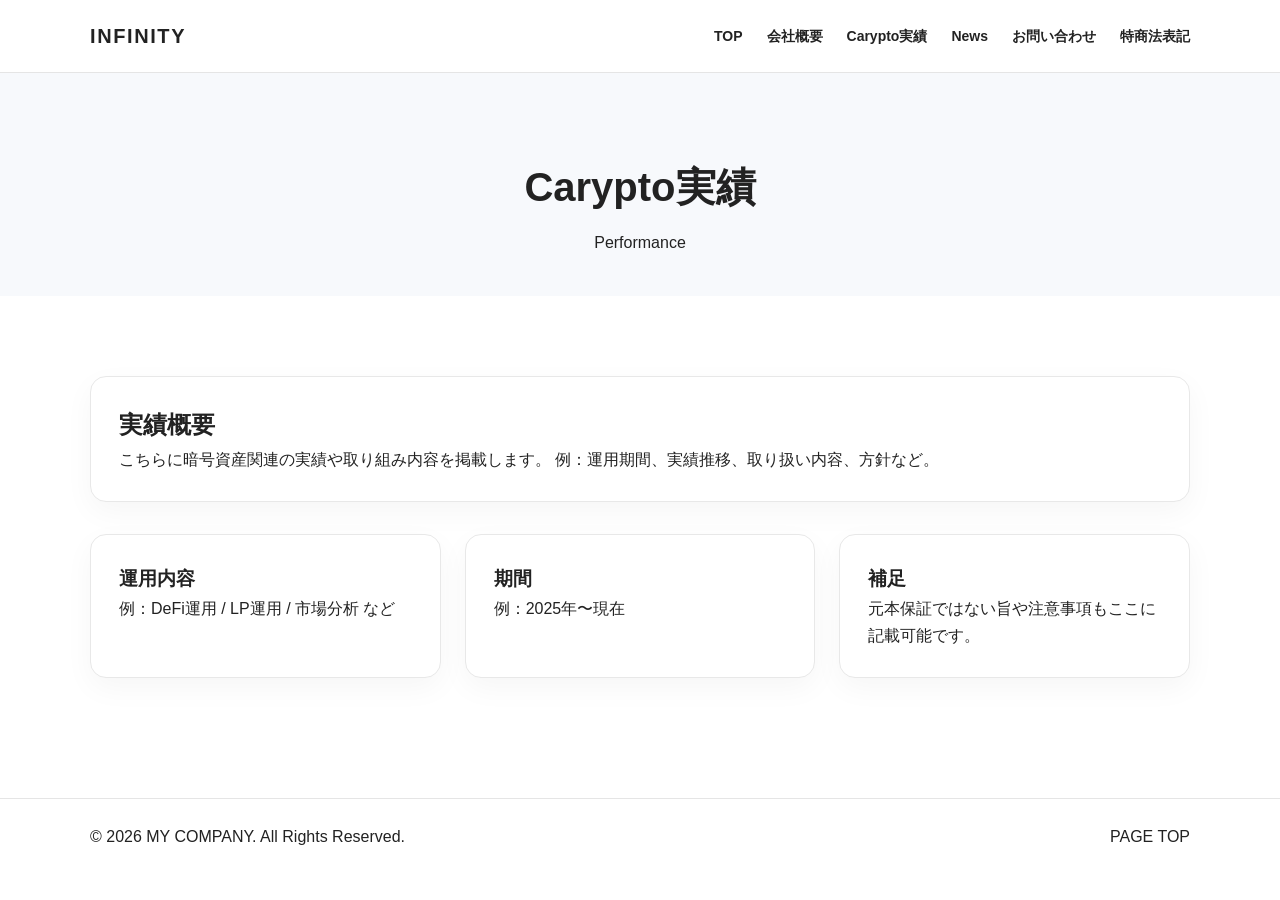
==== carypto.html @ a50c4e2f "update law page design" ====
﻿<!DOCTYPE html>
<html lang="ja">
<head>
  <meta charset="UTF-8">
  <meta name="viewport" content="width=device-width, initial-scale=1.0">
  <title>Carypto実績 | INFINITY</title>
  <link rel="stylesheet" href="css/style.css">
</head>
<body>
  <header class="header">
    <div class="container header-inner">
      <a href="index.html" class="logo">INFINITY</a>
      <button class="menu-toggle" id="menuToggle" aria-label="メニューを開く">☰</button>
      <nav class="nav" id="nav">
        <ul>
          <li><a href="index.html">TOP</a></li>
          <li><a href="company.html">会社概要</a></li>
          <li><a href="carypto.html">Carypto実績</a></li>
          <li><a href="news.html">News</a></li>
          <li><a href="contact.html">お問い合わせ</a></li>
          <li><a href="law.html">特商法表記</a></li>
        </ul>
      </nav>
    </div>
  </header>

  <main class="page-main">
    <section class="page-hero">
      <div class="container">
        <h1>Carypto実績</h1>
        <p>Performance</p>
      </div>
    </section>

    <section class="section">
      <div class="container">
        <div class="card">
          <h2>実績概要</h2>
          <p>
            こちらに暗号資産関連の実績や取り組み内容を掲載します。
            例：運用期間、実績推移、取り扱い内容、方針など。
          </p>
        </div>

        <div class="service-grid">
          <div class="card">
            <h3>運用内容</h3>
            <p>例：DeFi運用 / LP運用 / 市場分析 など</p>
          </div>
          <div class="card">
            <h3>期間</h3>
            <p>例：2025年〜現在</p>
          </div>
          <div class="card">
            <h3>補足</h3>
            <p>元本保証ではない旨や注意事項もここに記載可能です。</p>
          </div>
        </div>
      </div>
    </section>
  </main>

  <footer class="footer">
    <div class="container footer-inner">
      <p>© 2026 MY COMPANY. All Rights Reserved.</p>
      <a href="index.html">PAGE TOP</a>
    </div>
  </footer>

  <script src="js/main.js"></script>
</body>
</html>
---- css/style.css ----
* {
  margin: 0;
  padding: 0;
  box-sizing: border-box;
}

body {
  font-family: Arial, "Hiragino Sans", "Yu Gothic", sans-serif;
  color: #222;
  background: #fff;
  line-height: 1.7;
}

img {
  max-width: 100%;
  display: block;
}

a {
  color: inherit;
  text-decoration: none;
}

.container {
  width: min(1100px, 90%);
  margin: 0 auto;
}

.header {
  position: sticky;
  top: 0;
  z-index: 100;
  background: #fff;
  border-bottom: 1px solid #e5e5e5;
}

.header-inner {
  display: flex;
  align-items: center;
  justify-content: space-between;
  height: 72px;
}

.logo {
  font-weight: bold;
  font-size: 20px;
  letter-spacing: 0.08em;
}

.nav ul {
  display: flex;
  gap: 24px;
  list-style: none;
}

.nav a {
  font-size: 14px;
  font-weight: bold;
}

.menu-toggle {
  display: none;
  border: none;
  background: none;
  font-size: 28px;
  cursor: pointer;
}

.hero {
  padding: 80px 0;
  background: #f7f9fc;
}

.hero-inner {
  display: grid;
  grid-template-columns: 1fr 1fr;
  gap: 40px;
  align-items: center;
}

.hero-sub {
  color: #2f6fed;
  font-weight: bold;
  margin-bottom: 16px;
}

.hero h1 {
  font-size: 48px;
  line-height: 1.3;
  margin-bottom: 20px;
}

.hero-desc {
  margin-bottom: 24px;
  color: #555;
}

.btn {
  display: inline-block;
  background: #2f6fed;
  color: #fff;
  padding: 14px 28px;
  border-radius: 999px;
  font-weight: bold;
}

.section {
  padding: 80px 0;
}

.section-label {
  color: #2f6fed;
  font-weight: bold;
  margin-bottom: 12px;
}

.section-title {
  font-size: 32px;
  margin-bottom: 24px;
}

.center {
  text-align: center;
}

.narrow {
  max-width: 760px;
  margin: 0 auto 32px;
}

.page-main {
  min-height: 70vh;
}

.page-hero {
  padding: 80px 0 40px;
  background: #f7f9fc;
  text-align: center;
}

.page-hero h1 {
  font-size: 40px;
  margin-bottom: 8px;
}

.service-grid,
.top-links {
  display: grid;
  grid-template-columns: repeat(3, 1fr);
  gap: 24px;
  margin-top: 32px;
}

.card {
  background: #fff;
  border: 1px solid #e8e8e8;
  border-radius: 16px;
  padding: 28px;
  box-shadow: 0 10px 30px rgba(0,0,0,0.04);
}

.link-card {
  transition: 0.2s ease;
}

.link-card:hover {
  transform: translateY(-4px);
}

.info-table {
  width: 100%;
  border-collapse: collapse;
  background: #fff;
}

.info-table th,
.info-table td {
  border: 1px solid #ddd;
  padding: 16px;
  text-align: left;
  vertical-align: top;
}

.info-table th {
  width: 220px;
  background: #f8f8f8;
}

.news-list {
  display: grid;
  gap: 24px;
}

.news-item {
  padding: 24px;
  border: 1px solid #e5e5e5;
  border-radius: 16px;
}

.news-date {
  color: #2f6fed;
  font-weight: bold;
  margin-bottom: 8px;
}

.contact-box {
  text-align: center;
  max-width: 760px;
  margin: 0 auto;
}

.contact-text {
  margin-bottom: 24px;
}

.footer {
  border-top: 1px solid #e5e5e5;
  padding: 24px 0;
  margin-top: 40px;
}

.footer-inner {
  display: flex;
  justify-content: space-between;
  gap: 16px;
  flex-wrap: wrap;
}

@media (max-width: 900px) {
  .hero-inner,
  .service-grid,
  .top-links {
    grid-template-columns: 1fr;
  }

  .hero h1 {
    font-size: 36px;
  }
}

@media (max-width: 768px) {
  .menu-toggle {
    display: block;
  }

  .nav {
    display: none;
    position: absolute;
    top: 72px;
    right: 5%;
    width: 260px;
    background: #fff;
    border: 1px solid #ddd;
    border-radius: 12px;
    padding: 16px;
  }

  .nav.active {
    display: block;
  }

  .nav ul {
    flex-direction: column;
    gap: 16px;
  }

  .info-table th,
  .info-table td {
    display: block;
    width: 100%;
  }
}

/* =========================
   Company Page
========================= */

.company-page {
  background: #efefef;
  color: #333;
}

.company-main {
  padding: 20px 0 80px;
}

.company-container {
  max-width: 980px;
  margin: 0 auto;
  padding: 0 24px;
}

.company-section {
  margin-bottom: 80px;
}

.company-section-line {
  border-top: 2px solid #4a4a4a;
  margin-bottom: 28px;
}

.company-en-title {
  font-family: "Times New Roman", Times, serif;
  font-size: 110px;
  font-weight: 400;
  line-height: 1;
  letter-spacing: 0.01em;
  margin-bottom: 90px;
  color: #2f2f2f;
}

.company-message-block {
  padding: 0;
}

.company-message-title {
  font-size: 62px;
  font-weight: 400;
  line-height: 1.9;
  letter-spacing: 0.02em;
  margin-bottom: 110px;
  color: #2f2f2f;
}

.company-message-text {
  max-width: 980px;
}

.company-message-text p {
  font-size: 28px;
  line-height: 2;
  margin-bottom: 12px;
  color: #3a3a3a;
}

.company-profile-section .company-en-title {
  margin-bottom: 60px;
}

.company-profile-table {
  border-top: 2px solid #8a8a8a;
}

.company-row {
  display: grid;
  grid-template-columns: 260px 1fr;
  gap: 24px;
  padding: 54px 0;
  border-bottom: 2px solid #8a8a8a;
}

.company-label {
  font-size: 30px;
  line-height: 1.8;
  color: #3a3a3a;
  padding-left: 70px;
}

.company-value {
  font-size: 30px;
  line-height: 1.9;
  color: #3a3a3a;
  padding-right: 20px;
  word-break: break

.message-image {
  margin-top: 40px;
}

.message-image img {
  width: 100%;
  max-width: 600px;
  display: block;
}


/* =========================
   Contact Page
========================= */

.contact-page {
  background: #f3f3f3;
}

.contact-container {
  max-width: 900px;
  margin: 0 auto;
  padding: 20px;
}

.contact-lead {
  font-size: 22px;
  line-height: 1.9;
  margin-bottom: 40px;
}

.contact-form {
  display: flex;
  flex-direction: column;
  gap: 26px;
}

.form-group label {
  font-size: 20px;
  display: block;
  margin-bottom: 10px;
}

.required {
  background: #8f2b2b;
  color: #fff;
  padding: 4px 10px;
  font-size: 14px;
  margin-right: 8px;
  border-radius: 6px;
}

input,
textarea {
  width: 100%;
  padding: 16px;
  font-size: 18px;
  border: none;
  border-radius: 10px;
  background: #eaeaea;
}

textarea {
  resize: vertical;
}

.half {
  width: 40%;
}

.privacy-text {
  font-size: 16px;
  margin: 10px 0;
}

.checkbox {
  display: flex;
  align-items: center;
  gap: 10px;
  font-size: 18px;
}

.form-submit {
  margin-top: 40px;
}

.form-submit button {
  width: 100%;
  padding: 20px;
  font-size: 22px;
  background: #8f2b2b;
  color: white;
  border: none;
  cursor: pointer;
}

@media (max-width: 768px) {
  .contact-lead {
    font-size: 18px;
  }

  .form-group label {
    font-size: 18px;
  }

  input,
  textarea {
    font-size: 16px;
  }
}

.privacy-section {
  margin-top: 60px;
}

.privacy-section h2 {
  font-size: 28px;
  margin-bottom: 20px;
}

/* =========================
   Law Page
========================= */

.law-page {
  background: #f3f3f3;
  color: #333;
  font-family: Arial, "Hiragino Sans", "Yu Gothic", sans-serif;
}

.law-header {
  position: relative;
  background: #f3f3f3;
}

.law-header-inner {
  max-width: 980px;
  margin: 0 auto;
  padding: 10px 24px 0;
  display: flex;
  justify-content: flex-end;
  align-items: center;
}

.law-menu-toggle {
  border: none;
  background: transparent;
  width: 48px;
  height: 48px;
  padding: 0;
  cursor: pointer;
  display: flex;
  flex-direction: column;
  justify-content: center;
  gap: 7px;
}

.law-menu-toggle span {
  display: block;
  width: 100%;
  height: 4px;
  background: #8d8d8d;
}

.law-nav {
  display: none;
  position: absolute;
  top: 70px;
  right: 24px;
  width: 280px;
  background: #fff;
  border: 1px solid #d8d8d8;
  padding: 16px;
  z-index: 100;
}

.law-nav.active {
  display: block;
}

.law-nav ul {
  list-style: none;
  display: flex;
  flex-direction: column;
  gap: 14px;
}

.law-nav a {
  color: #333;
  text-decoration: none;
  font-size: 15px;
}

.law-main {
  padding: 10px 0 80px;
}

.law-container {
  max-width: 980px;
  margin: 0 auto;
  padding: 0 24px;
}

.law-title {
  font-size: 40px;
  font-weight: 700;
  line-height: 1.4;
  margin: 24px 0 56px;
  color: #333;
}

.law-block {
  margin-bottom: 44px;
}

.law-label {
  background: #efefef;
  border-top: 1px solid #cfcfcf;
  border-bottom: 1px solid #cfcfcf;
  text-align: center;
  font-size: 28px;
  color: #444;
  padding: 42px 20px;
  margin-bottom: 28px;
}

.law-value {
  font-size: 28px;
  line-height: 1.9;
  color: #333;
  padding: 0 38px;
  word-break: break-word;
}

.law-value p {
  margin-bottom: 14px;
}

.law-value p:last-child {
  margin-bottom: 0;
}

.law-contact-link {
  color: #333;
  text-decoration: underline;
  text-underline-offset: 6px;
}

@media (max-width: 768px) {
  .law-header-inner {
    padding: 10px 16px 0;
  }

  .law-container {
    padding: 0 16px;
  }

  .law-title {
    font-size: 30px;
    margin: 20px 0 36px;
  }

  .law-label {
    font-size: 22px;
    padding: 30px 16px;
    margin-bottom: 20px;
  }

  .law-value {
    font-size: 22px;
    line-height: 1.85;
    padding: 0 16px;
  }

  .law-block {
    margin-bottom: 34px;
  }

  .law-nav {
    right: 16px;
    width: calc(100% - 32px);
  }
}
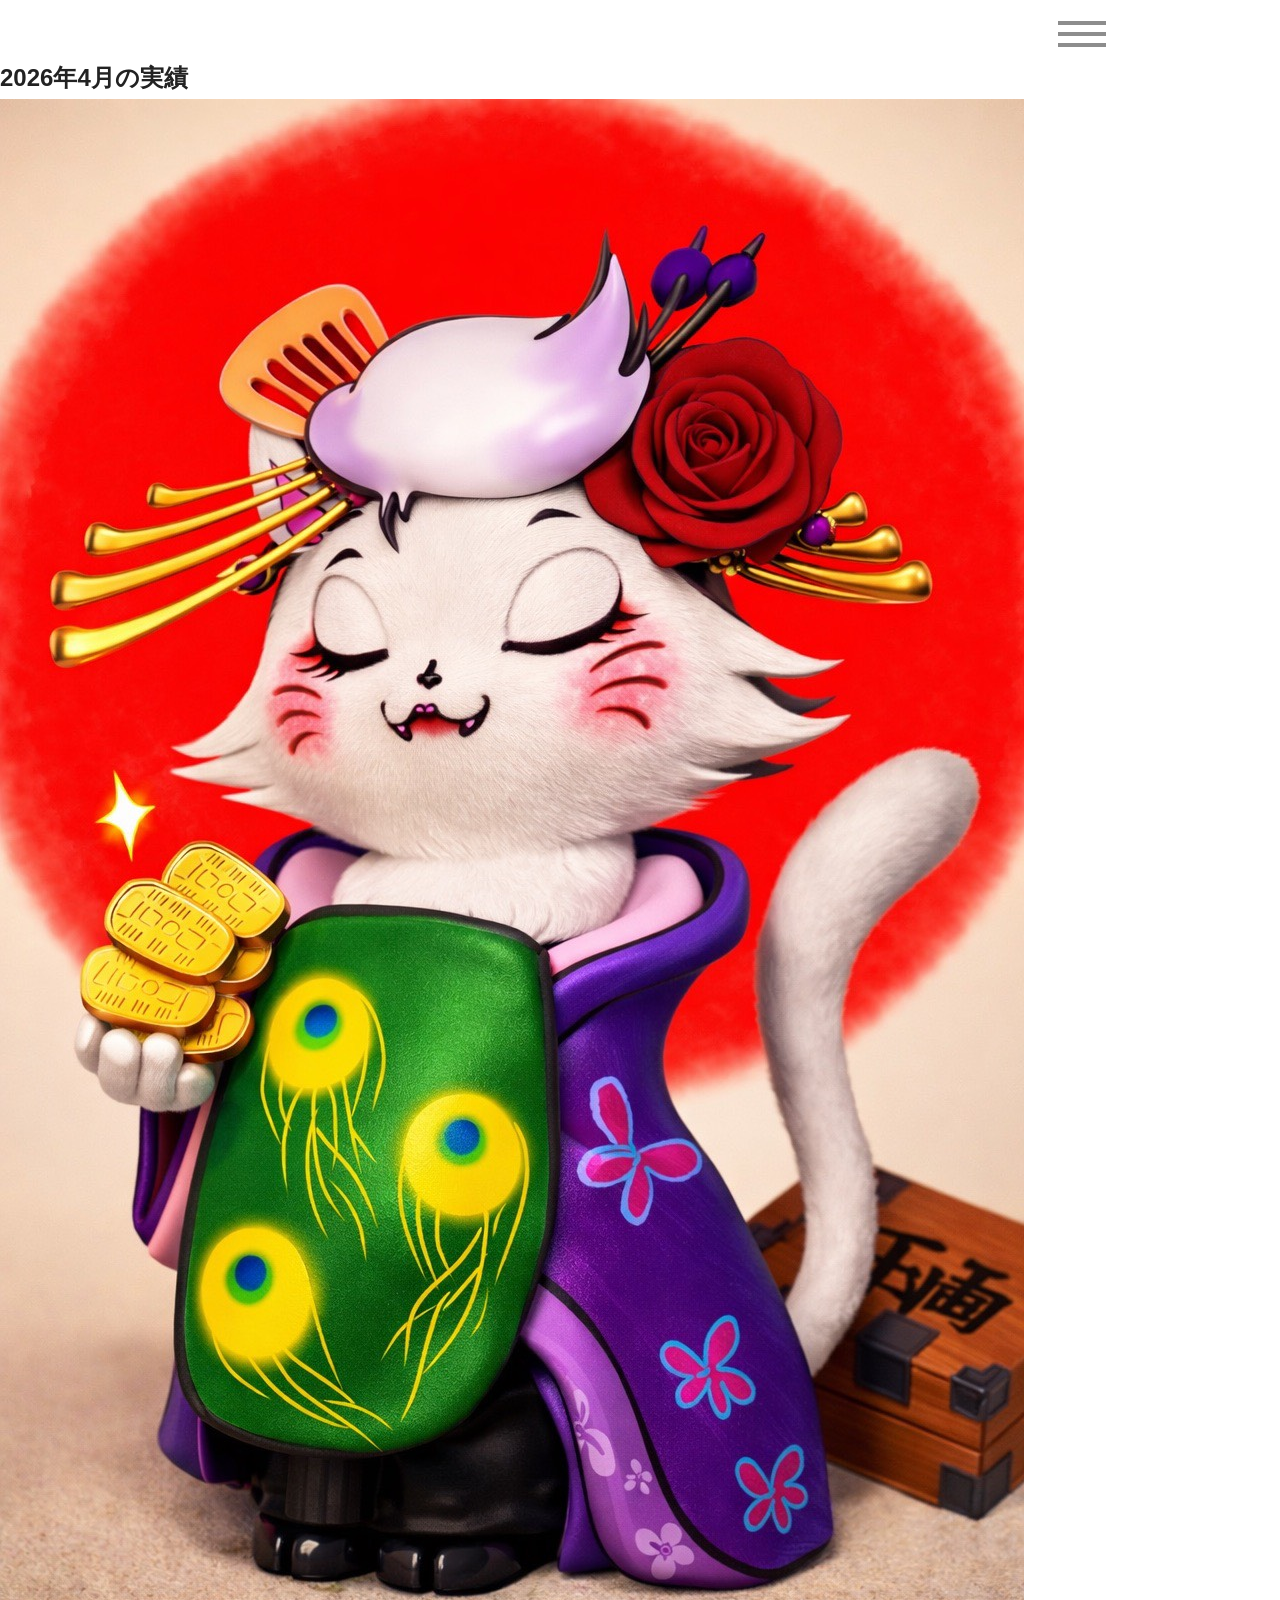
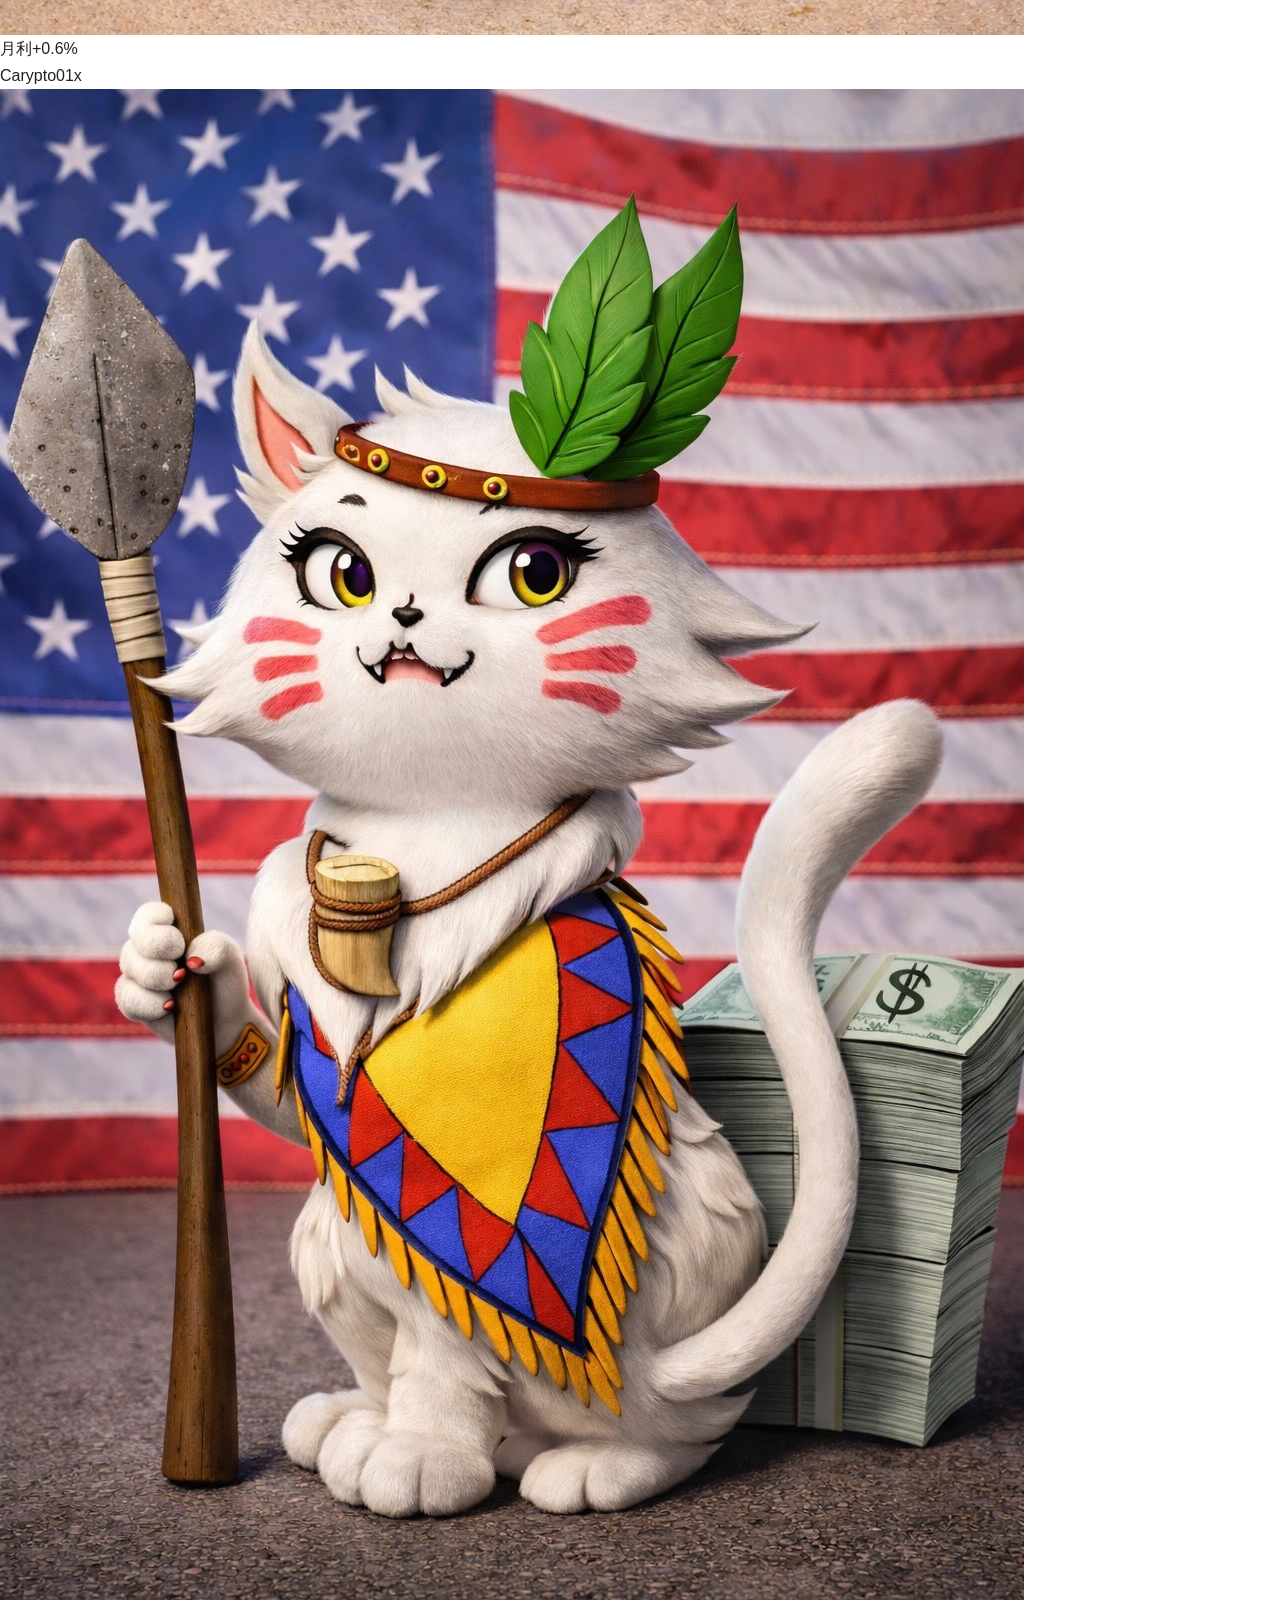
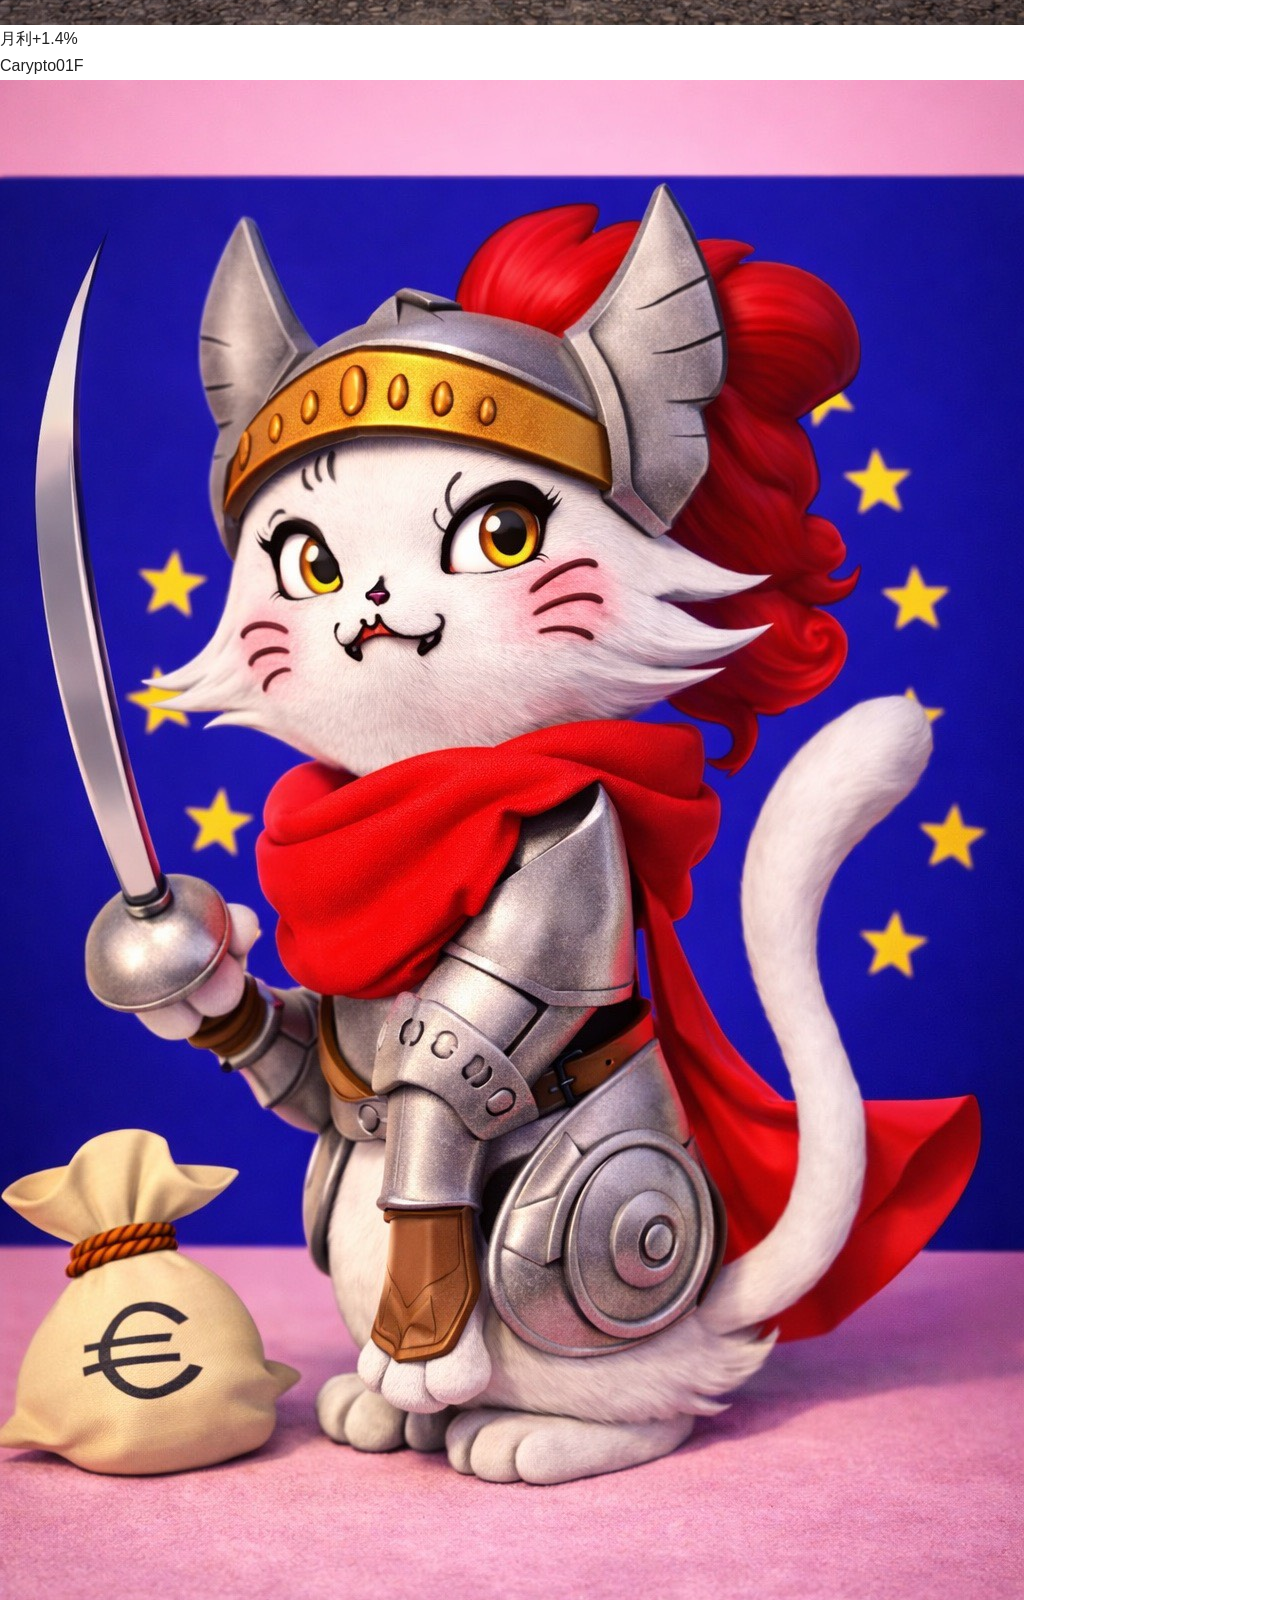
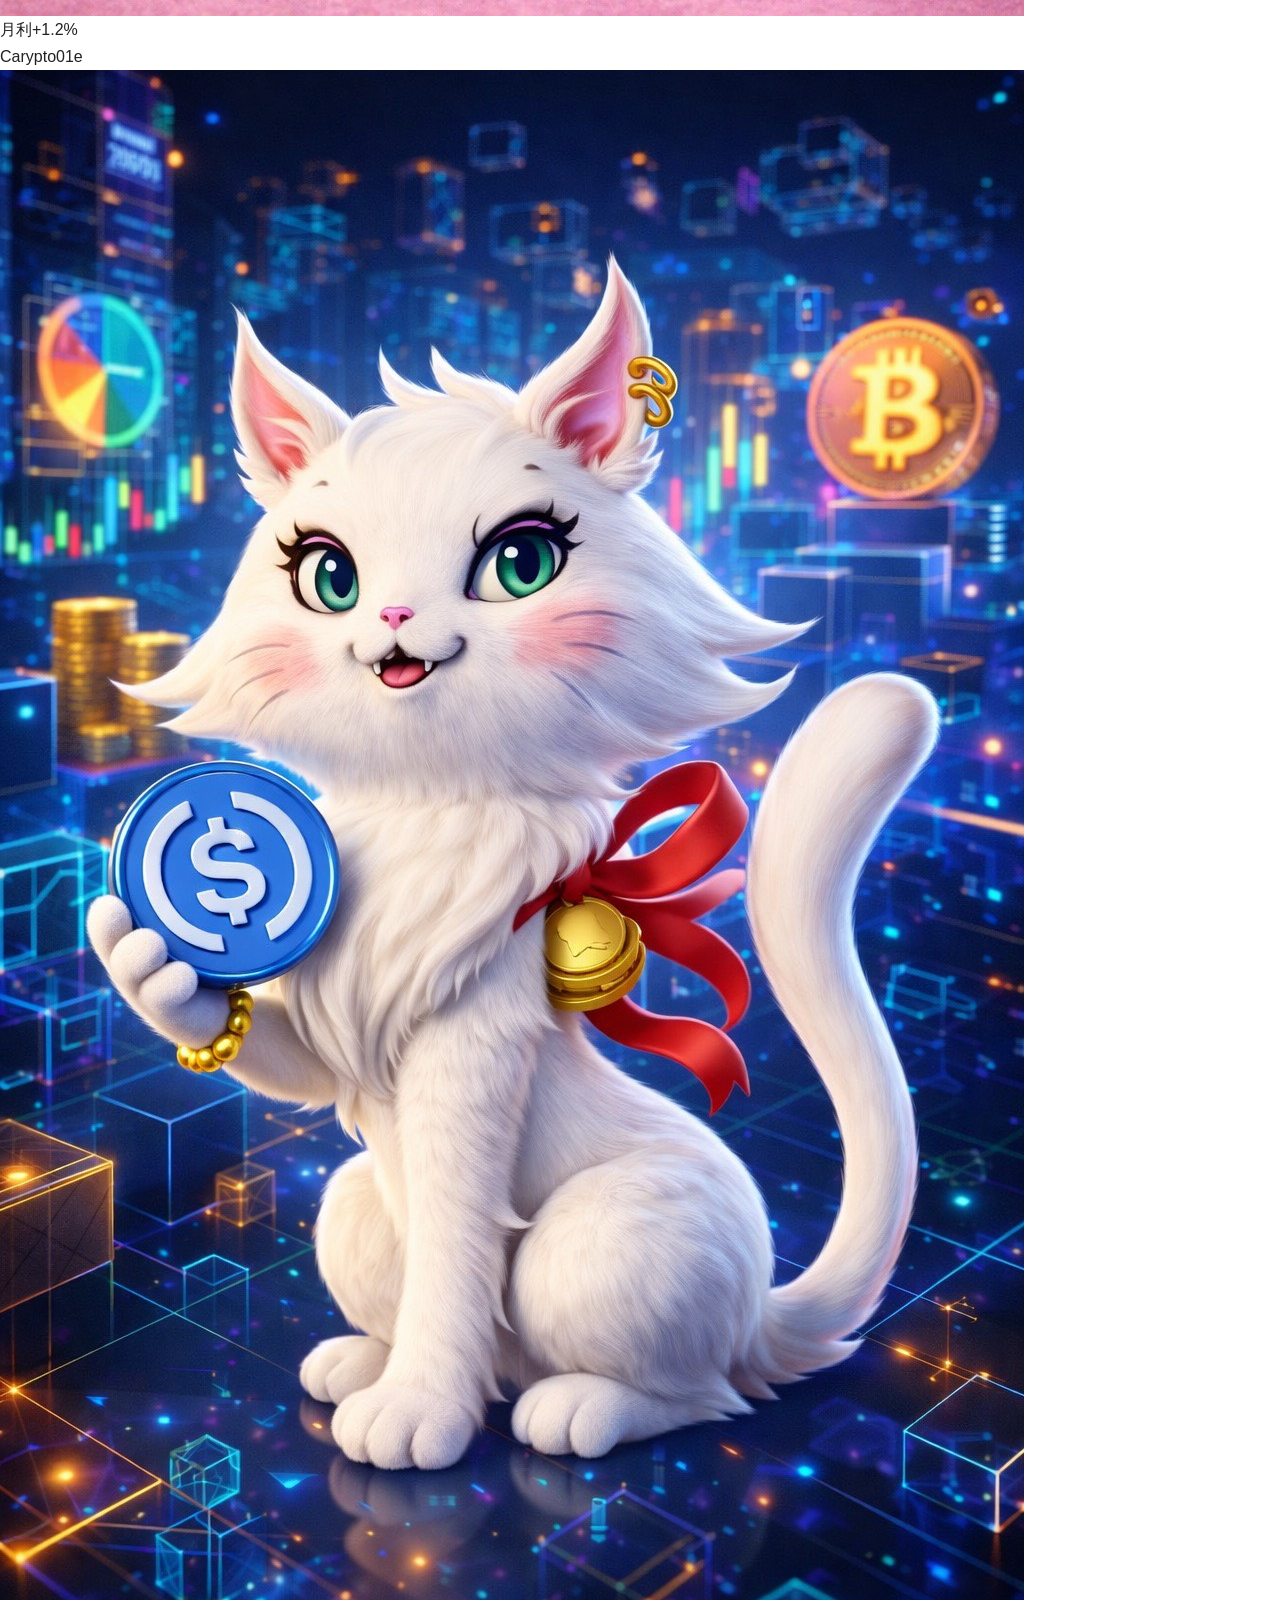
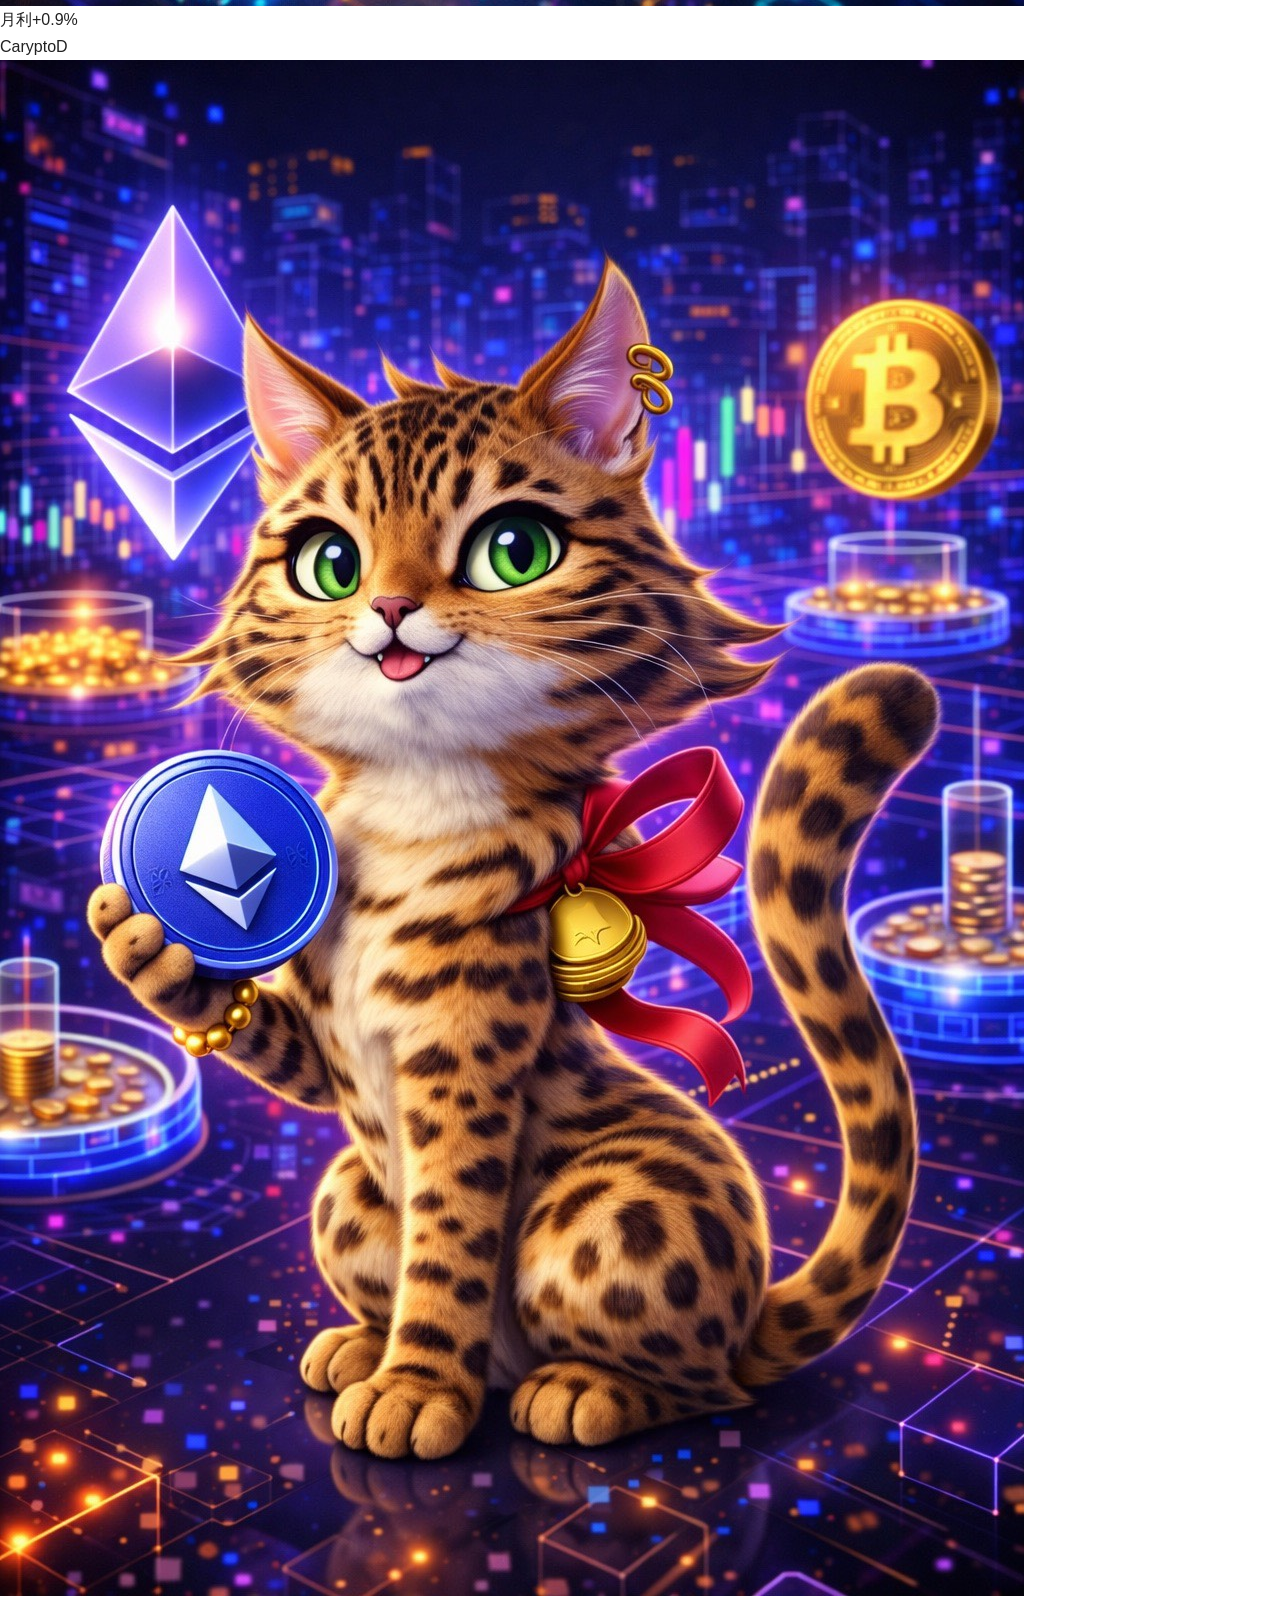
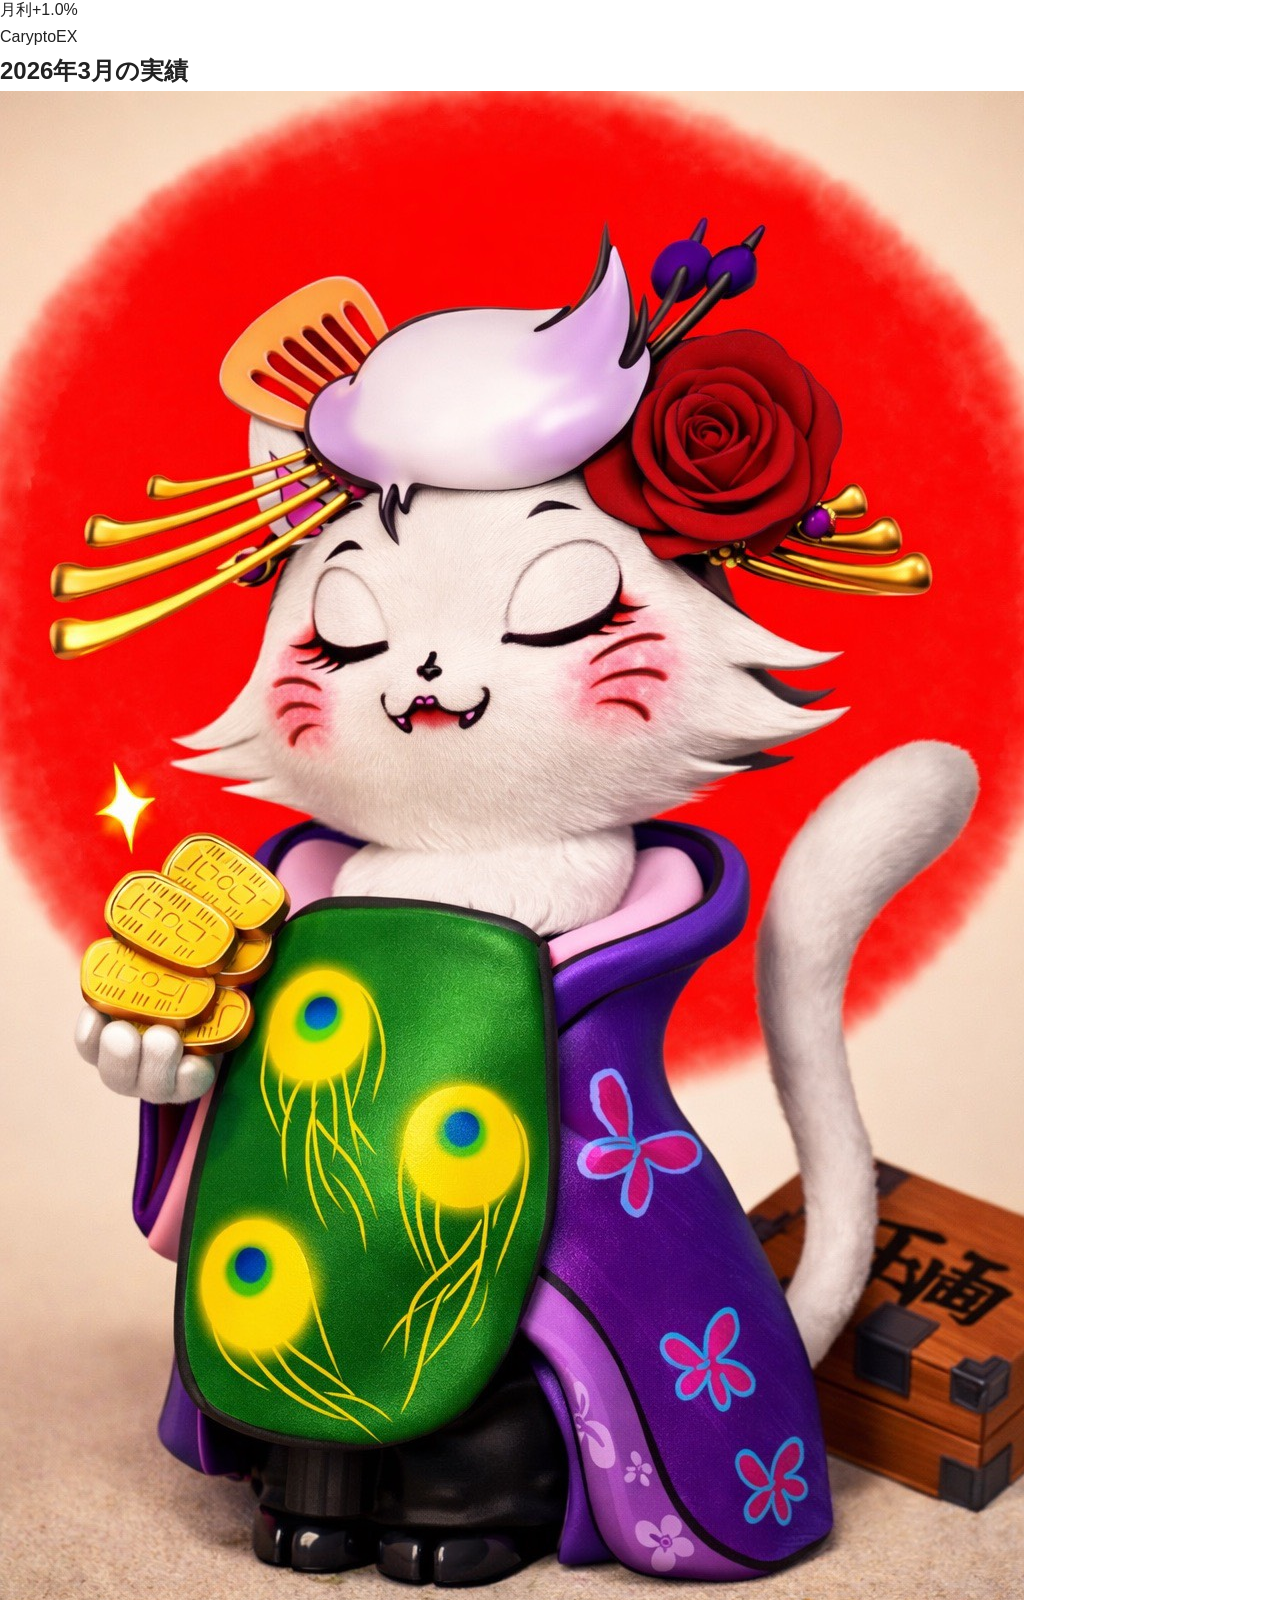
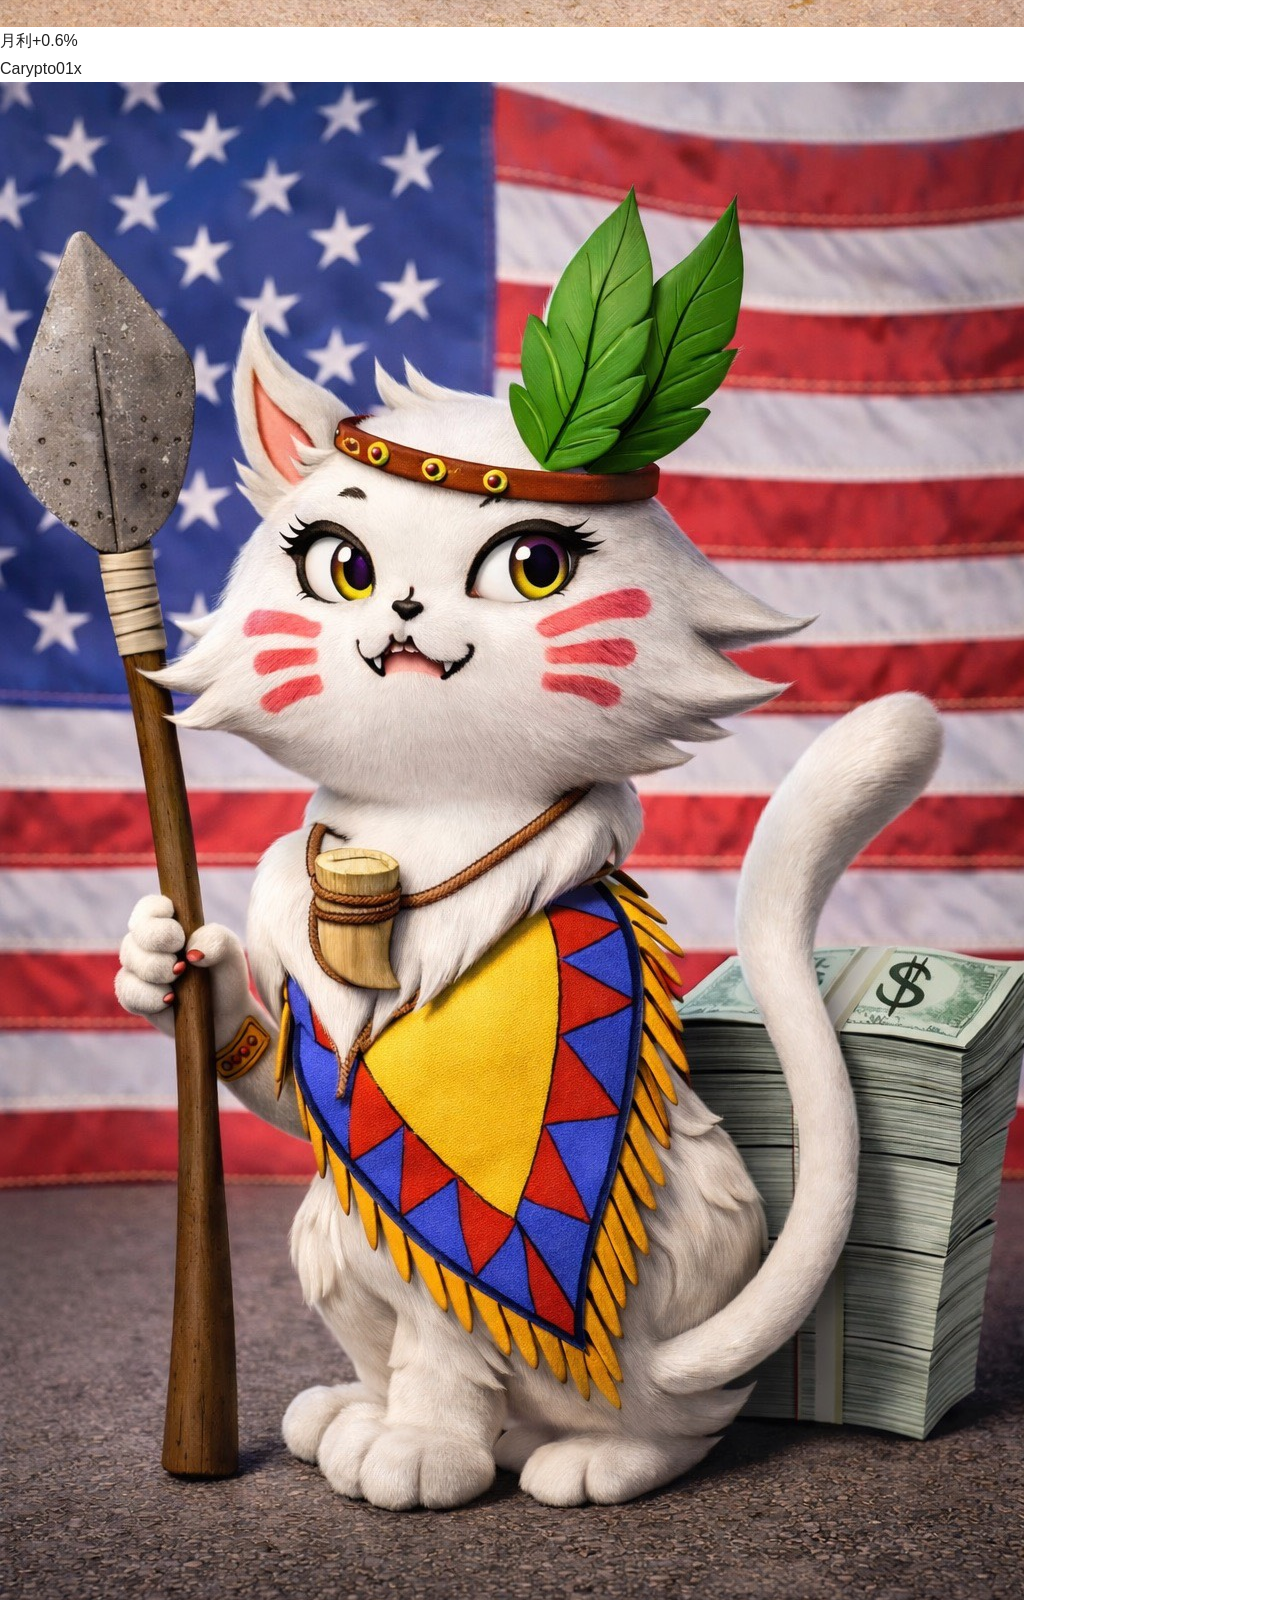
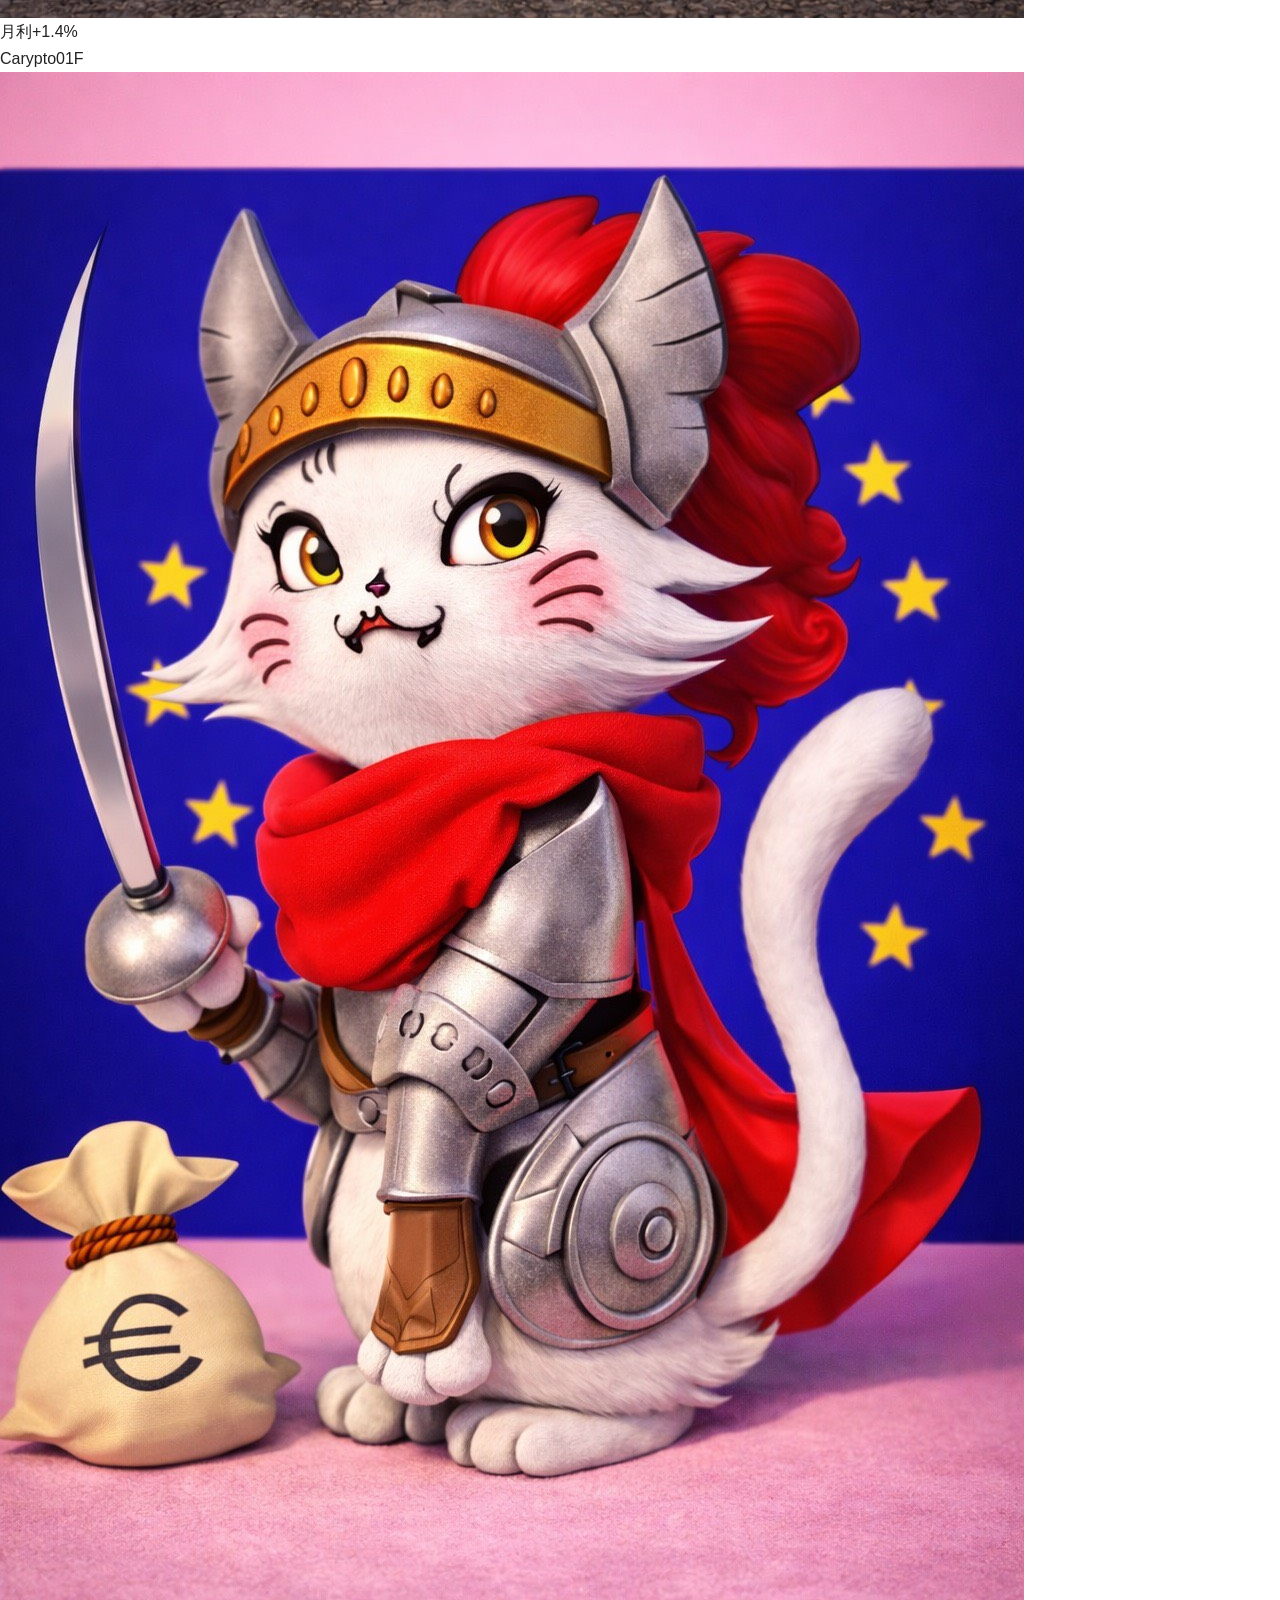
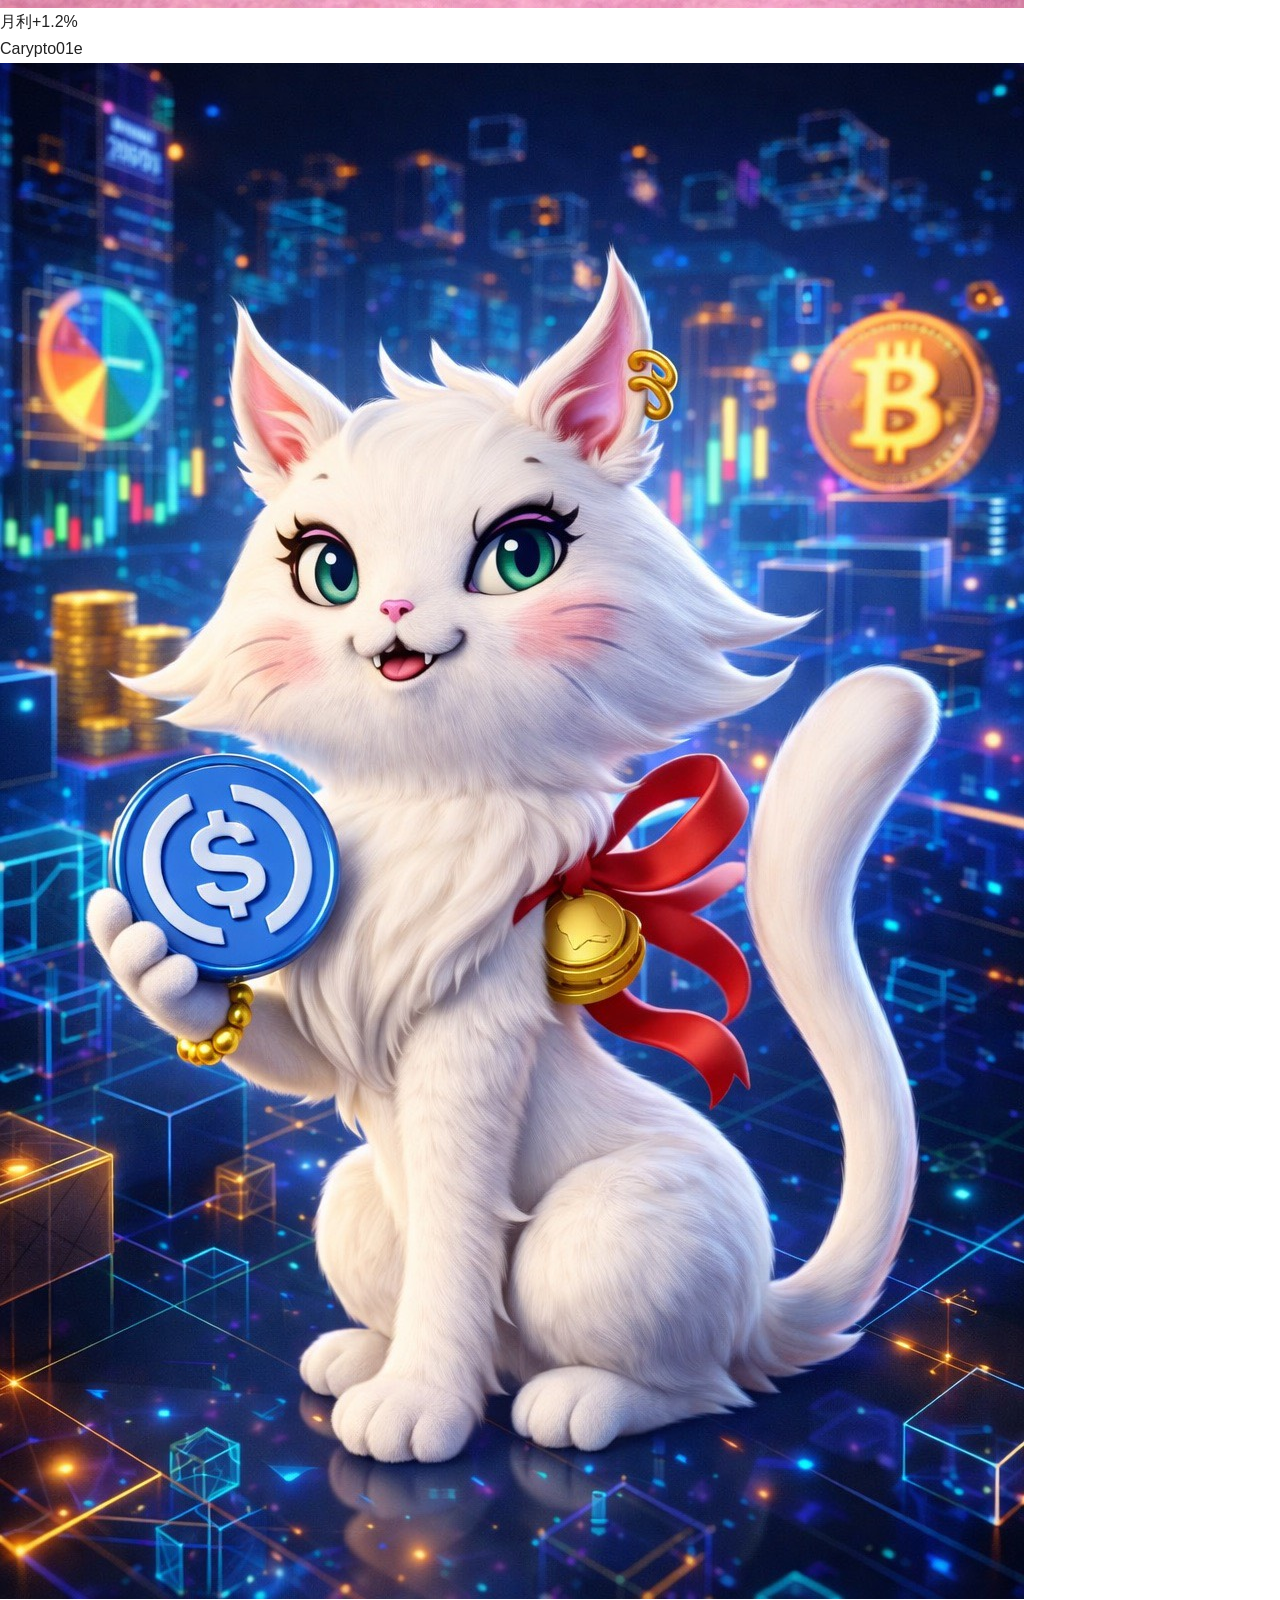
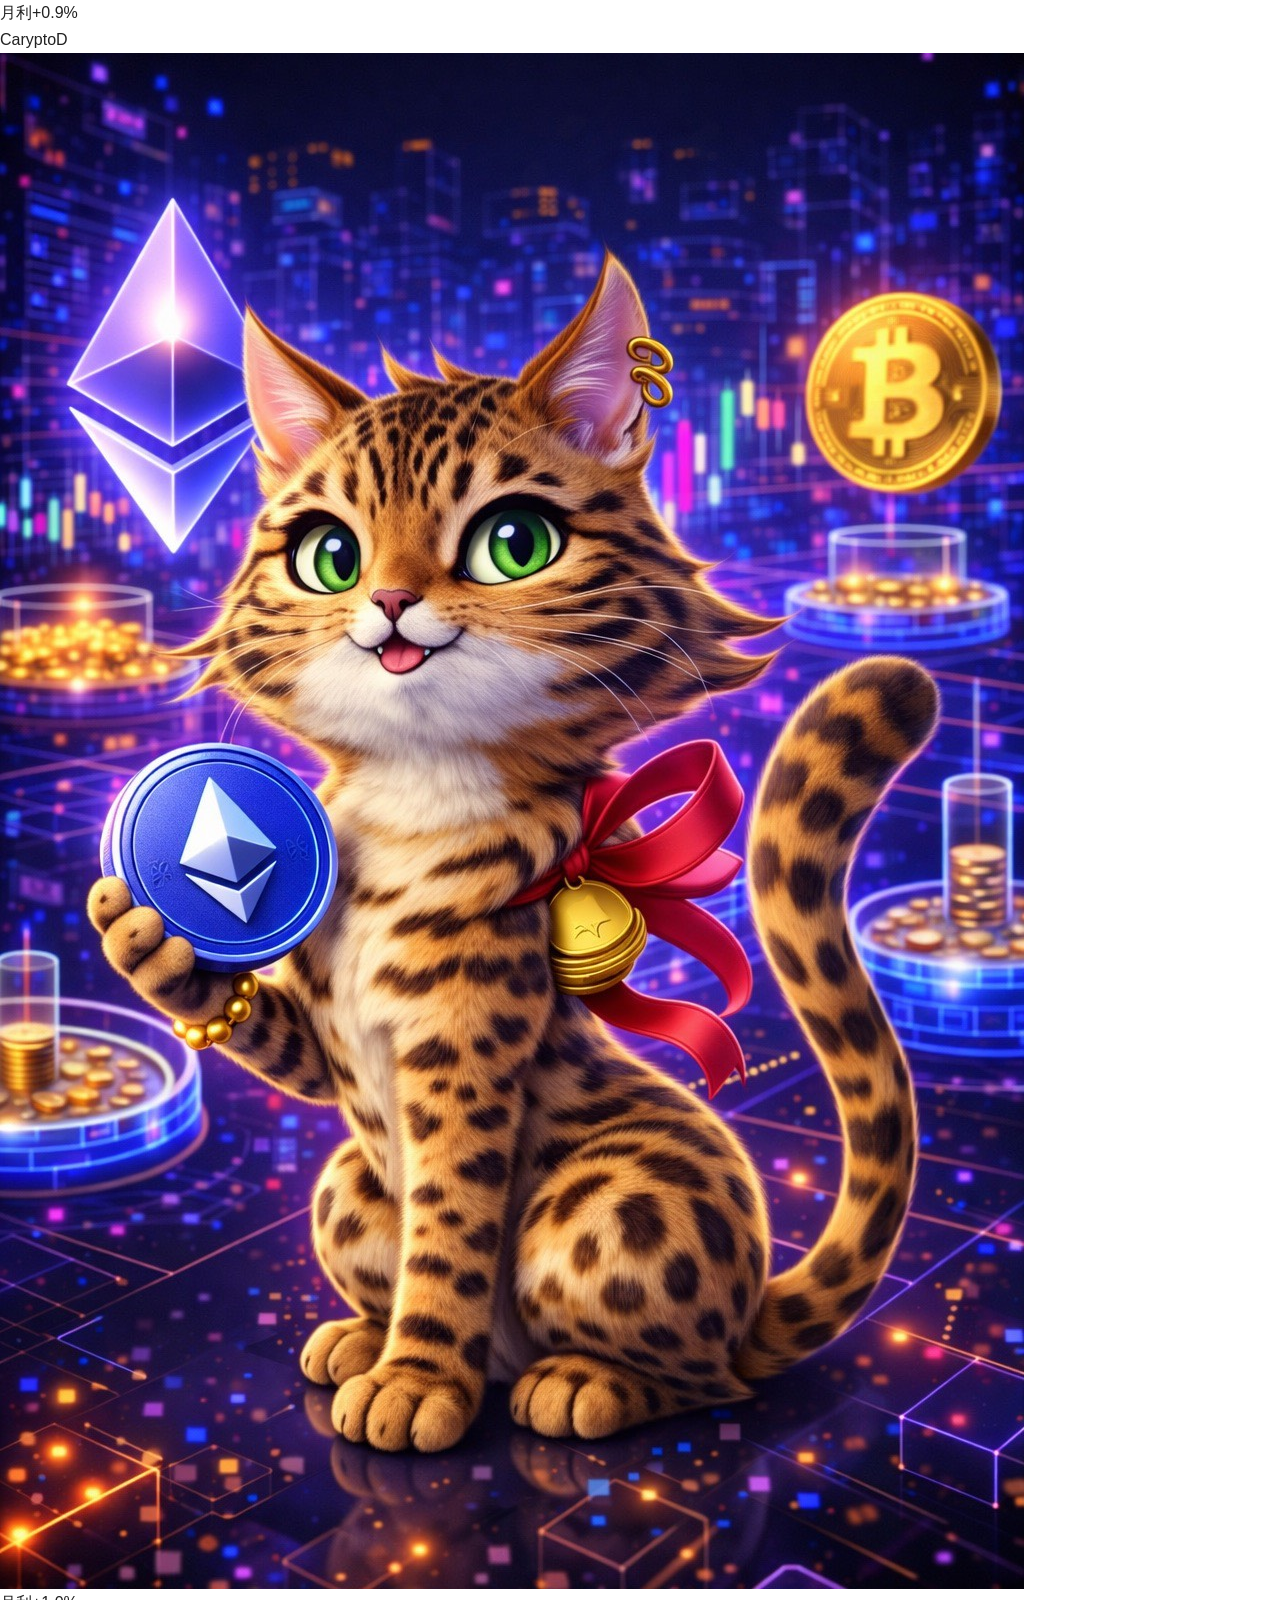
==== commit d69c0bd9: "update page" ====
--- a/carypto.html
+++ b/carypto.html
@@ -3,19 +3,24 @@
 <head>
   <meta charset="UTF-8">
   <meta name="viewport" content="width=device-width, initial-scale=1.0">
-  <title>Carypto実績 | INFINITY</title>
+  <title>運用実績 | INFINITY</title>
   <link rel="stylesheet" href="css/style.css">
 </head>
-<body>
-  <header class="header">
-    <div class="container header-inner">
-      <a href="index.html" class="logo">INFINITY</a>
-      <button class="menu-toggle" id="menuToggle" aria-label="メニューを開く">☰</button>
-      <nav class="nav" id="nav">
+<body class="carypto-page">
+
+  <header class="law-header">
+    <div class="law-header-inner">
+      <button class="law-menu-toggle" id="menuToggle" aria-label="メニューを開く">
+        <span></span>
+        <span></span>
+        <span></span>
+      </button>
+
+      <nav class="law-nav" id="nav">
         <ul>
           <li><a href="index.html">TOP</a></li>
           <li><a href="company.html">会社概要</a></li>
-          <li><a href="carypto.html">Carypto実績</a></li>
+          <li><a href="carypto.html">運用実績</a></li>
           <li><a href="news.html">News</a></li>
           <li><a href="contact.html">お問い合わせ</a></li>
           <li><a href="law.html">特商法表記</a></li>
@@ -24,48 +29,84 @@
     </div>
   </header>
 
-  <main class="page-main">
-    <section class="page-hero">
-      <div class="container">
-        <h1>Carypto実績</h1>
-        <p>Performance</p>
-      </div>
-    </section>
+  <main class="carypto-main">
+    <div class="carypto-container">
 
-    <section class="section">
-      <div class="container">
-        <div class="card">
-          <h2>実績概要</h2>
-          <p>
-            こちらに暗号資産関連の実績や取り組み内容を掲載します。
-            例：運用期間、実績推移、取り扱い内容、方針など。
-          </p>
+      <section class="carypto-month">
+        <h2 class="carypto-month-title">2026年4月の実績</h2>
+
+        <div class="carypto-slider">
+          <article class="carypto-card">
+            <img src="images/carypto-item-1.jpg" alt="WBTC WETH">
+            <p class="carypto-rate">月利+0.6%</p>
+            <p class="carypto-type">Carypto01x</p>
+          </article>
+
+          <article class="carypto-card">
+            <img src="images/carypto-item-2.jpg" alt="WETH USDC">
+            <p class="carypto-rate">月利+1.4%</p>
+            <p class="carypto-type">Carypto01F</p>
+          </article>
+
+          <article class="carypto-card">
+            <img src="images/carypto-item-3.jpg" alt="WBTC WETH">
+            <p class="carypto-rate">月利+1.2%</p>
+            <p class="carypto-type">Carypto01e</p>
+          </article>
+
+          <article class="carypto-card">
+            <img src="images/carypto-item-4.jpg" alt="WETH USDC">
+            <p class="carypto-rate">月利+0.9%</p>
+            <p class="carypto-type">CaryptoD</p>
+          </article>
+
+          <article class="carypto-card">
+            <img src="images/carypto-item-5.jpg" alt="WBTC WETH">
+            <p class="carypto-rate">月利+1.0%</p>
+            <p class="carypto-type">CaryptoEX</p>
+          </article>
         </div>
+      </section>
 
-        <div class="service-grid">
-          <div class="card">
-            <h3>運用内容</h3>
-            <p>例：DeFi運用 / LP運用 / 市場分析 など</p>
-          </div>
-          <div class="card">
-            <h3>期間</h3>
-            <p>例：2025年〜現在</p>
-          </div>
-          <div class="card">
-            <h3>補足</h3>
-            <p>元本保証ではない旨や注意事項もここに記載可能です。</p>
-          </div>
+      <section class="carypto-month">
+        <h2 class="carypto-month-title">2026年3月の実績</h2>
+
+        <div class="carypto-slider">
+          <article class="carypto-card">
+            <img src="images/carypto-item-1.jpg" alt="WBTC WETH">
+            <p class="carypto-rate">月利+0.6%</p>
+            <p class="carypto-type">Carypto01x</p>
+          </article>
+
+          <article class="carypto-card">
+            <img src="images/carypto-item-2.jpg" alt="WETH USDC">
+            <p class="carypto-rate">月利+1.4%</p>
+            <p class="carypto-type">Carypto01F</p>
+          </article>
+
+          <article class="carypto-card">
+            <img src="images/carypto-item-3.jpg" alt="WBTC WETH">
+            <p class="carypto-rate">月利+1.2%</p>
+            <p class="carypto-type">Carypto01e</p>
+          </article>
+
+          <article class="carypto-card">
+            <img src="images/carypto-item-4.jpg" alt="WETH USDC">
+            <p class="carypto-rate">月利+0.9%</p>
+            <p class="carypto-type">CaryptoD</p>
+          </article>
+
+          <article class="carypto-card">
+            <img src="images/carypto-item-5.jpg" alt="WBTC WETH">
+            <p class="carypto-rate">月利+1.0%</p>
+            <p class="carypto-type">CaryptoEX</p>
+          </article>
         </div>
-      </div>
-    </section>
+      </section>
+
+
+    </div>
   </main>
-
-  <footer class="footer">
-    <div class="container footer-inner">
-      <p>© 2026 MY COMPANY. All Rights Reserved.</p>
-      <a href="index.html">PAGE TOP</a>
-    </div>
-  </footer>
 
   <script src="js/main.js"></script>
 </body>
--- a/css/style.css
+++ b/css/style.css
@@ -21,10 +21,20 @@
   text-decoration: none;
 }
 
+button,
+input,
+textarea {
+  font: inherit;
+}
+
 .container {
   width: min(1100px, 90%);
   margin: 0 auto;
 }
+
+/* =========================
+   Common Header / Nav
+========================= */
 
 .header {
   position: sticky;
@@ -65,6 +75,10 @@
   font-size: 28px;
   cursor: pointer;
 }
+
+/* =========================
+   Default Pages
+========================= */
 
 .hero {
   padding: 80px 0;
@@ -102,6 +116,8 @@
   padding: 14px 28px;
   border-radius: 999px;
   font-weight: bold;
+  border: none;
+  cursor: pointer;
 }
 
 .section {
@@ -156,7 +172,7 @@
   border: 1px solid #e8e8e8;
   border-radius: 16px;
   padding: 28px;
-  box-shadow: 0 10px 30px rgba(0,0,0,0.04);
+  box-shadow: 0 10px 30px rgba(0, 0, 0, 0.04);
 }
 
 .link-card {
@@ -195,6 +211,7 @@
   padding: 24px;
   border: 1px solid #e5e5e5;
   border-radius: 16px;
+  background: #fff;
 }
 
 .news-date {
@@ -217,6 +234,7 @@
   border-top: 1px solid #e5e5e5;
   padding: 24px 0;
   margin-top: 40px;
+  background: #fff;
 }
 
 .footer-inner {
@@ -226,276 +244,20 @@
   flex-wrap: wrap;
 }
 
-@media (max-width: 900px) {
-  .hero-inner,
-  .service-grid,
-  .top-links {
-    grid-template-columns: 1fr;
-  }
-
-  .hero h1 {
-    font-size: 36px;
-  }
-}
-
-@media (max-width: 768px) {
-  .menu-toggle {
-    display: block;
-  }
-
-  .nav {
-    display: none;
-    position: absolute;
-    top: 72px;
-    right: 5%;
-    width: 260px;
-    background: #fff;
-    border: 1px solid #ddd;
-    border-radius: 12px;
-    padding: 16px;
-  }
-
-  .nav.active {
-    display: block;
-  }
-
-  .nav ul {
-    flex-direction: column;
-    gap: 16px;
-  }
-
-  .info-table th,
-  .info-table td {
-    display: block;
-    width: 100%;
-  }
-}
-
 /* =========================
-   Company Page
+   Law / Gray Theme Shared Header
 ========================= */
 
+.law-page,
+.contact-page,
 .company-page {
   background: #efefef;
   color: #333;
 }
 
-.company-main {
-  padding: 20px 0 80px;
-}
-
-.company-container {
-  max-width: 980px;
-  margin: 0 auto;
-  padding: 0 24px;
-}
-
-.company-section {
-  margin-bottom: 80px;
-}
-
-.company-section-line {
-  border-top: 2px solid #4a4a4a;
-  margin-bottom: 28px;
-}
-
-.company-en-title {
-  font-family: "Times New Roman", Times, serif;
-  font-size: 110px;
-  font-weight: 400;
-  line-height: 1;
-  letter-spacing: 0.01em;
-  margin-bottom: 90px;
-  color: #2f2f2f;
-}
-
-.company-message-block {
-  padding: 0;
-}
-
-.company-message-title {
-  font-size: 62px;
-  font-weight: 400;
-  line-height: 1.9;
-  letter-spacing: 0.02em;
-  margin-bottom: 110px;
-  color: #2f2f2f;
-}
-
-.company-message-text {
-  max-width: 980px;
-}
-
-.company-message-text p {
-  font-size: 28px;
-  line-height: 2;
-  margin-bottom: 12px;
-  color: #3a3a3a;
-}
-
-.company-profile-section .company-en-title {
-  margin-bottom: 60px;
-}
-
-.company-profile-table {
-  border-top: 2px solid #8a8a8a;
-}
-
-.company-row {
-  display: grid;
-  grid-template-columns: 260px 1fr;
-  gap: 24px;
-  padding: 54px 0;
-  border-bottom: 2px solid #8a8a8a;
-}
-
-.company-label {
-  font-size: 30px;
-  line-height: 1.8;
-  color: #3a3a3a;
-  padding-left: 70px;
-}
-
-.company-value {
-  font-size: 30px;
-  line-height: 1.9;
-  color: #3a3a3a;
-  padding-right: 20px;
-  word-break: break
-
-.message-image {
-  margin-top: 40px;
-}
-
-.message-image img {
-  width: 100%;
-  max-width: 600px;
-  display: block;
-}
-
-
-/* =========================
-   Contact Page
-========================= */
-
-.contact-page {
-  background: #f3f3f3;
-}
-
-.contact-container {
-  max-width: 900px;
-  margin: 0 auto;
-  padding: 20px;
-}
-
-.contact-lead {
-  font-size: 22px;
-  line-height: 1.9;
-  margin-bottom: 40px;
-}
-
-.contact-form {
-  display: flex;
-  flex-direction: column;
-  gap: 26px;
-}
-
-.form-group label {
-  font-size: 20px;
-  display: block;
-  margin-bottom: 10px;
-}
-
-.required {
-  background: #8f2b2b;
-  color: #fff;
-  padding: 4px 10px;
-  font-size: 14px;
-  margin-right: 8px;
-  border-radius: 6px;
-}
-
-input,
-textarea {
-  width: 100%;
-  padding: 16px;
-  font-size: 18px;
-  border: none;
-  border-radius: 10px;
-  background: #eaeaea;
-}
-
-textarea {
-  resize: vertical;
-}
-
-.half {
-  width: 40%;
-}
-
-.privacy-text {
-  font-size: 16px;
-  margin: 10px 0;
-}
-
-.checkbox {
-  display: flex;
-  align-items: center;
-  gap: 10px;
-  font-size: 18px;
-}
-
-.form-submit {
-  margin-top: 40px;
-}
-
-.form-submit button {
-  width: 100%;
-  padding: 20px;
-  font-size: 22px;
-  background: #8f2b2b;
-  color: white;
-  border: none;
-  cursor: pointer;
-}
-
-@media (max-width: 768px) {
-  .contact-lead {
-    font-size: 18px;
-  }
-
-  .form-group label {
-    font-size: 18px;
-  }
-
-  input,
-  textarea {
-    font-size: 16px;
-  }
-}
-
-.privacy-section {
-  margin-top: 60px;
-}
-
-.privacy-section h2 {
-  font-size: 28px;
-  margin-bottom: 20px;
-}
-
-/* =========================
-   Law Page
-========================= */
-
-.law-page {
-  background: #f3f3f3;
-  color: #333;
-  font-family: Arial, "Hiragino Sans", "Yu Gothic", sans-serif;
-}
-
 .law-header {
   position: relative;
-  background: #f3f3f3;
+  background: transparent;
 }
 
 .law-header-inner {
@@ -536,7 +298,8 @@
   background: #fff;
   border: 1px solid #d8d8d8;
   padding: 16px;
-  z-index: 100;
+  z-index: 200;
+  border-radius: 8px;
 }
 
 .law-nav.active {
@@ -555,6 +318,10 @@
   text-decoration: none;
   font-size: 15px;
 }
+
+/* =========================
+   Law Page
+========================= */
 
 .law-main {
   padding: 10px 0 80px;
@@ -611,13 +378,322 @@
   text-underline-offset: 6px;
 }
 
+/* =========================
+   Contact Page
+========================= */
+
+.contact-main {
+  padding: 10px 0 80px;
+}
+
+.contact-container {
+  max-width: 900px;
+  margin: 0 auto;
+  padding: 20px 24px 60px;
+}
+
+.contact-lead {
+  font-size: 22px;
+  line-height: 1.9;
+  margin-bottom: 48px;
+  color: #333;
+}
+
+.contact-form {
+  display: flex;
+  flex-direction: column;
+  gap: 26px;
+}
+
+.form-group label {
+  font-size: 20px;
+  display: block;
+  margin-bottom: 10px;
+  color: #333;
+}
+
+.required {
+  display: inline-block;
+  background: #8f2b2b;
+  color: #fff;
+  padding: 4px 10px;
+  font-size: 14px;
+  margin-right: 8px;
+  border-radius: 6px;
+  vertical-align: middle;
+}
+
+.contact-form input,
+.contact-form textarea {
+  width: 100%;
+  padding: 16px;
+  font-size: 18px;
+  border: none;
+  border-radius: 10px;
+  background: #f7f7f7;
+  color: #333;
+  outline: none;
+}
+
+.contact-form textarea {
+  resize: vertical;
+  min-height: 220px;
+}
+
+.half {
+  width: 40% !important;
+}
+
+.privacy-text {
+  font-size: 16px;
+  line-height: 1.8;
+  margin: 10px 0 14px;
+  color: #444;
+}
+
+.checkbox {
+  display: flex !important;
+  align-items: center;
+  gap: 10px;
+  font-size: 18px !important;
+  margin-bottom: 0 !important;
+}
+
+.checkbox input[type="checkbox"] {
+  width: 28px;
+  height: 28px;
+  margin: 0;
+  accent-color: #8f2b2b;
+  flex: 0 0 auto;
+}
+
+.form-submit {
+  margin-top: 20px;
+}
+
+.form-submit button {
+  width: 100%;
+  padding: 20px;
+  font-size: 22px;
+  background: #8f2b2b;
+  color: #fff;
+  border: none;
+  cursor: pointer;
+  border-radius: 0;
+}
+
+.privacy-section {
+  margin-top: 60px;
+  padding-top: 40px;
+  border-top: 1px solid #bdbdbd;
+}
+
+.privacy-section h2 {
+  font-size: 28px;
+  margin-bottom: 20px;
+  color: #333;
+}
+
+.privacy-box {
+  background: #eaeaea;
+  padding: 20px;
+  border-radius: 10px;
+  max-height: 260px;
+  overflow-y: auto;
+  font-size: 16px;
+  line-height: 1.8;
+  color: #333;
+}
+
+.privacy-box p {
+  margin-bottom: 12px;
+}
+
+.privacy-box p:last-child {
+  margin-bottom: 0;
+}
+
+/* =========================
+   Company Page
+========================= */
+
+.company-main {
+  padding: 20px 0 80px;
+}
+
+.company-container {
+  max-width: 980px;
+  margin: 0 auto;
+  padding: 0 24px;
+}
+
+.company-section {
+  margin-bottom: 80px;
+}
+
+.company-section-line {
+  border-top: 2px solid #4a4a4a;
+  margin-bottom: 28px;
+}
+
+.company-en-title {
+  font-family: "Times New Roman", Times, serif;
+  font-size: 110px;
+  font-weight: 400;
+  line-height: 1;
+  letter-spacing: 0.01em;
+  margin-bottom: 90px;
+  color: #2f2f2f;
+}
+
+.company-message-title {
+  font-size: 62px;
+  font-weight: 400;
+  line-height: 1.9;
+  letter-spacing: 0.02em;
+  margin-bottom: 110px;
+  color: #2f2f2f;
+}
+
+.company-message-text p {
+  font-size: 28px;
+  line-height: 2;
+  margin-bottom: 12px;
+  color: #3a3a3a;
+}
+
+.company-message-text p:last-child {
+  margin-bottom: 0;
+}
+
+.message-image {
+  margin-top: 40px;
+  text-align: center;
+}
+
+.message-image img {
+  width: 100%;
+  max-width: 600px;
+  margin: 0 auto;
+}
+
+.company-profile-section .company-en-title {
+  margin-bottom: 60px;
+}
+
+.company-profile-table {
+  border-top: 2px solid #8a8a8a;
+}
+
+.company-row {
+  display: grid;
+  grid-template-columns: 260px 1fr;
+  gap: 24px;
+  padding: 54px 0;
+  border-bottom: 2px solid #8a8a8a;
+}
+
+.company-label {
+  font-size: 30px;
+  line-height: 1.8;
+  color: #3a3a3a;
+  padding-left: 70px;
+}
+
+.company-value {
+  font-size: 30px;
+  line-height: 1.9;
+  color: #3a3a3a;
+  padding-right: 20px;
+  word-break: break-word;
+}
+
+/* =========================
+   Responsive
+========================= */
+
+@media (max-width: 900px) {
+  .hero-inner,
+  .service-grid,
+  .top-links {
+    grid-template-columns: 1fr;
+  }
+
+  .hero h1 {
+    font-size: 36px;
+  }
+
+  .company-en-title {
+    font-size: 72px;
+    margin-bottom: 56px;
+  }
+
+  .company-message-title {
+    font-size: 40px;
+    margin-bottom: 56px;
+    line-height: 1.7;
+  }
+
+  .company-message-text p {
+    font-size: 22px;
+  }
+
+  .company-row {
+    grid-template-columns: 1fr;
+    gap: 14px;
+    padding: 34px 0;
+  }
+
+  .company-label,
+  .company-value {
+    padding-left: 0;
+    padding-right: 0;
+    font-size: 24px;
+  }
+
+  .half {
+    width: 100% !important;
+  }
+}
+
 @media (max-width: 768px) {
-  .law-header-inner {
-    padding: 10px 16px 0;
-  }
-
-  .law-container {
-    padding: 0 16px;
+  .menu-toggle {
+    display: block;
+  }
+
+  .nav {
+    display: none;
+    position: absolute;
+    top: 72px;
+    right: 5%;
+    width: 260px;
+    background: #fff;
+    border: 1px solid #ddd;
+    border-radius: 12px;
+    padding: 16px;
+  }
+
+  .nav.active {
+    display: block;
+  }
+
+  .nav ul {
+    flex-direction: column;
+    gap: 16px;
+  }
+
+  .info-table th,
+  .info-table td {
+    display: block;
+    width: 100%;
+  }
+
+  .law-header-inner,
+  .law-container,
+  .contact-container,
+  .company-container {
+    padding-left: 16px;
+    padding-right: 16px;
   }
 
   .law-title {
@@ -645,4 +721,77 @@
     right: 16px;
     width: calc(100% - 32px);
   }
+
+  .contact-lead {
+    font-size: 18px;
+  }
+
+  .form-group label {
+    font-size: 18px;
+  }
+
+  .contact-form input,
+  .contact-form textarea {
+    font-size: 16px;
+  }
+
+  .privacy-section h2 {
+    font-size: 24px;
+  }
+
+  .company-main {
+    padding-top: 10px;
+  }
+
+  .company-section {
+    margin-bottom: 56px;
+  }
+
+  .company-section-line {
+    margin-bottom: 18px;
+  }
+
+  .company-en-title {
+    font-size: 56px;
+    margin-bottom: 40px;
+  }
+
+  .company-message-title {
+    font-size: 28px;
+    line-height: 1.9;
+    margin-bottom: 52px;
+  }
+
+  .company-message-text p {
+    font-size: 16px;
+    line-height: 1.9;
+    margin-bottom: 10px;
+  }
+
+  .company-profile-section .company-en-title {
+    margin-bottom: 28px;
+  }
+
+  .company-profile-table {
+    border-top-width: 1px;
+  }
+
+  .company-row {
+    padding: 28px 0;
+    border-bottom-width: 1px;
+  }
+
+  .company-label,
+  .company-value {
+    font-size: 16px;
+    line-height: 1.9;
+  }
+
+  .message-image {
+    margin-top: 28px;
+  }
+
+  .message-image img {
+    max-width: 100%;
+  }
 }
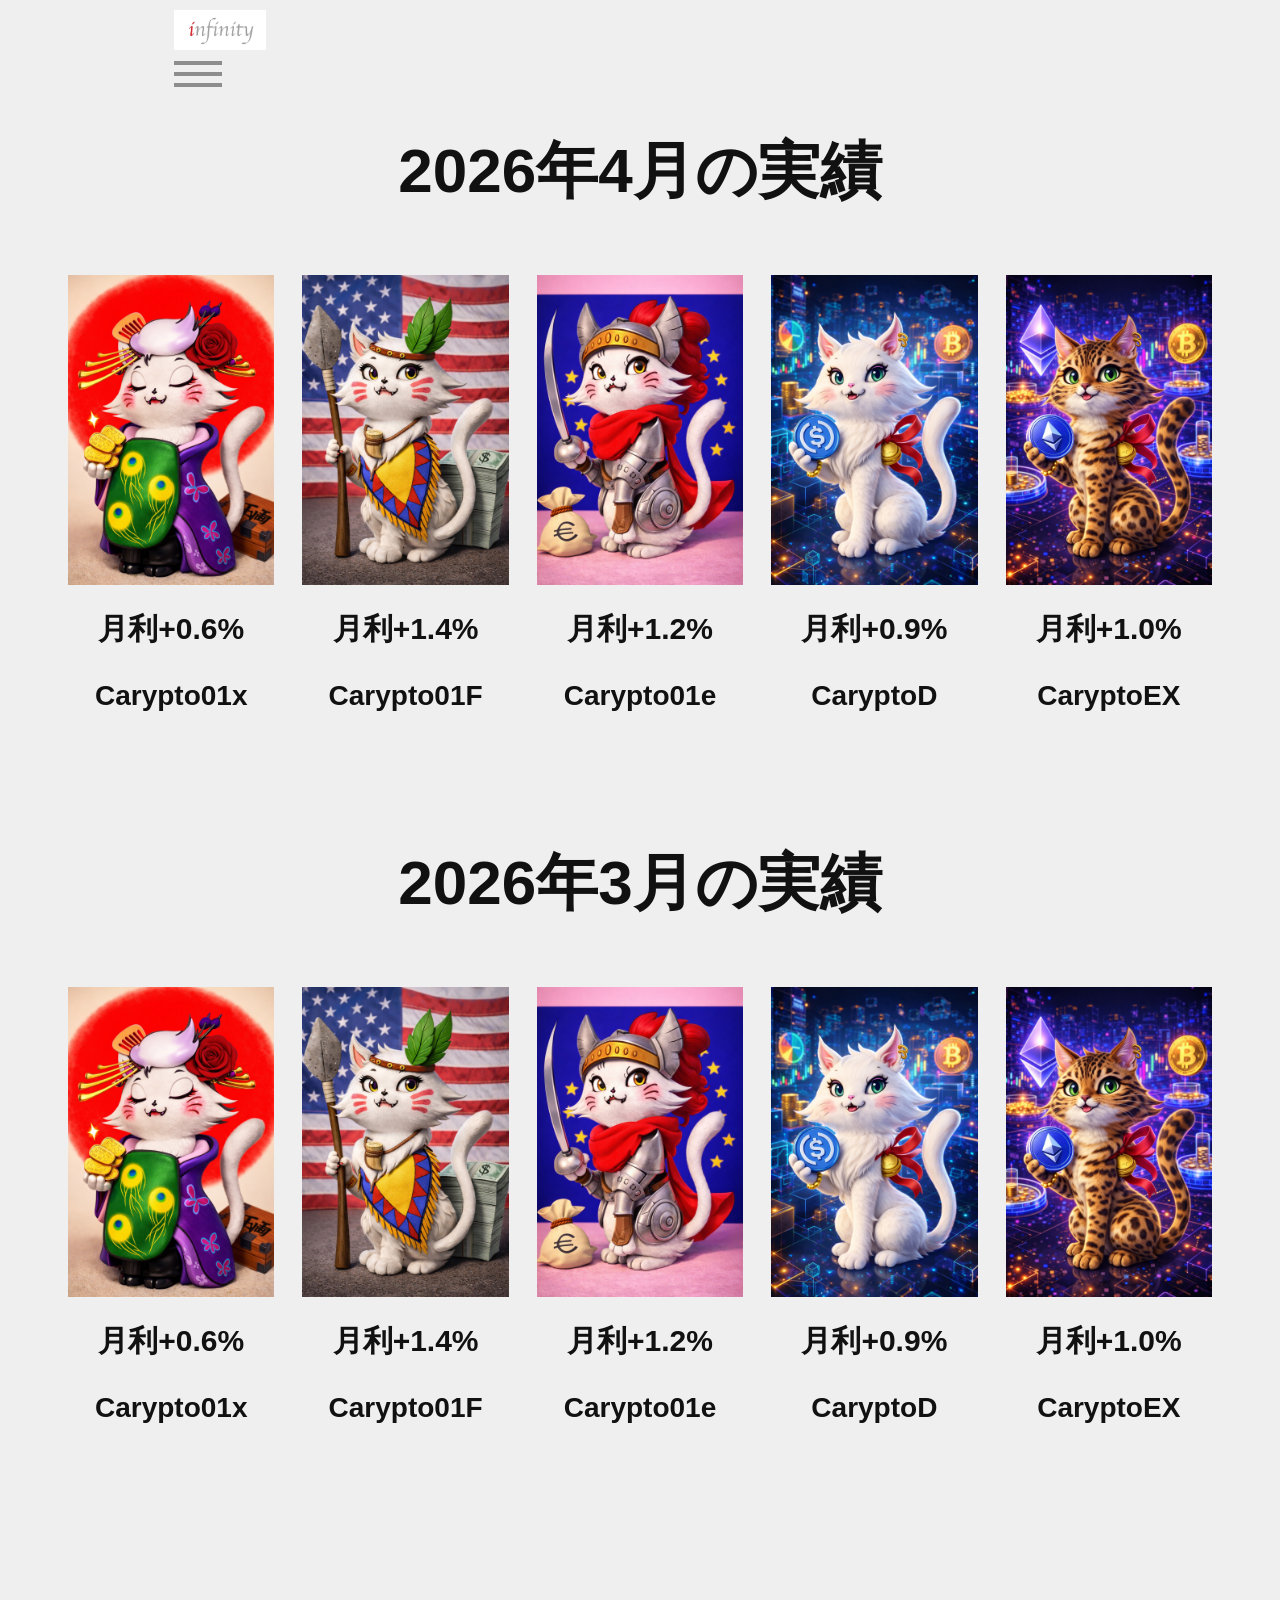
==== commit 0857d658: "update page" ====
--- a/carypto.html
+++ b/carypto.html
@@ -10,6 +10,13 @@
 
   <header class="law-header">
     <div class="law-header-inner">
+
+  <!-- ロゴ -->
+  <div class="logo">
+    <a href="index.html">
+      <img src="images/logo.jpg" alt="INFINITY">
+    </a>
+
       <button class="law-menu-toggle" id="menuToggle" aria-label="メニューを開く">
         <span></span>
         <span></span>
--- a/css/style.css
+++ b/css/style.css
@@ -794,4 +794,240 @@
   .message-image img {
     max-width: 100%;
   }
+}
+
+/* =========================
+   Carypto Page
+========================= */
+
+.carypto-page {
+  background: #efefef;
+  color: #222;
+}
+
+.carypto-main {
+  padding: 20px 0 80px;
+}
+
+.carypto-container {
+  max-width: 1200px;
+  margin: 0 auto;
+  padding: 0 24px;
+}
+
+.carypto-month {
+  margin-bottom: 90px;
+}
+
+.carypto-month-title {
+  font-size: 62px;
+  font-weight: 700;
+  text-align: center;
+  margin-bottom: 44px;
+  color: #111;
+}
+
+.carypto-slider {
+  display: flex;
+  gap: 28px;
+  overflow-x: auto;
+  padding: 8px 4px 20px;
+  scroll-snap-type: x mandatory;
+  -webkit-overflow-scrolling: touch;
+}
+
+.carypto-slider::-webkit-scrollbar {
+  height: 10px;
+}
+
+.carypto-slider::-webkit-scrollbar-track {
+  background: #dcdcdc;
+  border-radius: 999px;
+}
+
+.carypto-slider::-webkit-scrollbar-thumb {
+  background: #a8a8a8;
+  border-radius: 999px;
+}
+
+.carypto-card {
+  flex: 0 0 calc((100% - 28px * 4) / 5);
+  min-width: 200px;
+  text-align: center;
+  scroll-snap-align: start;
+}
+
+.carypto-card img {
+  width: 100%;
+  max-width: 220px;
+  margin: 0 auto 18px;
+}
+
+.carypto-rate {
+  font-size: 30px;
+  font-weight: 700;
+  margin-bottom: 18px;
+  color: #111;
+}
+
+.carypto-type {
+  font-size: 28px;
+  font-weight: 700;
+  color: #111;
+  word-break: break-word;
+}
+
+@media (max-width: 1100px) {
+  .carypto-card {
+    flex: 0 0 240px;
+  }
+
+  .carypto-month-title {
+    font-size: 48px;
+  }
+}
+
+@media (max-width: 768px) {
+  .carypto-container {
+    padding: 0 16px;
+  }
+
+  .carypto-month {
+    margin-bottom: 60px;
+  }
+
+  .carypto-month-title {
+    font-size: 34px;
+    margin-bottom: 28px;
+    line-height: 1.4;
+  }
+
+  .carypto-slider {
+    gap: 18px;
+    padding-bottom: 14px;
+  }
+
+  .carypto-card {
+    flex: 0 0 220px;
+    min-width: 220px;
+  }
+
+  .carypto-card img {
+    max-width: 180px;
+    margin-bottom: 14px;
+  }
+
+  .carypto-rate {
+    font-size: 22px;
+    margin-bottom: 10px;
+  }
+
+  .carypto-type {
+    font-size: 20px;
+  }
+}
+
+/* ===================== */
+/* TOP�y�[�W */
+/* ===================== */
+
+.top-hero img {
+  width: 100%;
+  height: auto;
+  display: block;
+}
+
+.section {
+  padding: 80px 20px;
+  text-align: center;
+}
+
+.section h2 {
+  font-size: 32px;
+}
+
+.section p {
+  max-width: 800px;
+  margin: auto;
+  font-size: 18px;
+}
+
+.highlight h3,
+.results h3,
+.problems h3 {
+  color: #00cfff;
+}
+
+.highlight h3 {
+  font-size: 26px;
+}
+
+.services {
+  display: flex;
+  flex-wrap: wrap;
+  justify-content: center;
+  gap: 20px;
+}
+
+.service-card {
+  width: 300px;
+  padding: 20px;
+  border-radius: 10px;
+  background: rgba(255,255,255,0.05);
+  border: 1px solid rgba(255,255,255,0.1);
+}
+
+.results-slider {
+  display: flex;
+  overflow-x: auto;
+  gap: 20px;
+  padding: 10px;
+}
+
+.results-slider img {
+  width: 250px;
+  border-radius: 10px;
+  flex-shrink: 0;
+}
+
+.results-slider::-webkit-scrollbar {
+  display: none;
+}
+
+.btn {
+  display: inline-block;
+  padding: 15px 40px;
+  background: linear-gradient(90deg,#00cfff,#007bff);
+  border-radius: 30px;
+  text-decoration: none;
+  color: #fff;
+  font-size: 18px;
+}
+
+.problems ul {
+  list-style: none;
+  max-width: 600px;
+  margin: auto;
+  padding: 0;
+}
+
+.problems li {
+  margin: 10px 0;
+  text-align: left;
+}
+
+/* =========================
+   ���S
+========================= */
+
+.logo img {
+  height: 40px;
+  width: auto;
+}
+
+/* �w�b�_�[�����ђ��� */
+.law-header-inner {
+  display: flex;
+  justify-content: space-between;
+  align-items: center;
 }
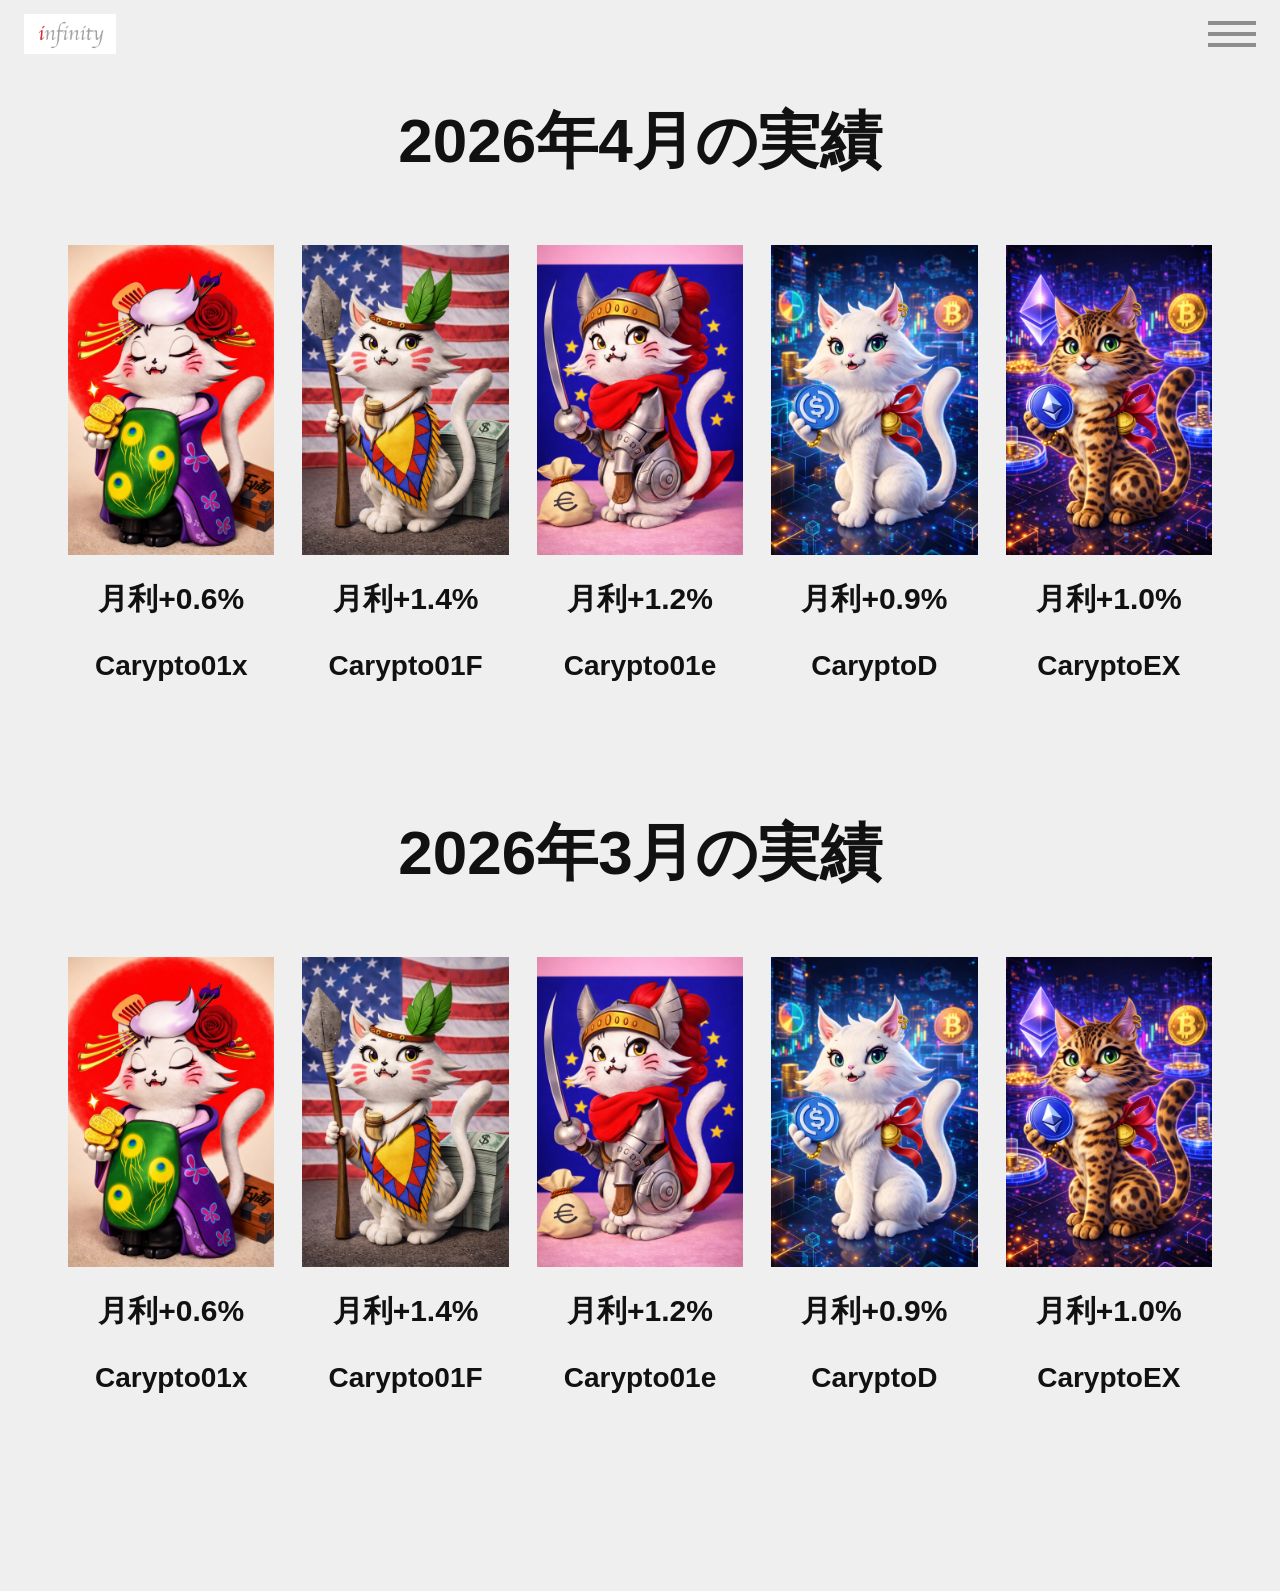
==== commit 423250bb: "update page" ====
--- a/carypto.html
+++ b/carypto.html
@@ -8,33 +8,34 @@
 </head>
 <body class="carypto-page">
 
-  <header class="law-header">
-    <div class="law-header-inner">
+<header class="law-header">
+  <div class="law-header-inner">
 
-  <!-- ロゴ -->
-  <div class="logo">
-    <a href="index.html">
-      <img src="images/logo.jpg" alt="INFINITY">
-    </a>
+    <div class="logo">
+      <a href="index.html">
+        <img src="images/logo.jpg" alt="INFINITY">
+      </a>
+    </div>
 
-      <button class="law-menu-toggle" id="menuToggle" aria-label="メニューを開く">
-        <span></span>
-        <span></span>
-        <span></span>
-      </button>
+    <button class="law-menu-toggle" id="menuToggle" aria-label="メニューを開く">
+      <span></span>
+      <span></span>
+      <span></span>
+    </button>
 
-      <nav class="law-nav" id="nav">
-        <ul>
-          <li><a href="index.html">TOP</a></li>
-          <li><a href="company.html">会社概要</a></li>
-          <li><a href="carypto.html">運用実績</a></li>
-          <li><a href="news.html">News</a></li>
-          <li><a href="contact.html">お問い合わせ</a></li>
-          <li><a href="law.html">特商法表記</a></li>
-        </ul>
-      </nav>
-    </div>
-  </header>
+    <nav class="law-nav" id="nav">
+      <ul>
+        <li><a href="index.html">TOP</a></li>
+        <li><a href="company.html">会社概要</a></li>
+        <li><a href="carypto.html">運用実績</a></li>
+        <li><a href="news.html">News</a></li>
+        <li><a href="contact.html">お問い合わせ</a></li>
+        <li><a href="law.html">特商法表記</a></li>
+      </ul>
+    </nav>
+
+  </div>
+</header>
 
   <main class="carypto-main">
     <div class="carypto-container">
--- a/css/style.css
+++ b/css/style.css
@@ -1,1033 +1,1657 @@
-* {
-  margin: 0;
-  padding: 0;
-  box-sizing: border-box;
-}
-
-body {
-  font-family: Arial, "Hiragino Sans", "Yu Gothic", sans-serif;
-  color: #222;
-  background: #fff;
-  line-height: 1.7;
-}
-
-img {
-  max-width: 100%;
-  display: block;
-}
-
-a {
-  color: inherit;
-  text-decoration: none;
-}
-
-button,
-input,
-textarea {
-  font: inherit;
-}
-
-.container {
-  width: min(1100px, 90%);
-  margin: 0 auto;
-}
-
-/* =========================
-   Common Header / Nav
-========================= */
-
-.header {
-  position: sticky;
-  top: 0;
-  z-index: 100;
-  background: #fff;
-  border-bottom: 1px solid #e5e5e5;
-}
-
-.header-inner {
-  display: flex;
-  align-items: center;
-  justify-content: space-between;
-  height: 72px;
-}
-
-.logo {
-  font-weight: bold;
-  font-size: 20px;
-  letter-spacing: 0.08em;
-}
-
-.nav ul {
-  display: flex;
-  gap: 24px;
-  list-style: none;
-}
-
-.nav a {
-  font-size: 14px;
-  font-weight: bold;
-}
-
-.menu-toggle {
-  display: none;
-  border: none;
-  background: none;
-  font-size: 28px;
-  cursor: pointer;
-}
-
-/* =========================
-   Default Pages
-========================= */
-
-.hero {
-  padding: 80px 0;
-  background: #f7f9fc;
-}
-
-.hero-inner {
-  display: grid;
-  grid-template-columns: 1fr 1fr;
-  gap: 40px;
-  align-items: center;
-}
-
-.hero-sub {
-  color: #2f6fed;
-  font-weight: bold;
-  margin-bottom: 16px;
-}
-
-.hero h1 {
-  font-size: 48px;
-  line-height: 1.3;
-  margin-bottom: 20px;
-}
-
-.hero-desc {
-  margin-bottom: 24px;
-  color: #555;
-}
-
-.btn {
-  display: inline-block;
-  background: #2f6fed;
-  color: #fff;
-  padding: 14px 28px;
-  border-radius: 999px;
-  font-weight: bold;
-  border: none;
-  cursor: pointer;
-}
-
-.section {
-  padding: 80px 0;
-}
-
-.section-label {
-  color: #2f6fed;
-  font-weight: bold;
-  margin-bottom: 12px;
-}
-
-.section-title {
-  font-size: 32px;
-  margin-bottom: 24px;
-}
-
-.center {
-  text-align: center;
-}
-
-.narrow {
-  max-width: 760px;
-  margin: 0 auto 32px;
-}
-
-.page-main {
-  min-height: 70vh;
-}
-
-.page-hero {
-  padding: 80px 0 40px;
-  background: #f7f9fc;
-  text-align: center;
-}
-
-.page-hero h1 {
-  font-size: 40px;
-  margin-bottom: 8px;
-}
-
-.service-grid,
-.top-links {
-  display: grid;
-  grid-template-columns: repeat(3, 1fr);
-  gap: 24px;
-  margin-top: 32px;
-}
-
-.card {
-  background: #fff;
-  border: 1px solid #e8e8e8;
-  border-radius: 16px;
-  padding: 28px;
-  box-shadow: 0 10px 30px rgba(0, 0, 0, 0.04);
-}
-
-.link-card {
-  transition: 0.2s ease;
-}
-
-.link-card:hover {
-  transform: translateY(-4px);
-}
-
-.info-table {
-  width: 100%;
-  border-collapse: collapse;
-  background: #fff;
-}
-
-.info-table th,
-.info-table td {
-  border: 1px solid #ddd;
-  padding: 16px;
-  text-align: left;
-  vertical-align: top;
-}
-
-.info-table th {
-  width: 220px;
-  background: #f8f8f8;
-}
-
-.news-list {
-  display: grid;
-  gap: 24px;
-}
-
-.news-item {
-  padding: 24px;
-  border: 1px solid #e5e5e5;
-  border-radius: 16px;
-  background: #fff;
-}
-
-.news-date {
-  color: #2f6fed;
-  font-weight: bold;
-  margin-bottom: 8px;
-}
-
-.contact-box {
-  text-align: center;
-  max-width: 760px;
-  margin: 0 auto;
-}
-
-.contact-text {
-  margin-bottom: 24px;
-}
-
-.footer {
-  border-top: 1px solid #e5e5e5;
-  padding: 24px 0;
-  margin-top: 40px;
-  background: #fff;
-}
-
-.footer-inner {
-  display: flex;
-  justify-content: space-between;
-  gap: 16px;
-  flex-wrap: wrap;
-}
-
-/* =========================
-   Law / Gray Theme Shared Header
-========================= */
-
-.law-page,
-.contact-page,
-.company-page {
-  background: #efefef;
-  color: #333;
-}
-
-.law-header {
-  position: relative;
-  background: transparent;
-}
-
-.law-header-inner {
-  max-width: 980px;
-  margin: 0 auto;
-  padding: 10px 24px 0;
-  display: flex;
-  justify-content: flex-end;
-  align-items: center;
-}
-
-.law-menu-toggle {
-  border: none;
-  background: transparent;
-  width: 48px;
-  height: 48px;
-  padding: 0;
-  cursor: pointer;
-  display: flex;
-  flex-direction: column;
-  justify-content: center;
-  gap: 7px;
-}
-
-.law-menu-toggle span {
-  display: block;
-  width: 100%;
-  height: 4px;
-  background: #8d8d8d;
-}
-
-.law-nav {
-  display: none;
-  position: absolute;
-  top: 70px;
-  right: 24px;
-  width: 280px;
-  background: #fff;
-  border: 1px solid #d8d8d8;
-  padding: 16px;
-  z-index: 200;
-  border-radius: 8px;
-}
-
-.law-nav.active {
-  display: block;
-}
-
-.law-nav ul {
-  list-style: none;
-  display: flex;
-  flex-direction: column;
-  gap: 14px;
-}
-
-.law-nav a {
-  color: #333;
-  text-decoration: none;
-  font-size: 15px;
-}
-
-/* =========================
-   Law Page
-========================= */
-
-.law-main {
-  padding: 10px 0 80px;
-}
-
-.law-container {
-  max-width: 980px;
-  margin: 0 auto;
-  padding: 0 24px;
-}
-
-.law-title {
-  font-size: 40px;
-  font-weight: 700;
-  line-height: 1.4;
-  margin: 24px 0 56px;
-  color: #333;
-}
-
-.law-block {
-  margin-bottom: 44px;
-}
-
-.law-label {
-  background: #efefef;
-  border-top: 1px solid #cfcfcf;
-  border-bottom: 1px solid #cfcfcf;
-  text-align: center;
-  font-size: 28px;
-  color: #444;
-  padding: 42px 20px;
-  margin-bottom: 28px;
-}
-
-.law-value {
-  font-size: 28px;
-  line-height: 1.9;
-  color: #333;
-  padding: 0 38px;
-  word-break: break-word;
-}
-
-.law-value p {
-  margin-bottom: 14px;
-}
-
-.law-value p:last-child {
-  margin-bottom: 0;
-}
-
-.law-contact-link {
-  color: #333;
-  text-decoration: underline;
-  text-underline-offset: 6px;
-}
-
-/* =========================
-   Contact Page
-========================= */
-
-.contact-main {
-  padding: 10px 0 80px;
-}
-
-.contact-container {
-  max-width: 900px;
-  margin: 0 auto;
-  padding: 20px 24px 60px;
-}
-
-.contact-lead {
-  font-size: 22px;
-  line-height: 1.9;
-  margin-bottom: 48px;
-  color: #333;
-}
-
-.contact-form {
-  display: flex;
-  flex-direction: column;
-  gap: 26px;
-}
-
-.form-group label {
-  font-size: 20px;
-  display: block;
-  margin-bottom: 10px;
-  color: #333;
-}
-
-.required {
-  display: inline-block;
-  background: #8f2b2b;
-  color: #fff;
-  padding: 4px 10px;
-  font-size: 14px;
-  margin-right: 8px;
-  border-radius: 6px;
-  vertical-align: middle;
-}
-
-.contact-form input,
-.contact-form textarea {
-  width: 100%;
-  padding: 16px;
-  font-size: 18px;
-  border: none;
-  border-radius: 10px;
-  background: #f7f7f7;
-  color: #333;
-  outline: none;
-}
-
-.contact-form textarea {
-  resize: vertical;
-  min-height: 220px;
-}
-
-.half {
-  width: 40% !important;
-}
-
-.privacy-text {
-  font-size: 16px;
-  line-height: 1.8;
-  margin: 10px 0 14px;
-  color: #444;
-}
-
-.checkbox {
-  display: flex !important;
-  align-items: center;
-  gap: 10px;
-  font-size: 18px !important;
-  margin-bottom: 0 !important;
-}
-
-.checkbox input[type="checkbox"] {
-  width: 28px;
-  height: 28px;
-  margin: 0;
-  accent-color: #8f2b2b;
-  flex: 0 0 auto;
-}
-
-.form-submit {
-  margin-top: 20px;
-}
-
-.form-submit button {
-  width: 100%;
-  padding: 20px;
-  font-size: 22px;
-  background: #8f2b2b;
-  color: #fff;
-  border: none;
-  cursor: pointer;
-  border-radius: 0;
-}
-
-.privacy-section {
-  margin-top: 60px;
-  padding-top: 40px;
-  border-top: 1px solid #bdbdbd;
-}
-
-.privacy-section h2 {
-  font-size: 28px;
-  margin-bottom: 20px;
-  color: #333;
-}
-
-.privacy-box {
-  background: #eaeaea;
-  padding: 20px;
-  border-radius: 10px;
-  max-height: 260px;
-  overflow-y: auto;
-  font-size: 16px;
-  line-height: 1.8;
-  color: #333;
-}
-
-.privacy-box p {
-  margin-bottom: 12px;
-}
-
-.privacy-box p:last-child {
-  margin-bottom: 0;
-}
-
-/* =========================
-   Company Page
-========================= */
-
-.company-main {
-  padding: 20px 0 80px;
-}
-
-.company-container {
-  max-width: 980px;
-  margin: 0 auto;
-  padding: 0 24px;
-}
-
-.company-section {
-  margin-bottom: 80px;
-}
-
-.company-section-line {
-  border-top: 2px solid #4a4a4a;
-  margin-bottom: 28px;
-}
-
-.company-en-title {
-  font-family: "Times New Roman", Times, serif;
-  font-size: 110px;
-  font-weight: 400;
-  line-height: 1;
-  letter-spacing: 0.01em;
-  margin-bottom: 90px;
-  color: #2f2f2f;
-}
-
-.company-message-title {
-  font-size: 62px;
-  font-weight: 400;
-  line-height: 1.9;
-  letter-spacing: 0.02em;
-  margin-bottom: 110px;
-  color: #2f2f2f;
-}
-
-.company-message-text p {
-  font-size: 28px;
-  line-height: 2;
-  margin-bottom: 12px;
-  color: #3a3a3a;
-}
-
-.company-message-text p:last-child {
-  margin-bottom: 0;
-}
-
-.message-image {
-  margin-top: 40px;
-  text-align: center;
-}
-
-.message-image img {
-  width: 100%;
-  max-width: 600px;
-  margin: 0 auto;
-}
-
-.company-profile-section .company-en-title {
-  margin-bottom: 60px;
-}
-
-.company-profile-table {
-  border-top: 2px solid #8a8a8a;
-}
-
-.company-row {
-  display: grid;
-  grid-template-columns: 260px 1fr;
-  gap: 24px;
-  padding: 54px 0;
-  border-bottom: 2px solid #8a8a8a;
-}
-
-.company-label {
-  font-size: 30px;
-  line-height: 1.8;
-  color: #3a3a3a;
-  padding-left: 70px;
-}
-
-.company-value {
-  font-size: 30px;
-  line-height: 1.9;
-  color: #3a3a3a;
-  padding-right: 20px;
-  word-break: break-word;
-}
-
-/* =========================
-   Responsive
-========================= */
-
-@media (max-width: 900px) {
-  .hero-inner,
-  .service-grid,
-  .top-links {
-    grid-template-columns: 1fr;
-  }
-
-  .hero h1 {
-    font-size: 36px;
-  }
-
-  .company-en-title {
-    font-size: 72px;
-    margin-bottom: 56px;
-  }
-
-  .company-message-title {
-    font-size: 40px;
-    margin-bottom: 56px;
-    line-height: 1.7;
-  }
-
-  .company-message-text p {
-    font-size: 22px;
-  }
-
-  .company-row {
-    grid-template-columns: 1fr;
-    gap: 14px;
-    padding: 34px 0;
-  }
-
-  .company-label,
-  .company-value {
-    padding-left: 0;
-    padding-right: 0;
-    font-size: 24px;
-  }
-
-  .half {
-    width: 100% !important;
-  }
-}
-
-@media (max-width: 768px) {
-  .menu-toggle {
-    display: block;
-  }
-
-  .nav {
-    display: none;
-    position: absolute;
-    top: 72px;
-    right: 5%;
-    width: 260px;
-    background: #fff;
-    border: 1px solid #ddd;
-    border-radius: 12px;
-    padding: 16px;
-  }
-
-  .nav.active {
-    display: block;
-  }
-
-  .nav ul {
-    flex-direction: column;
-    gap: 16px;
-  }
-
-  .info-table th,
-  .info-table td {
-    display: block;
-    width: 100%;
-  }
-
-  .law-header-inner,
-  .law-container,
-  .contact-container,
-  .company-container {
-    padding-left: 16px;
-    padding-right: 16px;
-  }
-
-  .law-title {
-    font-size: 30px;
-    margin: 20px 0 36px;
-  }
-
-  .law-label {
-    font-size: 22px;
-    padding: 30px 16px;
-    margin-bottom: 20px;
-  }
-
-  .law-value {
-    font-size: 22px;
-    line-height: 1.85;
-    padding: 0 16px;
-  }
-
-  .law-block {
-    margin-bottom: 34px;
-  }
-
-  .law-nav {
-    right: 16px;
-    width: calc(100% - 32px);
-  }
-
-  .contact-lead {
-    font-size: 18px;
-  }
-
-  .form-group label {
-    font-size: 18px;
-  }
-
-  .contact-form input,
-  .contact-form textarea {
-    font-size: 16px;
-  }
-
-  .privacy-section h2 {
-    font-size: 24px;
-  }
-
-  .company-main {
-    padding-top: 10px;
-  }
-
-  .company-section {
-    margin-bottom: 56px;
-  }
-
-  .company-section-line {
-    margin-bottom: 18px;
-  }
-
-  .company-en-title {
-    font-size: 56px;
-    margin-bottom: 40px;
-  }
-
-  .company-message-title {
-    font-size: 28px;
-    line-height: 1.9;
-    margin-bottom: 52px;
-  }
-
-  .company-message-text p {
-    font-size: 16px;
-    line-height: 1.9;
-    margin-bottom: 10px;
-  }
-
-  .company-profile-section .company-en-title {
-    margin-bottom: 28px;
-  }
-
-  .company-profile-table {
-    border-top-width: 1px;
-  }
-
-  .company-row {
-    padding: 28px 0;
-    border-bottom-width: 1px;
-  }
-
-  .company-label,
-  .company-value {
-    font-size: 16px;
-    line-height: 1.9;
-  }
-
-  .message-image {
-    margin-top: 28px;
-  }
-
-  .message-image img {
-    max-width: 100%;
-  }
-}
-
-/* =========================
-   Carypto Page
-========================= */
-
-.carypto-page {
-  background: #efefef;
-  color: #222;
-}
-
-.carypto-main {
-  padding: 20px 0 80px;
-}
-
-.carypto-container {
-  max-width: 1200px;
-  margin: 0 auto;
-  padding: 0 24px;
-}
-
-.carypto-month {
-  margin-bottom: 90px;
-}
-
-.carypto-month-title {
-  font-size: 62px;
-  font-weight: 700;
-  text-align: center;
-  margin-bottom: 44px;
-  color: #111;
-}
-
-.carypto-slider {
-  display: flex;
-  gap: 28px;
-  overflow-x: auto;
-  padding: 8px 4px 20px;
-  scroll-snap-type: x mandatory;
-  -webkit-overflow-scrolling: touch;
-}
-
-.carypto-slider::-webkit-scrollbar {
-  height: 10px;
-}
-
-.carypto-slider::-webkit-scrollbar-track {
-  background: #dcdcdc;
-  border-radius: 999px;
-}
-
-.carypto-slider::-webkit-scrollbar-thumb {
-  background: #a8a8a8;
-  border-radius: 999px;
-}
-
-.carypto-card {
-  flex: 0 0 calc((100% - 28px * 4) / 5);
-  min-width: 200px;
-  text-align: center;
-  scroll-snap-align: start;
-}
-
-.carypto-card img {
-  width: 100%;
-  max-width: 220px;
-  margin: 0 auto 18px;
-}
-
-.carypto-rate {
-  font-size: 30px;
-  font-weight: 700;
-  margin-bottom: 18px;
-  color: #111;
-}
-
-.carypto-type {
-  font-size: 28px;
-  font-weight: 700;
-  color: #111;
-  word-break: break-word;
-}
-
-@media (max-width: 1100px) {
-  .carypto-card {
-    flex: 0 0 240px;
-  }
-
-  .carypto-month-title {
-    font-size: 48px;
-  }
-}
-
-@media (max-width: 768px) {
-  .carypto-container {
-    padding: 0 16px;
-  }
-
-  .carypto-month {
-    margin-bottom: 60px;
-  }
-
-  .carypto-month-title {
-    font-size: 34px;
-    margin-bottom: 28px;
-    line-height: 1.4;
-  }
-
-  .carypto-slider {
-    gap: 18px;
-    padding-bottom: 14px;
-  }
-
-  .carypto-card {
-    flex: 0 0 220px;
-    min-width: 220px;
-  }
-
-  .carypto-card img {
-    max-width: 180px;
-    margin-bottom: 14px;
-  }
-
-  .carypto-rate {
-    font-size: 22px;
-    margin-bottom: 10px;
-  }
-
-  .carypto-type {
-    font-size: 20px;
-  }
-}
-
-/* ===================== */
-/* TOP�y�[�W */
-/* ===================== */
-
-.top-hero img {
-  width: 100%;
-  height: auto;
-  display: block;
-}
-
-.section {
-  padding: 80px 20px;
-  text-align: center;
-}
-
-.section h2 {
-  font-size: 32px;
-}
-
-.section p {
-  max-width: 800px;
-  margin: auto;
-  font-size: 18px;
-}
-
-.highlight h3,
-.results h3,
-.problems h3 {
-  color: #00cfff;
-}
-
-.highlight h3 {
-  font-size: 26px;
-}
-
-.services {
-  display: flex;
-  flex-wrap: wrap;
-  justify-content: center;
-  gap: 20px;
-}
-
-.service-card {
-  width: 300px;
-  padding: 20px;
-  border-radius: 10px;
-  background: rgba(255,255,255,0.05);
-  border: 1px solid rgba(255,255,255,0.1);
-}
-
-.results-slider {
-  display: flex;
-  overflow-x: auto;
-  gap: 20px;
-  padding: 10px;
-}
-
-.results-slider img {
-  width: 250px;
-  border-radius: 10px;
-  flex-shrink: 0;
-}
-
-.results-slider::-webkit-scrollbar {
-  display: none;
-}
-
-.btn {
-  display: inline-block;
-  padding: 15px 40px;
-  background: linear-gradient(90deg,#00cfff,#007bff);
-  border-radius: 30px;
-  text-decoration: none;
-  color: #fff;
-  font-size: 18px;
-}
-
-.problems ul {
-  list-style: none;
-  max-width: 600px;
-  margin: auto;
-  padding: 0;
-}
-
-.problems li {
-  margin: 10px 0;
-  text-align: left;
-}
-
-/* =========================
-   ���S
-========================= */
-
-.logo img {
-  height: 40px;
-  width: auto;
-}
-
-/* �w�b�_�[�����ђ��� */
-.law-header-inner {
-  display: flex;
-  justify-content: space-between;
-  align-items: center;
-}+��/ *   = = = = = = = = = = = = = = = = = = = = = = = = = + 
+       R e s e t   /   B a s e + 
+ = = = = = = = = = = = = = = = = = = = = = = = = =   * / + 
+ + 
+ *   { + 
+     m a r g i n :   0 ; + 
+     p a d d i n g :   0 ; + 
+     b o x - s i z i n g :   b o r d e r - b o x ; + 
+ } + 
+ + 
+ b o d y   { + 
+     f o n t - f a m i l y :   A r i a l ,   " H i r a g i n o   S a n s " ,   " Y u   G o t h i c " ,   s a n s - s e r i f ; + 
+     c o l o r :   # 2 2 2 ; + 
+     b a c k g r o u n d :   # f f f ; + 
+     l i n e - h e i g h t :   1 . 7 ; + 
+ } + 
+ + 
+ i m g   { + 
+     m a x - w i d t h :   1 0 0 % ; + 
+     d i s p l a y :   b l o c k ; + 
+ } + 
+ + 
+ a   { + 
+     c o l o r :   i n h e r i t ; + 
+     t e x t - d e c o r a t i o n :   n o n e ; + 
+ } + 
+ + 
+ b u t t o n , + 
+ i n p u t , + 
+ t e x t a r e a   { + 
+     f o n t :   i n h e r i t ; + 
+ } + 
+ + 
+ . c o n t a i n e r   { + 
+     w i d t h :   m i n ( 1 1 0 0 p x ,   9 0 % ) ; + 
+     m a r g i n :   0   a u t o ; + 
+ } + 
+ + 
+ / *   = = = = = = = = = = = = = = = = = = = = = = = = = + 
+       P a g e   B a s e + 
+ = = = = = = = = = = = = = = = = = = = = = = = = =   * / + 
+ + 
+ . c o m p a n y - p a g e , + 
+ . c o n t a c t - p a g e , + 
+ . l a w - p a g e , + 
+ . c a r y p t o - p a g e , + 
+ . n e w s - p a g e   { + 
+     b a c k g r o u n d :   # e f e f e f ; + 
+     c o l o r :   # 3 3 3 ; + 
+ } + 
+ + 
+ / *   = = = = = = = = = = = = = = = = = = = = = = = = = + 
+       H e a d e r   qQ�+ 
+ = = = = = = = = = = = = = = = = = = = = = = = = =   * / + 
+ + 
+ . l a w - h e a d e r   { + 
+     p o s i t i o n :   r e l a t i v e ; + 
+     b a c k g r o u n d :   t r a n s p a r e n t ; + 
+     z - i n d e x :   1 0 0 ; + 
+ } + 
+ + 
+ . l a w - h e a d e r - i n n e r   { + 
+     w i d t h :   1 0 0 % ; + 
+     m a x - w i d t h :   n o n e ; + 
+     m a r g i n :   0 ; + 
+     p a d d i n g :   1 0 p x   2 4 p x ; + 
+     d i s p l a y :   f l e x ; + 
+     a l i g n - i t e m s :   c e n t e r ; + 
+     j u s t i f y - c o n t e n t :   s p a c e - b e t w e e n ; + 
+ } + 
+ + 
+ . l o g o   { + 
+     d i s p l a y :   f l e x ; + 
+     a l i g n - i t e m s :   c e n t e r ; + 
+     f l e x :   0   0   a u t o ; + 
+ } + 
+ + 
+ . l o g o   a   { + 
+     d i s p l a y :   f l e x ; + 
+     a l i g n - i t e m s :   c e n t e r ; + 
+ } + 
+ + 
+ . l o g o   i m g   { + 
+     h e i g h t :   4 0 p x ; + 
+     w i d t h :   a u t o ; + 
+     d i s p l a y :   b l o c k ; + 
+ } + 
+ + 
+ . l a w - m e n u - t o g g l e   { + 
+     b o r d e r :   n o n e ; + 
+     b a c k g r o u n d :   t r a n s p a r e n t ; + 
+     w i d t h :   4 8 p x ; + 
+     h e i g h t :   4 8 p x ; + 
+     p a d d i n g :   0 ; + 
+     c u r s o r :   p o i n t e r ; + 
+     d i s p l a y :   f l e x ; + 
+     f l e x - d i r e c t i o n :   c o l u m n ; + 
+     j u s t i f y - c o n t e n t :   c e n t e r ; + 
+     g a p :   7 p x ; + 
+     m a r g i n - l e f t :   a u t o ; + 
+     f l e x :   0   0   a u t o ; + 
+ } + 
+ + 
+ . l a w - m e n u - t o g g l e   s p a n   { + 
+     d i s p l a y :   b l o c k ; + 
+     w i d t h :   1 0 0 % ; + 
+     h e i g h t :   4 p x ; + 
+     b a c k g r o u n d :   # 8 d 8 d 8 d ; + 
+ } + 
+ + 
+ . l a w - n a v   { + 
+     d i s p l a y :   n o n e ; + 
+     p o s i t i o n :   a b s o l u t e ; + 
+     t o p :   7 0 p x ; + 
+     r i g h t :   2 4 p x ; + 
+     w i d t h :   2 8 0 p x ; + 
+     b a c k g r o u n d :   # f f f ; + 
+     b o r d e r :   1 p x   s o l i d   # d 8 d 8 d 8 ; + 
+     p a d d i n g :   1 6 p x ; + 
+     z - i n d e x :   2 0 0 ; + 
+     b o r d e r - r a d i u s :   8 p x ; + 
+ } + 
+ + 
+ . l a w - n a v . a c t i v e   { + 
+     d i s p l a y :   b l o c k ; + 
+ } + 
+ + 
+ . l a w - n a v   u l   { + 
+     l i s t - s t y l e :   n o n e ; + 
+     d i s p l a y :   f l e x ; + 
+     f l e x - d i r e c t i o n :   c o l u m n ; + 
+     g a p :   1 4 p x ; + 
+ } + 
+ + 
+ . l a w - n a v   a   { + 
+     c o l o r :   # 3 3 3 ; + 
+     f o n t - s i z e :   1 5 p x ; + 
+ } + 
+ + 
+ / *   = = = = = = = = = = = = = = = = = = = = = = = = = + 
+       T O P   P a g e + 
+ = = = = = = = = = = = = = = = = = = = = = = = = =   * / + 
+ + 
+ . t o p - p a g e   { + 
+     b a c k g r o u n d :   # f f f ; + 
+     c o l o r :   # 2 2 2 ; + 
+ } + 
+ + 
+ . t o p - h e r o   i m g   { + 
+     w i d t h :   1 0 0 % ; + 
+     h e i g h t :   a u t o ; + 
+ } + 
+ + 
+ . s e c t i o n   { + 
+     p a d d i n g :   8 0 p x   2 0 p x ; + 
+     t e x t - a l i g n :   c e n t e r ; + 
+ } + 
+ + 
+ . s e c t i o n   h 2   { + 
+     f o n t - s i z e :   3 2 p x ; + 
+     m a r g i n - b o t t o m :   2 0 p x ; + 
+ } + 
+ + 
+ . s e c t i o n   p   { + 
+     m a x - w i d t h :   8 0 0 p x ; + 
+     m a r g i n :   0   a u t o ; + 
+     f o n t - s i z e :   1 8 p x ; + 
+ } + 
+ + 
+ . h i g h l i g h t   h 3 , + 
+ . p r o b l e m s   h 3   { + 
+     c o l o r :   # 0 0 c f f f ; + 
+ } + 
+ + 
+ . h i g h l i g h t   h 3   { + 
+     f o n t - s i z e :   2 6 p x ; + 
+ } + 
+ + 
+ . s e r v i c e s   { + 
+     d i s p l a y :   f l e x ; + 
+     f l e x - w r a p :   w r a p ; + 
+     j u s t i f y - c o n t e n t :   c e n t e r ; + 
+     g a p :   2 0 p x ; + 
+ } + 
+ + 
+ . s e r v i c e - c a r d   { + 
+     w i d t h :   3 0 0 p x ; + 
+     p a d d i n g :   2 0 p x ; + 
+     b o r d e r - r a d i u s :   1 0 p x ; + 
+     b a c k g r o u n d :   r g b a ( 0 ,   2 0 7 ,   2 5 5 ,   0 . 0 6 ) ; + 
+     b o r d e r :   1 p x   s o l i d   r g b a ( 0 ,   2 0 7 ,   2 5 5 ,   0 . 1 8 ) ; + 
+ } + 
+ + 
+ . s e r v i c e - c a r d   h 4   { + 
+     f o n t - s i z e :   2 0 p x ; + 
+     m a r g i n - b o t t o m :   1 0 p x ; + 
+ } + 
+ + 
+ . b t n   { + 
+     d i s p l a y :   i n l i n e - b l o c k ; + 
+     p a d d i n g :   1 5 p x   4 0 p x ; + 
+     b a c k g r o u n d :   l i n e a r - g r a d i e n t ( 9 0 d e g ,   # 0 0 c f f f ,   # 0 0 7 b f f ) ; + 
+     b o r d e r - r a d i u s :   3 0 p x ; + 
+     c o l o r :   # f f f ; + 
+     f o n t - s i z e :   1 8 p x ; + 
+     f o n t - w e i g h t :   b o l d ; + 
+ } + 
+ + 
+ . p r o b l e m s   u l   { + 
+     l i s t - s t y l e :   n o n e ; + 
+     m a x - w i d t h :   6 0 0 p x ; + 
+     m a r g i n :   2 4 p x   a u t o   0 ; + 
+     p a d d i n g :   0 ; + 
+ } + 
+ + 
+ . p r o b l e m s   l i   { + 
+     m a r g i n :   1 0 p x   0 ; + 
+     t e x t - a l i g n :   l e f t ; + 
+ } + 
+ + 
+ / *   T O P �Qn0�[>~  * / + 
+ . t o p - p a g e   . c a r y p t o - m o n t h   { + 
+     p a d d i n g :   7 0 p x   2 4 p x ; + 
+     m a r g i n - b o t t o m :   0 ; + 
+ } + 
+ + 
+ . t o p - p a g e   . c a r y p t o - m o n t h - t i t l e   { + 
+     f o n t - s i z e :   3 2 p x ; + 
+ } + 
+ + 
+ / *   = = = = = = = = = = = = = = = = = = = = = = = = = + 
+       C a r y p t o   P a g e + 
+ = = = = = = = = = = = = = = = = = = = = = = = = =   * / + 
+ + 
+ . c a r y p t o - m a i n   { + 
+     p a d d i n g :   2 0 p x   0   8 0 p x ; + 
+ } + 
+ + 
+ . c a r y p t o - c o n t a i n e r   { + 
+     m a x - w i d t h :   1 2 0 0 p x ; + 
+     m a r g i n :   0   a u t o ; + 
+     p a d d i n g :   0   2 4 p x ; + 
+ } + 
+ + 
+ . c a r y p t o - m o n t h   { + 
+     m a r g i n - b o t t o m :   9 0 p x ; + 
+ } + 
+ + 
+ . c a r y p t o - m o n t h - t i t l e   { + 
+     f o n t - s i z e :   6 2 p x ; + 
+     f o n t - w e i g h t :   7 0 0 ; + 
+     t e x t - a l i g n :   c e n t e r ; + 
+     m a r g i n - b o t t o m :   4 4 p x ; + 
+     c o l o r :   # 1 1 1 ; + 
+ } + 
+ + 
+ . c a r y p t o - s l i d e r   { + 
+     d i s p l a y :   f l e x ; + 
+     g a p :   2 8 p x ; + 
+     o v e r f l o w - x :   a u t o ; + 
+     p a d d i n g :   8 p x   4 p x   2 0 p x ; + 
+     s c r o l l - s n a p - t y p e :   x   m a n d a t o r y ; + 
+     - w e b k i t - o v e r f l o w - s c r o l l i n g :   t o u c h ; + 
+ } + 
+ + 
+ . c a r y p t o - s l i d e r : : - w e b k i t - s c r o l l b a r   { + 
+     h e i g h t :   1 0 p x ; + 
+ } + 
+ + 
+ . c a r y p t o - s l i d e r : : - w e b k i t - s c r o l l b a r - t r a c k   { + 
+     b a c k g r o u n d :   # d c d c d c ; + 
+     b o r d e r - r a d i u s :   9 9 9 p x ; + 
+ } + 
+ + 
+ . c a r y p t o - s l i d e r : : - w e b k i t - s c r o l l b a r - t h u m b   { + 
+     b a c k g r o u n d :   # a 8 a 8 a 8 ; + 
+     b o r d e r - r a d i u s :   9 9 9 p x ; + 
+ } + 
+ + 
+ . c a r y p t o - c a r d   { + 
+     f l e x :   0   0   c a l c ( ( 1 0 0 %   -   2 8 p x   *   4 )   /   5 ) ; + 
+     m i n - w i d t h :   2 0 0 p x ; + 
+     t e x t - a l i g n :   c e n t e r ; + 
+     s c r o l l - s n a p - a l i g n :   s t a r t ; + 
+ } + 
+ + 
+ . c a r y p t o - c a r d   i m g   { + 
+     w i d t h :   1 0 0 % ; + 
+     m a x - w i d t h :   2 2 0 p x ; + 
+     m a r g i n :   0   a u t o   1 8 p x ; + 
+ } + 
+ + 
+ . c a r y p t o - r a t e   { + 
+     f o n t - s i z e :   3 0 p x ; + 
+     f o n t - w e i g h t :   7 0 0 ; + 
+     m a r g i n - b o t t o m :   1 8 p x ; + 
+     c o l o r :   # 1 1 1 ; + 
+ } + 
+ + 
+ . c a r y p t o - t y p e   { + 
+     f o n t - s i z e :   2 8 p x ; + 
+     f o n t - w e i g h t :   7 0 0 ; + 
+     c o l o r :   # 1 1 1 ; + 
+     w o r d - b r e a k :   b r e a k - w o r d ; + 
+ } + 
+ + 
+ / *   = = = = = = = = = = = = = = = = = = = = = = = = = + 
+       C o m p a n y   P a g e + 
+ = = = = = = = = = = = = = = = = = = = = = = = = =   * / + 
+ + 
+ . c o m p a n y - m a i n   { + 
+     p a d d i n g :   2 0 p x   0   8 0 p x ; + 
+ } + 
+ + 
+ . c o m p a n y - c o n t a i n e r   { + 
+     m a x - w i d t h :   9 8 0 p x ; + 
+     m a r g i n :   0   a u t o ; + 
+     p a d d i n g :   0   2 4 p x ; + 
+ } + 
+ + 
+ . c o m p a n y - s e c t i o n   { + 
+     m a r g i n - b o t t o m :   8 0 p x ; + 
+ } + 
+ + 
+ . c o m p a n y - s e c t i o n - l i n e   { + 
+     b o r d e r - t o p :   2 p x   s o l i d   # 4 a 4 a 4 a ; + 
+     m a r g i n - b o t t o m :   2 8 p x ; + 
+ } + 
+ + 
+ . c o m p a n y - e n - t i t l e   { + 
+     f o n t - f a m i l y :   " T i m e s   N e w   R o m a n " ,   T i m e s ,   s e r i f ; + 
+     f o n t - s i z e :   1 1 0 p x ; + 
+     f o n t - w e i g h t :   4 0 0 ; + 
+     l i n e - h e i g h t :   1 ; + 
+     m a r g i n - b o t t o m :   9 0 p x ; + 
+     c o l o r :   # 2 f 2 f 2 f ; + 
+ } + 
+ + 
+ . c o m p a n y - m e s s a g e - t i t l e   { + 
+     f o n t - s i z e :   6 2 p x ; + 
+     f o n t - w e i g h t :   4 0 0 ; + 
+     l i n e - h e i g h t :   1 . 9 ; + 
+     m a r g i n - b o t t o m :   1 1 0 p x ; + 
+     c o l o r :   # 2 f 2 f 2 f ; + 
+ } + 
+ + 
+ . c o m p a n y - m e s s a g e - t e x t   p   { + 
+     f o n t - s i z e :   2 8 p x ; + 
+     l i n e - h e i g h t :   2 ; + 
+     m a r g i n - b o t t o m :   1 2 p x ; + 
+     c o l o r :   # 3 a 3 a 3 a ; + 
+ } + 
+ + 
+ . m e s s a g e - i m a g e   { + 
+     m a r g i n - t o p :   4 0 p x ; + 
+     t e x t - a l i g n :   c e n t e r ; + 
+ } + 
+ + 
+ . m e s s a g e - i m a g e   i m g   { + 
+     w i d t h :   1 0 0 % ; + 
+     m a x - w i d t h :   6 0 0 p x ; + 
+     m a r g i n :   0   a u t o ; + 
+ } + 
+ + 
+ . c o m p a n y - p r o f i l e - s e c t i o n   . c o m p a n y - e n - t i t l e   { + 
+     m a r g i n - b o t t o m :   6 0 p x ; + 
+ } + 
+ + 
+ . c o m p a n y - p r o f i l e - t a b l e   { + 
+     b o r d e r - t o p :   2 p x   s o l i d   # 8 a 8 a 8 a ; + 
+ } + 
+ + 
+ . c o m p a n y - r o w   { + 
+     d i s p l a y :   g r i d ; + 
+     g r i d - t e m p l a t e - c o l u m n s :   2 6 0 p x   1 f r ; + 
+     g a p :   2 4 p x ; + 
+     p a d d i n g :   5 4 p x   0 ; + 
+     b o r d e r - b o t t o m :   2 p x   s o l i d   # 8 a 8 a 8 a ; + 
+ } + 
+ + 
+ . c o m p a n y - l a b e l   { + 
+     f o n t - s i z e :   3 0 p x ; + 
+     l i n e - h e i g h t :   1 . 8 ; + 
+     p a d d i n g - l e f t :   7 0 p x ; + 
+ } + 
+ + 
+ . c o m p a n y - v a l u e   { + 
+     f o n t - s i z e :   3 0 p x ; + 
+     l i n e - h e i g h t :   1 . 9 ; + 
+     p a d d i n g - r i g h t :   2 0 p x ; + 
+     w o r d - b r e a k :   b r e a k - w o r d ; + 
+ } + 
+ + 
+ / *   = = = = = = = = = = = = = = = = = = = = = = = = = + 
+       C o n t a c t   P a g e + 
+ = = = = = = = = = = = = = = = = = = = = = = = = =   * / + 
+ + 
+ . c o n t a c t - m a i n   { + 
+     p a d d i n g :   1 0 p x   0   8 0 p x ; + 
+ } + 
+ + 
+ . c o n t a c t - c o n t a i n e r   { + 
+     m a x - w i d t h :   9 0 0 p x ; + 
+     m a r g i n :   0   a u t o ; + 
+     p a d d i n g :   2 0 p x   2 4 p x   6 0 p x ; + 
+ } + 
+ + 
+ . c o n t a c t - l e a d   { + 
+     f o n t - s i z e :   2 2 p x ; + 
+     l i n e - h e i g h t :   1 . 9 ; + 
+     m a r g i n - b o t t o m :   4 8 p x ; + 
+ } + 
+ + 
+ . c o n t a c t - f o r m   { + 
+     d i s p l a y :   f l e x ; + 
+     f l e x - d i r e c t i o n :   c o l u m n ; + 
+     g a p :   2 6 p x ; + 
+ } + 
+ + 
+ . f o r m - g r o u p   l a b e l   { + 
+     f o n t - s i z e :   2 0 p x ; + 
+     d i s p l a y :   b l o c k ; + 
+     m a r g i n - b o t t o m :   1 0 p x ; + 
+ } + 
+ + 
+ . r e q u i r e d   { + 
+     d i s p l a y :   i n l i n e - b l o c k ; + 
+     b a c k g r o u n d :   # 8 f 2 b 2 b ; + 
+     c o l o r :   # f f f ; + 
+     p a d d i n g :   4 p x   1 0 p x ; + 
+     f o n t - s i z e :   1 4 p x ; + 
+     m a r g i n - r i g h t :   8 p x ; + 
+     b o r d e r - r a d i u s :   6 p x ; + 
+ } + 
+ + 
+ . c o n t a c t - f o r m   i n p u t , + 
+ . c o n t a c t - f o r m   t e x t a r e a   { + 
+     w i d t h :   1 0 0 % ; + 
+     p a d d i n g :   1 6 p x ; + 
+     f o n t - s i z e :   1 8 p x ; + 
+     b o r d e r :   n o n e ; + 
+     b o r d e r - r a d i u s :   1 0 p x ; + 
+     b a c k g r o u n d :   # f 7 f 7 f 7 ; + 
+     c o l o r :   # 3 3 3 ; + 
+     o u t l i n e :   n o n e ; + 
+ } + 
+ + 
+ . c o n t a c t - f o r m   t e x t a r e a   { + 
+     r e s i z e :   v e r t i c a l ; + 
+     m i n - h e i g h t :   2 2 0 p x ; + 
+ } + 
+ + 
+ . h a l f   { + 
+     w i d t h :   4 0 %   ! i m p o r t a n t ; + 
+ } + 
+ + 
+ . p r i v a c y - t e x t   { + 
+     f o n t - s i z e :   1 6 p x ; + 
+     l i n e - h e i g h t :   1 . 8 ; + 
+     m a r g i n :   1 0 p x   0   1 4 p x ; + 
+     c o l o r :   # 4 4 4 ; + 
+ } + 
+ + 
+ . c h e c k b o x   { + 
+     d i s p l a y :   f l e x   ! i m p o r t a n t ; + 
+     a l i g n - i t e m s :   c e n t e r ; + 
+     g a p :   1 0 p x ; + 
+     f o n t - s i z e :   1 8 p x   ! i m p o r t a n t ; + 
+ } + 
+ + 
+ . c h e c k b o x   i n p u t [ t y p e = " c h e c k b o x " ]   { + 
+     w i d t h :   2 8 p x ; + 
+     h e i g h t :   2 8 p x ; + 
+     m a r g i n :   0 ; + 
+     a c c e n t - c o l o r :   # 8 f 2 b 2 b ; + 
+     f l e x :   0   0   a u t o ; + 
+ } + 
+ + 
+ . f o r m - s u b m i t   { + 
+     m a r g i n - t o p :   2 0 p x ; + 
+ } + 
+ + 
+ . f o r m - s u b m i t   b u t t o n   { + 
+     w i d t h :   1 0 0 % ; + 
+     p a d d i n g :   2 0 p x ; + 
+     f o n t - s i z e :   2 2 p x ; + 
+     b a c k g r o u n d :   # 8 f 2 b 2 b ; + 
+     c o l o r :   # f f f ; + 
+     b o r d e r :   n o n e ; + 
+     c u r s o r :   p o i n t e r ; + 
+     b o r d e r - r a d i u s :   0 ; + 
+ } + 
+ + 
+ . p r i v a c y - s e c t i o n   { + 
+     m a r g i n - t o p :   6 0 p x ; + 
+     p a d d i n g - t o p :   4 0 p x ; + 
+     b o r d e r - t o p :   1 p x   s o l i d   # b d b d b d ; + 
+ } + 
+ + 
+ . p r i v a c y - s e c t i o n   h 2   { + 
+     f o n t - s i z e :   2 8 p x ; + 
+     m a r g i n - b o t t o m :   2 0 p x ; + 
+ } + 
+ + 
+ . p r i v a c y - b o x   { + 
+     b a c k g r o u n d :   # e a e a e a ; + 
+     p a d d i n g :   2 0 p x ; + 
+     b o r d e r - r a d i u s :   1 0 p x ; + 
+     m a x - h e i g h t :   2 6 0 p x ; + 
+     o v e r f l o w - y :   a u t o ; + 
+     f o n t - s i z e :   1 6 p x ; + 
+     l i n e - h e i g h t :   1 . 8 ; + 
+ } + 
+ + 
+ / *   = = = = = = = = = = = = = = = = = = = = = = = = = + 
+       L a w   P a g e + 
+ = = = = = = = = = = = = = = = = = = = = = = = = =   * / + 
+ + 
+ . l a w - m a i n   { + 
+     p a d d i n g :   1 0 p x   0   8 0 p x ; + 
+ } + 
+ + 
+ . l a w - c o n t a i n e r   { + 
+     m a x - w i d t h :   9 8 0 p x ; + 
+     m a r g i n :   0   a u t o ; + 
+     p a d d i n g :   0   2 4 p x ; + 
+ } + 
+ + 
+ . l a w - t i t l e   { + 
+     f o n t - s i z e :   4 0 p x ; + 
+     f o n t - w e i g h t :   7 0 0 ; + 
+     l i n e - h e i g h t :   1 . 4 ; + 
+     m a r g i n :   2 4 p x   0   5 6 p x ; + 
+     c o l o r :   # 3 3 3 ; + 
+ } + 
+ + 
+ . l a w - b l o c k   { + 
+     m a r g i n - b o t t o m :   4 4 p x ; + 
+ } + 
+ + 
+ . l a w - l a b e l   { + 
+     b a c k g r o u n d :   # e f e f e f ; + 
+     b o r d e r - t o p :   1 p x   s o l i d   # c f c f c f ; + 
+     b o r d e r - b o t t o m :   1 p x   s o l i d   # c f c f c f ; + 
+     t e x t - a l i g n :   c e n t e r ; + 
+     f o n t - s i z e :   2 8 p x ; + 
+     c o l o r :   # 4 4 4 ; + 
+     p a d d i n g :   4 2 p x   2 0 p x ; + 
+     m a r g i n - b o t t o m :   2 8 p x ; + 
+ } + 
+ + 
+ . l a w - v a l u e   { + 
+     f o n t - s i z e :   2 8 p x ; + 
+     l i n e - h e i g h t :   1 . 9 ; + 
+     c o l o r :   # 3 3 3 ; + 
+     p a d d i n g :   0   3 8 p x ; + 
+     w o r d - b r e a k :   b r e a k - w o r d ; + 
+ } + 
+ + 
+ . l a w - v a l u e   p   { + 
+     m a r g i n - b o t t o m :   1 4 p x ; + 
+ } + 
+ + 
+ . l a w - c o n t a c t - l i n k   { + 
+     c o l o r :   # 3 3 3 ; + 
+     t e x t - d e c o r a t i o n :   u n d e r l i n e ; + 
+     t e x t - u n d e r l i n e - o f f s e t :   6 p x ; + 
+ } + 
+ + 
+ / *   = = = = = = = = = = = = = = = = = = = = = = = = = + 
+       N e w s   P a g e + 
+ = = = = = = = = = = = = = = = = = = = = = = = = =   * / + 
+ + 
+ . n e w s - m a i n   { + 
+     p a d d i n g :   2 0 p x   0   8 0 p x ; + 
+ } + 
+ + 
+ . n e w s - c o n t a i n e r   { + 
+     m a x - w i d t h :   9 0 0 p x ; + 
+     m a r g i n :   0   a u t o ; + 
+     p a d d i n g :   0   2 4 p x ; + 
+ } + 
+ + 
+ . n e w s - t i t l e   { + 
+     f o n t - s i z e :   4 0 p x ; + 
+     f o n t - w e i g h t :   7 0 0 ; + 
+     m a r g i n :   2 4 p x   0   4 8 p x ; + 
+     t e x t - a l i g n :   c e n t e r ; + 
+ } + 
+ + 
+ . n e w s - l i s t   { + 
+     d i s p l a y :   f l e x ; + 
+     f l e x - d i r e c t i o n :   c o l u m n ; + 
+     g a p :   2 4 p x ; + 
+ } + 
+ + 
+ . n e w s - i t e m   { + 
+     b a c k g r o u n d :   # f f f ; + 
+     p a d d i n g :   2 4 p x ; + 
+     b o r d e r - r a d i u s :   1 2 p x ; + 
+     b o r d e r :   1 p x   s o l i d   # d d d ; + 
+ } + 
+ + 
+ . n e w s - d a t e   { + 
+     f o n t - s i z e :   1 4 p x ; + 
+     c o l o r :   # 2 f 6 f e d ; + 
+     f o n t - w e i g h t :   b o l d ; + 
+     m a r g i n - b o t t o m :   8 p x ; + 
+ } + 
+ + 
+ . n e w s - i t e m   h 3   { + 
+     f o n t - s i z e :   2 0 p x ; + 
+     m a r g i n - b o t t o m :   1 0 p x ; + 
+ } + 
+ + 
+ . n e w s - i t e m   p   { + 
+     f o n t - s i z e :   1 6 p x ; + 
+     l i n e - h e i g h t :   1 . 8 ; + 
+ } + 
+ + 
+ / *   = = = = = = = = = = = = = = = = = = = = = = = = = + 
+       R e s p o n s i v e + 
+ = = = = = = = = = = = = = = = = = = = = = = = = =   * / + 
+ + 
+ @ m e d i a   ( m a x - w i d t h :   1 1 0 0 p x )   { + 
+     . c a r y p t o - c a r d   { + 
+         f l e x :   0   0   2 4 0 p x ; + 
+     } + 
+ + 
+     . c a r y p t o - m o n t h - t i t l e   { + 
+         f o n t - s i z e :   4 8 p x ; + 
+     } + 
+ } + 
+ + 
+ @ m e d i a   ( m a x - w i d t h :   9 0 0 p x )   { + 
+     . c o m p a n y - e n - t i t l e   { + 
+         f o n t - s i z e :   7 2 p x ; + 
+         m a r g i n - b o t t o m :   5 6 p x ; + 
+     } + 
+ + 
+     . c o m p a n y - m e s s a g e - t i t l e   { + 
+         f o n t - s i z e :   4 0 p x ; + 
+         m a r g i n - b o t t o m :   5 6 p x ; + 
+         l i n e - h e i g h t :   1 . 7 ; + 
+     } + 
+ + 
+     . c o m p a n y - m e s s a g e - t e x t   p   { + 
+         f o n t - s i z e :   2 2 p x ; + 
+     } + 
+ + 
+     . c o m p a n y - r o w   { + 
+         g r i d - t e m p l a t e - c o l u m n s :   1 f r ; + 
+         g a p :   1 4 p x ; + 
+         p a d d i n g :   3 4 p x   0 ; + 
+     } + 
+ + 
+     . c o m p a n y - l a b e l , + 
+     . c o m p a n y - v a l u e   { + 
+         p a d d i n g - l e f t :   0 ; + 
+         p a d d i n g - r i g h t :   0 ; + 
+         f o n t - s i z e :   2 4 p x ; + 
+     } + 
+ + 
+     . h a l f   { + 
+         w i d t h :   1 0 0 %   ! i m p o r t a n t ; + 
+     } + 
+ } + 
+ + 
+ @ m e d i a   ( m a x - w i d t h :   7 6 8 p x )   { + 
+     . l a w - h e a d e r - i n n e r , + 
+     . l a w - c o n t a i n e r , + 
+     . c o n t a c t - c o n t a i n e r , + 
+     . c o m p a n y - c o n t a i n e r , + 
+     . c a r y p t o - c o n t a i n e r , + 
+     . n e w s - c o n t a i n e r   { + 
+         p a d d i n g - l e f t :   1 6 p x ; + 
+         p a d d i n g - r i g h t :   1 6 p x ; + 
+     } + 
+ + 
+     . l a w - n a v   { + 
+         r i g h t :   1 6 p x ; + 
+         w i d t h :   c a l c ( 1 0 0 %   -   3 2 p x ) ; + 
+     } + 
+ + 
+     . s e c t i o n   { + 
+         p a d d i n g :   5 6 p x   1 6 p x ; + 
+     } + 
+ + 
+     . s e c t i o n   h 2   { + 
+         f o n t - s i z e :   2 6 p x ; + 
+     } + 
+ + 
+     . s e c t i o n   p   { + 
+         f o n t - s i z e :   1 6 p x ; + 
+     } + 
+ + 
+     . s e r v i c e - c a r d   { + 
+         w i d t h :   1 0 0 % ; + 
+     } + 
+ + 
+     . l a w - t i t l e   { + 
+         f o n t - s i z e :   3 0 p x ; + 
+         m a r g i n :   2 0 p x   0   3 6 p x ; + 
+     } + 
+ + 
+     . l a w - l a b e l   { + 
+         f o n t - s i z e :   2 2 p x ; + 
+         p a d d i n g :   3 0 p x   1 6 p x ; + 
+         m a r g i n - b o t t o m :   2 0 p x ; + 
+     } + 
+ + 
+     . l a w - v a l u e   { + 
+         f o n t - s i z e :   2 2 p x ; + 
+         l i n e - h e i g h t :   1 . 8 5 ; + 
+         p a d d i n g :   0   1 6 p x ; + 
+     } + 
+ + 
+     . l a w - b l o c k   { + 
+         m a r g i n - b o t t o m :   3 4 p x ; + 
+     } + 
+ + 
+     . c o n t a c t - l e a d   { + 
+         f o n t - s i z e :   1 8 p x ; + 
+     } + 
+ + 
+     . f o r m - g r o u p   l a b e l   { + 
+         f o n t - s i z e :   1 8 p x ; + 
+     } + 
+ + 
+     . c o n t a c t - f o r m   i n p u t , + 
+     . c o n t a c t - f o r m   t e x t a r e a   { + 
+         f o n t - s i z e :   1 6 p x ; + 
+     } + 
+ + 
+     . p r i v a c y - s e c t i o n   h 2   { + 
+         f o n t - s i z e :   2 4 p x ; + 
+     } + 
+ + 
+     . c o m p a n y - m a i n   { + 
+         p a d d i n g - t o p :   1 0 p x ; + 
+     } + 
+ + 
+     . c o m p a n y - s e c t i o n   { + 
+         m a r g i n - b o t t o m :   5 6 p x ; + 
+     } + 
+ + 
+     . c o m p a n y - s e c t i o n - l i n e   { + 
+         m a r g i n - b o t t o m :   1 8 p x ; + 
+     } + 
+ + 
+     . c o m p a n y - e n - t i t l e   { + 
+         f o n t - s i z e :   5 6 p x ; + 
+         m a r g i n - b o t t o m :   4 0 p x ; + 
+     } + 
+ + 
+     . c o m p a n y - m e s s a g e - t i t l e   { + 
+         f o n t - s i z e :   2 8 p x ; + 
+         l i n e - h e i g h t :   1 . 9 ; + 
+         m a r g i n - b o t t o m :   5 2 p x ; + 
+     } + 
+ + 
+     . c o m p a n y - m e s s a g e - t e x t   p   { + 
+         f o n t - s i z e :   1 6 p x ; + 
+         l i n e - h e i g h t :   1 . 9 ; + 
+         m a r g i n - b o t t o m :   1 0 p x ; + 
+     } + 
+ + 
+     . c o m p a n y - p r o f i l e - s e c t i o n   . c o m p a n y - e n - t i t l e   { + 
+         m a r g i n - b o t t o m :   2 8 p x ; + 
+     } + 
+ + 
+     . c o m p a n y - p r o f i l e - t a b l e   { + 
+         b o r d e r - t o p - w i d t h :   1 p x ; + 
+     } + 
+ + 
+     . c o m p a n y - r o w   { + 
+         p a d d i n g :   2 8 p x   0 ; + 
+         b o r d e r - b o t t o m - w i d t h :   1 p x ; + 
+     } + 
+ + 
+     . c o m p a n y - l a b e l , + 
+     . c o m p a n y - v a l u e   { + 
+         f o n t - s i z e :   1 6 p x ; + 
+         l i n e - h e i g h t :   1 . 9 ; + 
+     } + 
+ + 
+     . m e s s a g e - i m a g e   { + 
+         m a r g i n - t o p :   2 8 p x ; + 
+     } + 
+ + 
+     . c a r y p t o - m o n t h   { + 
+         m a r g i n - b o t t o m :   6 0 p x ; + 
+     } + 
+ + 
+     . c a r y p t o - m o n t h - t i t l e   { + 
+         f o n t - s i z e :   3 4 p x ; + 
+         m a r g i n - b o t t o m :   2 8 p x ; + 
+         l i n e - h e i g h t :   1 . 4 ; + 
+     } + 
+ + 
+     . c a r y p t o - s l i d e r   { + 
+         g a p :   1 8 p x ; + 
+         p a d d i n g - b o t t o m :   1 4 p x ; + 
+     } + 
+ + 
+     . c a r y p t o - c a r d   { + 
+         f l e x :   0   0   2 2 0 p x ; + 
+         m i n - w i d t h :   2 2 0 p x ; + 
+     } + 
+ + 
+     . c a r y p t o - c a r d   i m g   { + 
+         m a x - w i d t h :   1 8 0 p x ; + 
+         m a r g i n - b o t t o m :   1 4 p x ; + 
+     } + 
+ + 
+     . c a r y p t o - r a t e   { + 
+         f o n t - s i z e :   2 2 p x ; + 
+         m a r g i n - b o t t o m :   1 0 p x ; + 
+     } + 
+ + 
+     . c a r y p t o - t y p e   { + 
+         f o n t - s i z e :   2 0 p x ; + 
+     } + 
+ + 
+     . n e w s - t i t l e   { + 
+         f o n t - s i z e :   3 0 p x ; + 
+         m a r g i n :   2 0 p x   0   3 2 p x ; + 
+     } + 
+ } 
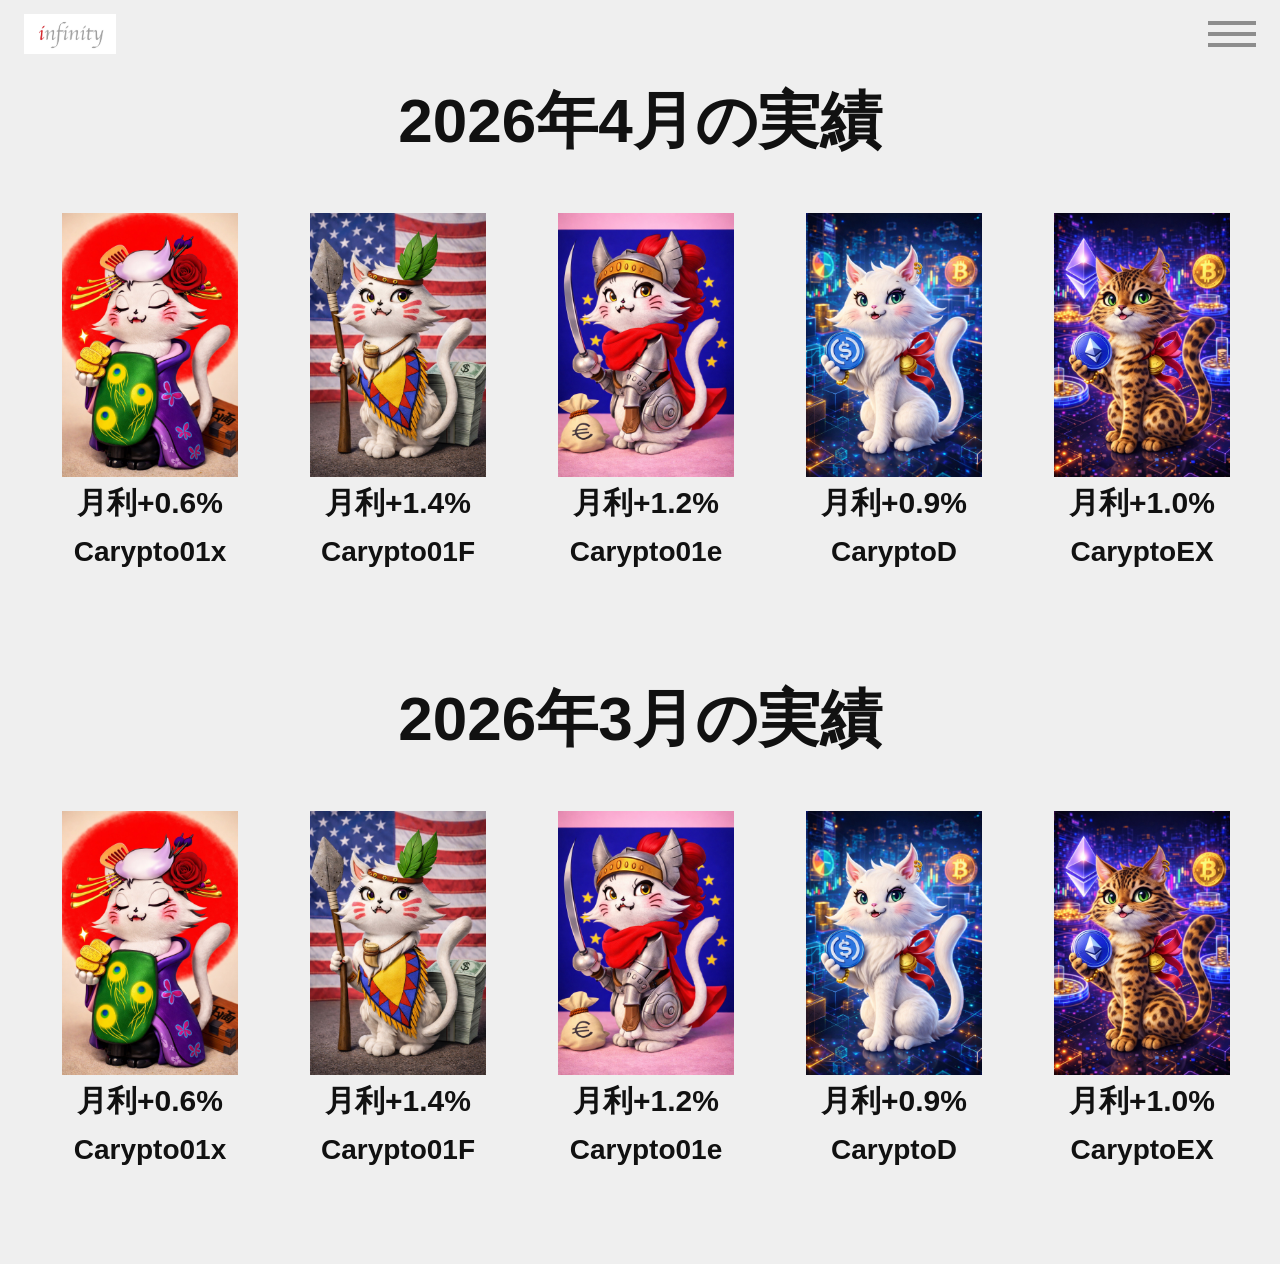
==== commit 21deefb6: "update page" ====
--- a/carypto.html
+++ b/carypto.html
@@ -37,80 +37,151 @@
   </div>
 </header>
 
-  <main class="carypto-main">
-    <div class="carypto-container">
+<section class="carypto-month">
+  <h2 class="carypto-month-title">2026年4月の実績</h2>
 
-      <section class="carypto-month">
-        <h2 class="carypto-month-title">2026年4月の実績</h2>
+  <div class="carypto-slider">
 
-        <div class="carypto-slider">
-          <article class="carypto-card">
-            <img src="images/carypto-item-1.jpg" alt="WBTC WETH">
-            <p class="carypto-rate">月利+0.6%</p>
-            <p class="carypto-type">Carypto01x</p>
-          </article>
+    <div class="carypto-track">
 
-          <article class="carypto-card">
-            <img src="images/carypto-item-2.jpg" alt="WETH USDC">
-            <p class="carypto-rate">月利+1.4%</p>
-            <p class="carypto-type">Carypto01F</p>
-          </article>
+      <article class="carypto-card">
+        <img src="images/carypto-item-1.jpg" alt="WBTC WETH">
+        <p class="carypto-rate">月利+0.6%</p>
+        <p class="carypto-type">Carypto01x</p>
+      </article>
 
-          <article class="carypto-card">
-            <img src="images/carypto-item-3.jpg" alt="WBTC WETH">
-            <p class="carypto-rate">月利+1.2%</p>
-            <p class="carypto-type">Carypto01e</p>
-          </article>
+      <article class="carypto-card">
+        <img src="images/carypto-item-2.jpg" alt="WETH USDC">
+        <p class="carypto-rate">月利+1.4%</p>
+        <p class="carypto-type">Carypto01F</p>
+      </article>
 
-          <article class="carypto-card">
-            <img src="images/carypto-item-4.jpg" alt="WETH USDC">
-            <p class="carypto-rate">月利+0.9%</p>
-            <p class="carypto-type">CaryptoD</p>
-          </article>
+      <article class="carypto-card">
+        <img src="images/carypto-item-3.jpg" alt="WBTC WETH">
+        <p class="carypto-rate">月利+1.2%</p>
+        <p class="carypto-type">Carypto01e</p>
+      </article>
 
-          <article class="carypto-card">
-            <img src="images/carypto-item-5.jpg" alt="WBTC WETH">
-            <p class="carypto-rate">月利+1.0%</p>
-            <p class="carypto-type">CaryptoEX</p>
-          </article>
-        </div>
-      </section>
+      <article class="carypto-card">
+        <img src="images/carypto-item-4.jpg" alt="WETH USDC">
+        <p class="carypto-rate">月利+0.9%</p>
+        <p class="carypto-type">CaryptoD</p>
+      </article>
 
-      <section class="carypto-month">
-        <h2 class="carypto-month-title">2026年3月の実績</h2>
+      <article class="carypto-card">
+        <img src="images/carypto-item-5.jpg" alt="WBTC WETH">
+        <p class="carypto-rate">月利+1.0%</p>
+        <p class="carypto-type">CaryptoEX</p>
+      </article>
 
-        <div class="carypto-slider">
-          <article class="carypto-card">
-            <img src="images/carypto-item-1.jpg" alt="WBTC WETH">
-            <p class="carypto-rate">月利+0.6%</p>
-            <p class="carypto-type">Carypto01x</p>
-          </article>
+<!-- 最後に追加 -->
+      <article class="carypto-card">
+        <img src="images/carypto-item-1.jpg" alt="WBTC WETH">
+        <p class="carypto-rate">月利+0.6%</p>
+        <p class="carypto-type">Carypto01x</p>
+      </article>
 
-          <article class="carypto-card">
-            <img src="images/carypto-item-2.jpg" alt="WETH USDC">
-            <p class="carypto-rate">月利+1.4%</p>
-            <p class="carypto-type">Carypto01F</p>
-          </article>
+      <article class="carypto-card">
+        <img src="images/carypto-item-2.jpg" alt="WETH USDC">
+        <p class="carypto-rate">月利+1.4%</p>
+        <p class="carypto-type">Carypto01F</p>
+      </article>
 
-          <article class="carypto-card">
-            <img src="images/carypto-item-3.jpg" alt="WBTC WETH">
-            <p class="carypto-rate">月利+1.2%</p>
-            <p class="carypto-type">Carypto01e</p>
-          </article>
+      <article class="carypto-card">
+        <img src="images/carypto-item-3.jpg" alt="WBTC WETH">
+        <p class="carypto-rate">月利+1.2%</p>
+        <p class="carypto-type">Carypto01e</p>
+      </article>
 
-          <article class="carypto-card">
-            <img src="images/carypto-item-4.jpg" alt="WETH USDC">
-            <p class="carypto-rate">月利+0.9%</p>
-            <p class="carypto-type">CaryptoD</p>
-          </article>
+      <article class="carypto-card">
+        <img src="images/carypto-item-4.jpg" alt="WETH USDC">
+        <p class="carypto-rate">月利+0.9%</p>
+        <p class="carypto-type">CaryptoD</p>
+      </article>
 
-          <article class="carypto-card">
-            <img src="images/carypto-item-5.jpg" alt="WBTC WETH">
-            <p class="carypto-rate">月利+1.0%</p>
-            <p class="carypto-type">CaryptoEX</p>
-          </article>
-        </div>
-      </section>
+      <article class="carypto-card">
+        <img src="images/carypto-item-5.jpg" alt="WBTC WETH">
+        <p class="carypto-rate">月利+1.0%</p>
+        <p class="carypto-type">CaryptoEX</p>
+      </article>
+
+    </div>
+
+  </div>
+</section>
+
+<section class="carypto-month">
+  <h2 class="carypto-month-title">2026年3月の実績</h2>
+
+  <div class="carypto-slider">
+
+    <div class="carypto-track">
+
+      <article class="carypto-card">
+        <img src="images/carypto-item-1.jpg" alt="WBTC WETH">
+        <p class="carypto-rate">月利+0.6%</p>
+        <p class="carypto-type">Carypto01x</p>
+      </article>
+
+      <article class="carypto-card">
+        <img src="images/carypto-item-2.jpg" alt="WETH USDC">
+        <p class="carypto-rate">月利+1.4%</p>
+        <p class="carypto-type">Carypto01F</p>
+      </article>
+
+      <article class="carypto-card">
+        <img src="images/carypto-item-3.jpg" alt="WBTC WETH">
+        <p class="carypto-rate">月利+1.2%</p>
+        <p class="carypto-type">Carypto01e</p>
+      </article>
+
+      <article class="carypto-card">
+        <img src="images/carypto-item-4.jpg" alt="WETH USDC">
+        <p class="carypto-rate">月利+0.9%</p>
+        <p class="carypto-type">CaryptoD</p>
+      </article>
+
+      <article class="carypto-card">
+        <img src="images/carypto-item-5.jpg" alt="WBTC WETH">
+        <p class="carypto-rate">月利+1.0%</p>
+        <p class="carypto-type">CaryptoEX</p>
+      </article>
+
+<!-- 最後に追加 -->
+      <article class="carypto-card">
+        <img src="images/carypto-item-1.jpg" alt="WBTC WETH">
+        <p class="carypto-rate">月利+0.6%</p>
+        <p class="carypto-type">Carypto01x</p>
+      </article>
+
+      <article class="carypto-card">
+        <img src="images/carypto-item-2.jpg" alt="WETH USDC">
+        <p class="carypto-rate">月利+1.4%</p>
+        <p class="carypto-type">Carypto01F</p>
+      </article>
+
+      <article class="carypto-card">
+        <img src="images/carypto-item-3.jpg" alt="WBTC WETH">
+        <p class="carypto-rate">月利+1.2%</p>
+        <p class="carypto-type">Carypto01e</p>
+      </article>
+
+      <article class="carypto-card">
+        <img src="images/carypto-item-4.jpg" alt="WETH USDC">
+        <p class="carypto-rate">月利+0.9%</p>
+        <p class="carypto-type">CaryptoD</p>
+      </article>
+
+      <article class="carypto-card">
+        <img src="images/carypto-item-5.jpg" alt="WBTC WETH">
+        <p class="carypto-rate">月利+1.0%</p>
+        <p class="carypto-type">CaryptoEX</p>
+      </article>
+
+    </div>
+
+  </div>
+</section>
 
 
     </div>
--- a/css/style.css
+++ b/css/style.css
@@ -294,20 +294,579 @@
  
    
- . t o p - h e r o   i m g   { + . t o p - h e r o - 1   { + 
+     b a c k g r o u n d - i m a g e :   u r l ( " . . / i m a g e s / t o p - m a i n - 1 . j p g " ) ; + 
+     b a c k g r o u n d - s i z e :   c o v e r ; + 
+     b a c k g r o u n d - p o s i t i o n :   c e n t e r ; + 
+     p a d d i n g :   1 2 0 p x   2 0 p x   8 0 p x ; + 
+     p o s i t i o n :   r e l a t i v e ; + 
+     c o l o r :   # f f f ; + 
+ } + 
+ + 
+ / *   \W0�fO0Y0�0����0Y0O0	�  * / + 
+ . t o p - h e r o - 1 : : b e f o r e   { + 
+     c o n t e n t :   " " ; + 
+     p o s i t i o n :   a b s o l u t e ; + 
+     i n s e t :   0 ; + 
+     b a c k g r o u n d :   r g b a ( 0 , 0 , 0 , 0 . 4 ) ; + 
+ } + 
+ + 
+ @ k e y f r a m e s   f a d e R i g h t   { + 
+     f r o m   { + 
+         o p a c i t y :   0 ; + 
+         t r a n s f o r m :   t r a n s l a t e X ( 5 0 0 p x ) ;   / *   �SK0�0  * / + 
+     } + 
+     t o   { + 
+         o p a c i t y :   1 ; + 
+         t r a n s f o r m :   t r a n s l a t e X ( 0 ) ; + 
+     } + 
+ } + 
+ + 
+ . h e r o - c o p y   { + 
+     p o s i t i o n :   a b s o l u t e ; + 
+     t o p :   5 % ;                                 / *   �!  \W0
+Nk0��N�0�0
+N	�  * / + 
+     l e f t :   3 % ; + 
+     z - i n d e x :   2 ; + 
+     c o l o r :   # f f f ; + 
+     t e x t - a l i g n :   l e f t ; + 
+ + 
+     t r a n s f o r m :   s c a l e ( 1 . 1 ) ;   / *   �!  hQSO�0\U0O0  * / + 
+     t r a n s f o r m - o r i g i n :   t o p   l e f t ; + 
+ + 
+     o p a c i t y :   0 ; + 
+     a n i m a t i o n :   f a d e R i g h t   2 s   e a s e   f o r w a r d s ; + 
+     a n i m a t i o n - d e l a y :   0 . 5 s ;   / *   �!  a0�0c0h0E��0[0�0  * / + 
+ } + 
+ + 
+ . h e r o - c o p y   h 1   { + 
+     m a r g i n :   0 ; + 
+     f o n t - f a m i l y :   " N o t o   S e r i f   J P " ,   " Y u   M i n c h o " ,   s e r i f ; + 
+     f o n t - w e i g h t :   7 0 0 ; + 
+     l i n e - h e i g h t :   1 . 2 5 ; + 
+     l e t t e r - s p a c i n g :   0 . 0 5 e m ; + 
+     t e x t - s h a d o w :   0   3 p x   1 2 p x   r g b a ( 0 , 0 , 0 , 0 . 8 ) ; + 
+ } + 
+ + 
+ . h e r o - l i n e 1   { + 
+     d i s p l a y :   b l o c k ; + 
+     f o n t - s i z e :   c l a m p ( 2 8 p x ,   4 v w ,   6 0 p x ) ; + 
+ } + 
+ + 
+ . h e r o - l i n e 2   { + 
+     d i s p l a y :   b l o c k ; + 
+     f o n t - s i z e :   c l a m p ( 3 2 p x ,   4 . 5 v w ,   7 0 p x ) ; + 
+ } + 
+ + 
+ . g o l d   { + 
+     c o l o r :   # d 8 b 1 5 f ; + 
+     f o n t - s i z e :   1 . 2 5 e m ; + 
+     m a r g i n - r i g h t :   0 . 0 5 e m ; + 
+     t e x t - s h a d o w : + 
+         0   0   8 p x   r g b a ( 2 1 6 , 1 7 7 , 9 5 , 0 . 5 ) , + 
+         0   4 p x   1 6 p x   r g b a ( 0 , 0 , 0 , 0 . 9 ) ; + 
+ } + 
+ + 
+ . h e r o - b o r d e r   { + 
+     w i d t h :   5 4 0 p x ; + 
+     m a x - w i d t h :   9 0 % ; + 
+     h e i g h t :   1 p x ; + 
+     b a c k g r o u n d :   l i n e a r - g r a d i e n t ( t o   r i g h t ,   # d 8 b 1 5 f ,   t r a n s p a r e n t ) ; + 
+     m a r g i n :   8 p x   0   8 p x ;   / *   �!  
+N�02 2   �!  8 k0Y0�0  * / + 
+ } + 
+ + 
+ . h e r o - c o p y   p   { + 
+     f o n t - f a m i l y :   " N o t o   S e r i f   J P " ,   " Y u   M i n c h o " ,   s e r i f ; + 
+     f o n t - s i z e :   c l a m p ( 1 2 p x ,   1 . 3 v w ,   1 8 p x ) ;   / *   �!  \W0\U0O0  * / + 
+     l i n e - h e i g h t :   1 . 3 ;                                       / *   �!  L����0\W0p��0�0  * / + 
+     l e t t e r - s p a c i n g :   0 . 0 8 e m ; + 
+     m a r g i n :   0 ; + 
+     t e x t - s h a d o w :   0   3 p x   1 0 p x   r g b a ( 0 , 0 , 0 , 0 . 9 ) ; + 
+ } + 
+ + 
+ . h e r o - b o x e s   { + 
+     d i s p l a y :   g r i d ; + 
+     g r i d - t e m p l a t e - c o l u m n s :   r e p e a t ( 4 ,   1 f r ) ; + 
+     g a p :   2 0 p x ; + 
+ + 
+     p o s i t i o n :   r e l a t i v e ;   / *   �!  ���R  * / + 
+     z - i n d e x :   5 ;                   / *   �!  ���R�MRk0�QY0	�  * / + 
+     m a r g i n - t o p :   2 6 0 p x ; + 
+ } + 
+ + 
+ / *   �0�0�0,gSO  * / + 
+ . h e r o - b o x   { + 
+     d i s p l a y :   b l o c k ; + 
+     b o r d e r - r a d i u s :   1 2 p x ; + 
+     o v e r f l o w :   h i d d e n ; + 
+     t r a n s i t i o n :   0 . 3 s   e a s e ; + 
+     b o r d e r :   1 p x   s o l i d   r g b a ( 2 5 5 , 2 5 5 , 2 5 5 , 0 . 2 ) ; + 
+     t r a n s f o r m :   s c a l e ( 0 . 9 ) ;   / *   �!  hQSO�0\U0O0  * / + 
+ } + 
+ + 
+ / *   ;u�P  * / + 
+ . h e r o - b o x   i m g   {   
      w i d t h :   1 0 0 % ;   
+     d i s p l a y :   b l o c k ; + 
+ } + 
+ + 
+ / *   �0�0�0  * / + 
+ . h e r o - b o x : h o v e r   { + 
+     b o x - s h a d o w :   n o n e ; + 
+     b o r d e r - c o l o r :   # 0 0 c f f f ; + 
+ } + 
+ + 
+ / *   �0�0�0�0Bf��bW0_0a	�  * / + 
+ . h e r o - b o x : a c t i v e   { + 
+     t r a n s f o r m :   s c a l e ( 0 . 9 8 ) ; + 
+ } + 
+ + 
+ . h e r o - b o x : n t h - c h i l d ( 1 )   { + 
+     o p a c i t y :   0 ; + 
+     a n i m a t i o n :   f a d e R i g h t   0 . 8 s   e a s e   f o r w a r d s ; + 
+     a n i m a t i o n - d e l a y :   2 . 5 s ; + 
+ } + 
+ + 
+ . h e r o - b o x : n t h - c h i l d ( 2 )   { + 
+     o p a c i t y :   0 ; + 
+     a n i m a t i o n :   f a d e R i g h t   0 . 8 s   e a s e   f o r w a r d s ; + 
+     a n i m a t i o n - d e l a y :   2 . 8 s ; + 
+ } + 
+ + 
+ . h e r o - b o x : n t h - c h i l d ( 3 )   { + 
+     o p a c i t y :   0 ; + 
+     a n i m a t i o n :   f a d e R i g h t   0 . 8 s   e a s e   f o r w a r d s ; + 
+     a n i m a t i o n - d e l a y :   3 . 1 s ; + 
+ } + 
+ + 
+ . h e r o - b o x : n t h - c h i l d ( 4 )   { + 
+     o p a c i t y :   0 ; + 
+     a n i m a t i o n :   f a d e R i g h t   0 . 8 s   e a s e   f o r w a r d s ; + 
+     a n i m a t i o n - d e l a y :   3 . 4 s ; + 
+ } + 
+ + 
+ . h e r o - s u b t e x t   { + 
+     p o s i t i o n :   r e l a t i v e ;   / *   �!  ���R  * / + 
+     z - i n d e x :   1 0 ;                 / *   �!  ���R  * / + 
+ + 
+     t e x t - a l i g n :   c e n t e r ; + 
+     c o l o r :   # f f f ; + 
+     f o n t - f a m i l y :   " N o t o   S e r i f   J P " ,   " Y u   M i n c h o " ,   s e r i f ; + 
+     f o n t - s i z e :   c l a m p ( 1 6 p x ,   2 v w ,   2 6 p x ) ; + 
+     m a r g i n - t o p :   1 0 p x ; + 
+     m a r g i n - b o t t o m :   0 ; + 
+     l e t t e r - s p a c i n g :   0 . 0 8 e m ; + 
+     t e x t - s h a d o w :   n o n e ; + 
+ + 
+     o p a c i t y :   0 ; + 
+     a n i m a t i o n :   f a d e R i g h t   2 s   e a s e   f o r w a r d s ; + 
+     a n i m a t i o n - d e l a y :   0 . 5 s ;   / *   �!  a0�0c0h0E��0[0�0  * / + 
+ } + 
+ + 
+ / *   �0�0�0T0h0'YM0O0  * / + 
+ . h e r o - s u b t e x t   . b i g   { + 
+     f o n t - s i z e :   1 . 2 e m ; + 
+     f o n t - w e i g h t :   b o l d ; + 
+ } + 
+ + 
+ / *   +0ǌ#uK�(u+0`0Q0r�  * / + 
+ . h e r o - s u b t e x t   . g o l d   { + 
+     c o l o r :   # d 8 b 1 5 f ; + 
+ } + 
+ + 
+ / *   P C g0o0^�h�:y  * / + 
+ . s p - o n l y   { + 
+     d i s p l a y :   n o n e ; + 
+ } + 
+ + 
+ / *   �0�0�0 0* / + 
+ @ m e d i a   ( m a x - w i d t h :   7 6 8 p x )   { + 
+ + 
+     . h e r o - c o p y   p   { + 
+         f o n t - s i z e :   c l a m p ( 1 0 p x ,   1 v w ,   1 4 p x ) ;   / *   �!  \W0\U0O0  * / + 
+     } + 
+ + 
+     . h e r o - s u b t e x t   { + 
+         f o n t - s i z e :   c l a m p ( 1 4 p x ,   1 . 6 v w ,   2 2 p x ) ;   / *   �!  \W0\U0O0  * / + 
+     } + 
+ + 
+     . s p - o n l y   { + 
+         d i s p l a y :   b l o c k ; + 
+     } + 
+ + 
+     . h e r o - b o x e s   { + 
+         g r i d - t e m p l a t e - c o l u m n s :   1 f r   1 f r ; + 
+         m a r g i n - t o p :   1 0 0 p x ; + 
+     } + 
+ + 
+ } + 
+ + 
+ / *   = = = = = = = = = = = = = = = = = = = = = = = + 
+       W E B P �0�0�0�0�0+ 
+ = = = = = = = = = = = = = = = = = = = = = = =   * / + 
+ + 
+ . t o p - h e r o - 2   { + 
+     p o s i t i o n :   r e l a t i v e ; + 
+     w i d t h :   1 0 0 % ; + 
+     o v e r f l o w :   h i d d e n ; + 
+ } + 
+ + 
+ / *   W E B P   * / + 
+ . h e r o - w e b p   { + 
+     w i d t h :   1 0 0 % ; + 
      h e i g h t :   a u t o ;   
+     d i s p l a y :   b l o c k ; + 
+ } + 
+ + 
+ / *   �0�0�0�0  * / + 
+ . h e r o - t e x t - 2   { + 
+     p o s i t i o n :   a b s o l u t e ; + 
+     t o p :   0 % ; + 
+     l e f t :   5 0 % ; + 
+     t r a n s f o r m :   t r a n s l a t e X ( - 5 0 % ) ; + 
+ + 
+     z - i n d e x :   1 0 ; + 
+     w i d t h :   9 0 % ; + 
+ + 
+     t e x t - a l i g n :   c e n t e r ; + 
+     c o l o r :   # 0 0 0 ; + 
+     f o n t - f a m i l y :   " N o t o   S e r i f   J P " ,   " Y u   M i n c h o " ,   s e r i f ; + 
+     l e t t e r - s p a c i n g :   0 . 0 8 e m ; + 
+     t e x t - s h a d o w :   n o n e ; + 
+ } + 
+ + 
+ . h e r o - s u b t e x t - 2   { + 
+     m a r g i n - t o p :   3 0 p x ; + 
+     f o n t - w e i g h t :   7 0 0 ; + 
+     f o n t - s i z e :   4 6 p x ; + 
+ } + 
+ + 
+ . h e r o - s m a l l - t e x t   { + 
+     m a r g i n - t o p :   2 0 p x ; + 
+     f o n t - s i z e :   3 2 p x ; + 
+ } + 
+ + 
+ / *   " B0j0_0ꁫ�" `0Q0r�  * / + 
+ . h e r o - s m a l l - t e x t   . g o l d   { + 
+     c o l o r :   # d 8 b 1 5 f ; + 
+     t e x t - s h a d o w :   n o n e ; + 
+ } + 
+ + 
+ / *   �0�0�0  * / + 
+ @ m e d i a   ( m a x - w i d t h :   7 6 8 p x )   { + 
+ + 
+     . h e r o - w e b p   { + 
+         w i d t h :   1 5 0 % ; + 
+         m a x - w i d t h :   n o n e ; + 
+         m a r g i n - l e f t :   5 0 % ; + 
+         t r a n s f o r m :   t r a n s l a t e X ( - 5 0 % ) ; + 
+     } + 
+ + 
+     . h e r o - t e x t - 2   { + 
+         w i d t h :   9 5 % ; + 
+     } + 
+ + 
+     . h e r o - s u b t e x t - 2   { + 
+         m a r g i n - t o p :   2 0 p x ; + 
+         f o n t - s i z e :   1 5 p x ; + 
+     } + 
+ + 
+     . h e r o - s m a l l - t e x t   { + 
+         m a r g i n - t o p :   7 p x ; + 
+         f o n t - s i z e :   1 0 p x ; + 
+     } + 
+ + 
  }   
    
  . s e c t i o n   {   
-     p a d d i n g :   8 0 p x   2 0 p x ; - 
      t e x t - a l i g n :   c e n t e r ;   
  } @@ -316,75 +875,1182 @@
  
  . s e c t i o n   h 2   {   
+     f o n t - s i z e :   6 4 p x ; + 
+     m a r g i n - t o p :   8 0 p x ; + 
+     m a r g i n - b o t t o m :   4 0 p x ; + 
+     c o l o r :   # 0 b 1 f 4 d ; + 
+ } + 
+ + 
+ / *   
+N;u�P  * / + 
+ + 
+ . t o p - i m a g e   i m g   { + 
+     w i d t h :   1 0 0 % ; + 
+     d i s p l a y :   b l o c k ; + 
+ } + 
+ + 
+ . h i g h l i g h t   h 3 { + 
+     c o l o r :   # 4 e a 3 c 8 ; + 
      f o n t - s i z e :   3 2 p x ;   
+     m a r g i n - t o p :   4 0 p x ; + 
      m a r g i n - b o t t o m :   2 0 p x ;   
  }   
    
- . s e c t i o n   p   { - 
-     m a x - w i d t h :   8 0 0 p x ; + . s e r v i c e s   { + 
+     d i s p l a y :   f l e x ; + 
+     f l e x - d i r e c t i o n :   c o l u m n ; + 
+     a l i g n - i t e m s :   c e n t e r ; + 
+     g a p :   2 0 p x ; + 
+ } + 
+ + 
+ . s e r v i c e - c a r d   { + 
+     w i d t h :   6 0 0 p x ; + 
+     p a d d i n g :   2 0 p x ; + 
+     b o r d e r - r a d i u s :   1 0 p x ; + 
+ + 
+     b a c k g r o u n d :   # f 0 f 8 f f ; + 
+     b o r d e r :   2 p x   s o l i d   # 0 0 7 b f f ; + 
+ } + 
+ + 
+ . s e r v i c e - c a r d   h 4   { + 
+     f o n t - s i z e :   2 4 p x ; + 
+     m a r g i n - b o t t o m :   1 0 p x ; + 
+ } + 
+ + 
+ . s e r v i c e - c a r d   p   { + 
+     f o n t - s i z e :   2 0 p x ; + 
+ } + 
+ + 
+ / *   �0�0�0  * / + 
+ @ m e d i a   ( m a x - w i d t h :   7 6 8 p x )   { + 
+ + 
+     . s e c t i o n   h 2   { + 
+         f o n t - s i z e :   2 8 p x ; + 
+         m a r g i n - t o p :   4 0 p x ; + 
+         m a r g i n - b o t t o m :   2 0 p x ; + 
+     } + 
+ + 
+     . h i g h l i g h t   h 3 { + 
+         f o n t - s i z e :   1 6 p x ; + 
+     } + 
+ + 
+     . s e r v i c e s   { + 
+         m a r g i n - t o p :   2 0 p x ; + 
+  0 0} + 
+ + 
+     . s e r v i c e - c a r d   { + 
+         w i d t h :   3 4 0 p x ; + 
+         p a d d i n g :   1 0 p x ; + 
+     } + 
+ + 
+     . s e r v i c e - c a r d   h 4   { + 
+         f o n t - s i z e :   1 6 p x ; + 
+     } + 
+ + 
+     . s e r v i c e - c a r d   p   { + 
+         f o n t - s i z e :   1 2 p x ; + 
+     } + 
+ + 
+ } + 
+ + 
+ / *   T O P �Qn0�[>~  * / + 
+ . t o p - p a g e   . c a r y p t o - m o n t h   { + 
+     p a d d i n g :   7 0 p x   2 4 p x ; + 
+     m a r g i n - b o t t o m :   0 ; + 
+ } + 
+ + 
+ . t o p - p a g e   . c a r y p t o - m o n t h - t i t l e   { + 
+     f o n t - s i z e :   3 2 p x ; + 
+ } + 
+ + 
+ / *   = = = = = = = = = = = = = = = = = = = = = = = + 
+       �[>~�0�0�0+ 
+ = = = = = = = = = = = = = = = = = = = = = = =   * / + 
+ + 
+ . r e s u l t s - b a n n e r   { + 
+     d i s p l a y :   f l e x ; + 
+     f l e x - d i r e c t i o n :   c o l u m n ; + 
+ + 
+     a l i g n - i t e m s :   c e n t e r ; + 
+     j u s t i f y - c o n t e n t :   c e n t e r ; + 
+ + 
+     w i d t h :   9 0 % ; + 
+     m a x - w i d t h :   1 0 0 0 p x ; + 
+ + 
+     m a r g i n :   1 0 0 p x   a u t o   0 ; + 
+ + 
+     p a d d i n g :   3 0 p x   2 0 p x ; + 
+ + 
+     b o r d e r - r a d i u s :   2 0 p x ; + 
+ + 
+     t e x t - d e c o r a t i o n :   n o n e ; + 
+ + 
+     b a c k g r o u n d : + 
+         l i n e a r - g r a d i e n t ( + 
+             1 3 5 d e g , + 
+             # 0 6 1 a 4 0 , + 
+             # 0 a 2 a 6 6 , + 
+             # 0 0 7 b f f + 
+         ) ; + 
+ + 
+     b o x - s h a d o w : + 
+         0   1 0 p x   3 0 p x   r g b a ( 0 , 0 , 0 , 0 . 2 5 ) ; + 
+ + 
+     t r a n s i t i o n :   0 . 3 s ; + 
+ } + 
+ + 
+ . r e s u l t s - b a n n e r : h o v e r   { + 
+     t r a n s f o r m :   t r a n s l a t e Y ( - 5 p x ) ; + 
+     b o x - s h a d o w : + 
+         0   1 5 p x   4 0 p x   r g b a ( 0 , 0 , 0 , 0 . 3 5 ) ; + 
+ } + 
+ + 
+ . r e s u l t s - s m a l l   { + 
+     c o l o r :   # 9 f d 3 f f ; + 
+     f o n t - s i z e :   2 8 p x ; + 
+     l e t t e r - s p a c i n g :   0 . 1 5 e m ; + 
+ + 
+     m a r g i n - b o t t o m :   1 0 p x ; + 
+ } + 
+ + 
+ . r e s u l t s - m a i n   { + 
+     c o l o r :   # f f f ; + 
+     f o n t - s i z e :   6 0 p x ; + 
+     f o n t - w e i g h t :   b o l d ; + 
+ + 
+     l e t t e r - s p a c i n g :   0 . 0 8 e m ; + 
+ } + 
+ + 
+ / *   �0�0�0  * / + 
+ + 
+ @ m e d i a   s c r e e n   a n d   ( m a x - w i d t h :   7 6 8 p x )   { + 
+ + 
+     . r e s u l t s - b a n n e r   { + 
+         p a d d i n g :   2 4 p x   1 6 p x ; + 
+     } + 
+ + 
+     . r e s u l t s - s m a l l   { + 
+         f o n t - s i z e :   1 4 p x ; + 
+     } + 
+ + 
+     . r e s u l t s - m a i n   { + 
+         f o n t - s i z e :   2 8 p x ; + 
+     } + 
+ + 
+ } + 
+ + 
+ . p r o b l e m s   h 3   { + 
+     f o n t - s i z e :   2 8 p x ; + 
+     c o l o r :   # 0 0 c f f f ; + 
+ } + 
+ + 
+ . p r o b l e m s   u l   { + 
+     l i s t - s t y l e :   n o n e ; + 
+     m a x - w i d t h :   6 0 0 p x ; + 
+     m a r g i n :   2 2 p x   a u t o   0 ; + 
+     p a d d i n g :   0 ; + 
+ } + 
+ + 
+ . p r o b l e m s   l i   { + 
+     m a r g i n :   5 p x   0 ; + 
+     t e x t - a l i g n :   l e f t ; + 
+     f o n t - s i z e :   1 8 p x ; + 
+ } + 
+ + 
+ . b t n   { + 
+     d i s p l a y :   i n l i n e - b l o c k ; + 
+     p a d d i n g :   1 5 p x   4 0 p x ; + 
+     b a c k g r o u n d :   l i n e a r - g r a d i e n t ( 9 0 d e g ,   # 0 0 c f f f ,   # 0 0 7 b f f ) ; + 
+     b o r d e r - r a d i u s :   3 0 p x ; + 
+     c o l o r :   # f f f ; + 
+     f o n t - s i z e :   1 8 p x ; + 
+     f o n t - w e i g h t :   b o l d ; + 
+ } + 
+ + 
+ / *   �0�0�0  * / + 
+ @ m e d i a   ( m a x - w i d t h :   7 6 8 p x )   { + 
+ + 
+     . p r o b l e m s   h 3   { + 
+         f o n t - s i z e :   2 4 p x ; + 
+     } + 
+ + 
+     . p r o b l e m s   l i   { + 
+         f o n t - s i z e :   1 2 p x ; + 
+     } + 
+ + 
+ } + 
+ + 
+ / *   = = = = = = = = = = = = = = = = = = = = = = = = = + 
+       C a r y p t o   P a g e + 
+ = = = = = = = = = = = = = = = = = = = = = = = = =   * / + 
+ + 
+ . c a r y p t o - m o n t h   { + 
+     m a r g i n :   0   a u t o   9 0 p x ; + 
+ } + 
+ + 
+ . c a r y p t o - m o n t h - t i t l e   { + 
+     f o n t - s i z e :   6 2 p x ; + 
+     f o n t - w e i g h t :   7 0 0 ; + 
+     t e x t - a l i g n :   c e n t e r ; + 
+     m a r g i n - b o t t o m :   4 0 p x ; + 
+     c o l o r :   # 1 1 1 ; + 
+ } + 
+ + 
+ . c a r y p t o - s l i d e r   { + 
+     w i d t h :   1 2 0 0 p x ;   
      m a r g i n :   0   a u t o ;   
+ + 
+     o v e r f l o w :   h i d d e n ; + 
+ } + 
+ + 
+ . c a r y p t o - t r a c k   { + 
+     d i s p l a y :   f l e x ; + 
+     g a p :   2 8 p x ; + 
+ + 
+     t r a n s i t i o n :   t r a n s f o r m   0 . 7 s   e a s e ; + 
+ } + 
+ + 
+ . c a r y p t o - c a r d   { + 
+     f l e x :   0   0   2 2 0 p x ; + 
+     t e x t - a l i g n :   c e n t e r ; + 
+ } + 
+ + 
+ . c a r y p t o - c a r d   i m g   { + 
+     w i d t h :   8 0 % ; + 
+     d i s p l a y :   b l o c k ; + 
+     m a r g i n :   0   a u t o ; + 
+ } + 
+ + 
+ . c a r y p t o - r a t e   { + 
+     f o n t - s i z e :   3 0 p x ; + 
+     f o n t - w e i g h t :   7 0 0 ; + 
+     m a r g i n - b o t t o m :   0 p x ; + 
+     c o l o r :   # 1 1 1 ; + 
+ } + 
+ + 
+ . c a r y p t o - t y p e   { + 
+     f o n t - s i z e :   2 8 p x ; + 
+     f o n t - w e i g h t :   7 0 0 ; + 
+     c o l o r :   # 1 1 1 ; + 
+     w o r d - b r e a k :   b r e a k - w o r d ; + 
+ } + 
+ + 
+ @ m e d i a   s c r e e n   a n d   ( m a x - w i d t h :   7 6 8 p x )   { + 
+ + 
+     . c a r y p t o - m o n t h - t i t l e   { + 
+         f o n t - s i z e :   3 2 p x ; + 
+     } + 
+ + 
+     . c a r y p t o - c a r d   { + 
+         f l e x :   0   0   1 1 0 p x ; + 
+     } + 
+ + 
+     . c a r y p t o - c a r d   i m g   { + 
+         w i d t h :   4 0 % ; + 
+     } + 
+ + 
+     . c a r y p t o - r a t e   { + 
+         f o n t - s i z e :   1 6 p x ; + 
+     } + 
+ + 
+     . c a r y p t o - t y p e   { + 
+         f o n t - s i z e :   1 4 p x ; + 
+     } + 
+ + 
+ } + 
+ + 
+ / *   = = = = = = = = = = = = = = = = = = = = = = = = = + 
+       C o m p a n y   P a g e + 
+ = = = = = = = = = = = = = = = = = = = = = = = = =   * / + 
+ + 
+ . c o m p a n y - m a i n   { + 
+     p a d d i n g :   2 0 p x   0   8 0 p x ; + 
+ } + 
+ + 
+ . c o m p a n y - c o n t a i n e r   { + 
+     m a x - w i d t h :   9 8 0 p x ; + 
+     m a r g i n :   0   a u t o ; + 
+     p a d d i n g :   0   2 4 p x ; + 
+ } + 
+ + 
+ . c o m p a n y - s e c t i o n   { + 
+     m a r g i n - b o t t o m :   8 0 p x ; + 
+ } + 
+ + 
+ . c o m p a n y - s e c t i o n - l i n e   { + 
+     b o r d e r - t o p :   2 p x   s o l i d   # 4 a 4 a 4 a ; + 
+     m a r g i n - b o t t o m :   2 8 p x ; + 
+ } + 
+ + 
+ . c o m p a n y - e n - t i t l e   { + 
+     f o n t - f a m i l y :   " T i m e s   N e w   R o m a n " ,   T i m e s ,   s e r i f ; + 
+     f o n t - s i z e :   1 1 0 p x ; + 
+     f o n t - w e i g h t :   4 0 0 ; + 
+     l i n e - h e i g h t :   1 ; + 
+     m a r g i n - b o t t o m :   9 0 p x ; + 
+     c o l o r :   # 2 f 2 f 2 f ; + 
+ } + 
+ + 
+ . c o m p a n y - m e s s a g e - t i t l e   { + 
+     f o n t - s i z e :   6 2 p x ; + 
+     f o n t - w e i g h t :   4 0 0 ; + 
+     l i n e - h e i g h t :   1 . 9 ; + 
+     m a r g i n - b o t t o m :   1 1 0 p x ; + 
+     c o l o r :   # 2 f 2 f 2 f ; + 
+ } + 
+ + 
+ . c o m p a n y - m e s s a g e - t e x t   p   { + 
+     f o n t - s i z e :   2 8 p x ; + 
+     l i n e - h e i g h t :   2 ; + 
+     m a r g i n - b o t t o m :   1 2 p x ; + 
+     c o l o r :   # 3 a 3 a 3 a ; + 
+ } + 
+ + 
+ . m e s s a g e - i m a g e   { + 
+     m a r g i n - t o p :   4 0 p x ; + 
+     t e x t - a l i g n :   c e n t e r ; + 
+ } + 
+ + 
+ . m e s s a g e - i m a g e   i m g   { + 
+     w i d t h :   1 0 0 % ; + 
+     m a x - w i d t h :   6 0 0 p x ; + 
+     m a r g i n :   0   a u t o ; + 
+ } + 
+ + 
+ . c o m p a n y - p r o f i l e - s e c t i o n   . c o m p a n y - e n - t i t l e   { + 
+     m a r g i n - b o t t o m :   6 0 p x ; + 
+ } + 
+ + 
+ . c o m p a n y - p r o f i l e - t a b l e   { + 
+     b o r d e r - t o p :   2 p x   s o l i d   # 8 a 8 a 8 a ; + 
+ } + 
+ + 
+ . c o m p a n y - r o w   { + 
+     d i s p l a y :   g r i d ; + 
+     g r i d - t e m p l a t e - c o l u m n s :   2 6 0 p x   1 f r ; + 
+     g a p :   2 4 p x ; + 
+     p a d d i n g :   5 4 p x   0 ; + 
+     b o r d e r - b o t t o m :   2 p x   s o l i d   # 8 a 8 a 8 a ; + 
+ } + 
+ + 
+ . c o m p a n y - l a b e l   { + 
+     f o n t - s i z e :   3 0 p x ; + 
+     l i n e - h e i g h t :   1 . 8 ; + 
+     p a d d i n g - l e f t :   7 0 p x ; + 
+ } + 
+ + 
+ . c o m p a n y - v a l u e   { + 
+     f o n t - s i z e :   3 0 p x ; + 
+     l i n e - h e i g h t :   1 . 9 ; + 
+     p a d d i n g - r i g h t :   2 0 p x ; + 
+     w o r d - b r e a k :   b r e a k - w o r d ; + 
+ } + 
+ + 
+ / *   = = = = = = = = = = = = = = = = = = = = = = = = = + 
+       C o n t a c t   P a g e + 
+ = = = = = = = = = = = = = = = = = = = = = = = = =   * / + 
+ + 
+ . c o n t a c t - m a i n   { + 
+     p a d d i n g :   1 0 p x   0   8 0 p x ; + 
+ } + 
+ + 
+ . c o n t a c t - c o n t a i n e r   { + 
+     m a x - w i d t h :   9 0 0 p x ; + 
+     m a r g i n :   0   a u t o ; + 
+     p a d d i n g :   2 0 p x   2 4 p x   6 0 p x ; + 
+ } + 
+ + 
+ . c o n t a c t - l e a d   { + 
+     f o n t - s i z e :   2 2 p x ; + 
+     l i n e - h e i g h t :   1 . 9 ; + 
+     m a r g i n - b o t t o m :   4 8 p x ; + 
+ } + 
+ + 
+ . c o n t a c t - f o r m   { + 
+     d i s p l a y :   f l e x ; + 
+     f l e x - d i r e c t i o n :   c o l u m n ; + 
+     g a p :   2 6 p x ; + 
+ } + 
+ + 
+ . f o r m - g r o u p   l a b e l   { + 
+     f o n t - s i z e :   2 0 p x ; + 
+     d i s p l a y :   b l o c k ; + 
+     m a r g i n - b o t t o m :   1 0 p x ; + 
+ } + 
+ + 
+ . r e q u i r e d   { + 
+     d i s p l a y :   i n l i n e - b l o c k ; + 
+     b a c k g r o u n d :   # 8 f 2 b 2 b ; + 
+     c o l o r :   # f f f ; + 
+     p a d d i n g :   4 p x   1 0 p x ; + 
+     f o n t - s i z e :   1 4 p x ; + 
+     m a r g i n - r i g h t :   8 p x ; + 
+     b o r d e r - r a d i u s :   6 p x ; + 
+ } + 
+ + 
+ . c o n t a c t - f o r m   i n p u t , + 
+ . c o n t a c t - f o r m   t e x t a r e a   { + 
+     w i d t h :   1 0 0 % ; + 
+     p a d d i n g :   1 6 p x ; + 
      f o n t - s i z e :   1 8 p x ;   
- } - 
- - 
- . h i g h l i g h t   h 3 , - 
- . p r o b l e m s   h 3   { - 
-     c o l o r :   # 0 0 c f f f ; - 
- } - 
- - 
- . h i g h l i g h t   h 3   { - 
-     f o n t - s i z e :   2 6 p x ; - 
- } - 
- - 
- . s e r v i c e s   { +     b o r d e r :   n o n e ; + 
+     b o r d e r - r a d i u s :   1 0 p x ; + 
+     b a c k g r o u n d :   # f 7 f 7 f 7 ; + 
+     c o l o r :   # 3 3 3 ; + 
+     o u t l i n e :   n o n e ; + 
+ } + 
+ + 
+ . c o n t a c t - f o r m   t e x t a r e a   { + 
+     r e s i z e :   v e r t i c a l ; + 
+     m i n - h e i g h t :   2 2 0 p x ; + 
+ } + 
+ + 
+ . h a l f   { + 
+     w i d t h :   4 0 %   ! i m p o r t a n t ; + 
+ } + 
+ + 
+ . p r i v a c y - t e x t   { + 
+     f o n t - s i z e :   1 6 p x ; + 
+     l i n e - h e i g h t :   1 . 8 ; + 
+     m a r g i n :   1 0 p x   0   1 4 p x ; + 
+     c o l o r :   # 4 4 4 ; + 
+ } + 
+ + 
+ . c h e c k b o x   { + 
+     d i s p l a y :   f l e x   ! i m p o r t a n t ; + 
+     a l i g n - i t e m s :   c e n t e r ; + 
+     g a p :   1 0 p x ; + 
+     f o n t - s i z e :   1 8 p x   ! i m p o r t a n t ; + 
+ } + 
+ + 
+ . c h e c k b o x   i n p u t [ t y p e = " c h e c k b o x " ]   { + 
+     w i d t h :   2 8 p x ; + 
+     h e i g h t :   2 8 p x ; + 
+     m a r g i n :   0 ; + 
+     a c c e n t - c o l o r :   # 8 f 2 b 2 b ; + 
+     f l e x :   0   0   a u t o ; + 
+ } + 
+ + 
+ . f o r m - s u b m i t   { + 
+     m a r g i n - t o p :   2 0 p x ; + 
+ } + 
+ + 
+ . f o r m - s u b m i t   b u t t o n   { + 
+     w i d t h :   1 0 0 % ; + 
+     p a d d i n g :   2 0 p x ; + 
+     f o n t - s i z e :   2 2 p x ; + 
+     b a c k g r o u n d :   # 8 f 2 b 2 b ; + 
+     c o l o r :   # f f f ; + 
+     b o r d e r :   n o n e ; + 
+     c u r s o r :   p o i n t e r ; + 
+     b o r d e r - r a d i u s :   0 ; + 
+ } + 
+ + 
+ . p r i v a c y - s e c t i o n   { + 
+     m a r g i n - t o p :   6 0 p x ; + 
+     p a d d i n g - t o p :   4 0 p x ; + 
+     b o r d e r - t o p :   1 p x   s o l i d   # b d b d b d ; + 
+ } + 
+ + 
+ . p r i v a c y - s e c t i o n   h 2   { + 
+     f o n t - s i z e :   2 8 p x ; + 
+     m a r g i n - b o t t o m :   2 0 p x ; + 
+ } + 
+ + 
+ . p r i v a c y - b o x   { + 
+     b a c k g r o u n d :   # e a e a e a ; + 
+     p a d d i n g :   2 0 p x ; + 
+     b o r d e r - r a d i u s :   1 0 p x ; + 
+     m a x - h e i g h t :   2 6 0 p x ; + 
+     o v e r f l o w - y :   a u t o ; + 
+     f o n t - s i z e :   1 6 p x ; + 
+     l i n e - h e i g h t :   1 . 8 ; + 
+ } + 
+ + 
+ / *   = = = = = = = = = = = = = = = = = = = = = = = = = + 
+       L a w   P a g e + 
+ = = = = = = = = = = = = = = = = = = = = = = = = =   * / + 
+ + 
+ . l a w - m a i n   { + 
+     p a d d i n g :   1 0 p x   0   8 0 p x ; + 
+ } + 
+ + 
+ . l a w - c o n t a i n e r   { + 
+     m a x - w i d t h :   9 8 0 p x ; + 
+     m a r g i n :   0   a u t o ; + 
+     p a d d i n g :   0   2 4 p x ; + 
+ } + 
+ + 
+ . l a w - t i t l e   { + 
+     f o n t - s i z e :   4 0 p x ; + 
+     f o n t - w e i g h t :   7 0 0 ; + 
+     l i n e - h e i g h t :   1 . 4 ; + 
+     m a r g i n :   2 4 p x   0   5 6 p x ; + 
+     c o l o r :   # 3 3 3 ; + 
+ } + 
+ + 
+ . l a w - b l o c k   { + 
+     m a r g i n - b o t t o m :   4 4 p x ; + 
+ } + 
+ + 
+ . l a w - l a b e l   { + 
+     b a c k g r o u n d :   # e f e f e f ; + 
+     b o r d e r - t o p :   1 p x   s o l i d   # c f c f c f ; + 
+     b o r d e r - b o t t o m :   1 p x   s o l i d   # c f c f c f ; + 
+     t e x t - a l i g n :   c e n t e r ; + 
+     f o n t - s i z e :   2 8 p x ; + 
+     c o l o r :   # 4 4 4 ; + 
+     p a d d i n g :   4 2 p x   2 0 p x ; + 
+     m a r g i n - b o t t o m :   2 8 p x ; + 
+ } + 
+ + 
+ . l a w - v a l u e   { + 
+     f o n t - s i z e :   2 8 p x ; + 
+     l i n e - h e i g h t :   1 . 9 ; + 
+     c o l o r :   # 3 3 3 ; + 
+     p a d d i n g :   0   3 8 p x ; + 
+     w o r d - b r e a k :   b r e a k - w o r d ; + 
+ } + 
+ + 
+ . l a w - v a l u e   p   { + 
+     m a r g i n - b o t t o m :   1 4 p x ; + 
+ } + 
+ + 
+ . l a w - c o n t a c t - l i n k   { + 
+     c o l o r :   # 3 3 3 ; + 
+     t e x t - d e c o r a t i o n :   u n d e r l i n e ; + 
+     t e x t - u n d e r l i n e - o f f s e t :   6 p x ; + 
+ } + 
+ + 
+ / *   = = = = = = = = = = = = = = = = = = = = = = = = = + 
+       N e w s   P a g e + 
+ = = = = = = = = = = = = = = = = = = = = = = = = =   * / + 
+ + 
+ . n e w s - m a i n   { + 
+     p a d d i n g :   2 0 p x   0   8 0 p x ; + 
+ } + 
+ + 
+ . n e w s - c o n t a i n e r   { + 
+     m a x - w i d t h :   9 0 0 p x ; + 
+     m a r g i n :   0   a u t o ; + 
+     p a d d i n g :   0   2 4 p x ; + 
+ } + 
+ + 
+ . n e w s - t i t l e   { + 
+     f o n t - s i z e :   4 0 p x ; + 
+     f o n t - w e i g h t :   7 0 0 ; + 
+     m a r g i n :   2 4 p x   0   4 8 p x ; + 
+     t e x t - a l i g n :   c e n t e r ; + 
+ } + 
+ + 
+ . n e w s - l i s t   {   
      d i s p l a y :   f l e x ;   
-     f l e x - w r a p :   w r a p ; - 
-     j u s t i f y - c o n t e n t :   c e n t e r ; - 
-     g a p :   2 0 p x ; - 
- } - 
- - 
- . s e r v i c e - c a r d   { - 
-     w i d t h :   3 0 0 p x ; - 
-     p a d d i n g :   2 0 p x ; - 
-     b o r d e r - r a d i u s :   1 0 p x ; - 
-     b a c k g r o u n d :   r g b a ( 0 ,   2 0 7 ,   2 5 5 ,   0 . 0 6 ) ; - 
-     b o r d e r :   1 p x   s o l i d   r g b a ( 0 ,   2 0 7 ,   2 5 5 ,   0 . 1 8 ) ; - 
- } - 
- - 
- . s e r v i c e - c a r d   h 4   { +     f l e x - d i r e c t i o n :   c o l u m n ; + 
+     g a p :   2 4 p x ; + 
+ } + 
+ + 
+ . n e w s - i t e m   { + 
+     b a c k g r o u n d :   # f f f ; + 
+     p a d d i n g :   2 4 p x ; + 
+     b o r d e r - r a d i u s :   1 2 p x ; + 
+     b o r d e r :   1 p x   s o l i d   # d d d ; + 
+ } + 
+ + 
+ . n e w s - d a t e   { + 
+     f o n t - s i z e :   1 4 p x ; + 
+     c o l o r :   # 2 f 6 f e d ; + 
+     f o n t - w e i g h t :   b o l d ; + 
+     m a r g i n - b o t t o m :   8 p x ; + 
+ } + 
+ + 
+ . n e w s - i t e m   h 3   {   
      f o n t - s i z e :   2 0 p x ;   
@@ -394,1264 +2060,14 @@
  
    
- . b t n   { - 
-     d i s p l a y :   i n l i n e - b l o c k ; - 
-     p a d d i n g :   1 5 p x   4 0 p x ; - 
-     b a c k g r o u n d :   l i n e a r - g r a d i e n t ( 9 0 d e g ,   # 0 0 c f f f ,   # 0 0 7 b f f ) ; - 
-     b o r d e r - r a d i u s :   3 0 p x ; - 
-     c o l o r :   # f f f ; - 
-     f o n t - s i z e :   1 8 p x ; - 
-     f o n t - w e i g h t :   b o l d ; - 
- } - 
- - 
- . p r o b l e m s   u l   { - 
-     l i s t - s t y l e :   n o n e ; - 
-     m a x - w i d t h :   6 0 0 p x ; - 
-     m a r g i n :   2 4 p x   a u t o   0 ; - 
-     p a d d i n g :   0 ; - 
- } - 
- - 
- . p r o b l e m s   l i   { - 
-     m a r g i n :   1 0 p x   0 ; - 
-     t e x t - a l i g n :   l e f t ; - 
- } - 
- - 
- / *   T O P �Qn0�[>~  * / - 
- . t o p - p a g e   . c a r y p t o - m o n t h   { - 
-     p a d d i n g :   7 0 p x   2 4 p x ; - 
-     m a r g i n - b o t t o m :   0 ; - 
- } - 
- - 
- . t o p - p a g e   . c a r y p t o - m o n t h - t i t l e   { - 
-     f o n t - s i z e :   3 2 p x ; - 
- } - 
- - 
- / *   = = = = = = = = = = = = = = = = = = = = = = = = = - 
-       C a r y p t o   P a g e - 
- = = = = = = = = = = = = = = = = = = = = = = = = =   * / - 
- - 
- . c a r y p t o - m a i n   { - 
-     p a d d i n g :   2 0 p x   0   8 0 p x ; - 
- } - 
- - 
- . c a r y p t o - c o n t a i n e r   { - 
-     m a x - w i d t h :   1 2 0 0 p x ; - 
-     m a r g i n :   0   a u t o ; - 
-     p a d d i n g :   0   2 4 p x ; - 
- } - 
- - 
- . c a r y p t o - m o n t h   { - 
-     m a r g i n - b o t t o m :   9 0 p x ; - 
- } - 
- - 
- . c a r y p t o - m o n t h - t i t l e   { - 
-     f o n t - s i z e :   6 2 p x ; - 
-     f o n t - w e i g h t :   7 0 0 ; - 
-     t e x t - a l i g n :   c e n t e r ; - 
-     m a r g i n - b o t t o m :   4 4 p x ; - 
-     c o l o r :   # 1 1 1 ; - 
- } - 
- - 
- . c a r y p t o - s l i d e r   { - 
-     d i s p l a y :   f l e x ; - 
-     g a p :   2 8 p x ; - 
-     o v e r f l o w - x :   a u t o ; - 
-     p a d d i n g :   8 p x   4 p x   2 0 p x ; - 
-     s c r o l l - s n a p - t y p e :   x   m a n d a t o r y ; - 
-     - w e b k i t - o v e r f l o w - s c r o l l i n g :   t o u c h ; - 
- } - 
- - 
- . c a r y p t o - s l i d e r : : - w e b k i t - s c r o l l b a r   { - 
-     h e i g h t :   1 0 p x ; - 
- } - 
- - 
- . c a r y p t o - s l i d e r : : - w e b k i t - s c r o l l b a r - t r a c k   { - 
-     b a c k g r o u n d :   # d c d c d c ; - 
-     b o r d e r - r a d i u s :   9 9 9 p x ; - 
- } - 
- - 
- . c a r y p t o - s l i d e r : : - w e b k i t - s c r o l l b a r - t h u m b   { - 
-     b a c k g r o u n d :   # a 8 a 8 a 8 ; - 
-     b o r d e r - r a d i u s :   9 9 9 p x ; - 
- } - 
- - 
- . c a r y p t o - c a r d   { - 
-     f l e x :   0   0   c a l c ( ( 1 0 0 %   -   2 8 p x   *   4 )   /   5 ) ; - 
-     m i n - w i d t h :   2 0 0 p x ; - 
-     t e x t - a l i g n :   c e n t e r ; - 
-     s c r o l l - s n a p - a l i g n :   s t a r t ; - 
- } - 
- - 
- . c a r y p t o - c a r d   i m g   { - 
-     w i d t h :   1 0 0 % ; - 
-     m a x - w i d t h :   2 2 0 p x ; - 
-     m a r g i n :   0   a u t o   1 8 p x ; - 
- } - 
- - 
- . c a r y p t o - r a t e   { - 
-     f o n t - s i z e :   3 0 p x ; - 
-     f o n t - w e i g h t :   7 0 0 ; - 
-     m a r g i n - b o t t o m :   1 8 p x ; - 
-     c o l o r :   # 1 1 1 ; - 
- } - 
- - 
- . c a r y p t o - t y p e   { - 
-     f o n t - s i z e :   2 8 p x ; - 
-     f o n t - w e i g h t :   7 0 0 ; - 
-     c o l o r :   # 1 1 1 ; - 
-     w o r d - b r e a k :   b r e a k - w o r d ; - 
- } - 
- - 
- / *   = = = = = = = = = = = = = = = = = = = = = = = = = - 
-       C o m p a n y   P a g e - 
- = = = = = = = = = = = = = = = = = = = = = = = = =   * / - 
- - 
- . c o m p a n y - m a i n   { - 
-     p a d d i n g :   2 0 p x   0   8 0 p x ; - 
- } - 
- - 
- . c o m p a n y - c o n t a i n e r   { - 
-     m a x - w i d t h :   9 8 0 p x ; - 
-     m a r g i n :   0   a u t o ; - 
-     p a d d i n g :   0   2 4 p x ; - 
- } - 
- - 
- . c o m p a n y - s e c t i o n   { - 
-     m a r g i n - b o t t o m :   8 0 p x ; - 
- } - 
- - 
- . c o m p a n y - s e c t i o n - l i n e   { - 
-     b o r d e r - t o p :   2 p x   s o l i d   # 4 a 4 a 4 a ; - 
-     m a r g i n - b o t t o m :   2 8 p x ; - 
- } - 
- - 
- . c o m p a n y - e n - t i t l e   { - 
-     f o n t - f a m i l y :   " T i m e s   N e w   R o m a n " ,   T i m e s ,   s e r i f ; - 
-     f o n t - s i z e :   1 1 0 p x ; - 
-     f o n t - w e i g h t :   4 0 0 ; - 
-     l i n e - h e i g h t :   1 ; - 
-     m a r g i n - b o t t o m :   9 0 p x ; - 
-     c o l o r :   # 2 f 2 f 2 f ; - 
- } - 
- - 
- . c o m p a n y - m e s s a g e - t i t l e   { - 
-     f o n t - s i z e :   6 2 p x ; - 
-     f o n t - w e i g h t :   4 0 0 ; - 
-     l i n e - h e i g h t :   1 . 9 ; - 
-     m a r g i n - b o t t o m :   1 1 0 p x ; - 
-     c o l o r :   # 2 f 2 f 2 f ; - 
- } - 
- - 
- . c o m p a n y - m e s s a g e - t e x t   p   { - 
-     f o n t - s i z e :   2 8 p x ; - 
-     l i n e - h e i g h t :   2 ; - 
-     m a r g i n - b o t t o m :   1 2 p x ; - 
-     c o l o r :   # 3 a 3 a 3 a ; - 
- } - 
- - 
- . m e s s a g e - i m a g e   { - 
-     m a r g i n - t o p :   4 0 p x ; - 
-     t e x t - a l i g n :   c e n t e r ; - 
- } - 
- - 
- . m e s s a g e - i m a g e   i m g   { - 
-     w i d t h :   1 0 0 % ; - 
-     m a x - w i d t h :   6 0 0 p x ; - 
-     m a r g i n :   0   a u t o ; - 
- } - 
- - 
- . c o m p a n y - p r o f i l e - s e c t i o n   . c o m p a n y - e n - t i t l e   { - 
-     m a r g i n - b o t t o m :   6 0 p x ; - 
- } - 
- - 
- . c o m p a n y - p r o f i l e - t a b l e   { - 
-     b o r d e r - t o p :   2 p x   s o l i d   # 8 a 8 a 8 a ; - 
- } - 
- - 
- . c o m p a n y - r o w   { - 
-     d i s p l a y :   g r i d ; - 
-     g r i d - t e m p l a t e - c o l u m n s :   2 6 0 p x   1 f r ; - 
-     g a p :   2 4 p x ; - 
-     p a d d i n g :   5 4 p x   0 ; - 
-     b o r d e r - b o t t o m :   2 p x   s o l i d   # 8 a 8 a 8 a ; - 
- } - 
- - 
- . c o m p a n y - l a b e l   { - 
-     f o n t - s i z e :   3 0 p x ; + . n e w s - i t e m   p   { + 
+     f o n t - s i z e :   1 6 p x ;   
      l i n e - h e i g h t :   1 . 8 ;   
-     p a d d i n g - l e f t :   7 0 p x ; - 
- } - 
- - 
- . c o m p a n y - v a l u e   { - 
-     f o n t - s i z e :   3 0 p x ; - 
-     l i n e - h e i g h t :   1 . 9 ; - 
-     p a d d i n g - r i g h t :   2 0 p x ; - 
-     w o r d - b r e a k :   b r e a k - w o r d ; - 
- } - 
- - 
- / *   = = = = = = = = = = = = = = = = = = = = = = = = = - 
-       C o n t a c t   P a g e - 
- = = = = = = = = = = = = = = = = = = = = = = = = =   * / - 
- - 
- . c o n t a c t - m a i n   { - 
-     p a d d i n g :   1 0 p x   0   8 0 p x ; - 
- } - 
- - 
- . c o n t a c t - c o n t a i n e r   { - 
-     m a x - w i d t h :   9 0 0 p x ; - 
-     m a r g i n :   0   a u t o ; - 
-     p a d d i n g :   2 0 p x   2 4 p x   6 0 p x ; - 
- } - 
- - 
- . c o n t a c t - l e a d   { - 
-     f o n t - s i z e :   2 2 p x ; - 
-     l i n e - h e i g h t :   1 . 9 ; - 
-     m a r g i n - b o t t o m :   4 8 p x ; - 
- } - 
- - 
- . c o n t a c t - f o r m   { - 
-     d i s p l a y :   f l e x ; - 
-     f l e x - d i r e c t i o n :   c o l u m n ; - 
-     g a p :   2 6 p x ; - 
- } - 
- - 
- . f o r m - g r o u p   l a b e l   { - 
-     f o n t - s i z e :   2 0 p x ; - 
-     d i s p l a y :   b l o c k ; - 
-     m a r g i n - b o t t o m :   1 0 p x ; - 
- } - 
- - 
- . r e q u i r e d   { - 
-     d i s p l a y :   i n l i n e - b l o c k ; - 
-     b a c k g r o u n d :   # 8 f 2 b 2 b ; - 
-     c o l o r :   # f f f ; - 
-     p a d d i n g :   4 p x   1 0 p x ; - 
-     f o n t - s i z e :   1 4 p x ; - 
-     m a r g i n - r i g h t :   8 p x ; - 
-     b o r d e r - r a d i u s :   6 p x ; - 
- } - 
- - 
- . c o n t a c t - f o r m   i n p u t , - 
- . c o n t a c t - f o r m   t e x t a r e a   { - 
-     w i d t h :   1 0 0 % ; - 
-     p a d d i n g :   1 6 p x ; - 
-     f o n t - s i z e :   1 8 p x ; - 
-     b o r d e r :   n o n e ; - 
-     b o r d e r - r a d i u s :   1 0 p x ; - 
-     b a c k g r o u n d :   # f 7 f 7 f 7 ; - 
-     c o l o r :   # 3 3 3 ; - 
-     o u t l i n e :   n o n e ; - 
- } - 
- - 
- . c o n t a c t - f o r m   t e x t a r e a   { - 
-     r e s i z e :   v e r t i c a l ; - 
-     m i n - h e i g h t :   2 2 0 p x ; - 
- } - 
- - 
- . h a l f   { - 
-     w i d t h :   4 0 %   ! i m p o r t a n t ; - 
- } - 
- - 
- . p r i v a c y - t e x t   { - 
-     f o n t - s i z e :   1 6 p x ; - 
-     l i n e - h e i g h t :   1 . 8 ; - 
-     m a r g i n :   1 0 p x   0   1 4 p x ; - 
-     c o l o r :   # 4 4 4 ; - 
- } - 
- - 
- . c h e c k b o x   { - 
-     d i s p l a y :   f l e x   ! i m p o r t a n t ; - 
-     a l i g n - i t e m s :   c e n t e r ; - 
-     g a p :   1 0 p x ; - 
-     f o n t - s i z e :   1 8 p x   ! i m p o r t a n t ; - 
- } - 
- - 
- . c h e c k b o x   i n p u t [ t y p e = " c h e c k b o x " ]   { - 
-     w i d t h :   2 8 p x ; - 
-     h e i g h t :   2 8 p x ; - 
-     m a r g i n :   0 ; - 
-     a c c e n t - c o l o r :   # 8 f 2 b 2 b ; - 
-     f l e x :   0   0   a u t o ; - 
- } - 
- - 
- . f o r m - s u b m i t   { - 
-     m a r g i n - t o p :   2 0 p x ; - 
- } - 
- - 
- . f o r m - s u b m i t   b u t t o n   { - 
-     w i d t h :   1 0 0 % ; - 
-     p a d d i n g :   2 0 p x ; - 
-     f o n t - s i z e :   2 2 p x ; - 
-     b a c k g r o u n d :   # 8 f 2 b 2 b ; - 
-     c o l o r :   # f f f ; - 
-     b o r d e r :   n o n e ; - 
-     c u r s o r :   p o i n t e r ; - 
-     b o r d e r - r a d i u s :   0 ; - 
- } - 
- - 
- . p r i v a c y - s e c t i o n   { - 
-     m a r g i n - t o p :   6 0 p x ; - 
-     p a d d i n g - t o p :   4 0 p x ; - 
-     b o r d e r - t o p :   1 p x   s o l i d   # b d b d b d ; - 
- } - 
- - 
- . p r i v a c y - s e c t i o n   h 2   { - 
-     f o n t - s i z e :   2 8 p x ; - 
-     m a r g i n - b o t t o m :   2 0 p x ; - 
- } - 
- - 
- . p r i v a c y - b o x   { - 
-     b a c k g r o u n d :   # e a e a e a ; - 
-     p a d d i n g :   2 0 p x ; - 
-     b o r d e r - r a d i u s :   1 0 p x ; - 
-     m a x - h e i g h t :   2 6 0 p x ; - 
-     o v e r f l o w - y :   a u t o ; - 
-     f o n t - s i z e :   1 6 p x ; - 
-     l i n e - h e i g h t :   1 . 8 ; - 
- } - 
- - 
- / *   = = = = = = = = = = = = = = = = = = = = = = = = = - 
-       L a w   P a g e - 
- = = = = = = = = = = = = = = = = = = = = = = = = =   * / - 
- - 
- . l a w - m a i n   { - 
-     p a d d i n g :   1 0 p x   0   8 0 p x ; - 
- } - 
- - 
- . l a w - c o n t a i n e r   { - 
-     m a x - w i d t h :   9 8 0 p x ; - 
-     m a r g i n :   0   a u t o ; - 
-     p a d d i n g :   0   2 4 p x ; - 
- } - 
- - 
- . l a w - t i t l e   { - 
-     f o n t - s i z e :   4 0 p x ; - 
-     f o n t - w e i g h t :   7 0 0 ; - 
-     l i n e - h e i g h t :   1 . 4 ; - 
-     m a r g i n :   2 4 p x   0   5 6 p x ; - 
-     c o l o r :   # 3 3 3 ; - 
- } - 
- - 
- . l a w - b l o c k   { - 
-     m a r g i n - b o t t o m :   4 4 p x ; - 
- } - 
- - 
- . l a w - l a b e l   { - 
-     b a c k g r o u n d :   # e f e f e f ; - 
-     b o r d e r - t o p :   1 p x   s o l i d   # c f c f c f ; - 
-     b o r d e r - b o t t o m :   1 p x   s o l i d   # c f c f c f ; - 
-     t e x t - a l i g n :   c e n t e r ; - 
-     f o n t - s i z e :   2 8 p x ; - 
-     c o l o r :   # 4 4 4 ; - 
-     p a d d i n g :   4 2 p x   2 0 p x ; - 
-     m a r g i n - b o t t o m :   2 8 p x ; - 
- } - 
- - 
- . l a w - v a l u e   { - 
-     f o n t - s i z e :   2 8 p x ; - 
-     l i n e - h e i g h t :   1 . 9 ; - 
-     c o l o r :   # 3 3 3 ; - 
-     p a d d i n g :   0   3 8 p x ; - 
-     w o r d - b r e a k :   b r e a k - w o r d ; - 
- } - 
- - 
- . l a w - v a l u e   p   { - 
-     m a r g i n - b o t t o m :   1 4 p x ; - 
- } - 
- - 
- . l a w - c o n t a c t - l i n k   { - 
-     c o l o r :   # 3 3 3 ; - 
-     t e x t - d e c o r a t i o n :   u n d e r l i n e ; - 
-     t e x t - u n d e r l i n e - o f f s e t :   6 p x ; - 
- } - 
- - 
- / *   = = = = = = = = = = = = = = = = = = = = = = = = = - 
-       N e w s   P a g e - 
- = = = = = = = = = = = = = = = = = = = = = = = = =   * / - 
- - 
- . n e w s - m a i n   { - 
-     p a d d i n g :   2 0 p x   0   8 0 p x ; - 
- } - 
- - 
- . n e w s - c o n t a i n e r   { - 
-     m a x - w i d t h :   9 0 0 p x ; - 
-     m a r g i n :   0   a u t o ; - 
-     p a d d i n g :   0   2 4 p x ; - 
- } - 
- - 
- . n e w s - t i t l e   { - 
-     f o n t - s i z e :   4 0 p x ; - 
-     f o n t - w e i g h t :   7 0 0 ; - 
-     m a r g i n :   2 4 p x   0   4 8 p x ; - 
-     t e x t - a l i g n :   c e n t e r ; - 
- } - 
- - 
- . n e w s - l i s t   { - 
-     d i s p l a y :   f l e x ; - 
-     f l e x - d i r e c t i o n :   c o l u m n ; - 
-     g a p :   2 4 p x ; - 
- } - 
- - 
- . n e w s - i t e m   { - 
-     b a c k g r o u n d :   # f f f ; - 
-     p a d d i n g :   2 4 p x ; - 
-     b o r d e r - r a d i u s :   1 2 p x ; - 
-     b o r d e r :   1 p x   s o l i d   # d d d ; - 
- } - 
- - 
- . n e w s - d a t e   { - 
-     f o n t - s i z e :   1 4 p x ; - 
-     c o l o r :   # 2 f 6 f e d ; - 
-     f o n t - w e i g h t :   b o l d ; - 
-     m a r g i n - b o t t o m :   8 p x ; - 
- } - 
- - 
- . n e w s - i t e m   h 3   { - 
-     f o n t - s i z e :   2 0 p x ; - 
-     m a r g i n - b o t t o m :   1 0 p x ; - 
- } - 
- - 
- . n e w s - i t e m   p   { - 
-     f o n t - s i z e :   1 6 p x ; - 
-     l i n e - h e i g h t :   1 . 8 ; - 
- } - 
- - 
- / *   = = = = = = = = = = = = = = = = = = = = = = = = = - 
-       R e s p o n s i v e - 
- = = = = = = = = = = = = = = = = = = = = = = = = =   * / - 
- - 
- @ m e d i a   ( m a x - w i d t h :   1 1 0 0 p x )   { - 
-     . c a r y p t o - c a r d   { - 
-         f l e x :   0   0   2 4 0 p x ; - 
-     } - 
- - 
-     . c a r y p t o - m o n t h - t i t l e   { - 
-         f o n t - s i z e :   4 8 p x ; - 
-     } - 
- } - 
- - 
- @ m e d i a   ( m a x - w i d t h :   9 0 0 p x )   { - 
-     . c o m p a n y - e n - t i t l e   { - 
-         f o n t - s i z e :   7 2 p x ; - 
-         m a r g i n - b o t t o m :   5 6 p x ; - 
-     } - 
- - 
-     . c o m p a n y - m e s s a g e - t i t l e   { - 
-         f o n t - s i z e :   4 0 p x ; - 
-         m a r g i n - b o t t o m :   5 6 p x ; - 
-         l i n e - h e i g h t :   1 . 7 ; - 
-     } - 
- - 
-     . c o m p a n y - m e s s a g e - t e x t   p   { - 
-         f o n t - s i z e :   2 2 p x ; - 
-     } - 
- - 
-     . c o m p a n y - r o w   { - 
-         g r i d - t e m p l a t e - c o l u m n s :   1 f r ; - 
-         g a p :   1 4 p x ; - 
-         p a d d i n g :   3 4 p x   0 ; - 
-     } - 
- - 
-     . c o m p a n y - l a b e l , - 
-     . c o m p a n y - v a l u e   { - 
-         p a d d i n g - l e f t :   0 ; - 
-         p a d d i n g - r i g h t :   0 ; - 
-         f o n t - s i z e :   2 4 p x ; - 
-     } - 
- - 
-     . h a l f   { - 
-         w i d t h :   1 0 0 %   ! i m p o r t a n t ; - 
-     } - 
- } - 
- - 
- @ m e d i a   ( m a x - w i d t h :   7 6 8 p x )   { - 
-     . l a w - h e a d e r - i n n e r , - 
-     . l a w - c o n t a i n e r , - 
-     . c o n t a c t - c o n t a i n e r , - 
-     . c o m p a n y - c o n t a i n e r , - 
-     . c a r y p t o - c o n t a i n e r , - 
-     . n e w s - c o n t a i n e r   { - 
-         p a d d i n g - l e f t :   1 6 p x ; - 
-         p a d d i n g - r i g h t :   1 6 p x ; - 
-     } - 
- - 
-     . l a w - n a v   { - 
-         r i g h t :   1 6 p x ; - 
-         w i d t h :   c a l c ( 1 0 0 %   -   3 2 p x ) ; - 
-     } - 
- - 
-     . s e c t i o n   { - 
-         p a d d i n g :   5 6 p x   1 6 p x ; - 
-     } - 
- - 
-     . s e c t i o n   h 2   { - 
-         f o n t - s i z e :   2 6 p x ; - 
-     } - 
- - 
-     . s e c t i o n   p   { - 
-         f o n t - s i z e :   1 6 p x ; - 
-     } - 
- - 
-     . s e r v i c e - c a r d   { - 
-         w i d t h :   1 0 0 % ; - 
-     } - 
- - 
-     . l a w - t i t l e   { - 
-         f o n t - s i z e :   3 0 p x ; - 
-         m a r g i n :   2 0 p x   0   3 6 p x ; - 
-     } - 
- - 
-     . l a w - l a b e l   { - 
-         f o n t - s i z e :   2 2 p x ; - 
-         p a d d i n g :   3 0 p x   1 6 p x ; - 
-         m a r g i n - b o t t o m :   2 0 p x ; - 
-     } - 
- - 
-     . l a w - v a l u e   { - 
-         f o n t - s i z e :   2 2 p x ; - 
-         l i n e - h e i g h t :   1 . 8 5 ; - 
-         p a d d i n g :   0   1 6 p x ; - 
-     } - 
- - 
-     . l a w - b l o c k   { - 
-         m a r g i n - b o t t o m :   3 4 p x ; - 
-     } - 
- - 
-     . c o n t a c t - l e a d   { - 
-         f o n t - s i z e :   1 8 p x ; - 
-     } - 
- - 
-     . f o r m - g r o u p   l a b e l   { - 
-         f o n t - s i z e :   1 8 p x ; - 
-     } - 
- - 
-     . c o n t a c t - f o r m   i n p u t , - 
-     . c o n t a c t - f o r m   t e x t a r e a   { - 
-         f o n t - s i z e :   1 6 p x ; - 
-     } - 
- - 
-     . p r i v a c y - s e c t i o n   h 2   { - 
-         f o n t - s i z e :   2 4 p x ; - 
-     } - 
- - 
-     . c o m p a n y - m a i n   { - 
-         p a d d i n g - t o p :   1 0 p x ; - 
-     } - 
- - 
-     . c o m p a n y - s e c t i o n   { - 
-         m a r g i n - b o t t o m :   5 6 p x ; - 
-     } - 
- - 
-     . c o m p a n y - s e c t i o n - l i n e   { - 
-         m a r g i n - b o t t o m :   1 8 p x ; - 
-     } - 
- - 
-     . c o m p a n y - e n - t i t l e   { - 
-         f o n t - s i z e :   5 6 p x ; - 
-         m a r g i n - b o t t o m :   4 0 p x ; - 
-     } - 
- - 
-     . c o m p a n y - m e s s a g e - t i t l e   { - 
-         f o n t - s i z e :   2 8 p x ; - 
-         l i n e - h e i g h t :   1 . 9 ; - 
-         m a r g i n - b o t t o m :   5 2 p x ; - 
-     } - 
- - 
-     . c o m p a n y - m e s s a g e - t e x t   p   { - 
-         f o n t - s i z e :   1 6 p x ; - 
-         l i n e - h e i g h t :   1 . 9 ; - 
-         m a r g i n - b o t t o m :   1 0 p x ; - 
-     } - 
- - 
-     . c o m p a n y - p r o f i l e - s e c t i o n   . c o m p a n y - e n - t i t l e   { - 
-         m a r g i n - b o t t o m :   2 8 p x ; - 
-     } - 
- - 
-     . c o m p a n y - p r o f i l e - t a b l e   { - 
-         b o r d e r - t o p - w i d t h :   1 p x ; - 
-     } - 
- - 
-     . c o m p a n y - r o w   { - 
-         p a d d i n g :   2 8 p x   0 ; - 
-         b o r d e r - b o t t o m - w i d t h :   1 p x ; - 
-     } - 
- - 
-     . c o m p a n y - l a b e l , - 
-     . c o m p a n y - v a l u e   { - 
-         f o n t - s i z e :   1 6 p x ; - 
-         l i n e - h e i g h t :   1 . 9 ; - 
-     } - 
- - 
-     . m e s s a g e - i m a g e   { - 
-         m a r g i n - t o p :   2 8 p x ; - 
-     } - 
- - 
-     . c a r y p t o - m o n t h   { - 
-         m a r g i n - b o t t o m :   6 0 p x ; - 
-     } - 
- - 
-     . c a r y p t o - m o n t h - t i t l e   { - 
-         f o n t - s i z e :   3 4 p x ; - 
-         m a r g i n - b o t t o m :   2 8 p x ; - 
-         l i n e - h e i g h t :   1 . 4 ; - 
-     } - 
- - 
-     . c a r y p t o - s l i d e r   { - 
-         g a p :   1 8 p x ; - 
-         p a d d i n g - b o t t o m :   1 4 p x ; - 
-     } - 
- - 
-     . c a r y p t o - c a r d   { - 
-         f l e x :   0   0   2 2 0 p x ; - 
-         m i n - w i d t h :   2 2 0 p x ; - 
-     } - 
- - 
-     . c a r y p t o - c a r d   i m g   { - 
-         m a x - w i d t h :   1 8 0 p x ; - 
-         m a r g i n - b o t t o m :   1 4 p x ; - 
-     } - 
- - 
-     . c a r y p t o - r a t e   { - 
-         f o n t - s i z e :   2 2 p x ; - 
-         m a r g i n - b o t t o m :   1 0 p x ; - 
-     } - 
- - 
-     . c a r y p t o - t y p e   { - 
-         f o n t - s i z e :   2 0 p x ; - 
-     } - 
- - 
-     . n e w s - t i t l e   { - 
-         f o n t - s i z e :   3 0 p x ; - 
-         m a r g i n :   2 0 p x   0   3 2 p x ; - 
-     } - 
- } + } + 
+ + 
+ 
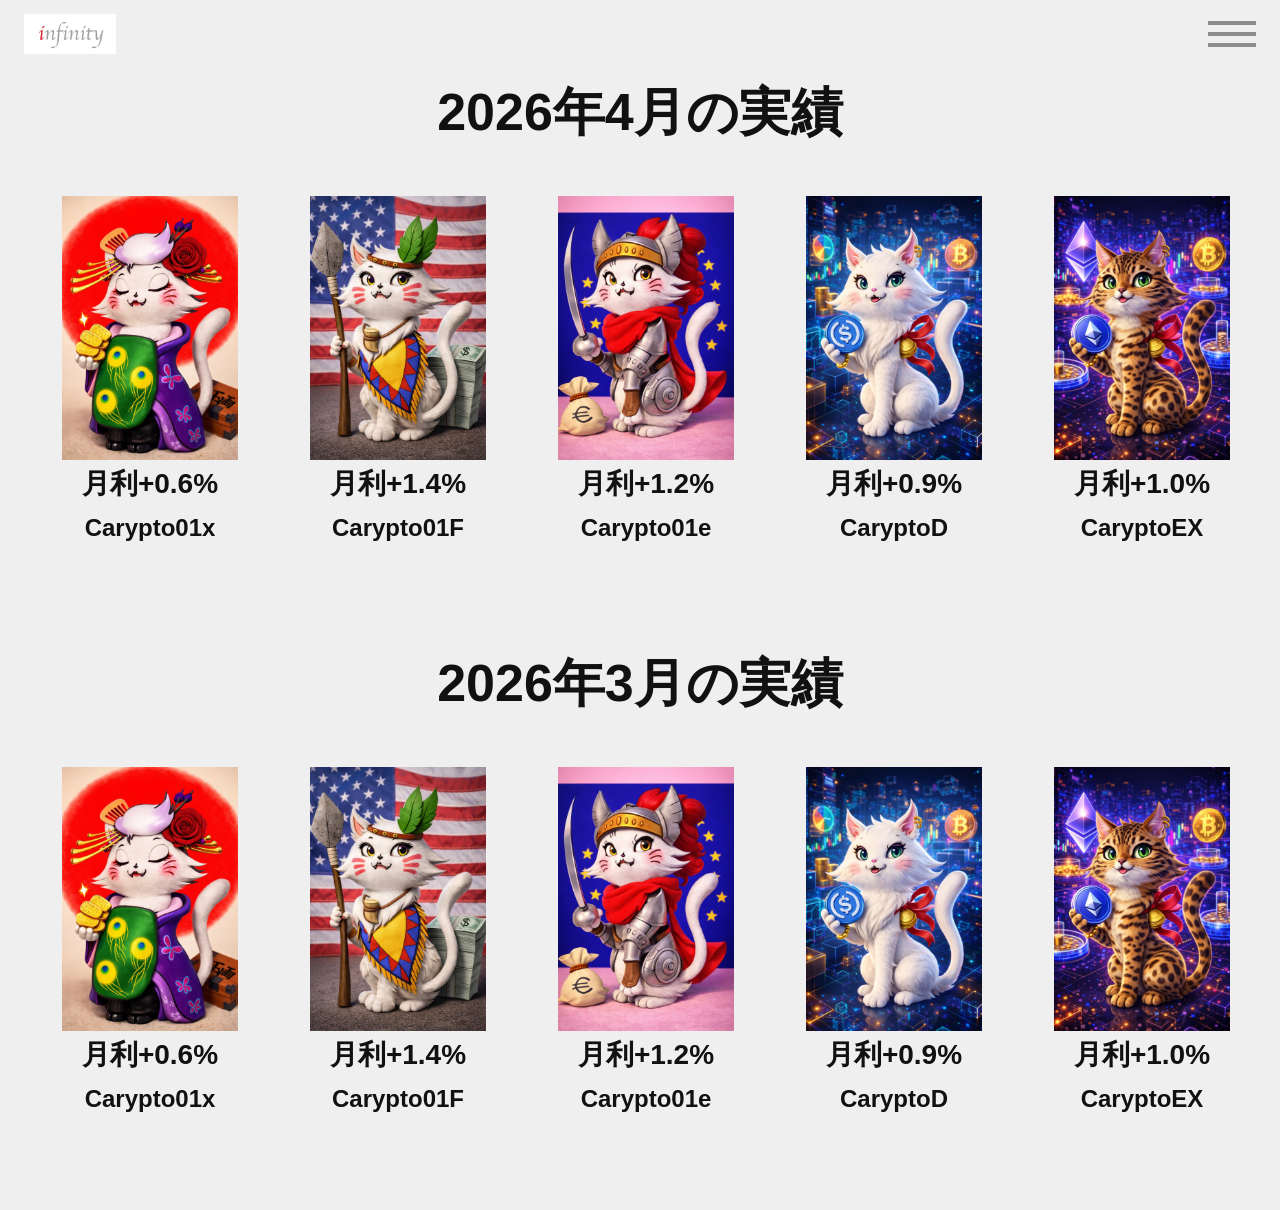
==== commit 4d2d5040: "update page" ====
--- a/carypto.html
+++ b/carypto.html
@@ -105,6 +105,12 @@
         <p class="carypto-type">CaryptoEX</p>
       </article>
 
+      <article class="carypto-card">
+        <img src="images/carypto-item-1.jpg" alt="WBTC WETH">
+        <p class="carypto-rate">月利+0.6%</p>
+        <p class="carypto-type">Carypto01x</p>
+      </article>
+
     </div>
 
   </div>
@@ -176,6 +182,12 @@
         <img src="images/carypto-item-5.jpg" alt="WBTC WETH">
         <p class="carypto-rate">月利+1.0%</p>
         <p class="carypto-type">CaryptoEX</p>
+      </article>
+
+      <article class="carypto-card">
+        <img src="images/carypto-item-1.jpg" alt="WBTC WETH">
+        <p class="carypto-rate">月利+0.6%</p>
+        <p class="carypto-type">Carypto01x</p>
       </article>
 
     </div>
--- a/css/style.css
+++ b/css/style.css
@@ -1030,24 +1030,6 @@
  
    
- / *   T O P �Qn0�[>~  * / - 
- . t o p - p a g e   . c a r y p t o - m o n t h   { - 
-     p a d d i n g :   7 0 p x   2 4 p x ; - 
-     m a r g i n - b o t t o m :   0 ; - 
- } - 
- - 
- . t o p - p a g e   . c a r y p t o - m o n t h - t i t l e   { - 
-     f o n t - s i z e :   3 2 p x ; - 
- } - 
    
  / *   = = = = = = = = = = = = = = = = = = = = = = = @@ -1078,7 +1060,7 @@
  
    
-     m a r g i n :   1 0 0 p x   a u t o   0 ; +     m a r g i n :   1 0 0 p x   a u t o   6 0 p x ;   
    
@@ -1176,7 +1158,9 @@
  
      . r e s u l t s - b a n n e r   {   
-         p a d d i n g :   2 4 p x   1 6 p x ; +         m a r g i n :   5 0 p x   a u t o   3 0 p x ; + 
+         p a d d i n g :   2 0 p x   1 6 p x ;   
      }   
@@ -1302,770 +1286,778 @@
  
  . c a r y p t o - m o n t h - t i t l e   {   
+     f o n t - s i z e :   5 2 p x ; + 
+     f o n t - w e i g h t :   7 0 0 ; + 
+     t e x t - a l i g n :   c e n t e r ; + 
+     m a r g i n - b o t t o m :   4 0 p x ; + 
+     c o l o r :   # 1 1 1 ; + 
+ } + 
+ + 
+ . c a r y p t o - s l i d e r   { + 
+     w i d t h :   1 2 0 0 p x ; + 
+     m a r g i n :   0   a u t o ; + 
+ + 
+     o v e r f l o w :   h i d d e n ; + 
+ } + 
+ + 
+ . c a r y p t o - t r a c k   { + 
+     d i s p l a y :   f l e x ; + 
+     g a p :   2 8 p x ; + 
+ + 
+     t r a n s i t i o n :   t r a n s f o r m   0 . 7 s   e a s e ; + 
+ } + 
+ + 
+ . c a r y p t o - c a r d   { + 
+     f l e x :   0   0   2 2 0 p x ; + 
+     t e x t - a l i g n :   c e n t e r ; + 
+ } + 
+ + 
+ . c a r y p t o - c a r d   i m g   { + 
+     w i d t h :   8 0 % ; + 
+     d i s p l a y :   b l o c k ; + 
+     m a r g i n :   0   a u t o ; + 
+ } + 
+ + 
+ . c a r y p t o - r a t e   { + 
+     f o n t - s i z e :   2 8 p x ; + 
+     f o n t - w e i g h t :   7 0 0 ; + 
+     c o l o r :   # 1 1 1 ; + 
+ } + 
+ + 
+ . c a r y p t o - t y p e   { + 
+     f o n t - s i z e :   2 4 p x ; + 
+     f o n t - w e i g h t :   7 0 0 ; + 
+     c o l o r :   # 1 1 1 ; + 
+     w o r d - b r e a k :   b r e a k - w o r d ; + 
+ } + 
+ + 
+ @ m e d i a   s c r e e n   a n d   ( m a x - w i d t h :   7 6 8 p x )   { + 
+ + 
+     . c a r y p t o - m o n t h - t i t l e   { + 
+         f o n t - s i z e :   2 6 p x ; + 
+         m a r g i n - b o t t o m :   2 0 p x ; + 
+     } + 
+ + 
+     . c a r y p t o - s l i d e r   { + 
+         w i d t h :   9 0 % ; + 
+     } + 
+ + 
+     . c a r y p t o - t r a c k   { + 
+         g a p :   1 4 p x ; + 
+     } + 
+ + 
+     . c a r y p t o - c a r d   { + 
+         f l e x :   0   0   1 1 0 p x ; + 
+     } + 
+ + 
+     . c a r y p t o - r a t e   { + 
+         f o n t - s i z e :   1 4 p x ; + 
+     } + 
+ + 
+     . c a r y p t o - t y p e   { + 
+         f o n t - s i z e :   1 2 p x ; + 
+     } + 
+ + 
+ } + 
+ + 
+ / *   = = = = = = = = = = = = = = = = = = = = = = = = = + 
+       C o m p a n y   P a g e + 
+ = = = = = = = = = = = = = = = = = = = = = = = = =   * / + 
+ + 
+ . c o m p a n y - m a i n   { + 
+     p a d d i n g :   2 0 p x   0   8 0 p x ; + 
+ } + 
+ + 
+ . c o m p a n y - c o n t a i n e r   { + 
+     m a x - w i d t h :   9 8 0 p x ; + 
+     m a r g i n :   0   a u t o ; + 
+     p a d d i n g :   0   2 4 p x ; + 
+ } + 
+ + 
+ . c o m p a n y - s e c t i o n   { + 
+     m a r g i n - b o t t o m :   8 0 p x ; + 
+ } + 
+ + 
+ . c o m p a n y - s e c t i o n - l i n e   { + 
+     b o r d e r - t o p :   2 p x   s o l i d   # 4 a 4 a 4 a ; + 
+     m a r g i n - b o t t o m :   2 8 p x ; + 
+ } + 
+ + 
+ . c o m p a n y - e n - t i t l e   { + 
+     f o n t - f a m i l y :   " T i m e s   N e w   R o m a n " ,   T i m e s ,   s e r i f ; + 
+     f o n t - s i z e :   1 1 0 p x ; + 
+     f o n t - w e i g h t :   4 0 0 ; + 
+     l i n e - h e i g h t :   1 ; + 
+     m a r g i n - b o t t o m :   9 0 p x ; + 
+     c o l o r :   # 2 f 2 f 2 f ; + 
+ } + 
+ + 
+ . c o m p a n y - m e s s a g e - t i t l e   { + 
      f o n t - s i z e :   6 2 p x ;   
+     f o n t - w e i g h t :   4 0 0 ; + 
+     l i n e - h e i g h t :   1 . 9 ; + 
+     m a r g i n - b o t t o m :   1 1 0 p x ; + 
+     c o l o r :   # 2 f 2 f 2 f ; + 
+ } + 
+ + 
+ . c o m p a n y - m e s s a g e - t e x t   p   { + 
+     f o n t - s i z e :   2 8 p x ; + 
+     l i n e - h e i g h t :   2 ; + 
+     m a r g i n - b o t t o m :   1 2 p x ; + 
+     c o l o r :   # 3 a 3 a 3 a ; + 
+ } + 
+ + 
+ . m e s s a g e - i m a g e   { + 
+     m a r g i n - t o p :   4 0 p x ; + 
+     t e x t - a l i g n :   c e n t e r ; + 
+ } + 
+ + 
+ . m e s s a g e - i m a g e   i m g   { + 
+     w i d t h :   1 0 0 % ; + 
+     m a x - w i d t h :   6 0 0 p x ; + 
+     m a r g i n :   0   a u t o ; + 
+ } + 
+ + 
+ . c o m p a n y - p r o f i l e - s e c t i o n   . c o m p a n y - e n - t i t l e   { + 
+     m a r g i n - b o t t o m :   6 0 p x ; + 
+ } + 
+ + 
+ . c o m p a n y - p r o f i l e - t a b l e   { + 
+     b o r d e r - t o p :   2 p x   s o l i d   # 8 a 8 a 8 a ; + 
+ } + 
+ + 
+ . c o m p a n y - r o w   { + 
+     d i s p l a y :   g r i d ; + 
+     g r i d - t e m p l a t e - c o l u m n s :   2 6 0 p x   1 f r ; + 
+     g a p :   2 4 p x ; + 
+     p a d d i n g :   5 4 p x   0 ; + 
+     b o r d e r - b o t t o m :   2 p x   s o l i d   # 8 a 8 a 8 a ; + 
+ } + 
+ + 
+ . c o m p a n y - l a b e l   { + 
+     f o n t - s i z e :   3 0 p x ; + 
+     l i n e - h e i g h t :   1 . 8 ; + 
+     p a d d i n g - l e f t :   7 0 p x ; + 
+ } + 
+ + 
+ . c o m p a n y - v a l u e   { + 
+     f o n t - s i z e :   3 0 p x ; + 
+     l i n e - h e i g h t :   1 . 9 ; + 
+     p a d d i n g - r i g h t :   2 0 p x ; + 
+     w o r d - b r e a k :   b r e a k - w o r d ; + 
+ } + 
+ + 
+ / *   = = = = = = = = = = = = = = = = = = = = = = = = = + 
+       C o n t a c t   P a g e + 
+ = = = = = = = = = = = = = = = = = = = = = = = = =   * / + 
+ + 
+ . c o n t a c t - m a i n   { + 
+     p a d d i n g :   1 0 p x   0   8 0 p x ; + 
+ } + 
+ + 
+ . c o n t a c t - c o n t a i n e r   { + 
+     m a x - w i d t h :   9 0 0 p x ; + 
+     m a r g i n :   0   a u t o ; + 
+     p a d d i n g :   2 0 p x   2 4 p x   6 0 p x ; + 
+ } + 
+ + 
+ . c o n t a c t - l e a d   { + 
+     f o n t - s i z e :   2 2 p x ; + 
+     l i n e - h e i g h t :   1 . 9 ; + 
+     m a r g i n - b o t t o m :   4 8 p x ; + 
+ } + 
+ + 
+ . c o n t a c t - f o r m   { + 
+     d i s p l a y :   f l e x ; + 
+     f l e x - d i r e c t i o n :   c o l u m n ; + 
+     g a p :   2 6 p x ; + 
+ } + 
+ + 
+ . f o r m - g r o u p   l a b e l   { + 
+     f o n t - s i z e :   2 0 p x ; + 
+     d i s p l a y :   b l o c k ; + 
+     m a r g i n - b o t t o m :   1 0 p x ; + 
+ } + 
+ + 
+ . r e q u i r e d   { + 
+     d i s p l a y :   i n l i n e - b l o c k ; + 
+     b a c k g r o u n d :   # 8 f 2 b 2 b ; + 
+     c o l o r :   # f f f ; + 
+     p a d d i n g :   4 p x   1 0 p x ; + 
+     f o n t - s i z e :   1 4 p x ; + 
+     m a r g i n - r i g h t :   8 p x ; + 
+     b o r d e r - r a d i u s :   6 p x ; + 
+ } + 
+ + 
+ . c o n t a c t - f o r m   i n p u t , + 
+ . c o n t a c t - f o r m   t e x t a r e a   { + 
+     w i d t h :   1 0 0 % ; + 
+     p a d d i n g :   1 6 p x ; + 
+     f o n t - s i z e :   1 8 p x ; + 
+     b o r d e r :   n o n e ; + 
+     b o r d e r - r a d i u s :   1 0 p x ; + 
+     b a c k g r o u n d :   # f 7 f 7 f 7 ; + 
+     c o l o r :   # 3 3 3 ; + 
+     o u t l i n e :   n o n e ; + 
+ } + 
+ + 
+ . c o n t a c t - f o r m   t e x t a r e a   { + 
+     r e s i z e :   v e r t i c a l ; + 
+     m i n - h e i g h t :   2 2 0 p x ; + 
+ } + 
+ + 
+ . h a l f   { + 
+     w i d t h :   4 0 %   ! i m p o r t a n t ; + 
+ } + 
+ + 
+ . p r i v a c y - t e x t   { + 
+     f o n t - s i z e :   1 6 p x ; + 
+     l i n e - h e i g h t :   1 . 8 ; + 
+     m a r g i n :   1 0 p x   0   1 4 p x ; + 
+     c o l o r :   # 4 4 4 ; + 
+ } + 
+ + 
+ . c h e c k b o x   { + 
+     d i s p l a y :   f l e x   ! i m p o r t a n t ; + 
+     a l i g n - i t e m s :   c e n t e r ; + 
+     g a p :   1 0 p x ; + 
+     f o n t - s i z e :   1 8 p x   ! i m p o r t a n t ; + 
+ } + 
+ + 
+ . c h e c k b o x   i n p u t [ t y p e = " c h e c k b o x " ]   { + 
+     w i d t h :   2 8 p x ; + 
+     h e i g h t :   2 8 p x ; + 
+     m a r g i n :   0 ; + 
+     a c c e n t - c o l o r :   # 8 f 2 b 2 b ; + 
+     f l e x :   0   0   a u t o ; + 
+ } + 
+ + 
+ . f o r m - s u b m i t   { + 
+     m a r g i n - t o p :   2 0 p x ; + 
+ } + 
+ + 
+ . f o r m - s u b m i t   b u t t o n   { + 
+     w i d t h :   1 0 0 % ; + 
+     p a d d i n g :   2 0 p x ; + 
+     f o n t - s i z e :   2 2 p x ; + 
+     b a c k g r o u n d :   # 8 f 2 b 2 b ; + 
+     c o l o r :   # f f f ; + 
+     b o r d e r :   n o n e ; + 
+     c u r s o r :   p o i n t e r ; + 
+     b o r d e r - r a d i u s :   0 ; + 
+ } + 
+ + 
+ . p r i v a c y - s e c t i o n   { + 
+     m a r g i n - t o p :   6 0 p x ; + 
+     p a d d i n g - t o p :   4 0 p x ; + 
+     b o r d e r - t o p :   1 p x   s o l i d   # b d b d b d ; + 
+ } + 
+ + 
+ . p r i v a c y - s e c t i o n   h 2   { + 
+     f o n t - s i z e :   2 8 p x ; + 
+     m a r g i n - b o t t o m :   2 0 p x ; + 
+ } + 
+ + 
+ . p r i v a c y - b o x   { + 
+     b a c k g r o u n d :   # e a e a e a ; + 
+     p a d d i n g :   2 0 p x ; + 
+     b o r d e r - r a d i u s :   1 0 p x ; + 
+     m a x - h e i g h t :   2 6 0 p x ; + 
+     o v e r f l o w - y :   a u t o ; + 
+     f o n t - s i z e :   1 6 p x ; + 
+     l i n e - h e i g h t :   1 . 8 ; + 
+ } + 
+ + 
+ / *   = = = = = = = = = = = = = = = = = = = = = = = = = + 
+       L a w   P a g e + 
+ = = = = = = = = = = = = = = = = = = = = = = = = =   * / + 
+ + 
+ . l a w - m a i n   { + 
+     p a d d i n g :   1 0 p x   0   8 0 p x ; + 
+ } + 
+ + 
+ . l a w - c o n t a i n e r   { + 
+     m a x - w i d t h :   9 8 0 p x ; + 
+     m a r g i n :   0   a u t o ; + 
+     p a d d i n g :   0   2 4 p x ; + 
+ } + 
+ + 
+ . l a w - t i t l e   { + 
+     f o n t - s i z e :   4 0 p x ; + 
      f o n t - w e i g h t :   7 0 0 ;   
+     l i n e - h e i g h t :   1 . 4 ; + 
+     m a r g i n :   2 4 p x   0   5 6 p x ; + 
+     c o l o r :   # 3 3 3 ; + 
+ } + 
+ + 
+ . l a w - b l o c k   { + 
+     m a r g i n - b o t t o m :   4 4 p x ; + 
+ } + 
+ + 
+ . l a w - l a b e l   { + 
+     b a c k g r o u n d :   # e f e f e f ; + 
+     b o r d e r - t o p :   1 p x   s o l i d   # c f c f c f ; + 
+     b o r d e r - b o t t o m :   1 p x   s o l i d   # c f c f c f ; + 
      t e x t - a l i g n :   c e n t e r ;   
-     m a r g i n - b o t t o m :   4 0 p x ; - 
-     c o l o r :   # 1 1 1 ; - 
- } - 
- - 
- . c a r y p t o - s l i d e r   { - 
-     w i d t h :   1 2 0 0 p x ; +     f o n t - s i z e :   2 8 p x ; + 
+     c o l o r :   # 4 4 4 ; + 
+     p a d d i n g :   4 2 p x   2 0 p x ; + 
+     m a r g i n - b o t t o m :   2 8 p x ; + 
+ } + 
+ + 
+ . l a w - v a l u e   { + 
+     f o n t - s i z e :   2 8 p x ; + 
+     l i n e - h e i g h t :   1 . 9 ; + 
+     c o l o r :   # 3 3 3 ; + 
+     p a d d i n g :   0   3 8 p x ; + 
+     w o r d - b r e a k :   b r e a k - w o r d ; + 
+ } + 
+ + 
+ . l a w - v a l u e   p   { + 
+     m a r g i n - b o t t o m :   1 4 p x ; + 
+ } + 
+ + 
+ . l a w - c o n t a c t - l i n k   { + 
+     c o l o r :   # 3 3 3 ; + 
+     t e x t - d e c o r a t i o n :   u n d e r l i n e ; + 
+     t e x t - u n d e r l i n e - o f f s e t :   6 p x ; + 
+ } + 
+ + 
+ / *   = = = = = = = = = = = = = = = = = = = = = = = = = + 
+       N e w s   P a g e + 
+ = = = = = = = = = = = = = = = = = = = = = = = = =   * / + 
+ + 
+ . n e w s - m a i n   { + 
+     p a d d i n g :   2 0 p x   0   8 0 p x ; + 
+ } + 
+ + 
+ . n e w s - c o n t a i n e r   { + 
+     m a x - w i d t h :   9 0 0 p x ;   
      m a r g i n :   0   a u t o ;   
- - 
-     o v e r f l o w :   h i d d e n ; - 
- } - 
- - 
- . c a r y p t o - t r a c k   { +     p a d d i n g :   0   2 4 p x ; + 
+ } + 
+ + 
+ . n e w s - t i t l e   { + 
+     f o n t - s i z e :   4 0 p x ; + 
+     f o n t - w e i g h t :   7 0 0 ; + 
+     m a r g i n :   2 4 p x   0   4 8 p x ; + 
+     t e x t - a l i g n :   c e n t e r ; + 
+ } + 
+ + 
+ . n e w s - l i s t   {   
      d i s p l a y :   f l e x ;   
-     g a p :   2 8 p x ; - 
- - 
-     t r a n s i t i o n :   t r a n s f o r m   0 . 7 s   e a s e ; - 
- } - 
- - 
- . c a r y p t o - c a r d   { - 
-     f l e x :   0   0   2 2 0 p x ; - 
-     t e x t - a l i g n :   c e n t e r ; - 
- } - 
- - 
- . c a r y p t o - c a r d   i m g   { - 
-     w i d t h :   8 0 % ; - 
-     d i s p l a y :   b l o c k ; - 
-     m a r g i n :   0   a u t o ; - 
- } - 
- - 
- . c a r y p t o - r a t e   { - 
-     f o n t - s i z e :   3 0 p x ; - 
-     f o n t - w e i g h t :   7 0 0 ; - 
-     m a r g i n - b o t t o m :   0 p x ; - 
-     c o l o r :   # 1 1 1 ; - 
- } - 
- - 
- . c a r y p t o - t y p e   { - 
-     f o n t - s i z e :   2 8 p x ; - 
-     f o n t - w e i g h t :   7 0 0 ; - 
-     c o l o r :   # 1 1 1 ; - 
-     w o r d - b r e a k :   b r e a k - w o r d ; - 
- } - 
- - 
- @ m e d i a   s c r e e n   a n d   ( m a x - w i d t h :   7 6 8 p x )   { - 
- - 
-     . c a r y p t o - m o n t h - t i t l e   { - 
-         f o n t - s i z e :   3 2 p x ; - 
-     } - 
- - 
-     . c a r y p t o - c a r d   { - 
-         f l e x :   0   0   1 1 0 p x ; - 
-     } - 
- - 
-     . c a r y p t o - c a r d   i m g   { - 
-         w i d t h :   4 0 % ; - 
-     } - 
- - 
-     . c a r y p t o - r a t e   { - 
-         f o n t - s i z e :   1 6 p x ; - 
-     } - 
- - 
-     . c a r y p t o - t y p e   { - 
-         f o n t - s i z e :   1 4 p x ; - 
-     } - 
- - 
- } - 
- - 
- / *   = = = = = = = = = = = = = = = = = = = = = = = = = - 
-       C o m p a n y   P a g e - 
- = = = = = = = = = = = = = = = = = = = = = = = = =   * / - 
- - 
- . c o m p a n y - m a i n   { - 
-     p a d d i n g :   2 0 p x   0   8 0 p x ; - 
- } - 
- - 
- . c o m p a n y - c o n t a i n e r   { - 
-     m a x - w i d t h :   9 8 0 p x ; - 
-     m a r g i n :   0   a u t o ; - 
-     p a d d i n g :   0   2 4 p x ; - 
- } - 
- - 
- . c o m p a n y - s e c t i o n   { - 
-     m a r g i n - b o t t o m :   8 0 p x ; - 
- } - 
- - 
- . c o m p a n y - s e c t i o n - l i n e   { - 
-     b o r d e r - t o p :   2 p x   s o l i d   # 4 a 4 a 4 a ; - 
-     m a r g i n - b o t t o m :   2 8 p x ; - 
- } - 
- - 
- . c o m p a n y - e n - t i t l e   { - 
-     f o n t - f a m i l y :   " T i m e s   N e w   R o m a n " ,   T i m e s ,   s e r i f ; - 
-     f o n t - s i z e :   1 1 0 p x ; - 
-     f o n t - w e i g h t :   4 0 0 ; - 
-     l i n e - h e i g h t :   1 ; - 
-     m a r g i n - b o t t o m :   9 0 p x ; - 
-     c o l o r :   # 2 f 2 f 2 f ; - 
- } - 
- - 
- . c o m p a n y - m e s s a g e - t i t l e   { - 
-     f o n t - s i z e :   6 2 p x ; - 
-     f o n t - w e i g h t :   4 0 0 ; - 
-     l i n e - h e i g h t :   1 . 9 ; - 
-     m a r g i n - b o t t o m :   1 1 0 p x ; - 
-     c o l o r :   # 2 f 2 f 2 f ; - 
- } - 
- - 
- . c o m p a n y - m e s s a g e - t e x t   p   { - 
-     f o n t - s i z e :   2 8 p x ; - 
-     l i n e - h e i g h t :   2 ; - 
-     m a r g i n - b o t t o m :   1 2 p x ; - 
-     c o l o r :   # 3 a 3 a 3 a ; - 
- } - 
- - 
- . m e s s a g e - i m a g e   { - 
-     m a r g i n - t o p :   4 0 p x ; - 
-     t e x t - a l i g n :   c e n t e r ; - 
- } - 
- - 
- . m e s s a g e - i m a g e   i m g   { - 
-     w i d t h :   1 0 0 % ; - 
-     m a x - w i d t h :   6 0 0 p x ; - 
-     m a r g i n :   0   a u t o ; - 
- } - 
- - 
- . c o m p a n y - p r o f i l e - s e c t i o n   . c o m p a n y - e n - t i t l e   { - 
-     m a r g i n - b o t t o m :   6 0 p x ; - 
- } - 
- - 
- . c o m p a n y - p r o f i l e - t a b l e   { - 
-     b o r d e r - t o p :   2 p x   s o l i d   # 8 a 8 a 8 a ; - 
- } - 
- - 
- . c o m p a n y - r o w   { - 
-     d i s p l a y :   g r i d ; - 
-     g r i d - t e m p l a t e - c o l u m n s :   2 6 0 p x   1 f r ; +     f l e x - d i r e c t i o n :   c o l u m n ;   
      g a p :   2 4 p x ;   
-     p a d d i n g :   5 4 p x   0 ; - 
-     b o r d e r - b o t t o m :   2 p x   s o l i d   # 8 a 8 a 8 a ; - 
- } - 
- - 
- . c o m p a n y - l a b e l   { - 
-     f o n t - s i z e :   3 0 p x ; + } + 
+ + 
+ . n e w s - i t e m   { + 
+     b a c k g r o u n d :   # f f f ; + 
+     p a d d i n g :   2 4 p x ; + 
+     b o r d e r - r a d i u s :   1 2 p x ; + 
+     b o r d e r :   1 p x   s o l i d   # d d d ; + 
+ } + 
+ + 
+ . n e w s - d a t e   { + 
+     f o n t - s i z e :   1 4 p x ; + 
+     c o l o r :   # 2 f 6 f e d ; + 
+     f o n t - w e i g h t :   b o l d ; + 
+     m a r g i n - b o t t o m :   8 p x ; + 
+ } + 
+ + 
+ . n e w s - i t e m   h 3   { + 
+     f o n t - s i z e :   2 0 p x ; + 
+     m a r g i n - b o t t o m :   1 0 p x ; + 
+ } + 
+ + 
+ . n e w s - i t e m   p   { + 
+     f o n t - s i z e :   1 6 p x ;   
      l i n e - h e i g h t :   1 . 8 ;   
-     p a d d i n g - l e f t :   7 0 p x ; - 
- } - 
- - 
- . c o m p a n y - v a l u e   { - 
-     f o n t - s i z e :   3 0 p x ; - 
-     l i n e - h e i g h t :   1 . 9 ; - 
-     p a d d i n g - r i g h t :   2 0 p x ; - 
-     w o r d - b r e a k :   b r e a k - w o r d ; - 
- } - 
- - 
- / *   = = = = = = = = = = = = = = = = = = = = = = = = = - 
-       C o n t a c t   P a g e - 
- = = = = = = = = = = = = = = = = = = = = = = = = =   * / - 
- - 
- . c o n t a c t - m a i n   { - 
-     p a d d i n g :   1 0 p x   0   8 0 p x ; - 
- } - 
- - 
- . c o n t a c t - c o n t a i n e r   { - 
-     m a x - w i d t h :   9 0 0 p x ; - 
-     m a r g i n :   0   a u t o ; - 
-     p a d d i n g :   2 0 p x   2 4 p x   6 0 p x ; - 
- } - 
- - 
- . c o n t a c t - l e a d   { - 
-     f o n t - s i z e :   2 2 p x ; - 
-     l i n e - h e i g h t :   1 . 9 ; - 
-     m a r g i n - b o t t o m :   4 8 p x ; - 
- } - 
- - 
- . c o n t a c t - f o r m   { - 
-     d i s p l a y :   f l e x ; - 
-     f l e x - d i r e c t i o n :   c o l u m n ; - 
-     g a p :   2 6 p x ; - 
- } - 
- - 
- . f o r m - g r o u p   l a b e l   { - 
-     f o n t - s i z e :   2 0 p x ; - 
-     d i s p l a y :   b l o c k ; - 
-     m a r g i n - b o t t o m :   1 0 p x ; - 
- } - 
- - 
- . r e q u i r e d   { - 
-     d i s p l a y :   i n l i n e - b l o c k ; - 
-     b a c k g r o u n d :   # 8 f 2 b 2 b ; - 
-     c o l o r :   # f f f ; - 
-     p a d d i n g :   4 p x   1 0 p x ; - 
-     f o n t - s i z e :   1 4 p x ; - 
-     m a r g i n - r i g h t :   8 p x ; - 
-     b o r d e r - r a d i u s :   6 p x ; - 
- } - 
- - 
- . c o n t a c t - f o r m   i n p u t , - 
- . c o n t a c t - f o r m   t e x t a r e a   { - 
-     w i d t h :   1 0 0 % ; - 
-     p a d d i n g :   1 6 p x ; - 
-     f o n t - s i z e :   1 8 p x ; - 
-     b o r d e r :   n o n e ; - 
-     b o r d e r - r a d i u s :   1 0 p x ; - 
-     b a c k g r o u n d :   # f 7 f 7 f 7 ; - 
-     c o l o r :   # 3 3 3 ; - 
-     o u t l i n e :   n o n e ; - 
- } - 
- - 
- . c o n t a c t - f o r m   t e x t a r e a   { - 
-     r e s i z e :   v e r t i c a l ; - 
-     m i n - h e i g h t :   2 2 0 p x ; - 
- } - 
- - 
- . h a l f   { - 
-     w i d t h :   4 0 %   ! i m p o r t a n t ; - 
- } - 
- - 
- . p r i v a c y - t e x t   { - 
-     f o n t - s i z e :   1 6 p x ; - 
-     l i n e - h e i g h t :   1 . 8 ; - 
-     m a r g i n :   1 0 p x   0   1 4 p x ; - 
-     c o l o r :   # 4 4 4 ; - 
- } - 
- - 
- . c h e c k b o x   { - 
-     d i s p l a y :   f l e x   ! i m p o r t a n t ; - 
-     a l i g n - i t e m s :   c e n t e r ; - 
-     g a p :   1 0 p x ; - 
-     f o n t - s i z e :   1 8 p x   ! i m p o r t a n t ; - 
- } - 
- - 
- . c h e c k b o x   i n p u t [ t y p e = " c h e c k b o x " ]   { - 
-     w i d t h :   2 8 p x ; - 
-     h e i g h t :   2 8 p x ; - 
-     m a r g i n :   0 ; - 
-     a c c e n t - c o l o r :   # 8 f 2 b 2 b ; - 
-     f l e x :   0   0   a u t o ; - 
- } - 
- - 
- . f o r m - s u b m i t   { - 
-     m a r g i n - t o p :   2 0 p x ; - 
- } - 
- - 
- . f o r m - s u b m i t   b u t t o n   { - 
-     w i d t h :   1 0 0 % ; - 
-     p a d d i n g :   2 0 p x ; - 
-     f o n t - s i z e :   2 2 p x ; - 
-     b a c k g r o u n d :   # 8 f 2 b 2 b ; - 
-     c o l o r :   # f f f ; - 
-     b o r d e r :   n o n e ; - 
-     c u r s o r :   p o i n t e r ; - 
-     b o r d e r - r a d i u s :   0 ; - 
- } - 
- - 
- . p r i v a c y - s e c t i o n   { - 
-     m a r g i n - t o p :   6 0 p x ; - 
-     p a d d i n g - t o p :   4 0 p x ; - 
-     b o r d e r - t o p :   1 p x   s o l i d   # b d b d b d ; - 
- } - 
- - 
- . p r i v a c y - s e c t i o n   h 2   { - 
-     f o n t - s i z e :   2 8 p x ; - 
-     m a r g i n - b o t t o m :   2 0 p x ; - 
- } - 
- - 
- . p r i v a c y - b o x   { - 
-     b a c k g r o u n d :   # e a e a e a ; - 
-     p a d d i n g :   2 0 p x ; - 
-     b o r d e r - r a d i u s :   1 0 p x ; - 
-     m a x - h e i g h t :   2 6 0 p x ; - 
-     o v e r f l o w - y :   a u t o ; - 
-     f o n t - s i z e :   1 6 p x ; - 
-     l i n e - h e i g h t :   1 . 8 ; - 
- } - 
- - 
- / *   = = = = = = = = = = = = = = = = = = = = = = = = = - 
-       L a w   P a g e - 
- = = = = = = = = = = = = = = = = = = = = = = = = =   * / - 
- - 
- . l a w - m a i n   { - 
-     p a d d i n g :   1 0 p x   0   8 0 p x ; - 
- } - 
- - 
- . l a w - c o n t a i n e r   { - 
-     m a x - w i d t h :   9 8 0 p x ; - 
-     m a r g i n :   0   a u t o ; - 
-     p a d d i n g :   0   2 4 p x ; - 
- } - 
- - 
- . l a w - t i t l e   { - 
-     f o n t - s i z e :   4 0 p x ; - 
-     f o n t - w e i g h t :   7 0 0 ; - 
-     l i n e - h e i g h t :   1 . 4 ; - 
-     m a r g i n :   2 4 p x   0   5 6 p x ; - 
-     c o l o r :   # 3 3 3 ; - 
- } - 
- - 
- . l a w - b l o c k   { - 
-     m a r g i n - b o t t o m :   4 4 p x ; - 
- } - 
- - 
- . l a w - l a b e l   { - 
-     b a c k g r o u n d :   # e f e f e f ; - 
-     b o r d e r - t o p :   1 p x   s o l i d   # c f c f c f ; - 
-     b o r d e r - b o t t o m :   1 p x   s o l i d   # c f c f c f ; - 
-     t e x t - a l i g n :   c e n t e r ; - 
-     f o n t - s i z e :   2 8 p x ; - 
-     c o l o r :   # 4 4 4 ; - 
-     p a d d i n g :   4 2 p x   2 0 p x ; - 
-     m a r g i n - b o t t o m :   2 8 p x ; - 
- } - 
- - 
- . l a w - v a l u e   { - 
-     f o n t - s i z e :   2 8 p x ; - 
-     l i n e - h e i g h t :   1 . 9 ; - 
-     c o l o r :   # 3 3 3 ; - 
-     p a d d i n g :   0   3 8 p x ; - 
-     w o r d - b r e a k :   b r e a k - w o r d ; - 
- } - 
- - 
- . l a w - v a l u e   p   { - 
-     m a r g i n - b o t t o m :   1 4 p x ; - 
- } - 
- - 
- . l a w - c o n t a c t - l i n k   { - 
-     c o l o r :   # 3 3 3 ; - 
-     t e x t - d e c o r a t i o n :   u n d e r l i n e ; - 
-     t e x t - u n d e r l i n e - o f f s e t :   6 p x ; - 
- } - 
- - 
- / *   = = = = = = = = = = = = = = = = = = = = = = = = = - 
-       N e w s   P a g e - 
- = = = = = = = = = = = = = = = = = = = = = = = = =   * / - 
- - 
- . n e w s - m a i n   { - 
-     p a d d i n g :   2 0 p x   0   8 0 p x ; - 
- } - 
- - 
- . n e w s - c o n t a i n e r   { - 
-     m a x - w i d t h :   9 0 0 p x ; - 
-     m a r g i n :   0   a u t o ; - 
-     p a d d i n g :   0   2 4 p x ; - 
- } - 
- - 
- . n e w s - t i t l e   { - 
-     f o n t - s i z e :   4 0 p x ; - 
-     f o n t - w e i g h t :   7 0 0 ; - 
-     m a r g i n :   2 4 p x   0   4 8 p x ; - 
-     t e x t - a l i g n :   c e n t e r ; - 
- } - 
- - 
- . n e w s - l i s t   { - 
-     d i s p l a y :   f l e x ; - 
-     f l e x - d i r e c t i o n :   c o l u m n ; - 
-     g a p :   2 4 p x ; - 
- } - 
- - 
- . n e w s - i t e m   { - 
-     b a c k g r o u n d :   # f f f ; - 
-     p a d d i n g :   2 4 p x ; - 
-     b o r d e r - r a d i u s :   1 2 p x ; - 
-     b o r d e r :   1 p x   s o l i d   # d d d ; - 
- } - 
- - 
- . n e w s - d a t e   { - 
-     f o n t - s i z e :   1 4 p x ; - 
-     c o l o r :   # 2 f 6 f e d ; - 
-     f o n t - w e i g h t :   b o l d ; - 
-     m a r g i n - b o t t o m :   8 p x ; - 
- } - 
- - 
- . n e w s - i t e m   h 3   { - 
-     f o n t - s i z e :   2 0 p x ; - 
-     m a r g i n - b o t t o m :   1 0 p x ; - 
- } - 
- - 
- . n e w s - i t e m   p   { - 
-     f o n t - s i z e :   1 6 p x ; - 
-     l i n e - h e i g h t :   1 . 8 ; - 
  }   
  
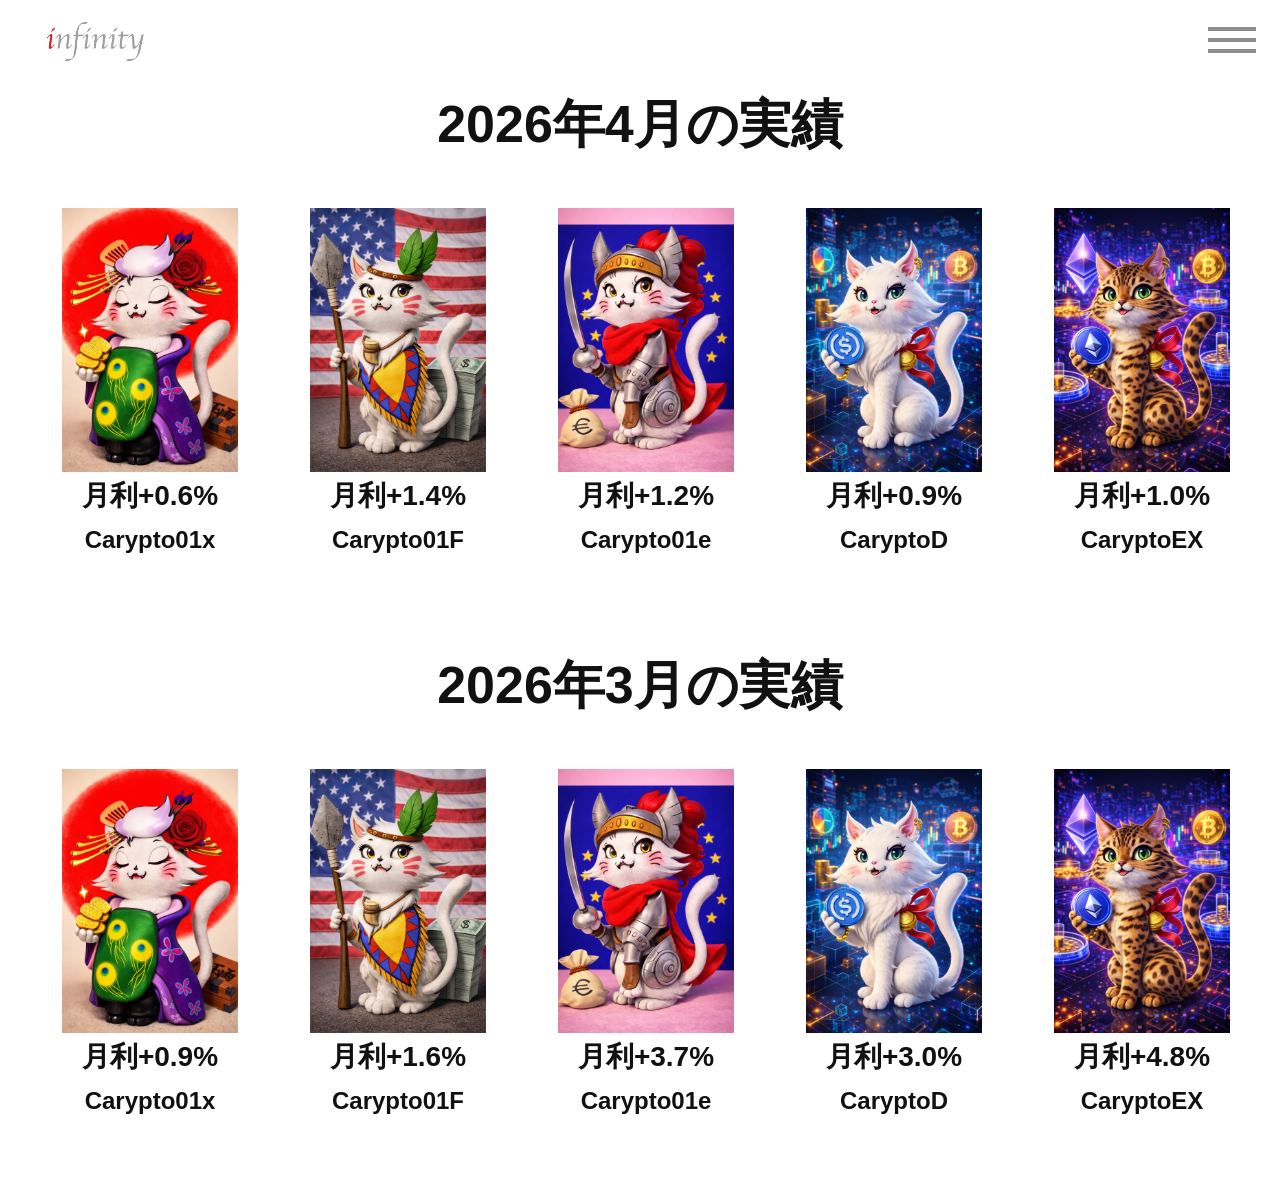
==== commit 46ac1811: "update page" ====
--- a/carypto.html
+++ b/carypto.html
@@ -125,62 +125,62 @@
 
       <article class="carypto-card">
         <img src="images/carypto-item-1.jpg" alt="WBTC WETH">
-        <p class="carypto-rate">月利+0.6%</p>
-        <p class="carypto-type">Carypto01x</p>
-      </article>
-
-      <article class="carypto-card">
-        <img src="images/carypto-item-2.jpg" alt="WETH USDC">
-        <p class="carypto-rate">月利+1.4%</p>
-        <p class="carypto-type">Carypto01F</p>
-      </article>
-
-      <article class="carypto-card">
-        <img src="images/carypto-item-3.jpg" alt="WBTC WETH">
-        <p class="carypto-rate">月利+1.2%</p>
-        <p class="carypto-type">Carypto01e</p>
-      </article>
-
-      <article class="carypto-card">
-        <img src="images/carypto-item-4.jpg" alt="WETH USDC">
-        <p class="carypto-rate">月利+0.9%</p>
-        <p class="carypto-type">CaryptoD</p>
-      </article>
-
-      <article class="carypto-card">
-        <img src="images/carypto-item-5.jpg" alt="WBTC WETH">
-        <p class="carypto-rate">月利+1.0%</p>
+        <p class="carypto-rate">月利+0.9%</p>
+        <p class="carypto-type">Carypto01x</p>
+      </article>
+
+      <article class="carypto-card">
+        <img src="images/carypto-item-2.jpg" alt="WETH USDC">
+        <p class="carypto-rate">月利+1.6%</p>
+        <p class="carypto-type">Carypto01F</p>
+      </article>
+
+      <article class="carypto-card">
+        <img src="images/carypto-item-3.jpg" alt="WBTC WETH">
+        <p class="carypto-rate">月利+3.7%</p>
+        <p class="carypto-type">Carypto01e</p>
+      </article>
+
+      <article class="carypto-card">
+        <img src="images/carypto-item-4.jpg" alt="WETH USDC">
+        <p class="carypto-rate">月利+3.0%</p>
+        <p class="carypto-type">CaryptoD</p>
+      </article>
+
+      <article class="carypto-card">
+        <img src="images/carypto-item-5.jpg" alt="WBTC WETH">
+        <p class="carypto-rate">月利+4.8%</p>
         <p class="carypto-type">CaryptoEX</p>
       </article>
 
 <!-- 最後に追加 -->
       <article class="carypto-card">
         <img src="images/carypto-item-1.jpg" alt="WBTC WETH">
-        <p class="carypto-rate">月利+0.6%</p>
-        <p class="carypto-type">Carypto01x</p>
-      </article>
-
-      <article class="carypto-card">
-        <img src="images/carypto-item-2.jpg" alt="WETH USDC">
-        <p class="carypto-rate">月利+1.4%</p>
-        <p class="carypto-type">Carypto01F</p>
-      </article>
-
-      <article class="carypto-card">
-        <img src="images/carypto-item-3.jpg" alt="WBTC WETH">
-        <p class="carypto-rate">月利+1.2%</p>
-        <p class="carypto-type">Carypto01e</p>
-      </article>
-
-      <article class="carypto-card">
-        <img src="images/carypto-item-4.jpg" alt="WETH USDC">
-        <p class="carypto-rate">月利+0.9%</p>
-        <p class="carypto-type">CaryptoD</p>
-      </article>
-
-      <article class="carypto-card">
-        <img src="images/carypto-item-5.jpg" alt="WBTC WETH">
-        <p class="carypto-rate">月利+1.0%</p>
+        <p class="carypto-rate">月利+0.9%</p>
+        <p class="carypto-type">Carypto01x</p>
+      </article>
+
+      <article class="carypto-card">
+        <img src="images/carypto-item-2.jpg" alt="WETH USDC">
+        <p class="carypto-rate">月利+1.6%</p>
+        <p class="carypto-type">Carypto01F</p>
+      </article>
+
+      <article class="carypto-card">
+        <img src="images/carypto-item-3.jpg" alt="WBTC WETH">
+        <p class="carypto-rate">月利+3.7%</p>
+        <p class="carypto-type">Carypto01e</p>
+      </article>
+
+      <article class="carypto-card">
+        <img src="images/carypto-item-4.jpg" alt="WETH USDC">
+        <p class="carypto-rate">月利+3.0%</p>
+        <p class="carypto-type">CaryptoD</p>
+      </article>
+
+      <article class="carypto-card">
+        <img src="images/carypto-item-5.jpg" alt="WBTC WETH">
+        <p class="carypto-rate">月利+4.8%</p>
         <p class="carypto-type">CaryptoEX</p>
       </article>
 
@@ -195,9 +195,6 @@
   </div>
 </section>
 
-
-    </div>
-  </main>
 
   <script src="js/main.js"></script>
 </body>
--- a/css/style.css
+++ b/css/style.css
@@ -28,6 +28,8 @@
  
      l i n e - h e i g h t :   1 . 7 ;   
+     p a d d i n g - t o p :   8 0 p x ; + 
  }   
  @@ -92,7 +94,7 @@
  
  . n e w s - p a g e   {   
-     b a c k g r o u n d :   # e f e f e f ; +     b a c k g r o u n d :   # f f f ;   
      c o l o r :   # 3 3 3 ;   
@@ -110,203 +112,221 @@
  
  . l a w - h e a d e r   {   
+     p o s i t i o n :   f i x e d ; + 
+     t o p :   0 ; + 
+     l e f t :   0 ; + 
+ + 
+     w i d t h :   1 0 0 % ; + 
+ + 
+     z - i n d e x :   9 9 9 9 ; + 
+ + 
+     b a c k g r o u n d :   # f f f ; + 
+ + 
+     b a c k d r o p - f i l t e r :   b l u r ( 1 0 p x ) ; + 
+ } + 
+ + 
+ . l a w - h e a d e r - i n n e r   { + 
+     w i d t h :   1 0 0 % ; + 
+     m a x - w i d t h :   n o n e ; + 
+     m a r g i n :   0 ; + 
+     p a d d i n g :   1 0 p x   2 4 p x ; + 
+     d i s p l a y :   f l e x ; + 
+     a l i g n - i t e m s :   c e n t e r ; + 
+     j u s t i f y - c o n t e n t :   s p a c e - b e t w e e n ; + 
+ } + 
+ + 
+ . l o g o   { + 
+     d i s p l a y :   f l e x ; + 
+     a l i g n - i t e m s :   c e n t e r ; + 
+     f l e x :   0   0   a u t o ; + 
+ } + 
+ + 
+ . l o g o   a   { + 
+     d i s p l a y :   f l e x ; + 
+     a l i g n - i t e m s :   c e n t e r ; + 
+ } + 
+ + 
+ . l o g o   i m g   { + 
+     h e i g h t :   6 0 p x ; + 
+     w i d t h :   a u t o ; + 
+     d i s p l a y :   b l o c k ; + 
+ } + 
+ + 
+ . l a w - m e n u - t o g g l e   { + 
+     b o r d e r :   n o n e ; + 
+     b a c k g r o u n d :   t r a n s p a r e n t ; + 
+     w i d t h :   4 8 p x ; + 
+     h e i g h t :   4 8 p x ; + 
+     p a d d i n g :   0 ; + 
+     c u r s o r :   p o i n t e r ; + 
+     d i s p l a y :   f l e x ; + 
+     f l e x - d i r e c t i o n :   c o l u m n ; + 
+     j u s t i f y - c o n t e n t :   c e n t e r ; + 
+     g a p :   7 p x ; + 
+     m a r g i n - l e f t :   a u t o ; + 
+     f l e x :   0   0   a u t o ; + 
+ } + 
+ + 
+ . l a w - m e n u - t o g g l e   s p a n   { + 
+     d i s p l a y :   b l o c k ; + 
+     w i d t h :   1 0 0 % ; + 
+     h e i g h t :   4 p x ; + 
+     b a c k g r o u n d :   # 8 d 8 d 8 d ; + 
+ } + 
+ + 
+ . l a w - n a v   { + 
+     d i s p l a y :   n o n e ; + 
+     p o s i t i o n :   a b s o l u t e ; + 
+     t o p :   7 0 p x ; + 
+     r i g h t :   2 4 p x ; + 
+     w i d t h :   2 8 0 p x ; + 
+     b a c k g r o u n d :   # f f f ; + 
+     b o r d e r :   1 p x   s o l i d   # d 8 d 8 d 8 ; + 
+     p a d d i n g :   1 6 p x ; + 
+     z - i n d e x :   2 0 0 ; + 
+     b o r d e r - r a d i u s :   8 p x ; + 
+ } + 
+ + 
+ . l a w - n a v . o p e n   { + 
+     d i s p l a y :   b l o c k ; + 
+ } + 
+ + 
+ . l a w - n a v   u l   { + 
+     l i s t - s t y l e :   n o n e ; + 
+     d i s p l a y :   f l e x ; + 
+     f l e x - d i r e c t i o n :   c o l u m n ; + 
+     g a p :   1 4 p x ; + 
+ } + 
+ + 
+ . l a w - n a v   a   { + 
+     c o l o r :   # 3 3 3 ; + 
+     f o n t - s i z e :   1 5 p x ; + 
+ } + 
+ + 
+ / *   = = = = = = = = = = = = = = = = = = = = = = = = = + 
+       T O P   P a g e + 
+ = = = = = = = = = = = = = = = = = = = = = = = = =   * / + 
+ + 
+ . t o p - p a g e   { + 
+     b a c k g r o u n d :   # f f f ; + 
+     c o l o r :   # 2 2 2 ; + 
+ } + 
+ + 
+ . t o p - h e r o - 1   { + 
+     b a c k g r o u n d - i m a g e :   u r l ( " . . / i m a g e s / t o p - m a i n - 1 . j p g " ) ; + 
+     b a c k g r o u n d - s i z e :   c o v e r ; + 
+     b a c k g r o u n d - p o s i t i o n :   c e n t e r ; + 
+     p a d d i n g :   1 2 0 p x   2 0 p x   8 0 p x ; + 
      p o s i t i o n :   r e l a t i v e ;   
-     b a c k g r o u n d :   t r a n s p a r e n t ; - 
-     z - i n d e x :   1 0 0 ; - 
- } - 
- - 
- . l a w - h e a d e r - i n n e r   { - 
-     w i d t h :   1 0 0 % ; - 
-     m a x - w i d t h :   n o n e ; - 
-     m a r g i n :   0 ; - 
-     p a d d i n g :   1 0 p x   2 4 p x ; - 
-     d i s p l a y :   f l e x ; - 
-     a l i g n - i t e m s :   c e n t e r ; - 
-     j u s t i f y - c o n t e n t :   s p a c e - b e t w e e n ; - 
- } - 
- - 
- . l o g o   { - 
-     d i s p l a y :   f l e x ; - 
-     a l i g n - i t e m s :   c e n t e r ; - 
-     f l e x :   0   0   a u t o ; - 
- } - 
- - 
- . l o g o   a   { - 
-     d i s p l a y :   f l e x ; - 
-     a l i g n - i t e m s :   c e n t e r ; - 
- } - 
- - 
- . l o g o   i m g   { - 
-     h e i g h t :   4 0 p x ; - 
-     w i d t h :   a u t o ; - 
-     d i s p l a y :   b l o c k ; - 
- } - 
- - 
- . l a w - m e n u - t o g g l e   { - 
-     b o r d e r :   n o n e ; - 
-     b a c k g r o u n d :   t r a n s p a r e n t ; - 
-     w i d t h :   4 8 p x ; - 
-     h e i g h t :   4 8 p x ; - 
-     p a d d i n g :   0 ; - 
-     c u r s o r :   p o i n t e r ; - 
-     d i s p l a y :   f l e x ; - 
-     f l e x - d i r e c t i o n :   c o l u m n ; - 
-     j u s t i f y - c o n t e n t :   c e n t e r ; - 
-     g a p :   7 p x ; - 
-     m a r g i n - l e f t :   a u t o ; - 
-     f l e x :   0   0   a u t o ; - 
- } - 
- - 
- . l a w - m e n u - t o g g l e   s p a n   { - 
-     d i s p l a y :   b l o c k ; - 
-     w i d t h :   1 0 0 % ; - 
-     h e i g h t :   4 p x ; - 
-     b a c k g r o u n d :   # 8 d 8 d 8 d ; - 
- } - 
- - 
- . l a w - n a v   { - 
-     d i s p l a y :   n o n e ; - 
-     p o s i t i o n :   a b s o l u t e ; - 
-     t o p :   7 0 p x ; - 
-     r i g h t :   2 4 p x ; - 
-     w i d t h :   2 8 0 p x ; - 
-     b a c k g r o u n d :   # f f f ; - 
-     b o r d e r :   1 p x   s o l i d   # d 8 d 8 d 8 ; - 
-     p a d d i n g :   1 6 p x ; - 
-     z - i n d e x :   2 0 0 ; - 
-     b o r d e r - r a d i u s :   8 p x ; - 
- } - 
- - 
- . l a w - n a v . a c t i v e   { - 
-     d i s p l a y :   b l o c k ; - 
- } - 
- - 
- . l a w - n a v   u l   { - 
-     l i s t - s t y l e :   n o n e ; - 
-     d i s p l a y :   f l e x ; - 
-     f l e x - d i r e c t i o n :   c o l u m n ; - 
-     g a p :   1 4 p x ; - 
- } - 
- - 
- . l a w - n a v   a   { - 
-     c o l o r :   # 3 3 3 ; - 
-     f o n t - s i z e :   1 5 p x ; - 
- } - 
- - 
- / *   = = = = = = = = = = = = = = = = = = = = = = = = = - 
-       T O P   P a g e - 
- = = = = = = = = = = = = = = = = = = = = = = = = =   * / - 
- - 
- . t o p - p a g e   { - 
-     b a c k g r o u n d :   # f f f ; - 
-     c o l o r :   # 2 2 2 ; - 
- } - 
- - 
- . t o p - h e r o - 1   { - 
-     b a c k g r o u n d - i m a g e :   u r l ( " . . / i m a g e s / t o p - m a i n - 1 . j p g " ) ; - 
-     b a c k g r o u n d - s i z e :   c o v e r ; - 
-     b a c k g r o u n d - p o s i t i o n :   c e n t e r ; - 
-     p a d d i n g :   1 2 0 p x   2 0 p x   8 0 p x ; - 
-     p o s i t i o n :   r e l a t i v e ; - 
      c o l o r :   # f f f ; + 
+     o v e r f l o w :   h i d d e n ;   
  }   
@@ -887,6 +907,34 @@
  
    
+ . s l i d e - u p   { + 
+     o p a c i t y :   0 ; + 
+     t r a n s f o r m :   t r a n s l a t e Y ( 8 0 p x ) ; + 
+ + 
+     t r a n s i t i o n : + 
+         o p a c i t y   1 s   e a s e , + 
+         t r a n s f o r m   1 s   e a s e ; + 
+ } + 
+ + 
+ . s l i d e - u p . s h o w   { + 
+     o p a c i t y :   1 ; + 
+     t r a n s f o r m :   t r a n s l a t e Y ( 0 ) ; + 
+ } + 
+ + 
  / *   
 N;u�P  * /   
@@ -926,6 +974,8 @@
  
      g a p :   2 0 p x ;   
+     o v e r f l o w :   h i d d e n ; + 
  }   
  @@ -966,6 +1016,62 @@
  
    
+ . s l i d e - r i g h t   { + 
+     o p a c i t y :   0 ; + 
+     t r a n s f o r m :   t r a n s l a t e X ( 2 0 0 p x ) ; + 
+ + 
+     t r a n s i t i o n : + 
+         o p a c i t y   2 s   e a s e , + 
+         t r a n s f o r m   2 s   e a s e ; + 
+ } + 
+ + 
+ . s l i d e - r i g h t . s h o w   { + 
+     o p a c i t y :   1 ; + 
+     t r a n s f o r m :   t r a n s l a t e X ( 0 ) ; + 
+ } + 
+ + 
+ . s l i d e - l e f t   { + 
+     o p a c i t y :   0 ; + 
+     t r a n s f o r m :   t r a n s l a t e X ( - 2 0 0 p x ) ; + 
+ + 
+     t r a n s i t i o n : + 
+         o p a c i t y   2 s   e a s e , + 
+         t r a n s f o r m   2 s   e a s e ; + 
+ } + 
+ + 
+ . s l i d e - l e f t . s h o w   { + 
+     o p a c i t y :   1 ; + 
+     t r a n s f o r m :   t r a n s l a t e X ( 0 ) ; + 
+ } + 
+ + 
  / *   �0�0�0  * /   
  @ m e d i a   ( m a x - w i d t h :   7 6 8 p x )   { @@ -1104,6 +1210,44 @@
  
    
+ . r e s u l t s - b a n n e r   { + 
+     b o r d e r :   2 p x   s o l i d   # 0 0 c f f f ; + 
+     a n i m a t i o n :   b o r d e r F l a s h   1 . 5 s   i n f i n i t e ; + 
+ } + 
+ + 
+ @ k e y f r a m e s   b o r d e r F l a s h   { + 
+     0 %   { + 
+         b o x - s h a d o w :   0   0   0   r g b a ( 0 ,   2 0 7 ,   2 5 5 ,   0 ) ; + 
+     } + 
+ + 
+     5 0 %   { + 
+         b o x - s h a d o w :   0   0   2 0 p x   r g b a ( 0 ,   2 0 7 ,   2 5 5 ,   0 . 9 ) ; + 
+     } + 
+ + 
+     1 0 0 %   { + 
+         b o x - s h a d o w :   0   0   0   r g b a ( 0 ,   2 0 7 ,   2 5 5 ,   0 ) ; + 
+     } + 
+ } + 
+ + 
  . r e s u l t s - b a n n e r : h o v e r   {   
      t r a n s f o r m :   t r a n s l a t e Y ( - 5 p x ) ; @@ -1186,11 +1330,309 @@
  
    
+ / *   = = = = = = = = = = = = = = = = = = = = = = = = = + 
+       S T R U C T U R E   S E C T I O N + 
+ = = = = = = = = = = = = = = = = = = = = = = = = =   * / + 
+ + 
+ . s t r u c t u r e - s e c t i o n   { + 
+ + 
+     w i d t h :   9 0 % ; + 
+     m a x - w i d t h :   1 2 0 0 p x ; + 
+ + 
+     m a r g i n :   1 0 0 p x   a u t o ; + 
+     t e x t - a l i g n :   c e n t e r ; + 
+ } + 
+ + 
+ . s t r u c t u r e - s e c t i o n   h 2   { + 
+ + 
+     f o n t - s i z e :   5 2 p x ; + 
+ + 
+     f o n t - w e i g h t :   7 0 0 ; + 
+ + 
+     c o l o r :   # 1 1 1 ; + 
+ + 
+     m a r g i n - b o t t o m :   2 p x ; + 
+ + 
+     l e t t e r - s p a c i n g :   0 . 0 5 e m ; + 
+ } + 
+ + 
+ . s t r u c t u r e - s u b   { + 
+ + 
+     f o n t - s i z e :   2 2 p x ; + 
+ + 
+     f o n t - w e i g h t :   b o l d ; + 
+ + 
+     c o l o r :   # 1 f 4 f a 3 ; + 
+ + 
+     m a r g i n - b o t t o m :   2 5 p x ; + 
+ + 
+     l e t t e r - s p a c i n g :   0 . 0 8 e m ; + 
+ } + 
+ + 
+ / *   ���R�2 R�0�0�0�0  * / + 
+ + 
+ . s t r u c t u r e - b o x   { + 
+ + 
+     d i s p l a y :   g r i d ; + 
+ + 
+     g r i d - t e m p l a t e - c o l u m n s :   r e p e a t ( 2 ,   1 f r ) ; + 
+     g r i d - c o l u m n :   1   /   - 1 ; + 
+ + 
+     g a p :   3 0 p x ; + 
+ } + 
+ + 
+ . s t r u c t u r e - t i t l e   { + 
+ + 
+     f o n t - s i z e :   2 8 p x ; + 
+ + 
+     f o n t - w e i g h t :   b o l d ; + 
+ + 
+     c o l o r :   # 1 f 4 f a 3 ; + 
+ + 
+     m a r g i n - b o t t o m :   3 0 p x ; + 
+ } + 
+ + 
+ / *   ,g�e  * / + 
+ + 
+ . s t r u c t u r e - t e x t   { + 
+ + 
+     f o n t - s i z e :   1 6 p x ; + 
+ + 
+     l i n e - h e i g h t :   2 ; + 
+ + 
+     c o l o r :   # 1 1 1 ; + 
+ + 
+     t e x t - a l i g n :   l e f t ; + 
+ } + 
+ + 
+ / *   ���R�4 ��v�0�0�0  * / + 
+ + 
+ # s e r v i c e 1 , + 
+ # s e r v i c e 2 , + 
+ # s e r v i c e 3 , + 
+ # s e r v i c e 4   { + 
+ + 
+     b a c k g r o u n d :   # f 5 f 5 f 5 ; + 
+ + 
+     b o r d e r :   1 p x   s o l i d   # b 0 8 d 2 f ; + 
+ + 
+     b o x - s h a d o w : + 
+         0   0   1 0 p x   r g b a ( 1 7 6 ,   1 4 1 ,   4 7 ,   0 . 5 ) , + 
+         0   0   2 0 p x   r g b a ( 1 7 6 ,   1 4 1 ,   4 7 ,   0 . 2 5 ) ; + 
+ + 
+     b o r d e r - r a d i u s :   2 0 p x ; + 
+ + 
+     p a d d i n g :   4 0 p x ; + 
+ + 
+     b o x - s i z i n g :   b o r d e r - b o x ; + 
+ + 
+     m a r g i n - t o p :   2 0 p x ; + 
+ } + 
+ + 
+ / *   �0�0�0  * / + 
+ + 
+ @ m e d i a   s c r e e n   a n d   ( m a x - w i d t h :   7 6 8 p x )   { + 
+ + 
+     . s t r u c t u r e - s e c t i o n   { + 
+         w i d t h :   9 2 % ; + 
+         m a r g i n :   6 0 p x   a u t o ; + 
+     } + 
+ + 
+     . s t r u c t u r e - s e c t i o n   h 2   { + 
+         f o n t - s i z e :   3 0 p x ; + 
+     } + 
+ + 
+     . s t r u c t u r e - s u b   { + 
+         f o n t - s i z e :   1 6 p x ; + 
+     } + 
+ + 
+     . s t r u c t u r e - t i t l e   { + 
+         f o n t - s i z e :   1 6 p x ; + 
+         m a r g i n - b o t t o m :   2 0 p x ; + 
+     } + 
+ + 
+     . s t r u c t u r e - t e x t   { + 
+         f o n t - s i z e :   1 2 p x ; + 
+         l i n e - h e i g h t :   2 ; + 
+     } + 
+ + 
+     # s e r v i c e 1 , + 
+     # s e r v i c e 2 , + 
+     # s e r v i c e 3 , + 
+     # s e r v i c e 4   { + 
+ + 
+     p a d d i n g :   2 0 p x ; + 
+     m a r g i n - t o p :   1 6 p x ; + 
+     s c r o l l - m a r g i n - t o p :   1 2 0 p x ; + 
+ } + 
+ + 
+ } + 
+ + 
+ / *   �0�0�0&~`0Q01 R  * / + 
+ + 
+ @ m e d i a   s c r e e n   a n d   ( m a x - w i d t h :   7 6 8 p x )   a n d   ( o r i e n t a t i o n :   p o r t r a i t )   { + 
+ + 
+     . s t r u c t u r e - b o x   { + 
+ + 
+         g r i d - t e m p l a t e - c o l u m n s :   1 f r   ! i m p o r t a n t ; + 
+     } + 
+ + 
+ } + 
+ + 
  . p r o b l e m s   h 3   {   
      f o n t - s i z e :   2 8 p x ;   
-     c o l o r :   # 0 0 c f f f ; +     c o l o r :   # 4 e a 3 c 8 ;   
  }   
@@ -1200,99 +1642,2377 @@
  
      l i s t - s t y l e :   n o n e ;   
-     m a x - w i d t h :   6 0 0 p x ; - 
-     m a r g i n :   2 2 p x   a u t o   0 ; + + 
+     w i d t h :   6 0 % ; + 
+ + 
+     m a r g i n :   2 2 p x   a u t o ;   
      p a d d i n g :   0 ;   
+ + 
+     d i s p l a y :   g r i d ; + 
+     g r i d - t e m p l a t e - c o l u m n s :   r e p e a t ( 2 ,   1 f r ) ; + 
+ + 
+     g a p :   1 0 p x   4 0 p x ; + 
  }   
    
  . p r o b l e m s   l i   {   
-     m a r g i n :   5 p x   0 ; +     f o n t - s i z e :   1 8 p x ;   
      t e x t - a l i g n :   l e f t ;   
+ } + 
+ + 
+ . b t n   { + 
+ + 
+     p o s i t i o n :   r e l a t i v e ; + 
+ + 
+     d i s p l a y :   i n l i n e - b l o c k ; + 
+ + 
+     m a r g i n - b o t t o m :   2 0 p x ; + 
+     p a d d i n g :   1 8 p x   4 5 p x ; + 
+ + 
+     b a c k g r o u n d : + 
+         l i n e a r - g r a d i e n t ( + 
+             1 3 5 d e g , + 
+             r g b a ( 0 , 4 0 , 9 0 , 0 . 9 ) , + 
+             r g b a ( 1 0 , 2 0 , 6 0 , 0 . 9 ) + 
+         ) ; + 
+ + 
+     c o l o r :   # f f f ; + 
+ + 
+     f o n t - s i z e :   2 8 p x ; + 
+     f o n t - w e i g h t :   b o l d ; + 
+ + 
+     t e x t - d e c o r a t i o n :   n o n e ; + 
+ + 
+     b o r d e r :   3 p x   s o l i d   # 0 0 e 1 f f ; + 
+ + 
+     c l i p - p a t h :   p o l y g o n ( + 
+         8 %   0 % , + 
+         9 2 %   0 % , + 
+         1 0 0 %   2 0 % , + 
+         1 0 0 %   8 0 % , + 
+         9 2 %   1 0 0 % , + 
+         8 %   1 0 0 % , + 
+         0 %   8 0 % , + 
+         0 %   2 0 % + 
+     ) ; + 
+ + 
+     b o x - s h a d o w : + 
+         0   0   1 0 p x   r g b a ( 0 , 2 2 5 , 2 5 5 , 0 . 7 ) , + 
+         0   0   2 5 p x   r g b a ( 0 , 2 2 5 , 2 5 5 , 0 . 4 ) , + 
+         i n s e t   0   0   1 5 p x   r g b a ( 0 , 2 2 5 , 2 5 5 , 0 . 1 5 ) ; + 
+ + 
+     o v e r f l o w :   h i d d e n ; + 
+ + 
+     t r a n s i t i o n :   0 . 3 s ; + 
+ } + 
+ + 
+ . b t n : h o v e r   { + 
+ + 
+     t r a n s f o r m :   t r a n s l a t e Y ( - 3 p x ) ; + 
+ + 
+     b o x - s h a d o w : + 
+         0   0   2 0 p x   r g b a ( 0 , 2 2 5 , 2 5 5 , 1 ) , + 
+         0   0   4 0 p x   r g b a ( 0 , 2 2 5 , 2 5 5 , 0 . 7 ) , + 
+         i n s e t   0   0   2 0 p x   r g b a ( 0 , 2 2 5 , 2 5 5 , 0 . 2 ) ; + 
+ + 
+ } + 
+ + 
+ . b t n : : b e f o r e   { + 
+ + 
+     c o n t e n t :   " " ; + 
+ + 
+     p o s i t i o n :   a b s o l u t e ; + 
+ + 
+     t o p :   6 p x ; + 
+     l e f t :   6 p x ; + 
+ + 
+     w i d t h :   2 5 p x ; + 
+     h e i g h t :   2 5 p x ; + 
+ + 
+     b o r d e r - t o p :   3 p x   s o l i d   # 0 0 e 1 f f ; + 
+     b o r d e r - l e f t :   3 p x   s o l i d   # 0 0 e 1 f f ; + 
+ + 
+     o p a c i t y :   0 . 8 ; + 
+ } + 
+ + 
+ . b t n : : a f t e r   { + 
+ + 
+     c o n t e n t :   " " ; + 
+ + 
+     p o s i t i o n :   a b s o l u t e ; + 
+ + 
+     r i g h t :   6 p x ; + 
+     b o t t o m :   6 p x ; + 
+ + 
+     w i d t h :   2 5 p x ; + 
+     h e i g h t :   2 5 p x ; + 
+ + 
+     b o r d e r - r i g h t :   3 p x   s o l i d   # 0 0 e 1 f f ; + 
+     b o r d e r - b o t t o m :   3 p x   s o l i d   # 0 0 e 1 f f ; + 
+ + 
+     o p a c i t y :   0 . 8 ; + 
+ } + 
+ + 
+ / *   �0�0�0  * / + 
+ @ m e d i a   ( m a x - w i d t h :   7 6 8 p x )   { + 
+ + 
+     . p r o b l e m s   h 3   { + 
+         f o n t - s i z e :   2 4 p x ; + 
+     } + 
+ + 
+     . p r o b l e m s   u l   { + 
+         w i d t h :   8 0 % ; + 
+         g a p :   5 p x ; + 
+     } + 
+ + 
+     . p r o b l e m s   l i   { + 
+         f o n t - s i z e :   1 2 p x ; + 
+     } + 
+ + 
+     . b t n   { + 
+         f o n t - s i z e :   2 2 p x ; + 
+     } + 
+ + 
+ + 
+ } + 
+ + 
+ @ m e d i a   s c r e e n   a n d   ( m a x - w i d t h :   7 6 8 p x )   a n d   ( o r i e n t a t i o n :   p o r t r a i t )   { + 
+ + 
+     . p r o b l e m s   u l   { + 
+         g r i d - t e m p l a t e - c o l u m n s :   1 f r   ! i m p o r t a n t ; + 
+     } + 
+ + 
+ } + 
+ + 
+ / *   = = = = = = = = = = = = = = = = = = = = = = = = = + 
+       C a r y p t o   P a g e + 
+ = = = = = = = = = = = = = = = = = = = = = = = = =   * / + 
+ + 
+ . c a r y p t o - m o n t h   { + 
+     m a r g i n :   0   a u t o   8 0 p x ; + 
+ } + 
+ + 
+ . c a r y p t o - m o n t h - t i t l e   { + 
+     f o n t - s i z e :   5 2 p x ; + 
+     f o n t - w e i g h t :   7 0 0 ; + 
+     t e x t - a l i g n :   c e n t e r ; + 
+     m a r g i n - b o t t o m :   4 0 p x ; + 
+     c o l o r :   # 1 1 1 ; + 
+ } + 
+ + 
+ . c a r y p t o - s l i d e r   { + 
+     w i d t h :   1 2 0 0 p x ; + 
+     m a r g i n :   0   a u t o ; + 
+ + 
+     o v e r f l o w :   h i d d e n ; + 
+ } + 
+ + 
+ . c a r y p t o - t r a c k   { + 
+     d i s p l a y :   f l e x ; + 
+     g a p :   2 8 p x ; + 
+ + 
+     t r a n s i t i o n :   t r a n s f o r m   0 . 7 s   e a s e ; + 
+ } + 
+ + 
+ . c a r y p t o - c a r d   { + 
+     f l e x :   0   0   2 2 0 p x ; + 
+     t e x t - a l i g n :   c e n t e r ; + 
+ } + 
+ + 
+ . c a r y p t o - c a r d   i m g   { + 
+     w i d t h :   8 0 % ; + 
+     d i s p l a y :   b l o c k ; + 
+     m a r g i n :   0   a u t o ; + 
+ } + 
+ + 
+ . c a r y p t o - r a t e   { + 
+     f o n t - s i z e :   2 8 p x ; + 
+     f o n t - w e i g h t :   7 0 0 ; + 
+     c o l o r :   # 1 1 1 ; + 
+ } + 
+ + 
+ . c a r y p t o - t y p e   { + 
+     f o n t - s i z e :   2 4 p x ; + 
+     f o n t - w e i g h t :   7 0 0 ; + 
+     c o l o r :   # 1 1 1 ; + 
+     w o r d - b r e a k :   b r e a k - w o r d ; + 
+ } + 
+ + 
+ @ m e d i a   s c r e e n   a n d   ( m a x - w i d t h :   7 6 8 p x )   { + 
+ + 
+     . c a r y p t o - m o n t h   { + 
+         m a r g i n :   0   a u t o   2 0 p x ; + 
+     } + 
+     . c a r y p t o - m o n t h - t i t l e   { + 
+         f o n t - s i z e :   2 6 p x ; + 
+         m a r g i n - b o t t o m :   2 0 p x ; + 
+     } + 
+ + 
+     . c a r y p t o - s l i d e r   { + 
+         w i d t h :   9 0 % ; + 
+     } + 
+ + 
+     . c a r y p t o - t r a c k   { + 
+         g a p :   1 4 p x ; + 
+     } + 
+ + 
+     . c a r y p t o - c a r d   { + 
+         f l e x :   0   0   1 1 0 p x ; + 
+     } + 
+ + 
+     . c a r y p t o - r a t e   { + 
+         f o n t - s i z e :   1 4 p x ; + 
+     } + 
+ + 
+     . c a r y p t o - t y p e   { + 
+         f o n t - s i z e :   1 2 p x ; + 
+     } + 
+ + 
+ } + 
+ + 
+ / *   = = = = = = = = = = = = = = = = = = = = = = = = = + 
+       C o m p a n y   P a g e + 
+ = = = = = = = = = = = = = = = = = = = = = = = = =   * / + 
+ + 
+ / *   = = = = = = = = = = = = = = = = = = = = = = = + 
+ O>y�i���0�0�0  �Nh�(c�b+ 
+ = = = = = = = = = = = = = = = = = = = = = = =   * / + 
+ + 
+ . c o m p a n y - m a i n   { + 
+     f o n t - f a m i l y :   " N o t o   S e r i f   J P " ,   " Y u   M i n c h o " ,   s e r i f ; + 
+     b a c k g r o u n d :   # f 5 f 7 f b ; + 
+     c o l o r :   # 1 1 1 ; + 
+ } + 
+ + 
+ . c o m p a n y - c o n t a i n e r   { + 
+     m a x - w i d t h :   1 2 0 0 p x ; + 
+     m a r g i n :   0   a u t o ; + 
+     p a d d i n g :   8 0 p x   2 0 p x ; + 
+ } + 
+ + 
+ . c o m p a n y - e n - t i t l e   { + 
+     t e x t - a l i g n :   c e n t e r ; + 
+ + 
+     f o n t - s i z e :   5 2 p x ; + 
+     f o n t - w e i g h t :   7 0 0 ; + 
+ + 
+     l e t t e r - s p a c i n g :   0 . 0 8 e m ; + 
+ + 
+     m a r g i n - b o t t o m :   6 0 p x ; + 
+ + 
+     c o l o r :   # 1 1 1 ; + 
+ } + 
+ + 
+ / *   �Qw  +   �e�z  2 R  * / + 
+ . c o m p a n y - m e s s a g e - l a y o u t   { + 
+     d i s p l a y :   g r i d ; + 
+     g r i d - t e m p l a t e - c o l u m n s :   4 2 0 p x   1 f r ; + 
+     g a p :   6 0 p x ; + 
+ + 
+     a l i g n - i t e m s :   c e n t e r ; + 
+ } + 
+ + 
+ / *   �Qw  * / + 
+ . m e s s a g e - i m a g e   i m g   { + 
+     w i d t h :   1 0 0 % ; + 
+     d i s p l a y :   b l o c k ; + 
+ + 
+     b o r d e r - r a d i u s :   2 0 p x ; + 
+ + 
+     b o x - s h a d o w : + 
+         0   1 5 p x   3 5 p x   r g b a ( 0 , 0 , 0 , 0 . 1 8 ) ; + 
+ } + 
+ + 
+ / *   �e�ztP  * / + 
+ . c o m p a n y - m e s s a g e - b l o c k   { + 
+     b a c k g r o u n d :   # f f f ; + 
+ + 
+     p a d d i n g :   3 0 p x ; + 
+ + 
+     b o r d e r - r a d i u s :   2 0 p x ; + 
+ + 
+     b o x - s h a d o w : + 
+         0   1 0 p x   3 0 p x   r g b a ( 0 , 0 , 0 , 0 . 0 8 ) ; + 
+ } + 
+ + 
+ . c o m p a n y - m e s s a g e - t i t l e   { + 
+     f o n t - s i z e :   4 0 p x ; + 
+     l i n e - h e i g h t :   1 . 5 ; + 
+ + 
+     m a r g i n - b o t t o m :   3 0 p x ; + 
+ + 
+     c o l o r :   # 0 6 1 a 4 0 ; + 
+ } + 
+ + 
+ . c o m p a n y - m e s s a g e - t e x t   p   { + 
      f o n t - s i z e :   1 8 p x ;   
- } - 
- - 
- . b t n   { +     l i n e - h e i g h t :   2 ; + 
+ + 
+     m a r g i n - b o t t o m :   2 0 p x ; + 
+ + 
+     c o l o r :   # 3 3 3 ; + 
+ } + 
+ + 
+ . c o m p a n y - m e s s a g e - t e x t   p : l a s t - c h i l d   { + 
+     m a r g i n - b o t t o m :   0 ; + 
+ } + 
+ + 
+ / *   = = = = = = = = = = = = = = = = = = = = = = = + 
+ �0�0�0+ 
+ = = = = = = = = = = = = = = = = = = = = = = =   * / + 
+ + 
+ @ m e d i a   s c r e e n   a n d   ( m a x - w i d t h :   7 6 8 p x )   { + 
+ + 
+     . c o m p a n y - c o n t a i n e r   { + 
+         p a d d i n g :   5 0 p x   2 0 p x ; + 
+     } + 
+ + 
+     . c o m p a n y - e n - t i t l e   { + 
+         f o n t - s i z e :   3 8 p x ; + 
+         m a r g i n - b o t t o m :   3 0 p x ; + 
+     } + 
+ + 
+     . c o m p a n y - m e s s a g e - l a y o u t   { + 
+         g r i d - t e m p l a t e - c o l u m n s :   1 f r ; + 
+         g a p :   3 5 p x ; + 
+     } + 
+ + 
+     . c o m p a n y - m e s s a g e - b l o c k   { + 
+         p a d d i n g :   3 0 p x   2 2 p x ; + 
+     } + 
+ + 
+     . c o m p a n y - m e s s a g e - t i t l e   { + 
+         f o n t - s i z e :   2 8 p x ; + 
+     } + 
+ + 
+     . c o m p a n y - m e s s a g e - t e x t   p   { + 
+         f o n t - s i z e :   1 5 p x ; + 
+         l i n e - h e i g h t :   2 ; + 
+     } + 
+ + 
+ } + 
+ + 
+ / *   = = = = = = = = = = = = = = = = = = = = = = = + 
+ P R O F I L E + 
+ = = = = = = = = = = = = = = = = = = = = = = =   * / + 
+ + 
+ . c o m p a n y - p r o f i l e - s e c t i o n   { + 
+     m a r g i n - t o p :   1 0 0 p x ; + 
+ } + 
+ + 
+ / *   
+Nn0�0�0�0  * / + 
+ + 
+ . c o m p a n y - s e c t i o n - l i n e   { + 
+     w i d t h :   8 0 p x ; + 
+     h e i g h t :   2 p x ; + 
+ + 
+     b a c k g r o u n d :   # d 8 b 1 5 f ; + 
+ + 
+     m a r g i n :   0   a u t o   3 0 p x ; + 
+ } + 
+ + 
+ / *   �0�0�0�0hQSO  * / + 
+ + 
+ . c o m p a n y - p r o f i l e - t a b l e   { + 
+ + 
+     m a x - w i d t h :   1 0 0 0 p x ; + 
+ + 
+     m a r g i n :   0   a u t o ; + 
+ + 
+     b a c k g r o u n d :   # f f f ; + 
+ + 
+     b o r d e r - r a d i u s :   2 4 p x ; + 
+ + 
+     o v e r f l o w :   h i d d e n ; + 
+ + 
+     b o x - s h a d o w : + 
+         0   1 5 p x   4 0 p x   r g b a ( 0 , 0 , 0 , 0 . 0 8 ) ; + 
+ } + 
+ + 
+ / *   L�  * / + 
+ + 
+ . c o m p a n y - r o w   { + 
+ + 
+     d i s p l a y :   g r i d ; + 
+ + 
+     g r i d - t e m p l a t e - c o l u m n s :   2 4 0 p x   1 f r ; + 
+ + 
+     b o r d e r - b o t t o m : + 
+         1 p x   s o l i d   # e 5 e 8 e f ; + 
+ } + 
+ + 
+ . c o m p a n y - r o w : l a s t - c h i l d   { + 
+     b o r d e r - b o t t o m :   n o n e ; + 
+ } + 
+ + 
+ / *   �]  * / + 
+ + 
+ . c o m p a n y - l a b e l   { + 
+ + 
+     b a c k g r o u n d :   # f 4 f 7 f c ; + 
+ + 
+     p a d d i n g :   2 8 p x   3 6 p x ; + 
+ + 
+     f o n t - s i z e :   2 0 p x ; + 
+     f o n t - w e i g h t :   7 0 0 ; + 
+ + 
+     c o l o r :   # 0 6 1 a 4 0 ; + 
+ + 
+     d i s p l a y :   f l e x ; + 
+     a l i g n - i t e m s :   c e n t e r ; + 
+ } + 
+ + 
+ / *   �S  * / + 
+ + 
+ . c o m p a n y - v a l u e   { + 
+ + 
+     p a d d i n g :   2 8 p x   3 6 p x ; + 
+ + 
+     f o n t - s i z e :   2 0 p x ; + 
+ + 
+     l i n e - h e i g h t :   2 . 2 ; + 
+ + 
+     c o l o r :   # 3 3 3 ; + 
+ + 
+     b a c k g r o u n d :   # f f f ; + 
+ } + 
+ + 
+ / *   = = = = = = = = = = = = = = = = = = = = = = = + 
+ �0�0�0+ 
+ = = = = = = = = = = = = = = = = = = = = = = =   * / + 
+ + 
+ @ m e d i a   s c r e e n   a n d   ( m a x - w i d t h :   7 6 8 p x )   { + 
+ + 
+     . c o m p a n y - p r o f i l e - s e c t i o n   { + 
+         m a r g i n - t o p :   5 0 p x ; + 
+     } + 
+ + 
+     . c o m p a n y - r o w   { + 
+ + 
+         g r i d - t e m p l a t e - c o l u m n s :   1 f r ; + 
+     } + 
+ + 
+     . c o m p a n y - l a b e l   { + 
+ + 
+         p a d d i n g :   1 8 p x   2 0 p x ; + 
+ + 
+         f o n t - s i z e :   1 5 p x ; + 
+     } + 
+ + 
+     . c o m p a n y - v a l u e   { + 
+ + 
+         p a d d i n g :   1 8 p x   2 0 p x ; + 
+ + 
+         f o n t - s i z e :   1 5 p x ; + 
+ + 
+         l i n e - h e i g h t :   2 ; + 
+     } + 
+ + 
+ } + 
+ + 
+ / *   = = = = = = = = = = = = = = = = = = = = = = = = = + 
+       C o n t a c t   P a g e + 
+ = = = = = = = = = = = = = = = = = = = = = = = = =   * / + 
+ + 
+ . c o n t a c t - p a g e   { + 
+     b a c k g r o u n d :   # f a f a f a ; + 
+     c o l o r :   # 1 1 1 ; + 
+ } + 
+ + 
+ / *   M A I N   * / + 
+ + 
+ . c o n t a c t - m a i n   { + 
+ + 
+     p a d d i n g :   8 0 p x   2 0 p x ; + 
+ } + 
+ + 
+ / *   E^  * / + 
+ + 
+ . c o n t a c t - c o n t a i n e r   { + 
+ + 
+     m a x - w i d t h :   1 0 0 0 p x ; + 
+ + 
+     m a r g i n :   0   a u t o ; + 
+ } + 
+ + 
+ / *   �0�0�0�0  * / + 
+ + 
+ . c o n t a c t - t i t l e   { + 
+ + 
+     t e x t - a l i g n :   c e n t e r ; + 
+ + 
+     f o n t - s i z e :   4 6 p x ; + 
+     f o n t - w e i g h t :   7 0 0 ; + 
+ + 
+     l e t t e r - s p a c i n g :   0 . 0 5 e m ; + 
+ + 
+     m a r g i n - b o t t o m :   3 5 p x ; + 
+ + 
+     c o l o r :   # 1 1 1 ; + 
+ } + 
+ + 
+ / *   �0�0�0�e  * / + 
+ + 
+ . c o n t a c t - l e a d   { + 
+ + 
+     m a x - w i d t h :   8 2 0 p x ; + 
+ + 
+     m a r g i n : + 
+         0   a u t o   6 0 p x ; + 
+ + 
+     t e x t - a l i g n :   l e f t ; + 
+ + 
+     f o n t - s i z e :   1 7 p x ; + 
+ + 
+     l i n e - h e i g h t :   2 . 2 ; + 
+ + 
+     c o l o r :   # 1 1 1 ; + 
+ } + 
+ + 
+ / *   = = = = = = = = = = = = = = = = = = = = = = = + 
+ F O R M + 
+ = = = = = = = = = = = = = = = = = = = = = = =   * / + 
+ + 
+ . c o n t a c t - f o r m   { + 
+ + 
+     b a c k g r o u n d :   # f f f ; + 
+ + 
+     p a d d i n g :   6 0 p x ; + 
+ + 
+     b o r d e r - r a d i u s :   2 4 p x ; + 
+ + 
+     b o r d e r : + 
+         1 p x   s o l i d   # e 8 e 8 e 8 ; + 
+ + 
+     b o x - s h a d o w : + 
+         0   1 0 p x   3 0 p x   r g b a ( 0 , 0 , 0 , 0 . 0 5 ) ; + 
+ } + 
+ + 
+ / *   �0�0�0�0  * / + 
+ + 
+ . f o r m - g r o u p   { + 
+ + 
+     m a r g i n - b o t t o m :   3 2 p x ; + 
+ } + 
+ + 
+ / *   �0�0�0  * / + 
+ + 
+ . f o r m - g r o u p   l a b e l   { + 
+ + 
+     d i s p l a y :   b l o c k ; + 
+ + 
+     m a r g i n - b o t t o m :   1 2 p x ; + 
+ + 
+     f o n t - s i z e :   1 6 p x ; + 
+     f o n t - w e i g h t :   7 0 0 ; + 
+ + 
+     c o l o r :   # 1 1 1 ; + 
+ } + 
+ + 
+ / *   �_�  * / + 
+ + 
+ . r e q u i r e d   { + 
+ + 
+     c o l o r :   # d 6 0 0 0 0 ; + 
+ + 
+     f o n t - s i z e :   1 4 p x ; + 
+ + 
+     m a r g i n - r i g h t :   8 p x ; + 
+ } + 
+ + 
+ / *   eQ�Rk  * / + 
+ + 
+ . c o n t a c t - f o r m   i n p u t , + 
+ . c o n t a c t - f o r m   t e x t a r e a   { + 
+ + 
+     w i d t h :   1 0 0 % ; + 
+ + 
+     p a d d i n g :   1 6 p x   1 8 p x ; + 
+ + 
+     f o n t - s i z e :   1 6 p x ; + 
+ + 
+     b o r d e r : + 
+         1 p x   s o l i d   # d c d c d c ; + 
+ + 
+     b o r d e r - r a d i u s :   1 0 p x ; + 
+ + 
+     b a c k g r o u n d :   # f f f ; + 
+ + 
+     c o l o r :   # 1 1 1 ; + 
+ + 
+     b o x - s i z i n g :   b o r d e r - b o x ; + 
+ + 
+     t r a n s i t i o n :   0 . 3 s ; + 
+ } + 
+ + 
+ / *   �0�0�0�0�0  * / + 
+ + 
+ . c o n t a c t - f o r m   i n p u t : f o c u s , + 
+ . c o n t a c t - f o r m   t e x t a r e a : f o c u s   { + 
+ + 
+     o u t l i n e :   n o n e ; + 
+ + 
+     b o r d e r - c o l o r :   # 1 1 1 ; + 
+ + 
+     b o x - s h a d o w : + 
+         0   0   0   3 p x   r g b a ( 0 , 0 , 0 , 0 . 0 6 ) ; + 
+ } + 
+ + 
+ / *   t e x t a r e a   * / + 
+ + 
+ . c o n t a c t - f o r m   t e x t a r e a   { + 
+ + 
+     r e s i z e :   v e r t i c a l ; + 
+ + 
+     m i n - h e i g h t :   1 8 0 p x ; + 
+ } + 
+ + 
+ / *   ���Oju�S  * / + 
+ + 
+ . c o n t a c t - f o r m   i n p u t . h a l f   { + 
+ + 
+     m a x - w i d t h :   3 2 0 p x ; + 
+ } + 
+ + 
+ / *   = = = = = = = = = = = = = = = = = = = = = = = + 
+ +P�N�`1X�Ow�+ 
+ = = = = = = = = = = = = = = = = = = = = = = =   * / + 
+ + 
+ . p r i v a c y - s e c t i o n   { + 
+ + 
+     m a r g i n - t o p :   6 0 p x ; + 
+ + 
+     p a d d i n g - t o p :   5 0 p x ; + 
+ + 
+     b o r d e r - t o p : + 
+         1 p x   s o l i d   # e 5 e 5 e 5 ; + 
+ } + 
+ + 
+ . p r i v a c y - s e c t i o n   h 2   { + 
+ + 
+     t e x t - a l i g n :   c e n t e r ; + 
+ + 
+     f o n t - s i z e :   3 0 p x ; + 
+ + 
+     m a r g i n - b o t t o m :   2 8 p x ; + 
+ + 
+     c o l o r :   # 1 1 1 ; + 
+ } + 
+ + 
+ / *   �0�0�0�0�0�g  * / + 
+ + 
+ . p r i v a c y - b o x   { + 
+ + 
+     h e i g h t :   2 6 0 p x ; + 
+ + 
+     o v e r f l o w - y :   a u t o ; + 
+ + 
+     b a c k g r o u n d :   # f a f a f a ; + 
+ + 
+     p a d d i n g :   3 0 p x   3 4 p x ; + 
+ + 
+     b o r d e r - r a d i u s :   1 6 p x ; + 
+ + 
+     b o r d e r : + 
+         1 p x   s o l i d   # e 5 e 5 e 5 ; + 
+ } + 
+ + 
+ / *   -Nn0�e�z  * / + 
+ + 
+ . p r i v a c y - b o x   p   { + 
+ + 
+     f o n t - s i z e :   1 4 p x ; + 
+ + 
+     l i n e - h e i g h t :   2 ; + 
+ + 
+     m a r g i n - b o t t o m :   1 6 p x ; + 
+ + 
+     c o l o r :   # 1 1 1 ; + 
+ } + 
+ + 
+ / *   = = = = = = = = = = = = = = = = = = = = = = = + 
+ +Ta�0�0�0�0+ 
+ = = = = = = = = = = = = = = = = = = = = = = =   * / + 
+ + 
+ . p r i v a c y - c h e c k   { + 
+ + 
+     m a r g i n - t o p :   3 5 p x ; + 
+ } + 
+ + 
+ . p r i v a c y - t e x t   { + 
+ + 
+     f o n t - s i z e :   1 5 p x ; + 
+ + 
+     l i n e - h e i g h t :   1 . 9 ; + 
+ + 
+     m a r g i n - b o t t o m :   1 4 p x ; + 
+ + 
+     c o l o r :   # 1 1 1 ; + 
+ } + 
+ + 
+ / *   �0�0�0�0  * / + 
+ + 
+ . c h e c k b o x   { + 
+ + 
+     d i s p l a y :   f l e x   ! i m p o r t a n t ; + 
+ + 
+     a l i g n - i t e m s :   c e n t e r ; + 
+ + 
+     g a p :   1 4 p x ; + 
+ + 
+     f o n t - s i z e :   1 7 p x ; + 
+ + 
+     l i n e - h e i g h t :   1 . 6 ; + 
+ + 
+     f o n t - w e i g h t :   4 0 0   ! i m p o r t a n t ; + 
+ + 
+     c u r s o r :   p o i n t e r ; + 
+ } + 
+ + 
+ / *   �0�0�0�0�0�0�0�0  * / + 
+ + 
+ . c h e c k b o x   i n p u t   { + 
+ + 
+     w i d t h :   a u t o ; + 
+ + 
+     t r a n s f o r m :   s c a l e ( 1 . 4 ) ; + 
+ + 
+     c u r s o r :   p o i n t e r ; + 
+ } + 
+ + 
+ / *   = = = = = = = = = = = = = = = = = = = = = = = + 
+ ��O�0�0�0+ 
+ = = = = = = = = = = = = = = = = = = = = = = =   * / + 
+ + 
+ . f o r m - s u b m i t   { + 
+ + 
+     t e x t - a l i g n :   c e n t e r ; + 
+ + 
+     m a r g i n - t o p :   5 0 p x ; + 
+ } + 
+ + 
+ / *   �0�0�0  * / + 
+ + 
+ . f o r m - s u b m i t   b u t t o n   { + 
+ + 
+     w i d t h :   2 6 0 p x ; + 
+ + 
+     p a d d i n g :   1 7 p x   2 0 p x ; + 
+ + 
+     f o n t - s i z e :   1 7 p x ; + 
+     f o n t - w e i g h t :   7 0 0 ; + 
+ + 
+     c o l o r :   # f f f ; + 
+ + 
+     b a c k g r o u n d :   # 1 1 1 ; + 
+ + 
+     b o r d e r :   n o n e ; + 
+ + 
+     b o r d e r - r a d i u s :   9 9 9 p x ; + 
+ + 
+     c u r s o r :   p o i n t e r ; + 
+ + 
+     t r a n s i t i o n :   0 . 3 s ; + 
+ } + 
+ + 
+ / *   h o v e r   * / + 
+ + 
+ . f o r m - s u b m i t   b u t t o n : h o v e r   { + 
+ + 
+     t r a n s f o r m :   t r a n s l a t e Y ( - 3 p x ) ; + 
+ + 
+     b o x - s h a d o w : + 
+         0   1 2 p x   2 5 p x   r g b a ( 0 , 0 , 0 , 0 . 1 8 ) ; + 
+ } + 
+ + 
+ / *   = = = = = = = = = = = = = = = = = = = = = = = + 
+ �0�0�0+ 
+ = = = = = = = = = = = = = = = = = = = = = = =   * / + 
+ + 
+ @ m e d i a   s c r e e n   a n d   ( m a x - w i d t h :   7 6 8 p x )   { + 
+ + 
+     . c o n t a c t - m a i n   { + 
+ + 
+         p a d d i n g :   5 0 p x   2 0 p x   4 0 p x ; + 
+     } + 
+ + 
+     . c o n t a c t - t i t l e   { + 
+ + 
+         f o n t - s i z e :   3 0 p x ; + 
+ + 
+         m a r g i n - b o t t o m :   2 8 p x ; + 
+     } + 
+ + 
+     . c o n t a c t - l e a d   { + 
+ + 
+         t e x t - a l i g n :   l e f t ; + 
+ + 
+         f o n t - s i z e :   1 5 p x ; + 
+ + 
+         m a r g i n - b o t t o m :   4 0 p x ; + 
+     } + 
+ + 
+     . c o n t a c t - f o r m   { + 
+ + 
+         p a d d i n g :   3 5 p x   2 2 p x ; + 
+ + 
+         b o r d e r - r a d i u s :   1 8 p x ; + 
+     } + 
+ + 
+     . f o r m - g r o u p   { + 
+ + 
+         m a r g i n - b o t t o m :   2 6 p x ; + 
+     } + 
+ + 
+     . c o n t a c t - f o r m   i n p u t . h a l f   { + 
+ + 
+         m a x - w i d t h :   1 0 0 % ; + 
+     } + 
+ + 
+     . p r i v a c y - s e c t i o n   { + 
+ + 
+         m a r g i n - t o p :   5 0 p x ; + 
+ + 
+         p a d d i n g - t o p :   4 0 p x ; + 
+     } + 
+ + 
+     . p r i v a c y - s e c t i o n   h 2   { + 
+ + 
+         f o n t - s i z e :   2 4 p x ; + 
+     } + 
+ + 
+     . p r i v a c y - b o x   { + 
+ + 
+         h e i g h t :   2 4 0 p x ; + 
+ + 
+         p a d d i n g :   2 2 p x   2 0 p x ; + 
+     } + 
+ + 
+     . p r i v a c y - b o x   p   { + 
+ + 
+         f o n t - s i z e :   1 3 p x ; + 
+ + 
+         l i n e - h e i g h t :   1 . 9 ; + 
+     } + 
+ + 
+     . c h e c k b o x   i n p u t   { + 
+ + 
+         t r a n s f o r m :   s c a l e ( 1 . 2 ) ; + 
+ + 
+     } + 
+ + 
+     . f o r m - s u b m i t   b u t t o n   { + 
+ + 
+         w i d t h :   1 0 0 % ; + 
+     } + 
+ + 
+ } + 
+ + 
+ / *   = = = = = = = = = = = = = = = = = = = = = = = = = + 
+       L a w   P a g e + 
+ = = = = = = = = = = = = = = = = = = = = = = = = =   * / + 
+ + 
+ . l a w - m a i n   { + 
+     b a c k g r o u n d :   # f 5 f 7 f b ; + 
+ + 
+     p a d d i n g : + 
+         1 0 0 p x   2 0 p x ; + 
+ } + 
+ + 
+ / *   -N.YE^  * / + 
+ + 
+ . l a w - c o n t a i n e r   { + 
+     m a x - w i d t h :   1 0 0 0 p x ; + 
+     m a r g i n :   0   a u t o ; + 
+ } + 
+ + 
+ / *   �0�0�0�0  * / + 
+ + 
+ . l a w - t i t l e   { + 
+     t e x t - a l i g n :   c e n t e r ; + 
+ + 
+     f o n t - s i z e :   4 2 p x ; + 
+     f o n t - w e i g h t :   7 0 0 ; + 
+ + 
+     c o l o r :   # 0 b 1 f 4 d ; + 
+ + 
+     m a r g i n - b o t t o m :   7 0 p x ; + 
+ + 
+     l e t t e r - s p a c i n g :   0 . 0 8 e m ; + 
+ + 
+     p o s i t i o n :   r e l a t i v e ; + 
+ } + 
+ + 
+ / *   +N�}  * / + 
+ + 
+ . l a w - t i t l e : : a f t e r   { + 
+     c o n t e n t :   " " ; + 
+ + 
+     d i s p l a y :   b l o c k ; + 
+ + 
+     w i d t h :   1 0 0 p x ; + 
+     h e i g h t :   3 p x ; + 
+ + 
+     m a r g i n :   2 0 p x   a u t o   0 ; + 
+ + 
+     b a c k g r o u n d : + 
+         l i n e a r - g r a d i e n t ( + 
+             9 0 d e g , + 
+             # 8 a 6 a 2 f , + 
+             # d 8 b 1 5 f + 
+         ) ; + 
+ + 
+     b o r d e r - r a d i u s :   1 0 p x ; + 
+ } + 
+ + 
+ / *   T�0�0�0�0  * / + 
+ + 
+ . l a w - b l o c k   { + 
+     d i s p l a y :   f l e x ; + 
+ + 
+     m a r g i n - b o t t o m :   2 5 p x ; + 
+ + 
+     b a c k g r o u n d :   # f f f ; + 
+ + 
+     b o r d e r - r a d i u s :   1 8 p x ; + 
+ + 
+     o v e r f l o w :   h i d d e n ; + 
+ + 
+     b o x - s h a d o w : + 
+         0   8 p x   2 5 p x   r g b a ( 0 , 0 , 0 , 0 . 0 6 ) ; + 
+ + 
+     b o r d e r :   1 p x   s o l i d   # e 5 e a f 3 ; + 
+ } + 
+ + 
+ / *   �]�0�0�0  * / + 
+ + 
+ . l a w - l a b e l   { + 
+     w i d t h :   2 8 0 p x ; + 
+ + 
+     b a c k g r o u n d : + 
+         l i n e a r - g r a d i e n t ( + 
+             1 3 5 d e g , + 
+             # 0 b 1 f 4 d , + 
+             # 1 2 3 0 6 b + 
+         ) ; + 
+ + 
+     c o l o r :   # f f f ; + 
+ + 
+     f o n t - w e i g h t :   7 0 0 ; + 
+ + 
+     p a d d i n g :   3 0 p x ; + 
+ + 
+     d i s p l a y :   f l e x ; + 
+     a l i g n - i t e m s :   c e n t e r ; + 
+ + 
+     f o n t - s i z e :   1 7 p x ; + 
+ + 
+     l e t t e r - s p a c i n g :   0 . 0 5 e m ; + 
+ } + 
+ + 
+ / *   �S�Q�[  * / + 
+ + 
+ . l a w - v a l u e   { + 
+     f l e x :   1 ; + 
+ + 
+     p a d d i n g :   3 0 p x ; + 
+ + 
+     c o l o r :   # 3 3 3 ; + 
+ + 
+     l i n e - h e i g h t :   2 ; + 
+ + 
+     f o n t - s i z e :   1 6 p x ; + 
+ } + 
+ + 
+ / *   p n0YO}v  * / + 
+ + 
+ . l a w - v a l u e   p   { + 
+     m a r g i n - b o t t o m :   1 2 p x ; + 
+ } + 
+ + 
+ . l a w - v a l u e   p : l a s t - c h i l d   { + 
+     m a r g i n - b o t t o m :   0 ; + 
+ } + 
+ + 
+ / *   �0�0�0  * / + 
+ + 
+ . l a w - c o n t a c t - l i n k   {   
      d i s p l a y :   i n l i n e - b l o c k ;   
-     p a d d i n g :   1 5 p x   4 0 p x ; - 
-     b a c k g r o u n d :   l i n e a r - g r a d i e n t ( 9 0 d e g ,   # 0 0 c f f f ,   # 0 0 7 b f f ) ; - 
-     b o r d e r - r a d i u s :   3 0 p x ; + + 
+     p a d d i n g : + 
+         1 4 p x   3 0 p x ; + 
+ + 
+     b o r d e r - r a d i u s :   9 9 9 p x ; + 
+ + 
+     t e x t - d e c o r a t i o n :   n o n e ; + 
+   
      c o l o r :   # f f f ;   
+ + 
+     f o n t - w e i g h t :   7 0 0 ; + 
+ + 
+     b a c k g r o u n d : + 
+         l i n e a r - g r a d i e n t ( + 
+             1 3 5 d e g , + 
+             # 0 b 1 f 4 d , + 
+             # 0 0 7 b f f + 
+         ) ; + 
+ + 
+     t r a n s i t i o n :   0 . 3 s ; + 
+ } + 
+ + 
+ . l a w - c o n t a c t - l i n k : h o v e r   { + 
+     t r a n s f o r m :   t r a n s l a t e Y ( - 3 p x ) ; + 
+ + 
+     b o x - s h a d o w : + 
+         0   1 0 p x   2 5 p x   r g b a ( 0 , 1 2 3 , 2 5 5 , 0 . 2 5 ) ; + 
+ } + 
+ + 
+ / *   = = = = = = = = = = = = = = = = = = = = = = = = = + 
+       �0�0�0+ 
+ = = = = = = = = = = = = = = = = = = = = = = = = =   * / + 
+ + 
+ @ m e d i a   ( m a x - w i d t h :   7 6 8 p x )   { + 
+ + 
+     . l a w - m a i n   { + 
+         p a d d i n g : + 
+             5 0 0 p x   1 5 p x + 
+             4 0 p x ; + 
+     } + 
+ + 
+     . l a w - t i t l e   { + 
+         f o n t - s i z e :   3 0 p x ; + 
+ + 
+         m a r g i n - b o t t o m :   4 0 p x ; + 
+     } + 
+ + 
+     . l a w - b l o c k   { + 
+         f l e x - d i r e c t i o n :   c o l u m n ; + 
+     } + 
+ + 
+     . l a w - l a b e l   { + 
+         w i d t h :   1 0 0 % ; + 
+ + 
+         p a d d i n g :   1 8 p x   2 0 p x ; + 
+ + 
+         f o n t - s i z e :   1 5 p x ; + 
+     } + 
+ + 
+     . l a w - v a l u e   { + 
+         p a d d i n g :   2 2 p x   2 0 p x ; + 
+ + 
+         f o n t - s i z e :   1 4 p x ; + 
+ + 
+         l i n e - h e i g h t :   1 . 9 ; + 
+     } + 
+ + 
+     . l a w - c o n t a c t - l i n k   { + 
+         w i d t h :   1 0 0 % ; + 
+ + 
+         t e x t - a l i g n :   c e n t e r ; + 
+     } + 
+ } + 
+ + 
+ / *   = = = = = = = = = = = = = = = = = = = = = = = = = + 
+       N e w s   P a g e + 
+ = = = = = = = = = = = = = = = = = = = = = = = = =   * / + 
+ + 
+ . n e w s - p a g e   { + 
+     b a c k g r o u n d :   # f a f a f a ; + 
+     c o l o r :   # 1 1 1 ; + 
+ } + 
+ + 
+ + 
+ / *   qQ�E^  * / + 
+ + 
+ . n e w s - c o n t a i n e r   { + 
+     m a x - w i d t h :   1 0 0 0 p x ; + 
+     m a r g i n :   0   a u t o ; + 
+ } + 
+ + 
+ / *   H E R O   * / + 
+ + 
+ . n e w s - h e r o   { + 
+     p a d d i n g :   8 0 p x   2 0 p x   5 0 p x ; + 
+ + 
+     t e x t - a l i g n :   c e n t e r ; + 
+ } + 
+ + 
+ . n e w s - t i t l e   { + 
+     f o n t - s i z e :   5 6 p x ; + 
+     f o n t - w e i g h t :   7 0 0 ; + 
+ + 
+     l e t t e r - s p a c i n g :   0 . 0 5 e m ; + 
+ + 
+     m a r g i n - b o t t o m :   2 p x ; + 
+ + 
+     c o l o r :   # 1 1 1 ; + 
+ } + 
+ + 
+ . n e w s - s u b t i t l e   { + 
+     f o n t - s i z e :   2 2 p x ; + 
+     f o n t - w e i g h t :   b o l d ; + 
+ + 
+     c o l o r :   # 1 f 4 f a 3 ; + 
+     l e t t e r - s p a c i n g :   0 . 0 8 e m ; + 
+ } + 
+ + 
+ / *   L I S T   * / + 
+ + 
+ . n e w s - s e c t i o n   { + 
+     p a d d i n g :   2 0 p x   2 0 p x   1 2 0 p x ; + 
+ } + 
+ + 
+ / *   C A R D   * / + 
+ + 
+ . n e w s - c a r d   { + 
+ + 
+     b a c k g r o u n d :   # f f f ; + 
+ + 
+     p a d d i n g :   3 8 p x   4 2 p x ; + 
+ + 
+     m a r g i n - b o t t o m :   2 8 p x ; + 
+ + 
+     b o r d e r - r a d i u s :   2 4 p x ; + 
+ + 
+     b o r d e r : + 
+         1 p x   s o l i d   # e 8 e 8 e 8 ; + 
+ + 
+     b o x - s h a d o w : + 
+         0   1 0 p x   3 0 p x   r g b a ( 0 , 0 , 0 , 0 . 0 5 ) ; + 
+ + 
+     t r a n s i t i o n :   0 . 3 s ; + 
+ } + 
+ + 
+ . n e w s - c a r d : h o v e r   { + 
+ + 
+     t r a n s f o r m :   t r a n s l a t e Y ( - 4 p x ) ; + 
+ + 
+     b o x - s h a d o w : + 
+         0   1 8 p x   4 0 p x   r g b a ( 0 , 0 , 0 , 0 . 0 8 ) ; + 
+ } + 
+ + 
+ / *   D A T E   * / + 
+ + 
+ . n e w s - c a r d - d a t e   { + 
+ + 
+     f o n t - s i z e :   1 6 p x ; + 
+ + 
+     l e t t e r - s p a c i n g :   0 . 0 8 e m ; + 
+ + 
+     m a r g i n - b o t t o m :   1 6 p x ; + 
+ + 
+     c o l o r :   # 1 f 4 f a 3 ; + 
+ } + 
+ + 
+ / *   T I T L E   * / + 
+ + 
+ . n e w s - c a r d - t i t l e   { + 
+ + 
+     f o n t - s i z e :   2 8 p x ; + 
+ + 
+     l i n e - h e i g h t :   1 . 6 ; + 
+ + 
+     m a r g i n - b o t t o m :   1 4 p x ; + 
+ + 
+     f o n t - w e i g h t :   7 0 0 ; + 
+ + 
+     c o l o r :   # 1 1 1 ; + 
+ } + 
+ + 
+ / *   T E X T   * / + 
+ + 
+ . n e w s - c a r d - t e x t   { + 
+ + 
      f o n t - s i z e :   1 8 p x ;   
-     f o n t - w e i g h t :   b o l d ; - 
- } - 
- - 
- / *   �0�0�0  * / - 
- @ m e d i a   ( m a x - w i d t h :   7 6 8 p x )   { - 
- - 
-     . p r o b l e m s   h 3   { - 
-         f o n t - s i z e :   2 4 p x ; - 
-     } - 
- - 
-     . p r o b l e m s   l i   { - 
-         f o n t - s i z e :   1 2 p x ; - 
-     } - 
- - 
- } - 
- - 
- / *   = = = = = = = = = = = = = = = = = = = = = = = = = - 
-       C a r y p t o   P a g e - 
- = = = = = = = = = = = = = = = = = = = = = = = = =   * / - 
- - 
- . c a r y p t o - m o n t h   { - 
-     m a r g i n :   0   a u t o   9 0 p x ; - 
- } - 
- - 
- . c a r y p t o - m o n t h - t i t l e   { - 
-     f o n t - s i z e :   5 2 p x ; - 
-     f o n t - w e i g h t :   7 0 0 ; - 
-     t e x t - a l i g n :   c e n t e r ; - 
-     m a r g i n - b o t t o m :   4 0 p x ; + + 
+     l i n e - h e i g h t :   2 ; + 
+   
      c o l o r :   # 1 1 1 ;   
@@ -1300,79 +4020,11 @@
  
    
- . c a r y p t o - s l i d e r   { - 
-     w i d t h :   1 2 0 0 p x ; - 
-     m a r g i n :   0   a u t o ; - 
- - 
-     o v e r f l o w :   h i d d e n ; - 
- } - 
- - 
- . c a r y p t o - t r a c k   { - 
-     d i s p l a y :   f l e x ; - 
-     g a p :   2 8 p x ; - 
- - 
-     t r a n s i t i o n :   t r a n s f o r m   0 . 7 s   e a s e ; - 
- } - 
- - 
- . c a r y p t o - c a r d   { - 
-     f l e x :   0   0   2 2 0 p x ; - 
-     t e x t - a l i g n :   c e n t e r ; - 
- } - 
- - 
- . c a r y p t o - c a r d   i m g   { - 
-     w i d t h :   8 0 % ; - 
-     d i s p l a y :   b l o c k ; - 
-     m a r g i n :   0   a u t o ; - 
- } - 
- - 
- . c a r y p t o - r a t e   { - 
-     f o n t - s i z e :   2 8 p x ; - 
-     f o n t - w e i g h t :   7 0 0 ; - 
-     c o l o r :   # 1 1 1 ; - 
- } - 
- - 
- . c a r y p t o - t y p e   { - 
-     f o n t - s i z e :   2 4 p x ; - 
-     f o n t - w e i g h t :   7 0 0 ; - 
-     c o l o r :   # 1 1 1 ; - 
-     w o r d - b r e a k :   b r e a k - w o r d ; - 
- } + / *   = = = = = = = = = = = = = = = = = = = = = = = + 
+ �0�0�0+ 
+ = = = = = = = = = = = = = = = = = = = = = = =   * /   
    
@@ -1380,686 +4032,74 @@
  
    
-     . c a r y p t o - m o n t h - t i t l e   { - 
-         f o n t - s i z e :   2 6 p x ; - 
-         m a r g i n - b o t t o m :   2 0 p x ; - 
-     } - 
- - 
-     . c a r y p t o - s l i d e r   { - 
-         w i d t h :   9 0 % ; - 
-     } - 
- - 
-     . c a r y p t o - t r a c k   { - 
-         g a p :   1 4 p x ; - 
-     } - 
- - 
-     . c a r y p t o - c a r d   { - 
-         f l e x :   0   0   1 1 0 p x ; - 
-     } - 
- - 
-     . c a r y p t o - r a t e   { +     . n e w s - h e r o   { + 
+         p a d d i n g :   5 0 p x   2 0 p x   4 0 p x ; + 
+     } + 
+ + 
+     . n e w s - t i t l e   { + 
+         f o n t - s i z e :   4 2 p x ; + 
+     } + 
+ + 
+     . n e w s - s u b t i t l e   { + 
+         f o n t - s i z e :   1 6 p x ; + 
+     } + 
+ + 
+     . n e w s - s e c t i o n   { + 
+         p a d d i n g :   1 0 p x   2 0 p x   8 0 p x ; + 
+     } + 
+ + 
+     . n e w s - c a r d   { + 
+ + 
+         p a d d i n g :   2 8 p x   2 2 p x ; + 
+ + 
+         b o r d e r - r a d i u s :   1 8 p x ; + 
+     } + 
+ + 
+     . n e w s - c a r d - t i t l e   { + 
+ + 
+         f o n t - s i z e :   2 2 p x ; + 
+     } + 
+ + 
+     . n e w s - c a r d - t e x t   { + 
+   
          f o n t - s i z e :   1 4 p x ;   
-     } - 
- - 
-     . c a r y p t o - t y p e   { - 
-         f o n t - s i z e :   1 2 p x ; - 
-     } - 
- - 
- } - 
- - 
- / *   = = = = = = = = = = = = = = = = = = = = = = = = = - 
-       C o m p a n y   P a g e - 
- = = = = = = = = = = = = = = = = = = = = = = = = =   * / - 
- - 
- . c o m p a n y - m a i n   { - 
-     p a d d i n g :   2 0 p x   0   8 0 p x ; - 
- } - 
- - 
- . c o m p a n y - c o n t a i n e r   { - 
-     m a x - w i d t h :   9 8 0 p x ; - 
-     m a r g i n :   0   a u t o ; - 
-     p a d d i n g :   0   2 4 p x ; - 
- } - 
- - 
- . c o m p a n y - s e c t i o n   { - 
-     m a r g i n - b o t t o m :   8 0 p x ; - 
- } - 
- - 
- . c o m p a n y - s e c t i o n - l i n e   { - 
-     b o r d e r - t o p :   2 p x   s o l i d   # 4 a 4 a 4 a ; - 
-     m a r g i n - b o t t o m :   2 8 p x ; - 
- } - 
- - 
- . c o m p a n y - e n - t i t l e   { - 
-     f o n t - f a m i l y :   " T i m e s   N e w   R o m a n " ,   T i m e s ,   s e r i f ; - 
-     f o n t - s i z e :   1 1 0 p x ; - 
-     f o n t - w e i g h t :   4 0 0 ; - 
-     l i n e - h e i g h t :   1 ; - 
-     m a r g i n - b o t t o m :   9 0 p x ; - 
-     c o l o r :   # 2 f 2 f 2 f ; - 
- } - 
- - 
- . c o m p a n y - m e s s a g e - t i t l e   { - 
-     f o n t - s i z e :   6 2 p x ; - 
-     f o n t - w e i g h t :   4 0 0 ; - 
-     l i n e - h e i g h t :   1 . 9 ; - 
-     m a r g i n - b o t t o m :   1 1 0 p x ; - 
-     c o l o r :   # 2 f 2 f 2 f ; - 
- } - 
- - 
- . c o m p a n y - m e s s a g e - t e x t   p   { - 
-     f o n t - s i z e :   2 8 p x ; - 
-     l i n e - h e i g h t :   2 ; - 
-     m a r g i n - b o t t o m :   1 2 p x ; - 
-     c o l o r :   # 3 a 3 a 3 a ; - 
- } - 
- - 
- . m e s s a g e - i m a g e   { - 
-     m a r g i n - t o p :   4 0 p x ; - 
-     t e x t - a l i g n :   c e n t e r ; - 
- } - 
- - 
- . m e s s a g e - i m a g e   i m g   { - 
-     w i d t h :   1 0 0 % ; - 
-     m a x - w i d t h :   6 0 0 p x ; - 
-     m a r g i n :   0   a u t o ; - 
- } - 
- - 
- . c o m p a n y - p r o f i l e - s e c t i o n   . c o m p a n y - e n - t i t l e   { - 
-     m a r g i n - b o t t o m :   6 0 p x ; - 
- } - 
- - 
- . c o m p a n y - p r o f i l e - t a b l e   { - 
-     b o r d e r - t o p :   2 p x   s o l i d   # 8 a 8 a 8 a ; - 
- } - 
- - 
- . c o m p a n y - r o w   { - 
-     d i s p l a y :   g r i d ; - 
-     g r i d - t e m p l a t e - c o l u m n s :   2 6 0 p x   1 f r ; - 
-     g a p :   2 4 p x ; - 
-     p a d d i n g :   5 4 p x   0 ; - 
-     b o r d e r - b o t t o m :   2 p x   s o l i d   # 8 a 8 a 8 a ; - 
- } - 
- - 
- . c o m p a n y - l a b e l   { - 
-     f o n t - s i z e :   3 0 p x ; - 
-     l i n e - h e i g h t :   1 . 8 ; - 
-     p a d d i n g - l e f t :   7 0 p x ; - 
- } - 
- - 
- . c o m p a n y - v a l u e   { - 
-     f o n t - s i z e :   3 0 p x ; - 
-     l i n e - h e i g h t :   1 . 9 ; - 
-     p a d d i n g - r i g h t :   2 0 p x ; - 
-     w o r d - b r e a k :   b r e a k - w o r d ; - 
- } - 
- - 
- / *   = = = = = = = = = = = = = = = = = = = = = = = = = - 
-       C o n t a c t   P a g e - 
- = = = = = = = = = = = = = = = = = = = = = = = = =   * / - 
- - 
- . c o n t a c t - m a i n   { - 
-     p a d d i n g :   1 0 p x   0   8 0 p x ; - 
- } - 
- - 
- . c o n t a c t - c o n t a i n e r   { - 
-     m a x - w i d t h :   9 0 0 p x ; - 
-     m a r g i n :   0   a u t o ; - 
-     p a d d i n g :   2 0 p x   2 4 p x   6 0 p x ; - 
- } - 
- - 
- . c o n t a c t - l e a d   { - 
-     f o n t - s i z e :   2 2 p x ; - 
-     l i n e - h e i g h t :   1 . 9 ; - 
-     m a r g i n - b o t t o m :   4 8 p x ; - 
- } - 
- - 
- . c o n t a c t - f o r m   { - 
-     d i s p l a y :   f l e x ; - 
-     f l e x - d i r e c t i o n :   c o l u m n ; - 
-     g a p :   2 6 p x ; - 
- } - 
- - 
- . f o r m - g r o u p   l a b e l   { - 
-     f o n t - s i z e :   2 0 p x ; - 
-     d i s p l a y :   b l o c k ; - 
-     m a r g i n - b o t t o m :   1 0 p x ; - 
- } - 
- - 
- . r e q u i r e d   { - 
-     d i s p l a y :   i n l i n e - b l o c k ; - 
-     b a c k g r o u n d :   # 8 f 2 b 2 b ; - 
-     c o l o r :   # f f f ; - 
-     p a d d i n g :   4 p x   1 0 p x ; - 
-     f o n t - s i z e :   1 4 p x ; - 
-     m a r g i n - r i g h t :   8 p x ; - 
-     b o r d e r - r a d i u s :   6 p x ; - 
- } - 
- - 
- . c o n t a c t - f o r m   i n p u t , - 
- . c o n t a c t - f o r m   t e x t a r e a   { - 
-     w i d t h :   1 0 0 % ; - 
-     p a d d i n g :   1 6 p x ; - 
-     f o n t - s i z e :   1 8 p x ; - 
-     b o r d e r :   n o n e ; - 
-     b o r d e r - r a d i u s :   1 0 p x ; - 
-     b a c k g r o u n d :   # f 7 f 7 f 7 ; - 
-     c o l o r :   # 3 3 3 ; - 
-     o u t l i n e :   n o n e ; - 
- } - 
- - 
- . c o n t a c t - f o r m   t e x t a r e a   { - 
-     r e s i z e :   v e r t i c a l ; - 
-     m i n - h e i g h t :   2 2 0 p x ; - 
- } - 
- - 
- . h a l f   { - 
-     w i d t h :   4 0 %   ! i m p o r t a n t ; - 
- } - 
- - 
- . p r i v a c y - t e x t   { - 
-     f o n t - s i z e :   1 6 p x ; - 
-     l i n e - h e i g h t :   1 . 8 ; - 
-     m a r g i n :   1 0 p x   0   1 4 p x ; - 
-     c o l o r :   # 4 4 4 ; - 
- } - 
- - 
- . c h e c k b o x   { - 
-     d i s p l a y :   f l e x   ! i m p o r t a n t ; - 
-     a l i g n - i t e m s :   c e n t e r ; - 
-     g a p :   1 0 p x ; - 
-     f o n t - s i z e :   1 8 p x   ! i m p o r t a n t ; - 
- } - 
- - 
- . c h e c k b o x   i n p u t [ t y p e = " c h e c k b o x " ]   { - 
-     w i d t h :   2 8 p x ; - 
-     h e i g h t :   2 8 p x ; - 
-     m a r g i n :   0 ; - 
-     a c c e n t - c o l o r :   # 8 f 2 b 2 b ; - 
-     f l e x :   0   0   a u t o ; - 
- } - 
- - 
- . f o r m - s u b m i t   { - 
-     m a r g i n - t o p :   2 0 p x ; - 
- } - 
- - 
- . f o r m - s u b m i t   b u t t o n   { - 
-     w i d t h :   1 0 0 % ; - 
-     p a d d i n g :   2 0 p x ; - 
-     f o n t - s i z e :   2 2 p x ; - 
-     b a c k g r o u n d :   # 8 f 2 b 2 b ; - 
-     c o l o r :   # f f f ; - 
-     b o r d e r :   n o n e ; - 
-     c u r s o r :   p o i n t e r ; - 
-     b o r d e r - r a d i u s :   0 ; - 
- } - 
- - 
- . p r i v a c y - s e c t i o n   { - 
-     m a r g i n - t o p :   6 0 p x ; - 
-     p a d d i n g - t o p :   4 0 p x ; - 
-     b o r d e r - t o p :   1 p x   s o l i d   # b d b d b d ; - 
- } - 
- - 
- . p r i v a c y - s e c t i o n   h 2   { - 
-     f o n t - s i z e :   2 8 p x ; - 
-     m a r g i n - b o t t o m :   2 0 p x ; - 
- } - 
- - 
- . p r i v a c y - b o x   { - 
-     b a c k g r o u n d :   # e a e a e a ; - 
-     p a d d i n g :   2 0 p x ; - 
-     b o r d e r - r a d i u s :   1 0 p x ; - 
-     m a x - h e i g h t :   2 6 0 p x ; - 
-     o v e r f l o w - y :   a u t o ; - 
-     f o n t - s i z e :   1 6 p x ; - 
-     l i n e - h e i g h t :   1 . 8 ; - 
- } - 
- - 
- / *   = = = = = = = = = = = = = = = = = = = = = = = = = - 
-       L a w   P a g e - 
- = = = = = = = = = = = = = = = = = = = = = = = = =   * / - 
- - 
- . l a w - m a i n   { - 
-     p a d d i n g :   1 0 p x   0   8 0 p x ; - 
- } - 
- - 
- . l a w - c o n t a i n e r   { - 
-     m a x - w i d t h :   9 8 0 p x ; - 
-     m a r g i n :   0   a u t o ; - 
-     p a d d i n g :   0   2 4 p x ; - 
- } - 
- - 
- . l a w - t i t l e   { - 
-     f o n t - s i z e :   4 0 p x ; - 
-     f o n t - w e i g h t :   7 0 0 ; - 
-     l i n e - h e i g h t :   1 . 4 ; - 
-     m a r g i n :   2 4 p x   0   5 6 p x ; - 
-     c o l o r :   # 3 3 3 ; - 
- } - 
- - 
- . l a w - b l o c k   { - 
-     m a r g i n - b o t t o m :   4 4 p x ; - 
- } - 
- - 
- . l a w - l a b e l   { - 
-     b a c k g r o u n d :   # e f e f e f ; - 
-     b o r d e r - t o p :   1 p x   s o l i d   # c f c f c f ; - 
-     b o r d e r - b o t t o m :   1 p x   s o l i d   # c f c f c f ; - 
-     t e x t - a l i g n :   c e n t e r ; - 
-     f o n t - s i z e :   2 8 p x ; - 
-     c o l o r :   # 4 4 4 ; - 
-     p a d d i n g :   4 2 p x   2 0 p x ; - 
-     m a r g i n - b o t t o m :   2 8 p x ; - 
- } - 
- - 
- . l a w - v a l u e   { - 
-     f o n t - s i z e :   2 8 p x ; - 
-     l i n e - h e i g h t :   1 . 9 ; - 
-     c o l o r :   # 3 3 3 ; - 
-     p a d d i n g :   0   3 8 p x ; - 
-     w o r d - b r e a k :   b r e a k - w o r d ; - 
- } - 
- - 
- . l a w - v a l u e   p   { - 
-     m a r g i n - b o t t o m :   1 4 p x ; - 
- } - 
- - 
- . l a w - c o n t a c t - l i n k   { - 
-     c o l o r :   # 3 3 3 ; - 
-     t e x t - d e c o r a t i o n :   u n d e r l i n e ; - 
-     t e x t - u n d e r l i n e - o f f s e t :   6 p x ; - 
- } - 
- - 
- / *   = = = = = = = = = = = = = = = = = = = = = = = = = - 
-       N e w s   P a g e - 
- = = = = = = = = = = = = = = = = = = = = = = = = =   * / - 
- - 
- . n e w s - m a i n   { - 
-     p a d d i n g :   2 0 p x   0   8 0 p x ; - 
- } - 
- - 
- . n e w s - c o n t a i n e r   { - 
-     m a x - w i d t h :   9 0 0 p x ; - 
-     m a r g i n :   0   a u t o ; - 
-     p a d d i n g :   0   2 4 p x ; - 
- } - 
- - 
- . n e w s - t i t l e   { - 
-     f o n t - s i z e :   4 0 p x ; - 
-     f o n t - w e i g h t :   7 0 0 ; - 
-     m a r g i n :   2 4 p x   0   4 8 p x ; - 
-     t e x t - a l i g n :   c e n t e r ; - 
- } - 
- - 
- . n e w s - l i s t   { - 
-     d i s p l a y :   f l e x ; - 
-     f l e x - d i r e c t i o n :   c o l u m n ; - 
-     g a p :   2 4 p x ; - 
- } - 
- - 
- . n e w s - i t e m   { - 
-     b a c k g r o u n d :   # f f f ; - 
-     p a d d i n g :   2 4 p x ; - 
-     b o r d e r - r a d i u s :   1 2 p x ; - 
-     b o r d e r :   1 p x   s o l i d   # d d d ; - 
- } - 
- - 
- . n e w s - d a t e   { - 
-     f o n t - s i z e :   1 4 p x ; - 
-     c o l o r :   # 2 f 6 f e d ; - 
-     f o n t - w e i g h t :   b o l d ; - 
-     m a r g i n - b o t t o m :   8 p x ; - 
- } - 
- - 
- . n e w s - i t e m   h 3   { - 
-     f o n t - s i z e :   2 0 p x ; - 
-     m a r g i n - b o t t o m :   1 0 p x ; - 
- } - 
- - 
- . n e w s - i t e m   p   { - 
-     f o n t - s i z e :   1 6 p x ; - 
-     l i n e - h e i g h t :   1 . 8 ; - 
- } - 
- - 
- + + 
+         l i n e - h e i g h t :   1 . 6 ; + 
+     } + 
+ + 
+ } 
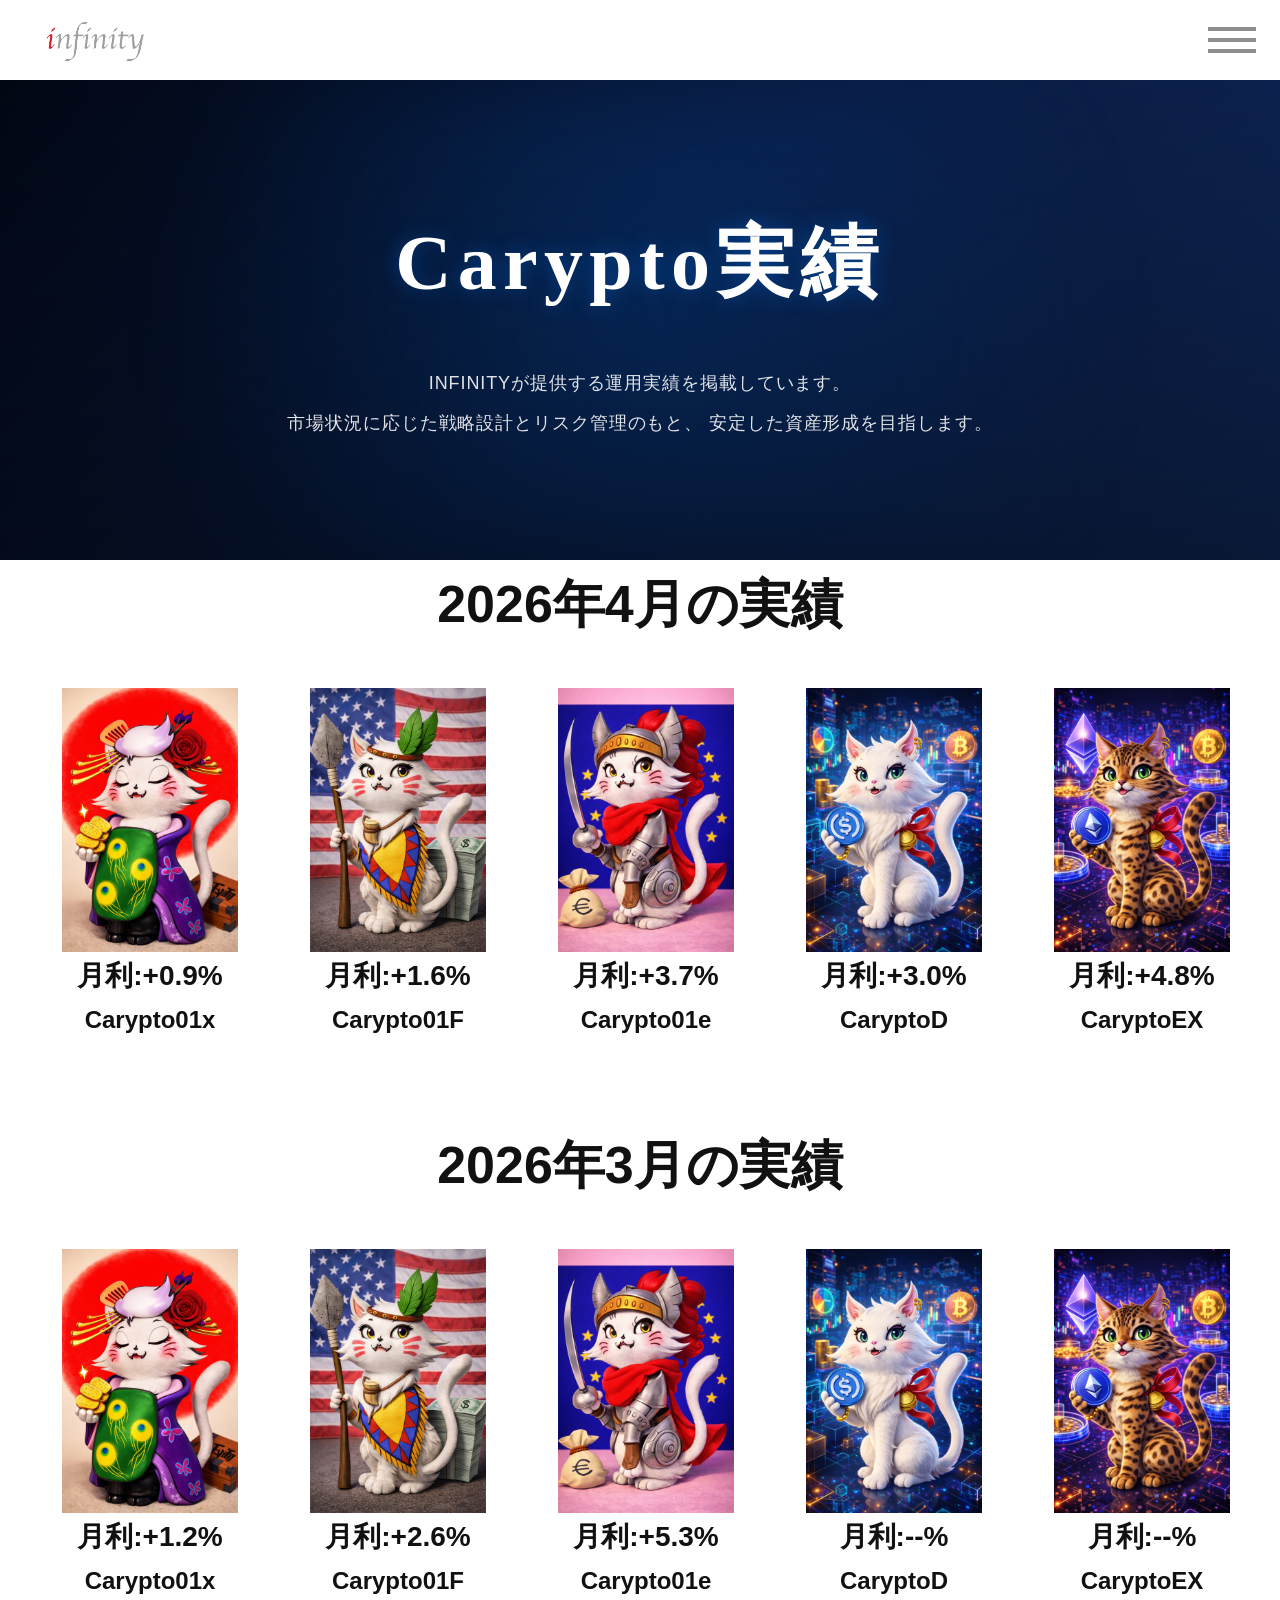
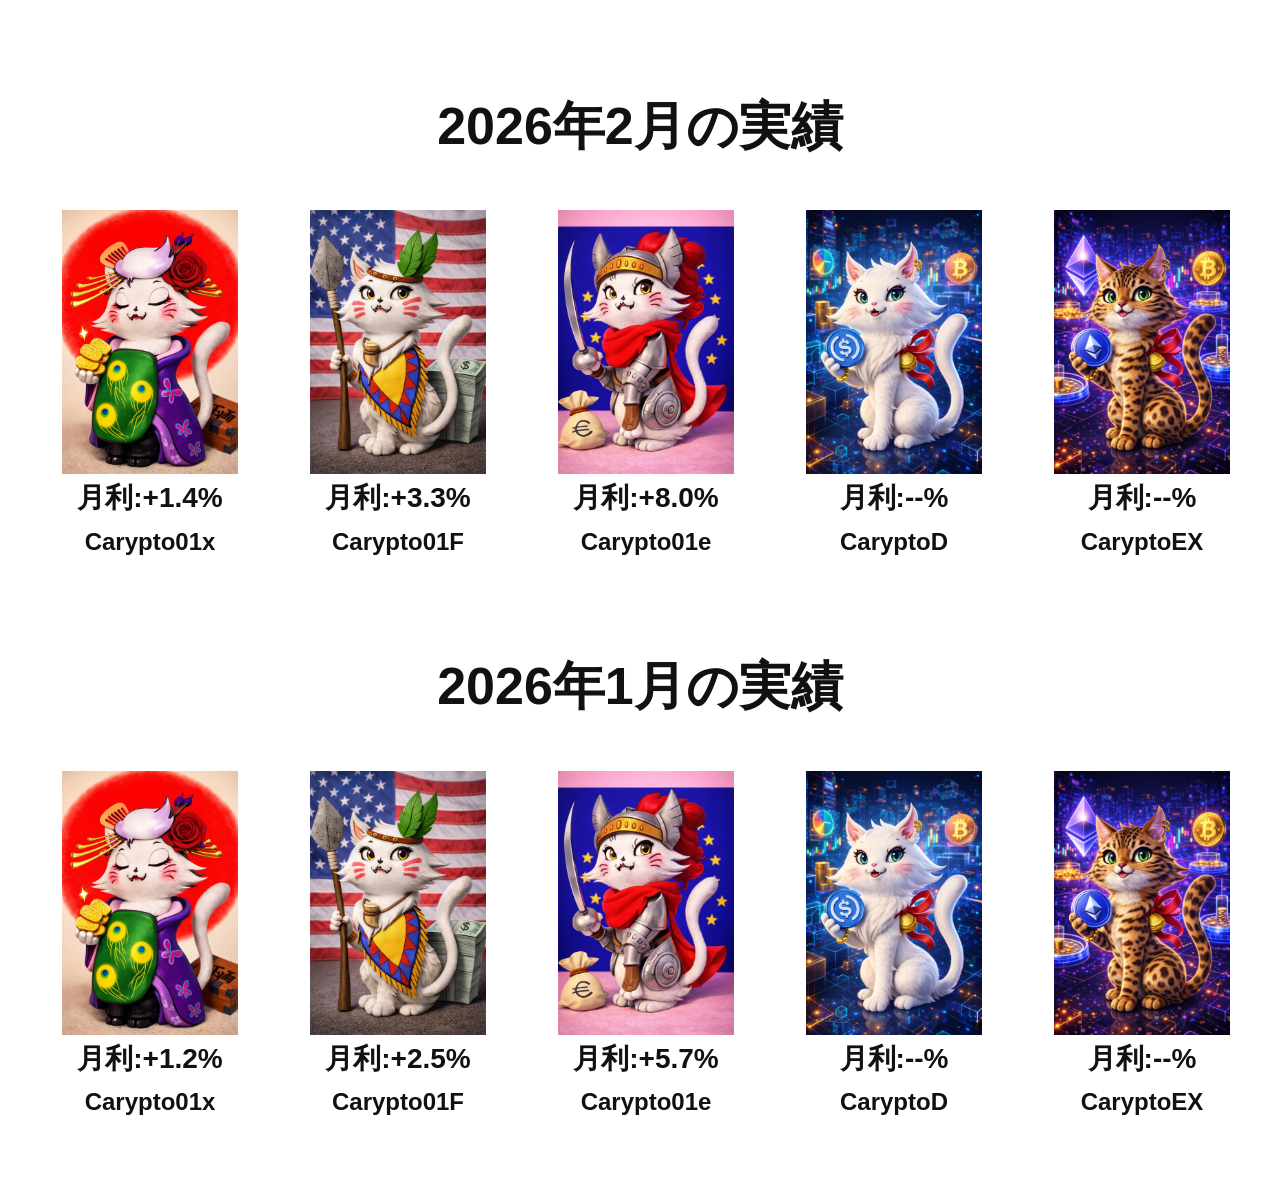
==== commit 53e17fba: "update page" ====
--- a/carypto.html
+++ b/carypto.html
@@ -37,6 +37,26 @@
   </div>
 </header>
 
+<section class="carypto-hero">
+
+  <div class="carypto-hero-overlay"></div>
+
+  <div class="carypto-hero-content">
+
+    <p class="carypto-title">
+      Carypto実績
+    </p>
+
+    <p class="carypto-description">
+      INFINITYが提供する運用実績を掲載しています。<br>
+      市場状況に応じた戦略設計とリスク管理のもと、
+      安定した資産形成を目指します。
+    </p>
+
+  </div>
+
+</section>
+
 <section class="carypto-month">
   <h2 class="carypto-month-title">2026年4月の実績</h2>
 
@@ -46,68 +66,68 @@
 
       <article class="carypto-card">
         <img src="images/carypto-item-1.jpg" alt="WBTC WETH">
-        <p class="carypto-rate">月利+0.6%</p>
-        <p class="carypto-type">Carypto01x</p>
-      </article>
-
-      <article class="carypto-card">
-        <img src="images/carypto-item-2.jpg" alt="WETH USDC">
-        <p class="carypto-rate">月利+1.4%</p>
-        <p class="carypto-type">Carypto01F</p>
-      </article>
-
-      <article class="carypto-card">
-        <img src="images/carypto-item-3.jpg" alt="WBTC WETH">
-        <p class="carypto-rate">月利+1.2%</p>
-        <p class="carypto-type">Carypto01e</p>
-      </article>
-
-      <article class="carypto-card">
-        <img src="images/carypto-item-4.jpg" alt="WETH USDC">
-        <p class="carypto-rate">月利+0.9%</p>
-        <p class="carypto-type">CaryptoD</p>
-      </article>
-
-      <article class="carypto-card">
-        <img src="images/carypto-item-5.jpg" alt="WBTC WETH">
-        <p class="carypto-rate">月利+1.0%</p>
+        <p class="carypto-rate">月利:+0.9%</p>
+        <p class="carypto-type">Carypto01x</p>
+      </article>
+
+      <article class="carypto-card">
+        <img src="images/carypto-item-2.jpg" alt="WETH USDC">
+        <p class="carypto-rate">月利:+1.6%</p>
+        <p class="carypto-type">Carypto01F</p>
+      </article>
+
+      <article class="carypto-card">
+        <img src="images/carypto-item-3.jpg" alt="WBTC WETH">
+        <p class="carypto-rate">月利:+3.7%</p>
+        <p class="carypto-type">Carypto01e</p>
+      </article>
+
+      <article class="carypto-card">
+        <img src="images/carypto-item-4.jpg" alt="WETH USDC">
+        <p class="carypto-rate">月利:+3.0%</p>
+        <p class="carypto-type">CaryptoD</p>
+      </article>
+
+      <article class="carypto-card">
+        <img src="images/carypto-item-5.jpg" alt="WBTC WETH">
+        <p class="carypto-rate">月利:+4.8%</p>
         <p class="carypto-type">CaryptoEX</p>
       </article>
 
 <!-- 最後に追加 -->
       <article class="carypto-card">
         <img src="images/carypto-item-1.jpg" alt="WBTC WETH">
-        <p class="carypto-rate">月利+0.6%</p>
-        <p class="carypto-type">Carypto01x</p>
-      </article>
-
-      <article class="carypto-card">
-        <img src="images/carypto-item-2.jpg" alt="WETH USDC">
-        <p class="carypto-rate">月利+1.4%</p>
-        <p class="carypto-type">Carypto01F</p>
-      </article>
-
-      <article class="carypto-card">
-        <img src="images/carypto-item-3.jpg" alt="WBTC WETH">
-        <p class="carypto-rate">月利+1.2%</p>
-        <p class="carypto-type">Carypto01e</p>
-      </article>
-
-      <article class="carypto-card">
-        <img src="images/carypto-item-4.jpg" alt="WETH USDC">
-        <p class="carypto-rate">月利+0.9%</p>
-        <p class="carypto-type">CaryptoD</p>
-      </article>
-
-      <article class="carypto-card">
-        <img src="images/carypto-item-5.jpg" alt="WBTC WETH">
-        <p class="carypto-rate">月利+1.0%</p>
-        <p class="carypto-type">CaryptoEX</p>
-      </article>
-
-      <article class="carypto-card">
-        <img src="images/carypto-item-1.jpg" alt="WBTC WETH">
-        <p class="carypto-rate">月利+0.6%</p>
+        <p class="carypto-rate">月利:+0.9%</p>
+        <p class="carypto-type">Carypto01x</p>
+      </article>
+
+      <article class="carypto-card">
+        <img src="images/carypto-item-2.jpg" alt="WETH USDC">
+        <p class="carypto-rate">月利:+1.6%</p>
+        <p class="carypto-type">Carypto01F</p>
+      </article>
+
+      <article class="carypto-card">
+        <img src="images/carypto-item-3.jpg" alt="WBTC WETH">
+        <p class="carypto-rate">月利:+3.7%</p>
+        <p class="carypto-type">Carypto01e</p>
+      </article>
+
+      <article class="carypto-card">
+        <img src="images/carypto-item-4.jpg" alt="WETH USDC">
+        <p class="carypto-rate">月利:+3.0%</p>
+        <p class="carypto-type">CaryptoD</p>
+      </article>
+
+      <article class="carypto-card">
+        <img src="images/carypto-item-5.jpg" alt="WBTC WETH">
+        <p class="carypto-rate">月利:+4.8%</p>
+        <p class="carypto-type">CaryptoEX</p>
+      </article>
+
+      <article class="carypto-card">
+        <img src="images/carypto-item-1.jpg" alt="WBTC WETH">
+        <p class="carypto-rate">月利:+0.9%</p>
         <p class="carypto-type">Carypto01x</p>
       </article>
 
@@ -125,76 +145,233 @@
 
       <article class="carypto-card">
         <img src="images/carypto-item-1.jpg" alt="WBTC WETH">
-        <p class="carypto-rate">月利+0.9%</p>
-        <p class="carypto-type">Carypto01x</p>
-      </article>
-
-      <article class="carypto-card">
-        <img src="images/carypto-item-2.jpg" alt="WETH USDC">
-        <p class="carypto-rate">月利+1.6%</p>
-        <p class="carypto-type">Carypto01F</p>
-      </article>
-
-      <article class="carypto-card">
-        <img src="images/carypto-item-3.jpg" alt="WBTC WETH">
-        <p class="carypto-rate">月利+3.7%</p>
-        <p class="carypto-type">Carypto01e</p>
-      </article>
-
-      <article class="carypto-card">
-        <img src="images/carypto-item-4.jpg" alt="WETH USDC">
-        <p class="carypto-rate">月利+3.0%</p>
-        <p class="carypto-type">CaryptoD</p>
-      </article>
-
-      <article class="carypto-card">
-        <img src="images/carypto-item-5.jpg" alt="WBTC WETH">
-        <p class="carypto-rate">月利+4.8%</p>
+        <p class="carypto-rate">月利:+1.2%</p>
+        <p class="carypto-type">Carypto01x</p>
+      </article>
+
+      <article class="carypto-card">
+        <img src="images/carypto-item-2.jpg" alt="WETH USDC">
+        <p class="carypto-rate">月利:+2.6%</p>
+        <p class="carypto-type">Carypto01F</p>
+      </article>
+
+      <article class="carypto-card">
+        <img src="images/carypto-item-3.jpg" alt="WBTC WETH">
+        <p class="carypto-rate">月利:+5.3%</p>
+        <p class="carypto-type">Carypto01e</p>
+      </article>
+
+      <article class="carypto-card">
+        <img src="images/carypto-item-4.jpg" alt="WETH USDC">
+        <p class="carypto-rate">月利:--%</p>
+        <p class="carypto-type">CaryptoD</p>
+      </article>
+
+      <article class="carypto-card">
+        <img src="images/carypto-item-5.jpg" alt="WBTC WETH">
+        <p class="carypto-rate">月利:--%</p>
         <p class="carypto-type">CaryptoEX</p>
       </article>
 
 <!-- 最後に追加 -->
       <article class="carypto-card">
         <img src="images/carypto-item-1.jpg" alt="WBTC WETH">
-        <p class="carypto-rate">月利+0.9%</p>
-        <p class="carypto-type">Carypto01x</p>
-      </article>
-
-      <article class="carypto-card">
-        <img src="images/carypto-item-2.jpg" alt="WETH USDC">
-        <p class="carypto-rate">月利+1.6%</p>
-        <p class="carypto-type">Carypto01F</p>
-      </article>
-
-      <article class="carypto-card">
-        <img src="images/carypto-item-3.jpg" alt="WBTC WETH">
-        <p class="carypto-rate">月利+3.7%</p>
-        <p class="carypto-type">Carypto01e</p>
-      </article>
-
-      <article class="carypto-card">
-        <img src="images/carypto-item-4.jpg" alt="WETH USDC">
-        <p class="carypto-rate">月利+3.0%</p>
-        <p class="carypto-type">CaryptoD</p>
-      </article>
-
-      <article class="carypto-card">
-        <img src="images/carypto-item-5.jpg" alt="WBTC WETH">
-        <p class="carypto-rate">月利+4.8%</p>
-        <p class="carypto-type">CaryptoEX</p>
-      </article>
-
-      <article class="carypto-card">
-        <img src="images/carypto-item-1.jpg" alt="WBTC WETH">
-        <p class="carypto-rate">月利+0.6%</p>
-        <p class="carypto-type">Carypto01x</p>
-      </article>
-
-    </div>
-
-  </div>
-</section>
-
+        <p class="carypto-rate">月利:+1.2%</p>
+        <p class="carypto-type">Carypto01x</p>
+      </article>
+
+      <article class="carypto-card">
+        <img src="images/carypto-item-2.jpg" alt="WETH USDC">
+        <p class="carypto-rate">月利:+2.6%</p>
+        <p class="carypto-type">Carypto01F</p>
+      </article>
+
+      <article class="carypto-card">
+        <img src="images/carypto-item-3.jpg" alt="WBTC WETH">
+        <p class="carypto-rate">月利:+5.3%</p>
+        <p class="carypto-type">Carypto01e</p>
+      </article>
+
+      <article class="carypto-card">
+        <img src="images/carypto-item-4.jpg" alt="WETH USDC">
+        <p class="carypto-rate">月利:--%</p>
+        <p class="carypto-type">CaryptoD</p>
+      </article>
+
+      <article class="carypto-card">
+        <img src="images/carypto-item-5.jpg" alt="WBTC WETH">
+        <p class="carypto-rate">月利:--%</p>
+        <p class="carypto-type">CaryptoEX</p>
+      </article>
+
+      <article class="carypto-card">
+        <img src="images/carypto-item-1.jpg" alt="WBTC WETH">
+        <p class="carypto-rate">月利:+1.2%</p>
+        <p class="carypto-type">Carypto01x</p>
+      </article>
+
+    </div>
+
+  </div>
+</section>
+
+<section class="carypto-month">
+  <h2 class="carypto-month-title">2026年2月の実績</h2>
+
+  <div class="carypto-slider">
+
+    <div class="carypto-track">
+
+      <article class="carypto-card">
+        <img src="images/carypto-item-1.jpg" alt="WBTC WETH">
+        <p class="carypto-rate">月利:+1.4%</p>
+        <p class="carypto-type">Carypto01x</p>
+      </article>
+
+      <article class="carypto-card">
+        <img src="images/carypto-item-2.jpg" alt="WETH USDC">
+        <p class="carypto-rate">月利:+3.3%</p>
+        <p class="carypto-type">Carypto01F</p>
+      </article>
+
+      <article class="carypto-card">
+        <img src="images/carypto-item-3.jpg" alt="WBTC WETH">
+        <p class="carypto-rate">月利:+8.0%</p>
+        <p class="carypto-type">Carypto01e</p>
+      </article>
+
+      <article class="carypto-card">
+        <img src="images/carypto-item-4.jpg" alt="WETH USDC">
+        <p class="carypto-rate">月利:--%</p>
+        <p class="carypto-type">CaryptoD</p>
+      </article>
+
+      <article class="carypto-card">
+        <img src="images/carypto-item-5.jpg" alt="WBTC WETH">
+        <p class="carypto-rate">月利:--%</p>
+        <p class="carypto-type">CaryptoEX</p>
+      </article>
+
+<!-- 最後に追加 -->
+      <article class="carypto-card">
+        <img src="images/carypto-item-1.jpg" alt="WBTC WETH">
+        <p class="carypto-rate">月利:+1.4%</p>
+        <p class="carypto-type">Carypto01x</p>
+      </article>
+
+      <article class="carypto-card">
+        <img src="images/carypto-item-2.jpg" alt="WETH USDC">
+        <p class="carypto-rate">月利:+3.3%</p>
+        <p class="carypto-type">Carypto01F</p>
+      </article>
+
+      <article class="carypto-card">
+        <img src="images/carypto-item-3.jpg" alt="WBTC WETH">
+        <p class="carypto-rate">月利:+8.0%</p>
+        <p class="carypto-type">Carypto01e</p>
+      </article>
+
+      <article class="carypto-card">
+        <img src="images/carypto-item-4.jpg" alt="WETH USDC">
+        <p class="carypto-rate">月利:--%</p>
+        <p class="carypto-type">CaryptoD</p>
+      </article>
+
+      <article class="carypto-card">
+        <img src="images/carypto-item-5.jpg" alt="WBTC WETH">
+        <p class="carypto-rate">月利:--%</p>
+        <p class="carypto-type">CaryptoEX</p>
+      </article>
+
+      <article class="carypto-card">
+        <img src="images/carypto-item-1.jpg" alt="WBTC WETH">
+        <p class="carypto-rate">月利:+1.4%</p>
+        <p class="carypto-type">Carypto01x</p>
+      </article>
+
+    </div>
+
+  </div>
+</section>
+
+<section class="carypto-month">
+  <h2 class="carypto-month-title">2026年1月の実績</h2>
+
+  <div class="carypto-slider">
+
+    <div class="carypto-track">
+
+      <article class="carypto-card">
+        <img src="images/carypto-item-1.jpg" alt="WBTC WETH">
+        <p class="carypto-rate">月利:+1.2%</p>
+        <p class="carypto-type">Carypto01x</p>
+      </article>
+
+      <article class="carypto-card">
+        <img src="images/carypto-item-2.jpg" alt="WETH USDC">
+        <p class="carypto-rate">月利:+2.5%</p>
+        <p class="carypto-type">Carypto01F</p>
+      </article>
+
+      <article class="carypto-card">
+        <img src="images/carypto-item-3.jpg" alt="WBTC WETH">
+        <p class="carypto-rate">月利:+5.7%</p>
+        <p class="carypto-type">Carypto01e</p>
+      </article>
+
+      <article class="carypto-card">
+        <img src="images/carypto-item-4.jpg" alt="WETH USDC">
+        <p class="carypto-rate">月利:--%</p>
+        <p class="carypto-type">CaryptoD</p>
+      </article>
+
+      <article class="carypto-card">
+        <img src="images/carypto-item-5.jpg" alt="WBTC WETH">
+        <p class="carypto-rate">月利:--%</p>
+        <p class="carypto-type">CaryptoEX</p>
+      </article>
+
+<!-- 最後に追加 -->
+      <article class="carypto-card">
+        <img src="images/carypto-item-1.jpg" alt="WBTC WETH">
+        <p class="carypto-rate">月利:+1.2%</p>
+        <p class="carypto-type">Carypto01x</p>
+      </article>
+
+      <article class="carypto-card">
+        <img src="images/carypto-item-2.jpg" alt="WETH USDC">
+        <p class="carypto-rate">月利:+2.5%</p>
+        <p class="carypto-type">Carypto01F</p>
+      </article>
+
+      <article class="carypto-card">
+        <img src="images/carypto-item-3.jpg" alt="WBTC WETH">
+        <p class="carypto-rate">月利:+5.7%</p>
+        <p class="carypto-type">Carypto01e</p>
+      </article>
+
+      <article class="carypto-card">
+        <img src="images/carypto-item-4.jpg" alt="WETH USDC">
+        <p class="carypto-rate">月利:--%</p>
+        <p class="carypto-type">CaryptoD</p>
+      </article>
+
+      <article class="carypto-card">
+        <img src="images/carypto-item-5.jpg" alt="WBTC WETH">
+        <p class="carypto-rate">月利:--%</p>
+        <p class="carypto-type">CaryptoEX</p>
+      </article>
+
+      <article class="carypto-card">
+        <img src="images/carypto-item-1.jpg" alt="WBTC WETH">
+        <p class="carypto-rate">月利:+1.2%</p>
+        <p class="carypto-type">Carypto01x</p>
+      </article>
+
+    </div>
+
+  </div>
+</section>
 
   <script src="js/main.js"></script>
 </body>
--- a/css/style.css
+++ b/css/style.css
@@ -1932,6 +1932,272 @@
  
    
+ . c a r y p t o - h e r o   { + 
+ + 
+     p o s i t i o n :   r e l a t i v e ; + 
+ + 
+     w i d t h :   1 0 0 % ; + 
+     h e i g h t :   4 8 0 p x ; + 
+ + 
+     d i s p l a y :   f l e x ; + 
+     a l i g n - i t e m s :   c e n t e r ; + 
+     j u s t i f y - c o n t e n t :   c e n t e r ; + 
+ + 
+     o v e r f l o w :   h i d d e n ; + 
+ + 
+     b a c k g r o u n d : + 
+         l i n e a r - g r a d i e n t ( + 
+             1 3 5 d e g , + 
+             # 0 2 0 8 1 7 , + 
+             # 0 b 1 f 4 d , + 
+             # 1 2 3 0 6 b + 
+         ) ; + 
+ } + 
+ + 
+ / *   IQ  * / + 
+ + 
+ . c a r y p t o - h e r o : : b e f o r e   { + 
+ + 
+     c o n t e n t :   " " ; + 
+ + 
+     p o s i t i o n :   a b s o l u t e ; + 
+     i n s e t :   0 ; + 
+ + 
+     b a c k g r o u n d : + 
+         r a d i a l - g r a d i e n t ( + 
+             c i r c l e   a t   c e n t e r , + 
+             r g b a ( 0 , 1 2 3 , 2 5 5 , 0 . 2 5 ) , + 
+             t r a n s p a r e n t   7 0 % + 
+         ) ; + 
+ + 
+     f i l t e r :   b l u r ( 4 0 p x ) ; + 
+ } + 
+ + 
+ / *   �0�0�0�0�0�0  * / + 
+ + 
+ . c a r y p t o - h e r o - o v e r l a y   { + 
+ + 
+     p o s i t i o n :   a b s o l u t e ; + 
+     i n s e t :   0 ; + 
+ + 
+     b a c k g r o u n d : + 
+         l i n e a r - g r a d i e n t ( + 
+             t o   b o t t o m , + 
+             r g b a ( 0 , 0 , 0 , 0 . 1 5 ) , + 
+             r g b a ( 0 , 0 , 0 , 0 . 5 ) + 
+         ) ; + 
+ } + 
+ + 
+ / *   -N��  * / + 
+ + 
+ . c a r y p t o - h e r o - c o n t e n t   { + 
+ + 
+     p o s i t i o n :   r e l a t i v e ; + 
+     z - i n d e x :   1 0 ; + 
+ + 
+     t e x t - a l i g n :   c e n t e r ; + 
+ + 
+     p a d d i n g :   2 0 p x ; + 
+ } + 
+ + 
+ / *   �0�0�0�0  * / + 
+ + 
+ . c a r y p t o - t i t l e   { + 
+ + 
+     f o n t - s i z e :   7 8 p x ; + 
+ + 
+     f o n t - w e i g h t :   7 0 0 ; + 
+ + 
+     l e t t e r - s p a c i n g :   0 . 0 8 e m ; + 
+ + 
+     c o l o r :   # f f f ; + 
+ + 
+     m a r g i n - b o t t o m :   3 5 p x ; + 
+ + 
+     f o n t - f a m i l y : + 
+         " N o t o   S e r i f   J P " , + 
+         " Y u   M i n c h o " , + 
+         s e r i f ; + 
+ + 
+     t e x t - s h a d o w : + 
+         0   0   2 0 p x   r g b a ( 0 , 1 2 3 , 2 5 5 , 0 . 3 5 ) ; + 
+ } + 
+ + 
+ / *   ��f  * / + 
+ + 
+ . c a r y p t o - d e s c r i p t i o n   { + 
+ + 
+     f o n t - s i z e :   1 8 p x ; + 
+ + 
+     l i n e - h e i g h t :   2 . 2 ; + 
+ + 
+     c o l o r :   r g b a ( 2 5 5 , 2 5 5 , 2 5 5 , 0 . 8 8 ) ; + 
+ + 
+     f o n t - w e i g h t :   4 0 0 ; + 
+ + 
+     l e t t e r - s p a c i n g :   0 . 0 5 e m ; + 
+ } + 
+ + 
+ / *   �0�0�0  * / + 
+ + 
+ @ m e d i a   ( m a x - w i d t h :   7 6 8 p x )   { + 
+ + 
+     . c a r y p t o - h e r o   { + 
+ + 
+         h e i g h t :   3 8 0 p x ; + 
+ + 
+         p a d d i n g :   0   2 0 p x ; + 
+     } + 
+ + 
+     . c a r y p t o - t i t l e   { + 
+ + 
+         f o n t - s i z e :   4 2 p x ; + 
+ + 
+         m a r g i n - b o t t o m :   2 5 p x ; + 
+     } + 
+ + 
+     . c a r y p t o - d e s c r i p t i o n   { + 
+ + 
+         f o n t - s i z e :   1 4 p x ; + 
+ + 
+         l i n e - h e i g h t :   1 . 9 ; + 
+     } + 
+ } + 
+ + 
+ + 
  . c a r y p t o - m o n t h   {   
      m a r g i n :   0   a u t o   8 0 p x ; @@ -3570,7 +3836,7 @@
  
    
-     f o n t - s i z e :   1 7 p x ; +     f o n t - s i z e :   1 8 p x ;   
    
@@ -3602,57 +3868,347 @@
  
    
+     f o n t - s i z e :   1 8 p x ; + 
+ } + 
+ + 
+ / *   p n0YO}v  * / + 
+ + 
+ . l a w - v a l u e   p   { + 
+     m a r g i n - b o t t o m :   1 2 p x ; + 
+ } + 
+ + 
+ . l a w - v a l u e   p : l a s t - c h i l d   { + 
+     m a r g i n - b o t t o m :   0 ; + 
+ } + 
+ + 
+ / *   �0�0�0  * / + 
+ + 
+ . l a w - c o n t a c t - l i n k   { + 
+ + 
+     c o l o r :   # 0 b 4 d b b ; + 
+ + 
+     t e x t - d e c o r a t i o n :   u n d e r l i n e ; + 
+ + 
+     t r a n s i t i o n :   0 . 3 s ; + 
+ } + 
+ + 
+ . l a w - c o n t a c t - l i n k : h o v e r   { + 
+ + 
+     c o l o r :   # 0 0 7 b f f ; + 
+ + 
+     o p a c i t y :   0 . 8 ; + 
+ } + 
+ + 
+ / *   = = = = = = = = = = = = = = = = = = = = = = = = = + 
+       �0�0�0+ 
+ = = = = = = = = = = = = = = = = = = = = = = = = =   * / + 
+ + 
+ @ m e d i a   ( m a x - w i d t h :   7 6 8 p x )   { + 
+ + 
+     . l a w - m a i n   { + 
+         p a d d i n g : + 
+             5 0 p x   1 5 p x + 
+             4 0 p x ; + 
+     } + 
+ + 
+     . l a w - t i t l e   { + 
+         f o n t - s i z e :   2 8 p x ; + 
+ + 
+         m a r g i n - b o t t o m :   4 0 p x ; + 
+     } + 
+ + 
+     . l a w - b l o c k   { + 
+         f l e x - d i r e c t i o n :   c o l u m n ; + 
+     } + 
+ + 
+     . l a w - l a b e l   { + 
+         w i d t h :   1 0 0 % ; + 
+ + 
+         p a d d i n g :   1 8 p x   2 0 p x ; + 
+ + 
+         f o n t - s i z e :   1 5 p x ; + 
+     } + 
+ + 
+     . l a w - v a l u e   { + 
+         p a d d i n g :   2 2 p x   2 0 p x ; + 
+ + 
+         f o n t - s i z e :   1 4 p x ; + 
+ + 
+         l i n e - h e i g h t :   1 . 9 ; + 
+     } + 
+ + 
+ + 
+ / *   = = = = = = = = = = = = = = = = = = = = = = = = = + 
+       N e w s   P a g e + 
+ = = = = = = = = = = = = = = = = = = = = = = = = =   * / + 
+ + 
+ . n e w s - p a g e   { + 
+     b a c k g r o u n d :   # f a f a f a ; + 
+     c o l o r :   # 1 1 1 ; + 
+ } + 
+ + 
+ + 
+ / *   qQ�E^  * / + 
+ + 
+ . n e w s - c o n t a i n e r   { + 
+     m a x - w i d t h :   1 0 0 0 p x ; + 
+     m a r g i n :   0   a u t o ; + 
+ } + 
+ + 
+ / *   H E R O   * / + 
+ + 
+ . n e w s - h e r o   { + 
+     p a d d i n g :   8 0 p x   2 0 p x   5 0 p x ; + 
+ + 
+     t e x t - a l i g n :   c e n t e r ; + 
+ } + 
+ + 
+ . n e w s - t i t l e   { + 
+     f o n t - s i z e :   5 6 p x ; + 
+     f o n t - w e i g h t :   7 0 0 ; + 
+ + 
+     l e t t e r - s p a c i n g :   0 . 0 5 e m ; + 
+ + 
+     m a r g i n - b o t t o m :   2 p x ; + 
+ + 
+     c o l o r :   # 1 1 1 ; + 
+ } + 
+ + 
+ . n e w s - s u b t i t l e   { + 
+     f o n t - s i z e :   2 2 p x ; + 
+     f o n t - w e i g h t :   b o l d ; + 
+ + 
+     c o l o r :   # 1 f 4 f a 3 ; + 
+     l e t t e r - s p a c i n g :   0 . 0 8 e m ; + 
+ } + 
+ + 
+ / *   L I S T   * / + 
+ + 
+ . n e w s - s e c t i o n   { + 
+     p a d d i n g :   2 0 p x   2 0 p x   1 2 0 p x ; + 
+ } + 
+ + 
+ / *   C A R D   * / + 
+ + 
+ . n e w s - c a r d   { + 
+ + 
+     b a c k g r o u n d :   # f f f ; + 
+ + 
+     p a d d i n g :   3 8 p x   4 2 p x ; + 
+ + 
+     m a r g i n - b o t t o m :   2 8 p x ; + 
+ + 
+     b o r d e r - r a d i u s :   2 4 p x ; + 
+ + 
+     b o r d e r : + 
+         1 p x   s o l i d   # e 8 e 8 e 8 ; + 
+ + 
+     b o x - s h a d o w : + 
+         0   1 0 p x   3 0 p x   r g b a ( 0 , 0 , 0 , 0 . 0 5 ) ; + 
+ + 
+     t r a n s i t i o n :   0 . 3 s ; + 
+ } + 
+ + 
+ . n e w s - c a r d : h o v e r   { + 
+ + 
+     t r a n s f o r m :   t r a n s l a t e Y ( - 4 p x ) ; + 
+ + 
+     b o x - s h a d o w : + 
+         0   1 8 p x   4 0 p x   r g b a ( 0 , 0 , 0 , 0 . 0 8 ) ; + 
+ } + 
+ + 
+ / *   D A T E   * / + 
+ + 
+ . n e w s - c a r d - d a t e   { + 
+ + 
      f o n t - s i z e :   1 6 p x ;   
- } - 
- - 
- / *   p n0YO}v  * / - 
- - 
- . l a w - v a l u e   p   { - 
-     m a r g i n - b o t t o m :   1 2 p x ; - 
- } - 
- - 
- . l a w - v a l u e   p : l a s t - c h i l d   { - 
-     m a r g i n - b o t t o m :   0 ; - 
- } - 
- - 
- / *   �0�0�0  * / - 
- - 
- . l a w - c o n t a c t - l i n k   { - 
-     d i s p l a y :   i n l i n e - b l o c k ; - 
- - 
-     p a d d i n g : - 
-         1 4 p x   3 0 p x ; - 
- - 
-     b o r d e r - r a d i u s :   9 9 9 p x ; - 
- - 
-     t e x t - d e c o r a t i o n :   n o n e ; - 
- - 
-     c o l o r :   # f f f ; + + 
+     l e t t e r - s p a c i n g :   0 . 0 8 e m ; + 
+ + 
+     m a r g i n - b o t t o m :   1 6 p x ; + 
+ + 
+     c o l o r :   # 1 f 4 f a 3 ; + 
+ } + 
+ + 
+ / *   T I T L E   * / + 
+ + 
+ . n e w s - c a r d - t i t l e   { + 
+ + 
+     f o n t - s i z e :   2 8 p x ; + 
+ + 
+     l i n e - h e i g h t :   1 . 6 ; + 
+ + 
+     m a r g i n - b o t t o m :   1 4 p x ;   
    
@@ -3660,103 +4216,103 @@
  
    
-     b a c k g r o u n d : - 
-         l i n e a r - g r a d i e n t ( - 
-             1 3 5 d e g , - 
-             # 0 b 1 f 4 d , - 
-             # 0 0 7 b f f - 
-         ) ; - 
- - 
-     t r a n s i t i o n :   0 . 3 s ; - 
- } - 
- - 
- . l a w - c o n t a c t - l i n k : h o v e r   { - 
-     t r a n s f o r m :   t r a n s l a t e Y ( - 3 p x ) ; - 
- - 
-     b o x - s h a d o w : - 
-         0   1 0 p x   2 5 p x   r g b a ( 0 , 1 2 3 , 2 5 5 , 0 . 2 5 ) ; - 
- } - 
- - 
- / *   = = = = = = = = = = = = = = = = = = = = = = = = = - 
-       �0�0�0- 
- = = = = = = = = = = = = = = = = = = = = = = = = =   * / - 
- - 
- @ m e d i a   ( m a x - w i d t h :   7 6 8 p x )   { - 
- - 
-     . l a w - m a i n   { - 
-         p a d d i n g : - 
-             5 0 0 p x   1 5 p x - 
-             4 0 p x ; - 
-     } - 
- - 
-     . l a w - t i t l e   { - 
-         f o n t - s i z e :   3 0 p x ; - 
- - 
-         m a r g i n - b o t t o m :   4 0 p x ; - 
-     } - 
- - 
-     . l a w - b l o c k   { - 
-         f l e x - d i r e c t i o n :   c o l u m n ; - 
-     } - 
- - 
-     . l a w - l a b e l   { - 
-         w i d t h :   1 0 0 % ; - 
- - 
-         p a d d i n g :   1 8 p x   2 0 p x ; - 
- - 
-         f o n t - s i z e :   1 5 p x ; - 
-     } - 
- - 
-     . l a w - v a l u e   { - 
-         p a d d i n g :   2 2 p x   2 0 p x ; +     c o l o r :   # 1 1 1 ; + 
+ } + 
+ + 
+ / *   T E X T   * / + 
+ + 
+ . n e w s - c a r d - t e x t   { + 
+ + 
+     f o n t - s i z e :   1 8 p x ; + 
+ + 
+     l i n e - h e i g h t :   2 ; + 
+ + 
+     c o l o r :   # 1 1 1 ; + 
+ } + 
+ + 
+ / *   = = = = = = = = = = = = = = = = = = = = = = = + 
+ �0�0�0+ 
+ = = = = = = = = = = = = = = = = = = = = = = =   * / + 
+ + 
+ @ m e d i a   s c r e e n   a n d   ( m a x - w i d t h :   7 6 8 p x )   { + 
+ + 
+     . n e w s - h e r o   { + 
+         p a d d i n g :   5 0 p x   2 0 p x   4 0 p x ; + 
+     } + 
+ + 
+     . n e w s - t i t l e   { + 
+         f o n t - s i z e :   4 2 p x ; + 
+     } + 
+ + 
+     . n e w s - s u b t i t l e   { + 
+         f o n t - s i z e :   1 6 p x ; + 
+     } + 
+ + 
+     . n e w s - s e c t i o n   { + 
+         p a d d i n g :   1 0 p x   2 0 p x   8 0 p x ; + 
+     } + 
+ + 
+     . n e w s - c a r d   { + 
+ + 
+         p a d d i n g :   2 8 p x   2 2 p x ; + 
+ + 
+         b o r d e r - r a d i u s :   1 8 p x ; + 
+     } + 
+ + 
+     . n e w s - c a r d - t i t l e   { + 
+ + 
+         f o n t - s i z e :   2 2 p x ; + 
+     } + 
+ + 
+     . n e w s - c a r d - t e x t   {   
    
@@ -3764,338 +4320,6 @@
  
    
-         l i n e - h e i g h t :   1 . 9 ; - 
-     } - 
- - 
-     . l a w - c o n t a c t - l i n k   { - 
-         w i d t h :   1 0 0 % ; - 
- - 
-         t e x t - a l i g n :   c e n t e r ; - 
-     } - 
- } - 
- - 
- / *   = = = = = = = = = = = = = = = = = = = = = = = = = - 
-       N e w s   P a g e - 
- = = = = = = = = = = = = = = = = = = = = = = = = =   * / - 
- - 
- . n e w s - p a g e   { - 
-     b a c k g r o u n d :   # f a f a f a ; - 
-     c o l o r :   # 1 1 1 ; - 
- } - 
- - 
- - 
- / *   qQ�E^  * / - 
- - 
- . n e w s - c o n t a i n e r   { - 
-     m a x - w i d t h :   1 0 0 0 p x ; - 
-     m a r g i n :   0   a u t o ; - 
- } - 
- - 
- / *   H E R O   * / - 
- - 
- . n e w s - h e r o   { - 
-     p a d d i n g :   8 0 p x   2 0 p x   5 0 p x ; - 
- - 
-     t e x t - a l i g n :   c e n t e r ; - 
- } - 
- - 
- . n e w s - t i t l e   { - 
-     f o n t - s i z e :   5 6 p x ; - 
-     f o n t - w e i g h t :   7 0 0 ; - 
- - 
-     l e t t e r - s p a c i n g :   0 . 0 5 e m ; - 
- - 
-     m a r g i n - b o t t o m :   2 p x ; - 
- - 
-     c o l o r :   # 1 1 1 ; - 
- } - 
- - 
- . n e w s - s u b t i t l e   { - 
-     f o n t - s i z e :   2 2 p x ; - 
-     f o n t - w e i g h t :   b o l d ; - 
- - 
-     c o l o r :   # 1 f 4 f a 3 ; - 
-     l e t t e r - s p a c i n g :   0 . 0 8 e m ; - 
- } - 
- - 
- / *   L I S T   * / - 
- - 
- . n e w s - s e c t i o n   { - 
-     p a d d i n g :   2 0 p x   2 0 p x   1 2 0 p x ; - 
- } - 
- - 
- / *   C A R D   * / - 
- - 
- . n e w s - c a r d   { - 
- - 
-     b a c k g r o u n d :   # f f f ; - 
- - 
-     p a d d i n g :   3 8 p x   4 2 p x ; - 
- - 
-     m a r g i n - b o t t o m :   2 8 p x ; - 
- - 
-     b o r d e r - r a d i u s :   2 4 p x ; - 
- - 
-     b o r d e r : - 
-         1 p x   s o l i d   # e 8 e 8 e 8 ; - 
- - 
-     b o x - s h a d o w : - 
-         0   1 0 p x   3 0 p x   r g b a ( 0 , 0 , 0 , 0 . 0 5 ) ; - 
- - 
-     t r a n s i t i o n :   0 . 3 s ; - 
- } - 
- - 
- . n e w s - c a r d : h o v e r   { - 
- - 
-     t r a n s f o r m :   t r a n s l a t e Y ( - 4 p x ) ; - 
- - 
-     b o x - s h a d o w : - 
-         0   1 8 p x   4 0 p x   r g b a ( 0 , 0 , 0 , 0 . 0 8 ) ; - 
- } - 
- - 
- / *   D A T E   * / - 
- - 
- . n e w s - c a r d - d a t e   { - 
- - 
-     f o n t - s i z e :   1 6 p x ; - 
- - 
-     l e t t e r - s p a c i n g :   0 . 0 8 e m ; - 
- - 
-     m a r g i n - b o t t o m :   1 6 p x ; - 
- - 
-     c o l o r :   # 1 f 4 f a 3 ; - 
- } - 
- - 
- / *   T I T L E   * / - 
- - 
- . n e w s - c a r d - t i t l e   { - 
- - 
-     f o n t - s i z e :   2 8 p x ; - 
- - 
-     l i n e - h e i g h t :   1 . 6 ; - 
- - 
-     m a r g i n - b o t t o m :   1 4 p x ; - 
- - 
-     f o n t - w e i g h t :   7 0 0 ; - 
- - 
-     c o l o r :   # 1 1 1 ; - 
- } - 
- - 
- / *   T E X T   * / - 
- - 
- . n e w s - c a r d - t e x t   { - 
- - 
-     f o n t - s i z e :   1 8 p x ; - 
- - 
-     l i n e - h e i g h t :   2 ; - 
- - 
-     c o l o r :   # 1 1 1 ; - 
- } - 
- - 
- / *   = = = = = = = = = = = = = = = = = = = = = = = - 
- �0�0�0- 
- = = = = = = = = = = = = = = = = = = = = = = =   * / - 
- - 
- @ m e d i a   s c r e e n   a n d   ( m a x - w i d t h :   7 6 8 p x )   { - 
- - 
-     . n e w s - h e r o   { - 
-         p a d d i n g :   5 0 p x   2 0 p x   4 0 p x ; - 
-     } - 
- - 
-     . n e w s - t i t l e   { - 
-         f o n t - s i z e :   4 2 p x ; - 
-     } - 
- - 
-     . n e w s - s u b t i t l e   { - 
-         f o n t - s i z e :   1 6 p x ; - 
-     } - 
- - 
-     . n e w s - s e c t i o n   { - 
-         p a d d i n g :   1 0 p x   2 0 p x   8 0 p x ; - 
-     } - 
- - 
-     . n e w s - c a r d   { - 
- - 
-         p a d d i n g :   2 8 p x   2 2 p x ; - 
- - 
-         b o r d e r - r a d i u s :   1 8 p x ; - 
-     } - 
- - 
-     . n e w s - c a r d - t i t l e   { - 
- - 
-         f o n t - s i z e :   2 2 p x ; - 
-     } - 
- - 
-     . n e w s - c a r d - t e x t   { - 
- - 
-         f o n t - s i z e :   1 4 p x ; - 
- - 
          l i n e - h e i g h t :   1 . 6 ;   
      } 
